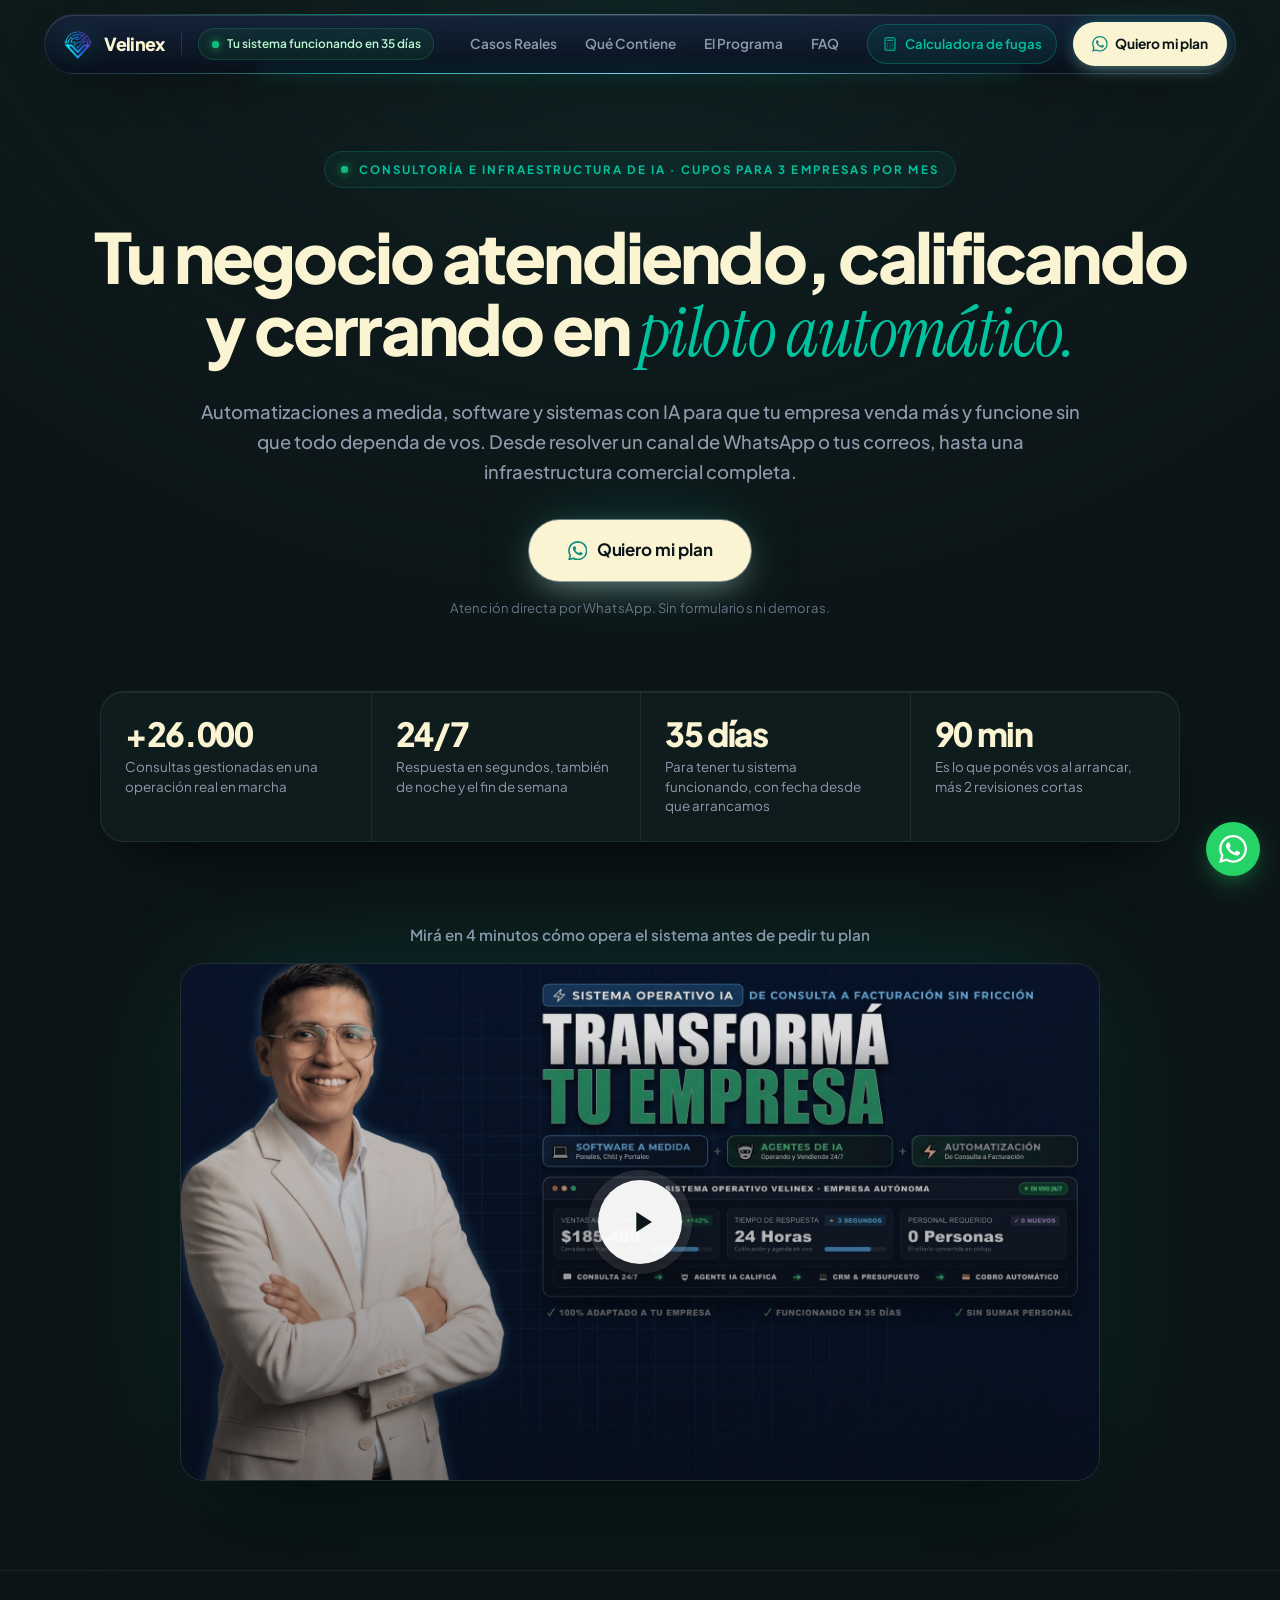
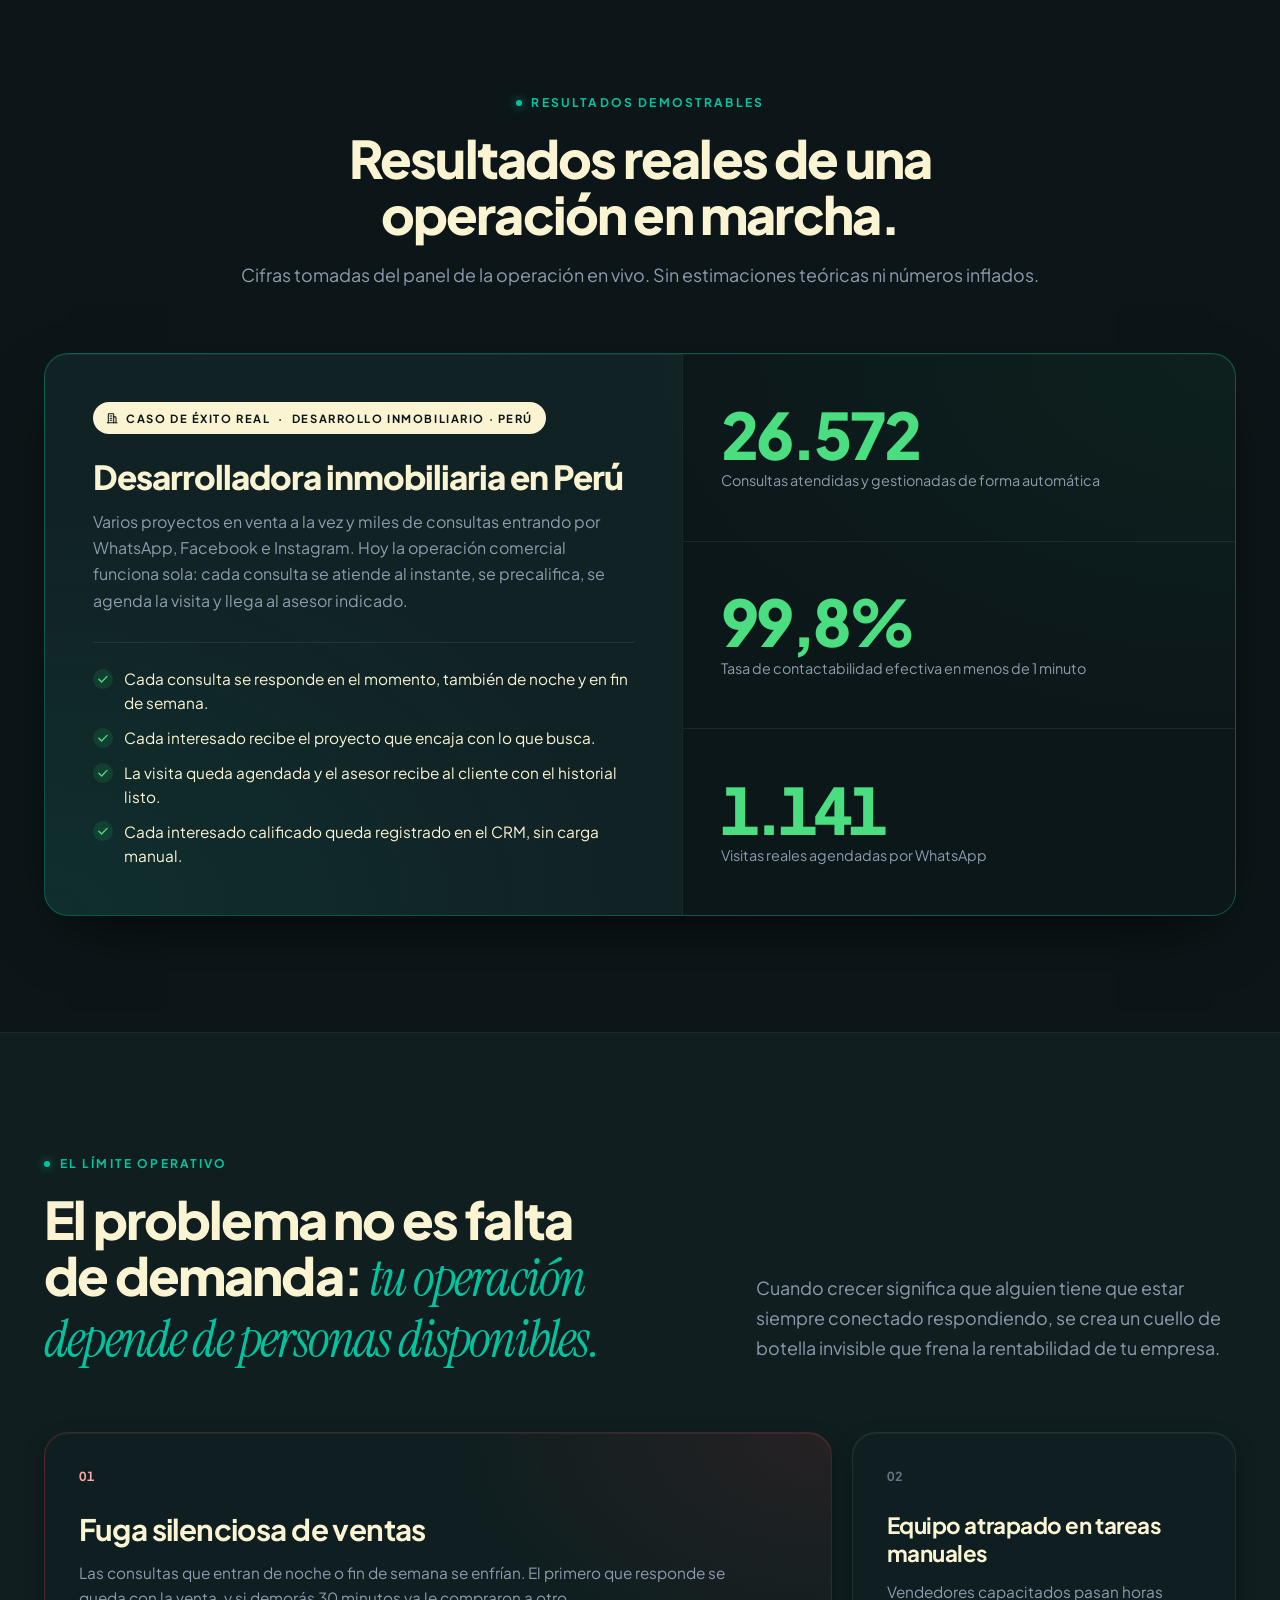
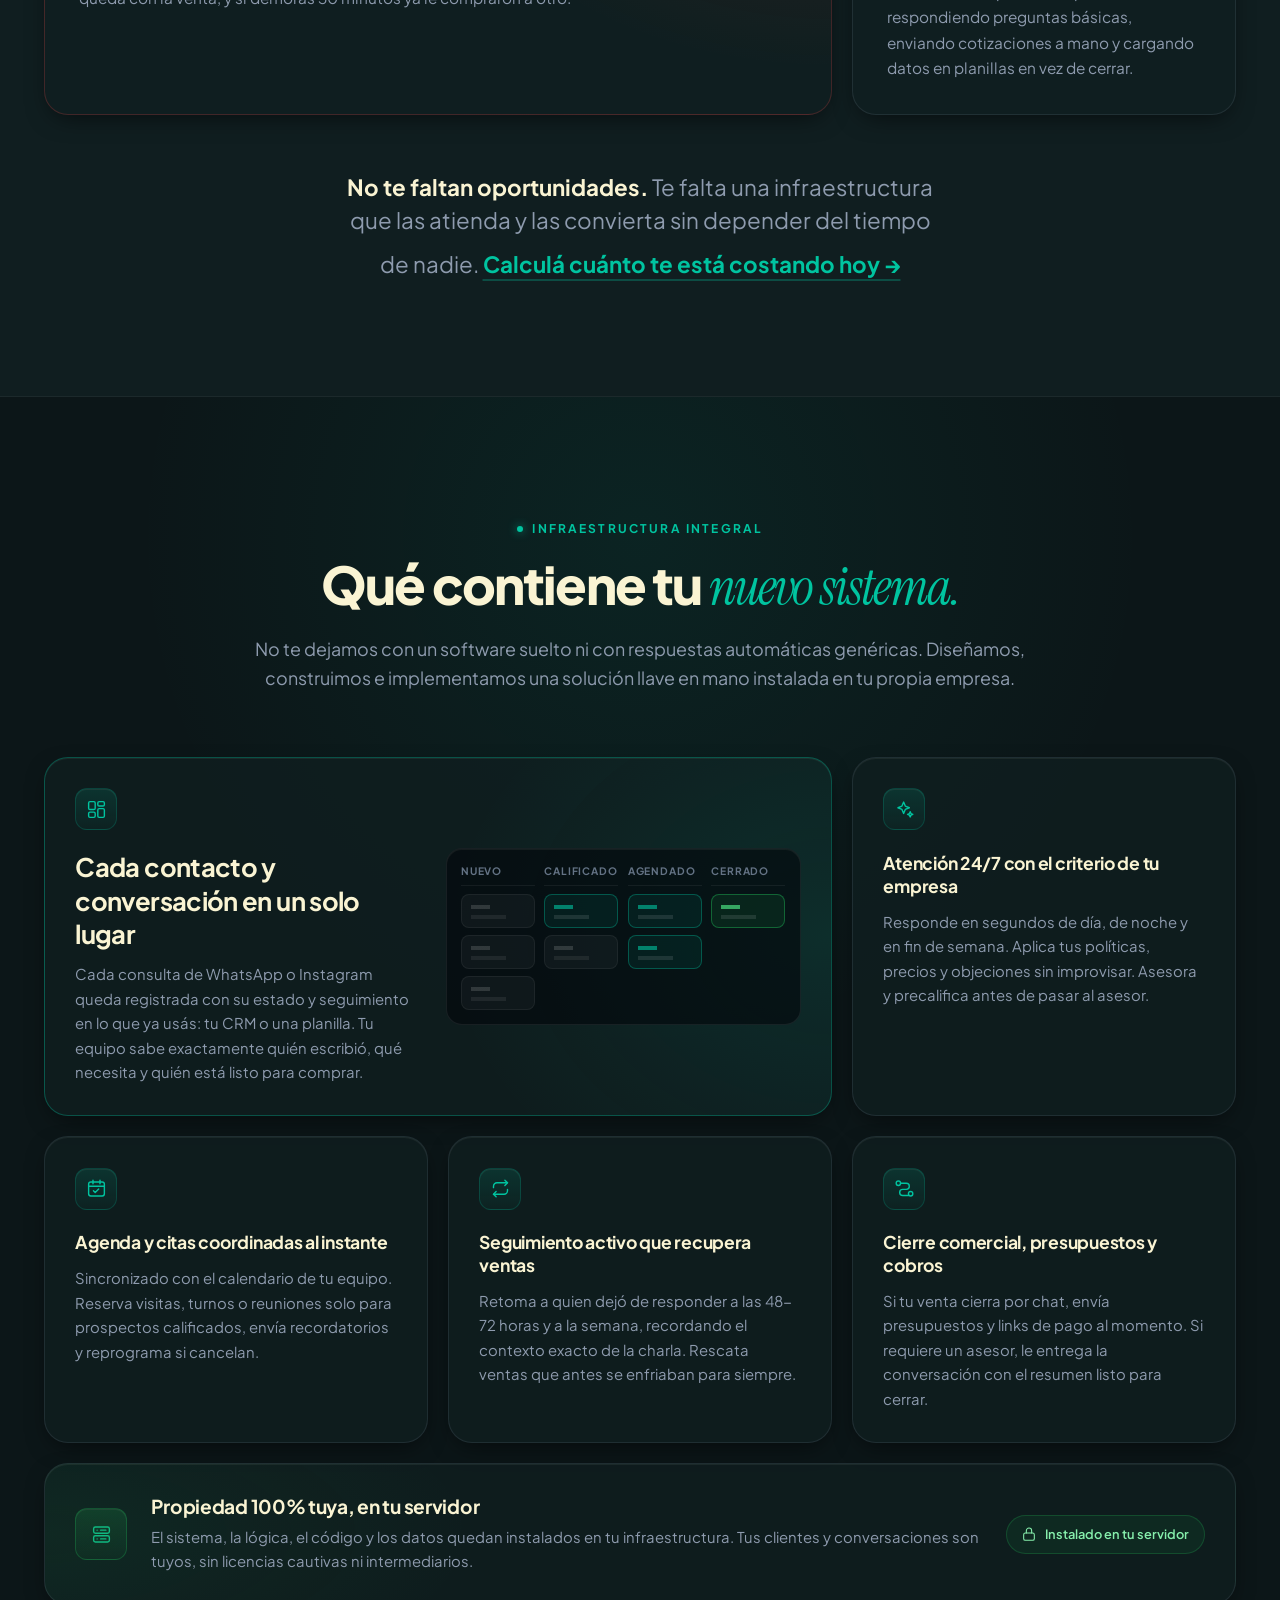
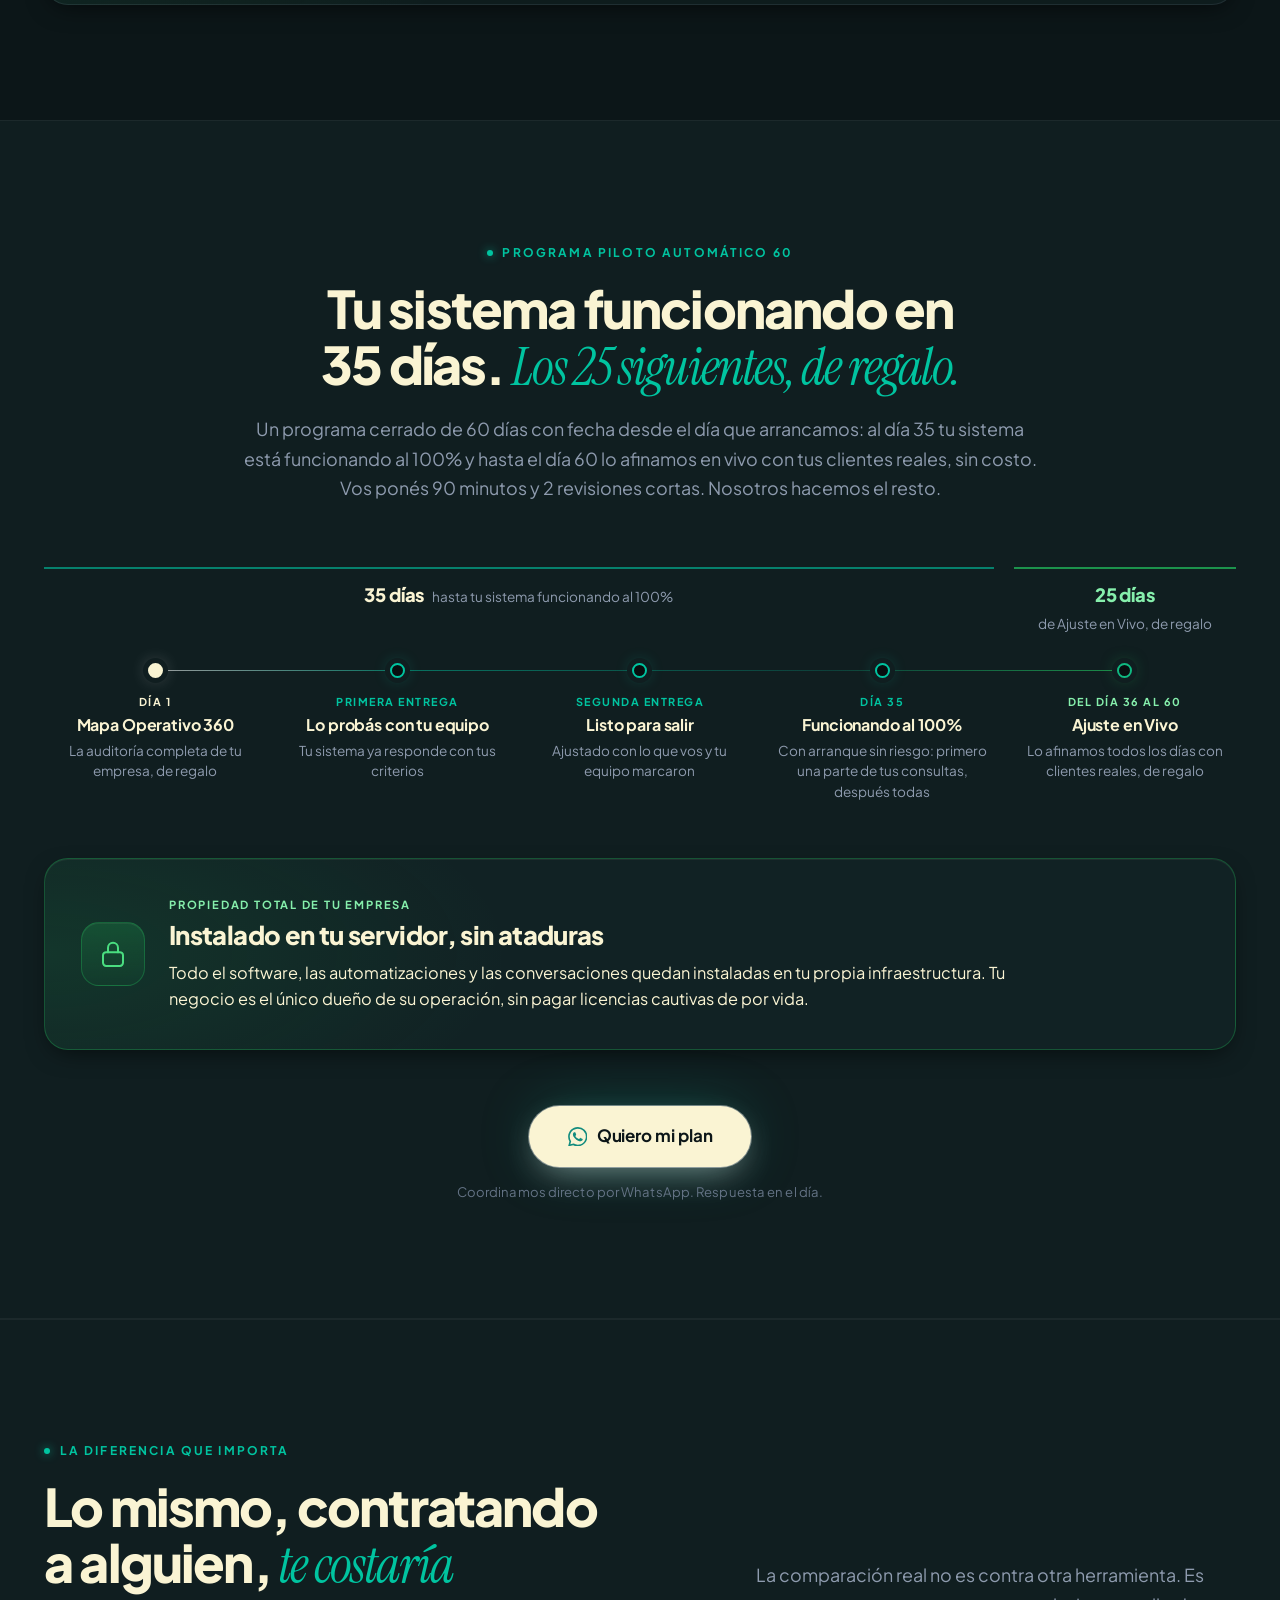
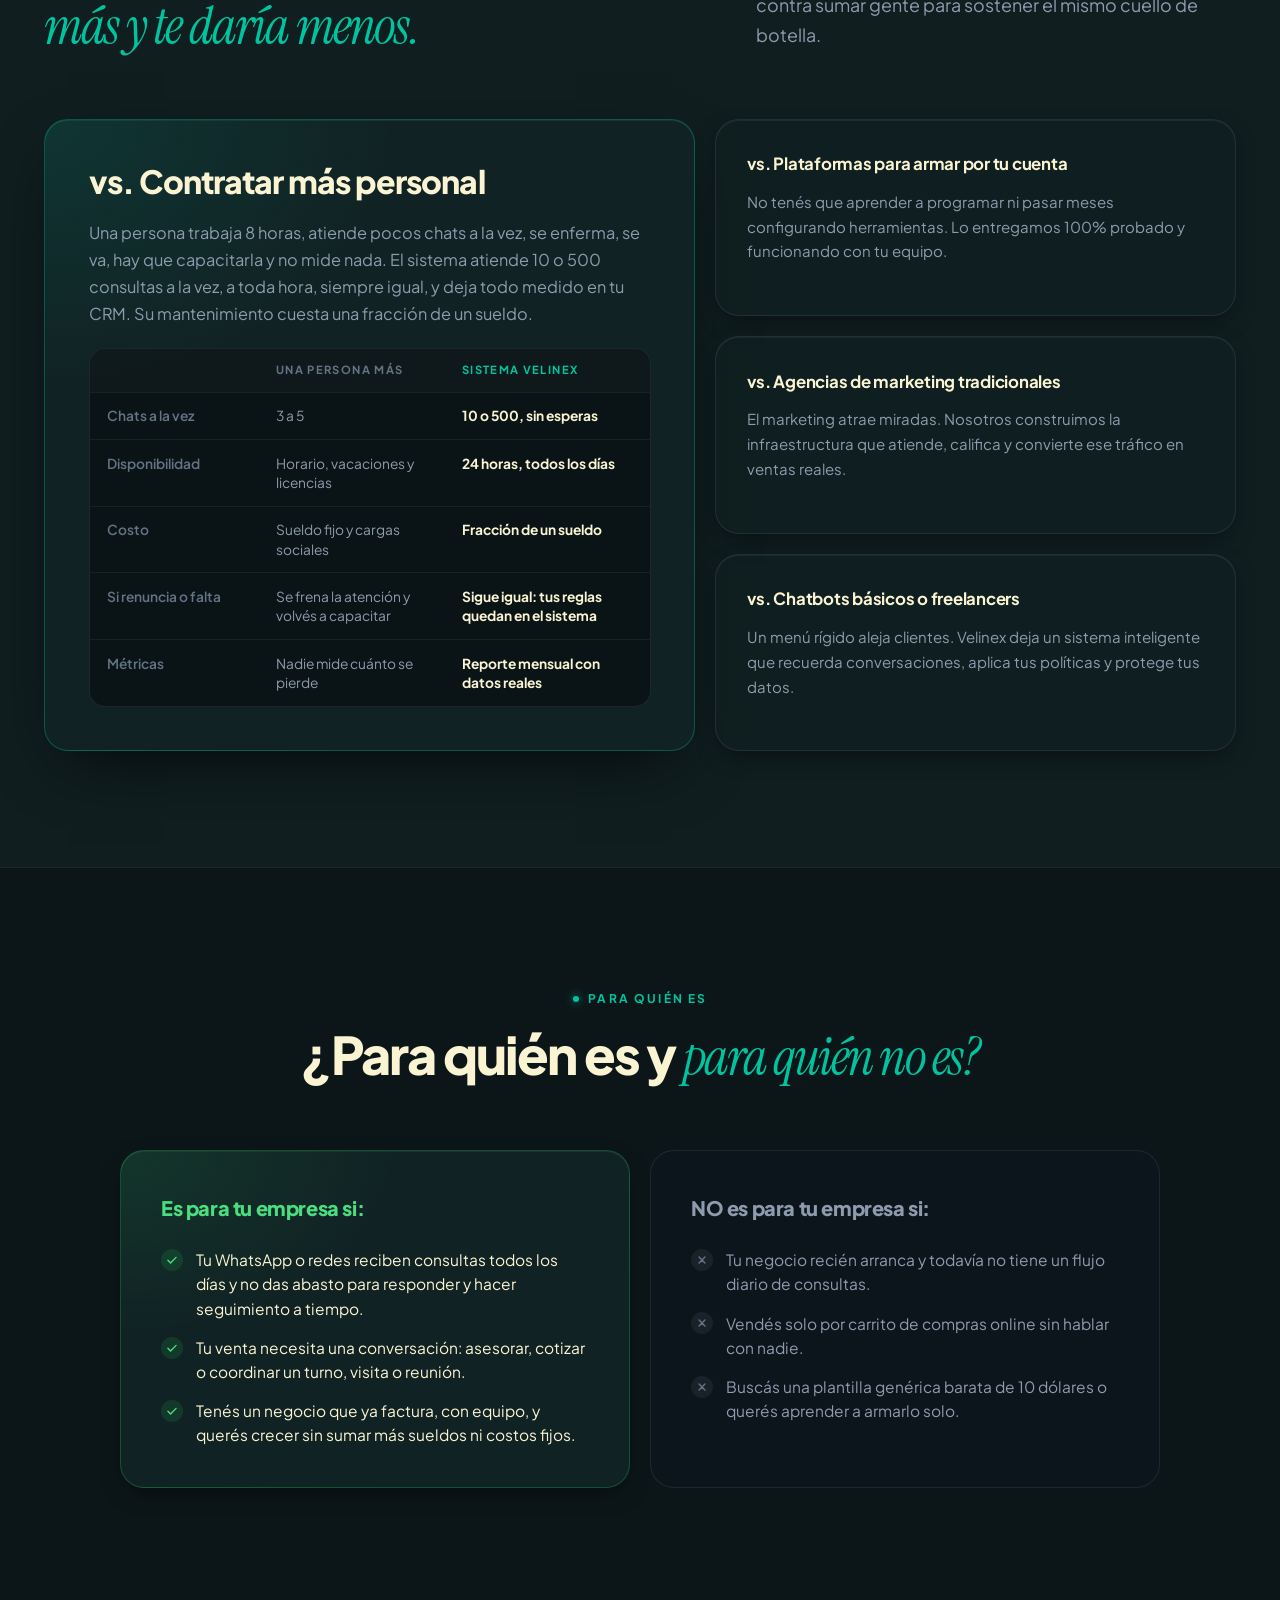
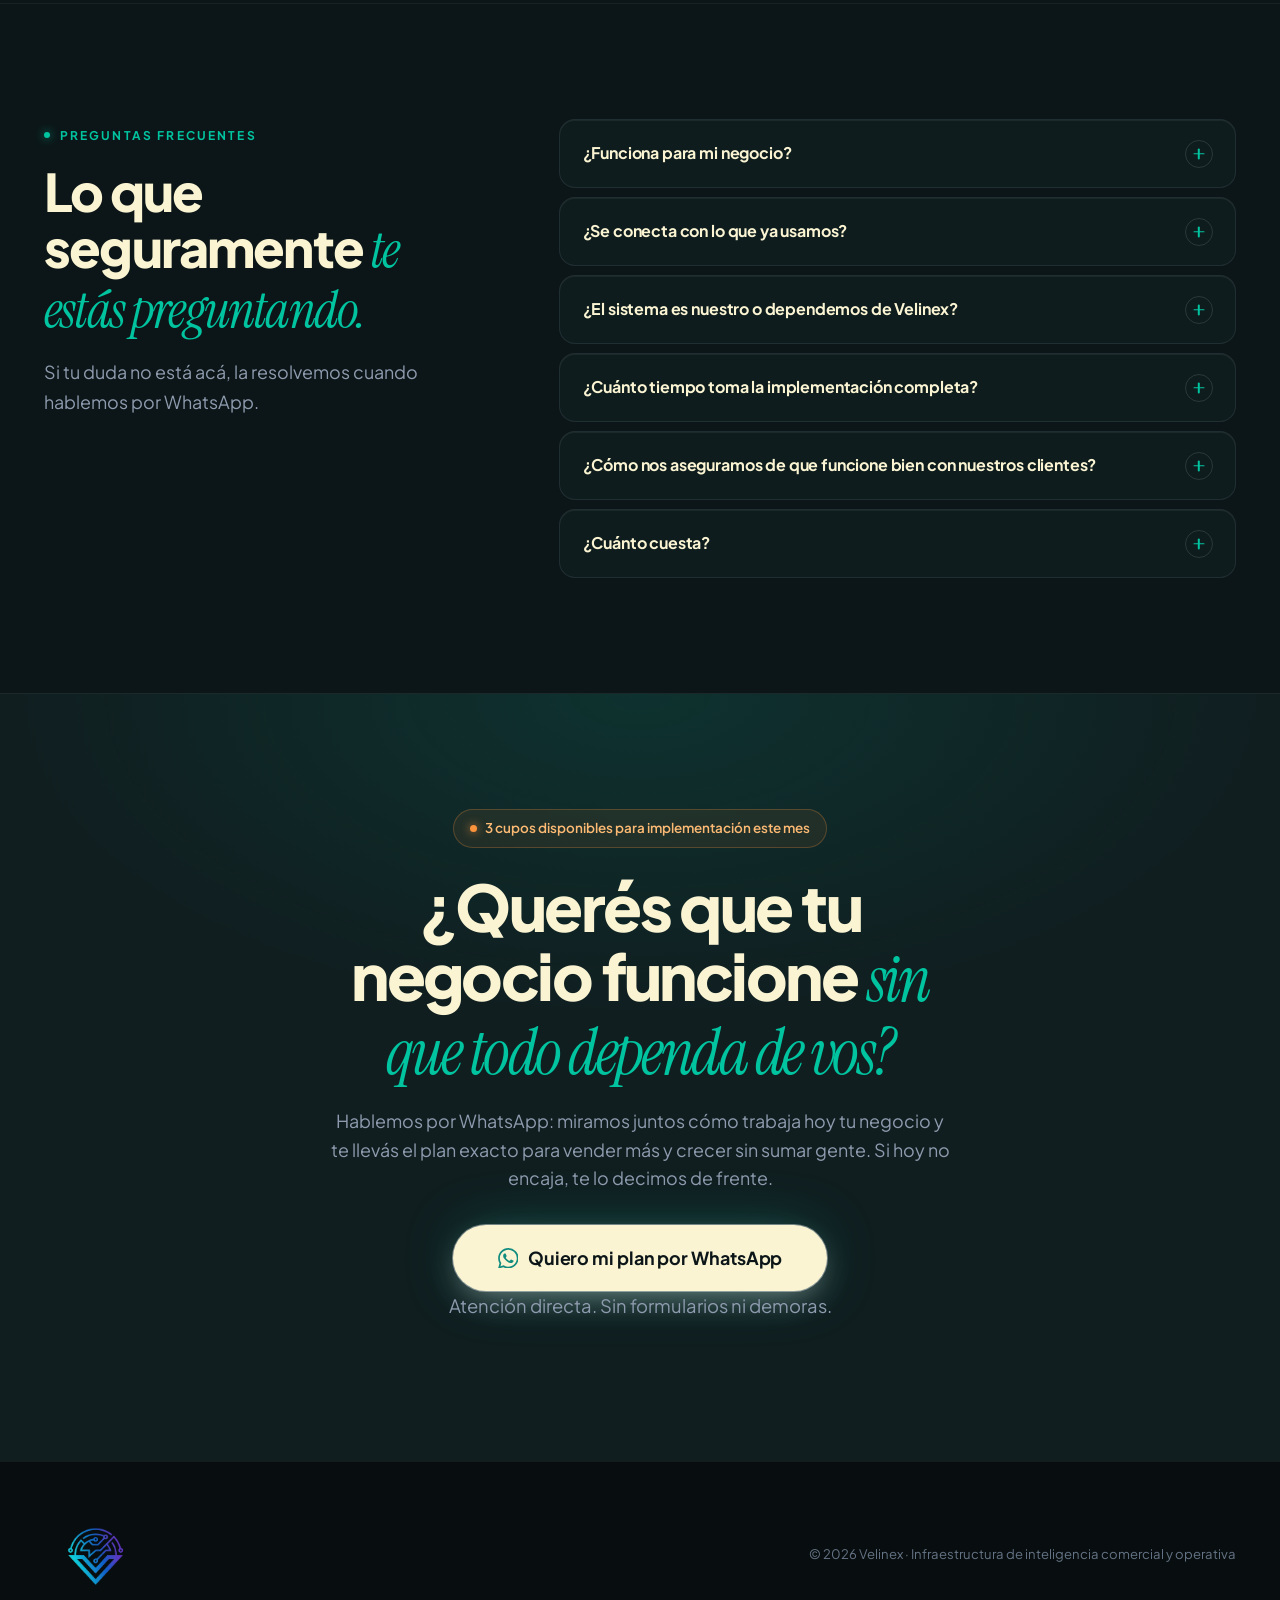
==== index.html @ 515eb4fb "feat(branding): pro editorial atmosphere - obsidian, crema y jade, sin cajas en cierre y acentos itá" ====
<!doctype html>
<html lang="es">
  <head>
    <meta charset="UTF-8" />
    <meta name="viewport" content="width=device-width, initial-scale=1.0" />
    <title>Programa Piloto Automático 60 · Sistema Comercial Autónomo | Velinex</title>
    <meta
      name="description"
      content="Tu negocio atendiendo, calificando y cerrando en piloto automático. Tu sistema comercial funcionando en 35 días, sin sumar personal."
    />
    <meta name="robots" content="index, follow" />
    <meta
      name="keywords"
      content="programa piloto automático 60, sistema comercial autónomo, sistema comercial para pymes, transformación operativa y comercial, escalar sin sumar personal, atención y calificación 24/7, plan de transformación, velinex"
    />
    <meta name="author" content="Velinex" />
    <meta name="theme-color" content="#050811" />
    <link rel="canonical" href="https://www.velinex.digital/" />

    <!-- Open Graph / Facebook / WhatsApp -->
    <meta property="og:type" content="website" />
    <meta property="og:locale" content="es_AR" />
    <meta property="og:url" content="https://www.velinex.digital/" />
    <meta
      property="og:title"
      content="Programa Piloto Automático 60 · Sistema Comercial Autónomo | Velinex"
    />
    <meta
      property="og:description"
      content="Tu negocio atendiendo, calificando y cerrando en piloto automático. Tu sistema comercial funcionando en 35 días, sin sumar personal."
    />
    <meta
      property="og:image"
      content="https://www.velinex.digital/assets/img/VSL-landing.webp"
    />
    <meta property="og:image:width" content="1280" />
    <meta property="og:image:height" content="720" />
    <meta property="og:site_name" content="Velinex" />

    <!-- Twitter Card -->
    <meta name="twitter:card" content="summary_large_image" />
    <meta
      name="twitter:title"
      content="Programa Piloto Automático 60 · Sistema Comercial Autónomo | Velinex"
    />
    <meta
      name="twitter:description"
      content="Tu negocio atendiendo, calificando y cerrando en piloto automático. Tu sistema comercial funcionando en 35 días, sin sumar personal."
    />
    <meta
      name="twitter:image"
      content="https://www.velinex.digital/assets/img/VSL-landing.webp"
    />

    <script
      async
      src="https://www.googletagmanager.com/gtag/js?id=G-LWKQSM2B03"
    ></script>
    <script>
      window.dataLayer = window.dataLayer || [];
      function gtag() {
        dataLayer.push(arguments);
      }
      gtag("js", new Date());
      gtag("config", "G-LWKQSM2B03");
    </script>
    <script src="assets/js/medicion.js"></script>
    <link rel="stylesheet" href="style.css" />
    <link rel="preconnect" href="https://fonts.googleapis.com" />
    <link rel="preconnect" href="https://fonts.gstatic.com" crossorigin />
    <link
      href="https://fonts.googleapis.com/css2?family=Instrument+Serif:ital@1&family=Plus+Jakarta+Sans:wght@400;500;600;700;800&display=swap"
      rel="stylesheet"
    />
    <link
      rel="icon"
      href="assets/img/Velinex%20Full%20Iso%20NBG.webp"
      type="image/webp"
    />

    <!-- Structured data: Organization + FAQPage (rich snippets) -->
    <script type="application/ld+json">
      {
        "@context": "https://schema.org",
        "@type": "Organization",
        "name": "Velinex",
        "url": "https://www.velinex.digital/",
        "logo": "https://www.velinex.digital/assets/img/Velinex%20Full%20Iso%20NBG.webp",
        "description": "Sistema Comercial Autónomo con IA para PyMEs hispanohablantes: atiende, califica, agenda y cierra ventas por conversación, 24/7.",
        "areaServed": ["AR", "MX", "CO", "ES"],
        "sameAs": []
      }
    </script>
    <script type="application/ld+json">
      {
        "@context": "https://schema.org",
        "@type": "FAQPage",
        "mainEntity": [
          {
            "@type": "Question",
            "name": "¿Funciona para mi negocio?",
            "acceptedAnswer": {
              "@type": "Answer",
              "text": "Sí, si tu empresa vende o atiende por conversación: si el cliente escribe antes de comprar, reservar o avanzar, el sistema aplica. El rubro es secundario. Lo que importa es que haya flujo real de consultas y que hoy se gestionen a mano, perdiendo tiempo o ventas por eso."
            }
          },
          {
            "@type": "Question",
            "name": "¿Se conecta con lo que ya usamos?",
            "acceptedAnswer": {
              "@type": "Answer",
              "text": "Sí. Se conecta directo con tu WhatsApp, Instagram, CRM, Google Calendar y las herramientas que ya usás, sin obligarte a cambiar de plataforma."
            }
          },
          {
            "@type": "Question",
            "name": "¿El sistema es nuestro o dependemos de Velinex?",
            "acceptedAnswer": {
              "@type": "Answer",
              "text": "Se instala en tu propio servidor y es un activo 100% de tu propiedad. Tus datos y conversaciones son tuyos, y no dependés de nosotros para que funcione día a día."
            }
          },
          {
            "@type": "Question",
            "name": "¿Cuánto tiempo toma la implementación completa?",
            "acceptedAnswer": {
              "@type": "Answer",
              "text": "Tu sistema queda funcionando al 100% en 35 días desde que arrancamos. Incluye el Mapa Operativo 360 de regalo, 2 entregas que probás con tu equipo y arranque sin riesgo. Del día 36 al 60, el Ajuste en Vivo va de regalo."
            }
          },
          {
            "@type": "Question",
            "name": "¿Qué pasa si no funciona?",
            "acceptedAnswer": {
              "@type": "Answer",
              "text": "Si al día 45 tu sistema no está funcionando en tu negocio, seguimos trabajando gratis hasta que funcione, y no pagás mantenimiento hasta entonces."
            }
          },
          {
            "@type": "Question",
            "name": "¿Cuánto cuesta?",
            "acceptedAnswer": {
              "@type": "Answer",
              "text": "Depende del volumen de consultas y de cómo vende tu negocio. Cuando hablemos lo calculamos para tu caso, junto con lo que hoy se te escapa por mes. La lógica es simple: el sistema tiene que pagarse solo con lo que recupera."
            }
          }
        ]
      }
    </script>
    <!-- Umami (analítica propia, sin cookies) -->
    <script
      defer
      src="https://app-analytics.velinex.digital/script.js"
      data-website-id="731b9c80-a08e-4046-bf20-d252dc0449bc"
    ></script>
  </head>
  <body>
    <!-- Set de íconos SVG (trazo único 1.6). Se usan con <use href="#i-..."> -->
    <svg class="icon-sprite" aria-hidden="true" focusable="false">
      <symbol id="i-crm" viewBox="0 0 24 24"><rect x="3" y="3" width="7.5" height="9" rx="1.5"/><rect x="13.5" y="3" width="7.5" height="5" rx="1.5"/><rect x="13.5" y="11" width="7.5" height="10" rx="1.5"/><rect x="3" y="15" width="7.5" height="6" rx="1.5"/></symbol>
      <symbol id="i-agent" viewBox="0 0 24 24"><path d="M11 3.5l1.9 4.6 4.6 1.9-4.6 1.9-1.9 4.6-1.9-4.6-4.6-1.9 4.6-1.9z"/><path d="M18.5 14.5l.9 2.1 2.1.9-2.1.9-.9 2.1-.9-2.1-2.1-.9 2.1-.9z"/></symbol>
      <symbol id="i-plug" viewBox="0 0 24 24"><path d="M9 2.5v5M15 2.5v5"/><path d="M6 7.5h12v3a6 6 0 0 1-12 0z"/><path d="M12 16.5v5"/></symbol>
      <symbol id="i-calendar" viewBox="0 0 24 24"><rect x="3" y="4.5" width="18" height="16" rx="2.5"/><path d="M3 9.5h18M8 2.5v4M16 2.5v4"/><path d="M8.5 14.5l2 2 4-4"/></symbol>
      <symbol id="i-repeat" viewBox="0 0 24 24"><path d="M17 2.5l3 3-3 3"/><path d="M4 11V9.5a4 4 0 0 1 4-4h12"/><path d="M7 21.5l-3-3 3-3"/><path d="M20 13v1.5a4 4 0 0 1-4 4H4"/></symbol>
      <symbol id="i-calc" viewBox="0 0 24 24"><rect x="4.5" y="2.5" width="15" height="19" rx="2.5"/><path d="M8 6.5h8M8 11h.01M12 11h.01M16 11h.01M8 14.5h.01M12 14.5h.01M16 14.5h.01M8 18h.01M12 18h.01M16 18h.01"/></symbol>
      <symbol id="i-handoff" viewBox="0 0 24 24"><circle cx="9" cy="7.5" r="3.5"/><path d="M2.5 20.5a6.5 6.5 0 0 1 13 0"/><path d="M16.5 8.5h5M19 6l2.5 2.5L19 11"/></symbol>
      <symbol id="i-chart" viewBox="0 0 24 24"><path d="M3 3v18h18"/><path d="M8 16v-4M12.5 16V8M17 16v-6"/></symbol>
      <symbol id="i-server" viewBox="0 0 24 24"><rect x="3" y="3.5" width="18" height="7" rx="2"/><rect x="3" y="13.5" width="18" height="7" rx="2"/><path d="M7 7h.01M7 17h.01M11 7h6M11 17h6"/></symbol>
      <symbol id="i-lock" viewBox="0 0 24 24"><rect x="4" y="10.5" width="16" height="11" rx="2.5"/><path d="M8 10.5V7a4 4 0 0 1 8 0v3.5"/></symbol>
      <symbol id="i-building" viewBox="0 0 24 24"><path d="M4.5 21V5A1.5 1.5 0 0 1 6 3.5h7.5A1.5 1.5 0 0 1 15 5v16"/><path d="M15 9.5h3A1.5 1.5 0 0 1 19.5 11v10"/><path d="M2.5 21h19M8 8h3.5M8 12h3.5M8 16h3.5"/></symbol>
      <symbol id="i-check" viewBox="0 0 24 24"><path d="M5 12.5l4.5 4.5L19 7.5"/></symbol>
      <symbol id="i-x" viewBox="0 0 24 24"><path d="M7 7l10 10M17 7L7 17"/></symbol>
      <symbol id="i-flow" viewBox="0 0 24 24"><circle cx="5" cy="6" r="2.5"/><circle cx="19" cy="18" r="2.5"/><path d="M7.5 6H14a3.5 3.5 0 0 1 0 7h-4a3.5 3.5 0 0 0 0 7h6.5"/></symbol>
      <symbol id="i-scale" viewBox="0 0 24 24"><path d="M3 20.5h18"/><path d="M5 20.5v-5M10 20.5v-9M15 20.5v-12M20 20.5V3.5"/></symbol>
      <symbol id="i-memory" viewBox="0 0 24 24"><path d="M5 4.5A1.5 1.5 0 0 1 6.5 3H18v15H6.5A1.5 1.5 0 0 0 5 19.5z"/><path d="M5 19.5A1.5 1.5 0 0 0 6.5 21H18v-3"/><path d="M9 7.5h5M9 11h5"/></symbol>
      <symbol id="i-shield" viewBox="0 0 24 24"><path d="M12 2.5l7.5 3v5.6c0 4.6-3.1 8.6-7.5 10.4-4.4-1.8-7.5-5.8-7.5-10.4V5.5z"/><path d="M8.5 12l2.5 2.5 4.5-5"/></symbol>
      <symbol id="i-gift" viewBox="0 0 24 24"><rect x="3.5" y="8" width="17" height="4.5" rx="1.2"/><path d="M5 12.5v7.5a1.5 1.5 0 0 0 1.5 1.5h11a1.5 1.5 0 0 0 1.5-1.5v-7.5M12 8v13.5"/><path d="M12 8C10.5 4 7 3.5 7 5.8 7 7.5 9.5 8 12 8zM12 8c1.5-4 5-4.5 5-2.2C17 7.5 14.5 8 12 8z"/></symbol>
      <symbol id="i-map" viewBox="0 0 24 24"><path d="M9 4.5l-5.5 2v13l5.5-2 6 2 5.5-2v-13l-5.5 2z"/><path d="M9 4.5v13M15 6.5v13"/></symbol>
      <symbol id="i-tune" viewBox="0 0 24 24"><path d="M4 6.5h9M17 6.5h3M4 12h3M11 12h9M4 17.5h11M19 17.5h1"/><circle cx="15" cy="6.5" r="2"/><circle cx="9" cy="12" r="2"/><circle cx="17" cy="17.5" r="2"/></symbol>
      <symbol id="i-clock" viewBox="0 0 24 24"><circle cx="12" cy="12" r="9"/><path d="M12 7v5l3.5 2"/></symbol>
      <symbol id="i-wa" viewBox="0 0 24 24"><path d="M17.472 14.382c-.297-.149-1.758-.867-2.03-.967-.273-.099-.471-.148-.67.15-.197.297-.767.966-.94 1.164-.173.199-.347.223-.644.075-.297-.15-1.255-.463-2.39-1.475-.883-.788-1.48-1.761-1.653-2.059-.173-.297-.018-.458.13-.606.134-.133.298-.347.446-.52.149-.174.198-.298.298-.497.099-.198.05-.371-.025-.52-.075-.149-.669-1.612-.916-2.207-.242-.579-.487-.5-.669-.51a12.8 12.8 0 0 0-.57-.01c-.198 0-.52.074-.792.372-.272.297-1.04 1.016-1.04 2.479 0 1.462 1.065 2.875 1.213 3.074.149.198 2.096 3.2 5.077 4.487.709.306 1.262.489 1.694.625.712.227 1.36.195 1.871.118.571-.085 1.758-.719 2.006-1.413.248-.694.248-1.289.173-1.413-.074-.124-.272-.198-.57-.347m-5.421 7.403h-.004a9.87 9.87 0 0 1-5.031-1.378l-.361-.214-3.741.982.998-3.648-.235-.374a9.86 9.86 0 0 1-1.51-5.26c.001-5.45 4.436-9.884 9.888-9.884 2.64 0 5.122 1.03 6.988 2.898a9.82 9.82 0 0 1 2.893 6.994c-.003 5.45-4.437 9.884-9.885 9.884m8.413-18.297A11.815 11.815 0 0 0 12.05 0C5.495 0 .16 5.335.157 11.892c0 2.096.547 4.142 1.588 5.945L.057 24l6.305-1.654a11.882 11.882 0 0 0 5.683 1.448h.005c6.554 0 11.89-5.335 11.893-11.893a11.821 11.821 0 0 0-3.48-8.413Z"/></symbol>
    </svg>

    <!-- ============================================================
     NAVEGACIÓN
============================================================ -->
    <nav class="site-nav" aria-label="Principal">
      <div class="container">
      <div class="site-nav-inner">
        <a href="#top" class="site-nav-logo" aria-label="Velinex, volver arriba">
          <img
            src="assets/img/Velinex Full Iso NBG.webp"
            alt=""
            class="logo"
          />
          <span class="site-nav-wordmark">Velinex</span>
        </a>
        <span class="site-nav-divider" aria-hidden="true"></span>
        <span class="status-pill">
          <span class="status-dot-active" aria-hidden="true"></span>
          Tu sistema funcionando en 35 días
        </span>
        <ul class="site-nav-links">
          <li><a href="#casos">Casos Reales</a></li>
          <li><a href="#que-contiene">Qué Contiene</a></li>
          <li><a href="#programa">El Programa</a></li>
          <li><a href="#faq">FAQ</a></li>
        </ul>
        <a
          href="calculadora.html"
          class="nav-resource"
          onclick="trackCTAClick('CTA_Nav_Calculadora')"
        >
          <svg class="icon" aria-hidden="true"><use href="#i-calc" /></svg>
          <span>Calculadora<span class="nav-resource-extra"> de fugas</span></span>
        </a>
        <a
          href="https://wa.me/5493534270844"
          class="nav-cta"
          data-wa="nav"
        >
          <svg class="icon icon-wa" aria-hidden="true"><use href="#i-wa" /></svg>
          Quiero mi plan
        </a>
      </div>
      </div>
    </nav>

    <!-- ============================================================
     HERO
============================================================ -->
    <header class="hero hero--landing" id="top">
      <div class="hero-bg-glow" aria-hidden="true"></div>
      <div class="container">
        <div class="hero-copy">
          <div class="hero-badge hero-eyebrow">
            <span class="status-dot-active" aria-hidden="true"></span>
            Consultoría e Infraestructura de IA · Cupos para 3 empresas por mes
          </div>

          <h1>
            Tu negocio atendiendo, calificando y cerrando en
            <span class="hero-badge-highlight"><em>piloto automático.</em></span>
          </h1>

          <p class="hero-subtitle">
            Automatizaciones a medida, software y sistemas con IA para que tu empresa venda más y funcione sin que todo dependa de vos. Desde resolver un canal de WhatsApp o tus correos, hasta una infraestructura comercial completa.
          </p>

          <div class="cta-block">
            <div class="cta-group">
              <a
                href="https://wa.me/5493534270844"
                class="btn-primary btn-large btn-contrast btn-wa-cta"
                data-wa="hero"
              >
                <svg class="icon icon-wa" aria-hidden="true"><use href="#i-wa" /></svg>
                Quiero mi plan
              </a>
            </div>
            <p class="cta-disclaimer">
              Atención directa por WhatsApp. Sin formularios ni demoras.
            </p>
          </div>
        </div>

        <!-- Barra de métricas: autoridad en el primer scroll -->
        <dl class="stats-strip" aria-label="Velinex en números">
          <div class="stats-strip-item">
            <dt class="stats-strip-num">+26.000</dt>
            <dd class="stats-strip-label">Consultas gestionadas en una operación real en marcha</dd>
          </div>
          <div class="stats-strip-item">
            <dt class="stats-strip-num">24/7</dt>
            <dd class="stats-strip-label">Respuesta en segundos, también de noche y el fin de semana</dd>
          </div>
          <div class="stats-strip-item">
            <dt class="stats-strip-num">35 días</dt>
            <dd class="stats-strip-label">Para tener tu sistema funcionando, con fecha desde que arrancamos</dd>
          </div>
          <div class="stats-strip-item">
            <dt class="stats-strip-num">90 min</dt>
            <dd class="stats-strip-label">Es lo que ponés vos al arrancar, más 2 revisiones cortas</dd>
          </div>
        </dl>

        <div class="hero-media">
          <h2 class="vsl-title">
            Mirá en 4 minutos cómo opera el sistema antes de pedir tu plan
          </h2>
          <div
            class="yt-lazy"
            role="button"
            aria-label="Reproducir video"
            data-video-id="CvYPRjrf_Bk"
          >
            <img
              src="assets/img/VSL-landing.webp"
              alt="Cómo funciona el Sistema | Velinex"
              loading="lazy"
            />
            <div class="yt-playbtn" aria-hidden="true">
              <svg viewBox="0 0 24 24" focusable="false" aria-hidden="true">
                <path d="M8 5v14l11-7z"></path>
              </svg>
            </div>
          </div>
        </div>
      </div>
    </header>

    <!-- ============================================================
     CASO REAL (prueba social)
============================================================ -->
    <section class="cases-section fade-in" id="casos">
      <div class="container">
        <div class="section-head">
          <p class="section-eyebrow">Resultados demostrables</p>
          <h2>Resultados reales de una operación en marcha.</h2>
          <p class="section-subtitle">
            Cifras tomadas del panel de la operación en vivo. Sin estimaciones teóricas ni números inflados.
          </p>
        </div>

        <article class="case-hero">
          <div class="case-hero-main">
            <span class="case-badge">
              <svg class="icon" aria-hidden="true"><use href="#i-building" /></svg>
              <span>Caso de éxito real</span>
              <span class="case-badge-sep" aria-hidden="true">·</span>
              <span>Desarrollo inmobiliario · Perú</span>
            </span>
            <h3>Desarrolladora inmobiliaria en Perú</h3>
            <p class="case-hero-summary">
              Varios proyectos en venta a la vez y miles de consultas entrando por WhatsApp, Facebook e Instagram. Hoy la operación comercial funciona sola: cada consulta se atiende al instante, se precalifica, se agenda la visita y llega al asesor indicado.
            </p>
            <ul class="case-outcomes">
              <li><svg class="icon" aria-hidden="true"><use href="#i-check" /></svg>Cada consulta se responde en el momento, también de noche y en fin de semana.</li>
              <li><svg class="icon" aria-hidden="true"><use href="#i-check" /></svg>Cada interesado recibe el proyecto que encaja con lo que busca.</li>
              <li><svg class="icon" aria-hidden="true"><use href="#i-check" /></svg>La visita queda agendada y el asesor recibe al cliente con el historial listo.</li>
              <li><svg class="icon" aria-hidden="true"><use href="#i-check" /></svg>Cada interesado calificado queda registrado en el CRM, sin carga manual.</li>
            </ul>
          </div>
          <dl class="case-hero-metrics">
            <div class="case-metric">
              <dt class="case-metric-value">26.572</dt>
              <dd class="case-metric-label">Consultas atendidas y gestionadas de forma automática</dd>
            </div>
            <div class="case-metric">
              <dt class="case-metric-value">99,8%</dt>
              <dd class="case-metric-label">Tasa de contactabilidad efectiva en menos de 1 minuto</dd>
            </div>
            <div class="case-metric">
              <dt class="case-metric-value">1.141</dt>
              <dd class="case-metric-label">Visitas reales agendadas por WhatsApp</dd>
            </div>
          </dl>
        </article>
      </div>
    </section>

    <!-- ============================================================
     DOLOR: EL LÍMITE OPERATIVO (Sintético con puente a la calculadora)
============================================================ -->
    <section class="pain-section fade-in" id="dolor">
      <div class="container">
        <div class="section-head section-head--split">
          <div>
            <p class="section-eyebrow">El límite operativo</p>
            <h2 class="pain-title">
              El problema no es falta de demanda: <em>tu operación depende de personas disponibles.</em>
            </h2>
          </div>
          <p class="section-subtitle">
            Cuando crecer significa que alguien tiene que estar siempre conectado respondiendo, se crea un cuello de botella invisible que frena la rentabilidad de tu empresa.
          </p>
        </div>

        <div class="pain-grid">
          <div class="pain-card pain-card--lead">
            <span class="pain-num">01</span>
            <h3>Fuga silenciosa de ventas</h3>
            <p>
              Las consultas que entran de noche o fin de semana se enfrían. El primero que responde se queda con la venta, y si demorás 30 minutos ya le compraron a otro.
            </p>
          </div>
          <div class="pain-card">
            <span class="pain-num">02</span>
            <h3>Equipo atrapado en tareas manuales</h3>
            <p>
              Vendedores capacitados pasan horas respondiendo preguntas básicas, enviando cotizaciones a mano y cargando datos en planillas en vez de cerrar.
            </p>
          </div>
        </div>

        <p class="pain-closer">
          <strong>No te faltan oportunidades.</strong> Te falta una infraestructura que las atienda y las convierta sin depender del tiempo de nadie.
          <a
            href="calculadora.html"
            class="pain-closer-link"
            onclick="trackCTAClick('CTA_Dolor_Calculadora')"
          >Calculá cuánto te está costando hoy →</a>
        </p>
      </div>
    </section>

    <!-- ============================================================
     QUÉ CONTIENE: EL SISTEMA COMERCIAL Y OPERATIVO (4 pilares esenciales)
============================================================ -->
    <section class="system-section fade-in" id="que-contiene">
      <span id="transformacion" class="anchor-alias" aria-hidden="true"></span>
      <div class="container">
        <div class="section-head">
          <p class="section-eyebrow">Infraestructura integral</p>
          <h2>Qué contiene tu <em>nuevo sistema.</em></h2>
          <p class="section-subtitle">
            No te dejamos con un software suelto ni con respuestas automáticas genéricas. Diseñamos, construimos e implementamos una solución llave en mano instalada en tu propia empresa.
          </p>
        </div>

        <div class="bento-grid">
          <article class="bento-card bento-card--feature">
            <div class="bento-card-copy">
              <span class="bento-icon"><svg class="icon" aria-hidden="true"><use href="#i-crm" /></svg></span>
              <h3>Cada contacto y conversación en un solo lugar</h3>
              <p>
                Cada consulta de WhatsApp o Instagram queda registrada con su estado y seguimiento en lo que ya usás: tu CRM o una planilla. Tu equipo sabe exactamente quién escribió, qué necesita y quién está listo para comprar.
              </p>
            </div>
            <div class="pipeline-mock" aria-hidden="true">
              <div class="pipeline-col">
                <span class="pipeline-col-head">Nuevo</span>
                <span class="pipeline-card"></span>
                <span class="pipeline-card"></span>
                <span class="pipeline-card"></span>
              </div>
              <div class="pipeline-col">
                <span class="pipeline-col-head">Calificado</span>
                <span class="pipeline-card is-hot"></span>
                <span class="pipeline-card"></span>
              </div>
              <div class="pipeline-col">
                <span class="pipeline-col-head">Agendado</span>
                <span class="pipeline-card is-hot"></span>
                <span class="pipeline-card is-hot"></span>
              </div>
              <div class="pipeline-col">
                <span class="pipeline-col-head">Cerrado</span>
                <span class="pipeline-card is-won"></span>
              </div>
            </div>
          </article>

          <article class="bento-card">
            <span class="bento-icon"><svg class="icon" aria-hidden="true"><use href="#i-agent" /></svg></span>
            <h3>Atención 24/7 con el criterio de tu empresa</h3>
            <p>
              Responde en segundos de día, de noche y en fin de semana. Aplica tus políticas, precios y objeciones sin improvisar. Asesora y precalifica antes de pasar al asesor.
            </p>
          </article>

          <article class="bento-card">
            <span class="bento-icon"><svg class="icon" aria-hidden="true"><use href="#i-calendar" /></svg></span>
            <h3>Agenda y citas coordinadas al instante</h3>
            <p>
              Sincronizado con el calendario de tu equipo. Reserva visitas, turnos o reuniones solo para prospectos calificados, envía recordatorios y reprograma si cancelan.
            </p>
          </article>

          <article class="bento-card">
            <span class="bento-icon"><svg class="icon" aria-hidden="true"><use href="#i-repeat" /></svg></span>
            <h3>Seguimiento activo que recupera ventas</h3>
            <p>
              Retoma a quien dejó de responder a las 48-72 horas y a la semana, recordando el contexto exacto de la charla. Rescata ventas que antes se enfriaban para siempre.
            </p>
          </article>

          <article class="bento-card">
            <span class="bento-icon"><svg class="icon" aria-hidden="true"><use href="#i-flow" /></svg></span>
            <h3>Cierre comercial, presupuestos y cobros</h3>
            <p>
              Si tu venta cierra por chat, envía presupuestos y links de pago al momento. Si requiere un asesor, le entrega la conversación con el resumen listo para cerrar.
            </p>
          </article>

          <article class="bento-card bento-card--ownership">
            <span class="bento-icon"><svg class="icon" aria-hidden="true"><use href="#i-server" /></svg></span>
            <div>
              <h3>Propiedad 100% tuya, en tu servidor</h3>
              <p>
                El sistema, la lógica, el código y los datos quedan instalados en tu infraestructura. Tus clientes y conversaciones son tuyos, sin licencias cautivas ni intermediarios.
              </p>
            </div>
            <span class="ownership-tag">
              <svg class="icon" aria-hidden="true"><use href="#i-lock" /></svg>
              Instalado en tu servidor
            </span>
          </article>
        </div>
</div>
    </section>

    <!-- ============================================================
     PROGRAMA PILOTO AUTOMÁTICO 60 (la oferta concreta y sin vueltas)
============================================================ -->
    <section class="program-section fade-in" id="programa">
      <span id="proceso" class="anchor-alias" aria-hidden="true"></span>
      <div class="container">
        <div class="section-head">
          <p class="section-eyebrow">Programa Piloto Automático 60</p>
          <h2>Tu sistema funcionando en 35 días. <em>Los 25 siguientes, de regalo.</em></h2>
          <p class="section-subtitle">
            Un programa cerrado de 60 días con fecha desde el día que arrancamos: al día 35 tu sistema está funcionando al 100% y hasta el día 60 lo afinamos en vivo con tus clientes reales, sin costo. Vos ponés 90 minutos y 2 revisiones cortas. Nosotros hacemos el resto.
          </p>
        </div>

        <div class="program-phases">
          <p class="program-phase program-phase--build">
            <strong>35 días</strong>
            <span>hasta tu sistema funcionando al 100%</span>
          </p>
          <p class="program-phase program-phase--gift">
            <strong>25 días</strong>
            <span>de Ajuste en Vivo, de regalo</span>
          </p>
        </div>

        <ol class="program-timeline" aria-label="Los 60 días del programa">
          <li class="program-milestone program-milestone--gift">
            <span class="program-milestone-dot" aria-hidden="true"></span>
            <span class="program-milestone-when">Día 1</span>
            <strong>Mapa Operativo 360</strong>
            <span class="program-milestone-what">La auditoría completa de tu empresa, de regalo</span>
          </li>
          <li class="program-milestone">
            <span class="program-milestone-dot" aria-hidden="true"></span>
            <span class="program-milestone-when">Primera entrega</span>
            <strong>Lo probás con tu equipo</strong>
            <span class="program-milestone-what">Tu sistema ya responde con tus criterios</span>
          </li>
          <li class="program-milestone">
            <span class="program-milestone-dot" aria-hidden="true"></span>
            <span class="program-milestone-when">Segunda entrega</span>
            <strong>Listo para salir</strong>
            <span class="program-milestone-what">Ajustado con lo que vos y tu equipo marcaron</span>
          </li>
          <li class="program-milestone">
            <span class="program-milestone-dot" aria-hidden="true"></span>
            <span class="program-milestone-when">Día 35</span>
            <strong>Funcionando al 100%</strong>
            <span class="program-milestone-what">Con arranque sin riesgo: primero una parte de tus consultas, después todas</span>
          </li>
          <li class="program-milestone program-milestone--live">
            <span class="program-milestone-dot" aria-hidden="true"></span>
            <span class="program-milestone-when">Del día 36 al 60</span>
            <strong>Ajuste en Vivo</strong>
            <span class="program-milestone-what">Lo afinamos todos los días con clientes reales, de regalo</span>
          </li>
        </ol>

        <aside class="program-guarantee" aria-labelledby="program-guarantee-title">
          <span class="program-guarantee-icon" aria-hidden="true">
            <svg class="icon"><use href="#i-lock" /></svg>
          </span>
          <div class="program-guarantee-copy">
            <p class="program-guarantee-eyebrow">Propiedad total de tu empresa</p>
            <h3 id="program-guarantee-title">Instalado en tu servidor, sin ataduras</h3>
            <p class="program-guarantee-text">
              Todo el software, las automatizaciones y las conversaciones quedan instaladas en tu propia infraestructura. Tu negocio es el único dueño de su operación, sin pagar licencias cautivas de por vida.
            </p>
          </div>
        </aside>

        <div class="program-cta">
          <a
            href="https://wa.me/5493534270844"
            class="btn-primary btn-large btn-contrast btn-wa-cta"
            data-wa="programa"
          >
            <svg class="icon icon-wa" aria-hidden="true"><use href="#i-wa" /></svg>
            Quiero mi plan
          </a>
          <p class="cta-disclaimer">
            Coordinamos directo por WhatsApp. Respuesta en el día.
          </p>
        </div>
      </div>
    </section>

    <!-- ============================================================
     PUV: COMPARATIVA DE MERCADO (Tabla visual directa)
============================================================ -->
    <section class="puv-section fade-in" id="puv">
      <div class="container">
        <div class="section-head section-head--split">
          <div>
            <p class="section-eyebrow">La diferencia que importa</p>
            <h2>Lo mismo, contratando a alguien, <em>te costaría más y te daría menos.</em></h2>
          </div>
          <p class="section-subtitle">
            La comparación real no es contra otra herramienta. Es contra sumar gente para sostener el mismo cuello de botella.
          </p>
        </div>

        <div class="puv-grid">
          <article class="puv-card puv-card--highlight">
            <span class="puv-vs">vs. Contratar más personal</span>
            <p>
              Una persona trabaja 8 horas, atiende pocos chats a la vez, se enferma, se va, hay que capacitarla y no mide nada. El sistema atiende 10 o 500 consultas a la vez, a toda hora, siempre igual, y deja todo medido en tu CRM. Su mantenimiento cuesta una fracción de un sueldo.
            </p>
            <div class="compare-table" role="table" aria-label="Una persona más contra el sistema Velinex">
              <div class="compare-row compare-row--head" role="row">
                <span role="columnheader"></span>
                <span role="columnheader">Una persona más</span>
                <span role="columnheader">Sistema Velinex</span>
              </div>
              <div class="compare-row" role="row">
                <span role="rowheader">Chats a la vez</span>
                <span role="cell">3 a 5</span>
                <span role="cell" class="is-win">10 o 500, sin esperas</span>
              </div>
              <div class="compare-row" role="row">
                <span role="rowheader">Disponibilidad</span>
                <span role="cell">Horario, vacaciones y licencias</span>
                <span role="cell" class="is-win">24 horas, todos los días</span>
              </div>
              <div class="compare-row" role="row">
                <span role="rowheader">Costo</span>
                <span role="cell">Sueldo fijo y cargas sociales</span>
                <span role="cell" class="is-win">Fracción de un sueldo</span>
              </div>
              <div class="compare-row" role="row">
                <span role="rowheader">Si renuncia o falta</span>
                <span role="cell">Se frena la atención y volvés a capacitar</span>
                <span role="cell" class="is-win">Sigue igual: tus reglas quedan en el sistema</span>
              </div>
              <div class="compare-row" role="row">
                <span role="rowheader">Métricas</span>
                <span role="cell">Nadie mide cuánto se pierde</span>
                <span role="cell" class="is-win">Reporte mensual con datos reales</span>
              </div>
            </div>
          </article>

          <article class="puv-card">
            <span class="puv-vs">vs. Plataformas para armar por tu cuenta</span>
            <p>
              No tenés que aprender a programar ni pasar meses configurando herramientas. Lo entregamos 100% probado y funcionando con tu equipo.
            </p>
          </article>

          <article class="puv-card">
            <span class="puv-vs">vs. Agencias de marketing tradicionales</span>
            <p>
              El marketing atrae miradas. Nosotros construimos la infraestructura que atiende, califica y convierte ese tráfico en ventas reales.
            </p>
          </article>

          <article class="puv-card">
            <span class="puv-vs">vs. Chatbots básicos o freelancers</span>
            <p>
              Un menú rígido aleja clientes. Velinex deja un sistema inteligente que recuerda conversaciones, aplica tus políticas y protege tus datos.
            </p>
          </article>
        </div>
      </div>
    </section>

    <!-- ============================================================
     CALIFICACIÓN: ¿PARA QUIÉN ES Y PARA QUIÉN NO ES? (Filtro claro)
============================================================ -->
    <section class="qualification-section fade-in">
      <div class="container">
        <div class="section-head">
          <p class="section-eyebrow">Para quién es</p>
          <h2>¿Para quién es y <em>para quién no es?</em></h2>
        </div>

        <div class="qualification-filter">
          <div class="filter-card filter-yes">
            <h3>Es para tu empresa si:</h3>
            <ul>
              <li><svg class="icon" aria-hidden="true"><use href="#i-check" /></svg>Tu WhatsApp o redes reciben consultas todos los días y no das abasto para responder y hacer seguimiento a tiempo.</li>
              <li><svg class="icon" aria-hidden="true"><use href="#i-check" /></svg>Tu venta necesita una conversación: asesorar, cotizar o coordinar un turno, visita o reunión.</li>
              <li><svg class="icon" aria-hidden="true"><use href="#i-check" /></svg>Tenés un negocio que ya factura, con equipo, y querés crecer sin sumar más sueldos ni costos fijos.</li>
            </ul>
          </div>
          <div class="filter-card filter-no">
            <h3>NO es para tu empresa si:</h3>
            <ul>
              <li><svg class="icon" aria-hidden="true"><use href="#i-x" /></svg>Tu negocio recién arranca y todavía no tiene un flujo diario de consultas.</li>
              <li><svg class="icon" aria-hidden="true"><use href="#i-x" /></svg>Vendés solo por carrito de compras online sin hablar con nadie.</li>
              <li><svg class="icon" aria-hidden="true"><use href="#i-x" /></svg>Buscás una plantilla genérica barata de 10 dólares o querés aprender a armarlo solo.</li>
            </ul>
          </div>
        </div>
      </div>
    </section>

    <!-- ============================================================
     FAQ (Las 6 preguntas decisorias)
============================================================ -->
    <section class="faq fade-in" id="faq">
      <div class="container faq-layout">
        <div class="faq-head">
          <p class="section-eyebrow">Preguntas frecuentes</p>
          <h2>Lo que seguramente <em>te estás preguntando.</em></h2>
          <p class="section-subtitle">
            Si tu duda no está acá, la resolvemos cuando hablemos por WhatsApp.
          </p>
        </div>
        <div class="faq-grid">
          <div class="faq-item">
            <button type="button" class="faq-question" aria-expanded="false">
              <span class="faq-question-text">¿Funciona para mi negocio?</span>
              <span class="faq-icon" aria-hidden="true"></span>
            </button>
            <div class="faq-answer">
              <p>
                Sí, si tu empresa vende o atiende por conversación: si el cliente escribe antes de comprar, reservar o avanzar, el sistema aplica. Lo que importa es que haya flujo real de consultas y que hoy se gestionen a mano, perdiendo tiempo o ventas por eso.
              </p>
            </div>
          </div>

          <div class="faq-item">
            <button type="button" class="faq-question" aria-expanded="false">
              <span class="faq-question-text">¿Se conecta con lo que ya usamos?</span>
              <span class="faq-icon" aria-hidden="true"></span>
            </button>
            <div class="faq-answer">
              <p>
                Sí. Se conecta directo con tu WhatsApp, Instagram, CRM, Google Calendar y las herramientas que ya usás, sin obligarte a cambiar de plataforma ni interrumpir tu operación.
              </p>
            </div>
          </div>

          <div class="faq-item">
            <button type="button" class="faq-question" aria-expanded="false">
              <span class="faq-question-text">¿El sistema es nuestro o dependemos de Velinex?</span>
              <span class="faq-icon" aria-hidden="true"></span>
            </button>
            <div class="faq-answer">
              <p>
                Se instala en tu propio servidor y es un activo 100% de tu propiedad. Tus datos, clientes y conversaciones son tuyos, sin licencias cautivas de por vida.
              </p>
            </div>
          </div>

          <div class="faq-item">
            <button type="button" class="faq-question" aria-expanded="false">
              <span class="faq-question-text">¿Cuánto tiempo toma la implementación completa?</span>
              <span class="faq-icon" aria-hidden="true"></span>
            </button>
            <div class="faq-answer">
              <p>
                Tu sistema queda funcionando al 100% en 35 días desde que arrancamos. Empieza con el Mapa Operativo 360 de regalo, sigue con 2 entregas que probás con tu equipo y arranque sin riesgo. Del día 36 al 60, el Ajuste en Vivo va de regalo.
              </p>
            </div>
          </div>

          <div class="faq-item">
            <button type="button" class="faq-question" aria-expanded="false">
              <span class="faq-question-text">¿Cómo nos aseguramos de que funcione bien con nuestros clientes?</span>
              <span class="faq-icon" aria-hidden="true"></span>
            </button>
            <div class="faq-answer">
              <p>
                Trabajamos en etapas y validamos cada entrega junto con tu equipo antes de salir a clientes reales. El sistema se prueba y ajusta en un entorno seguro hasta que responda con los criterios exactos de tu empresa.
              </p>
            </div>
          </div>

          <div class="faq-item">
            <button type="button" class="faq-question" aria-expanded="false">
              <span class="faq-question-text">¿Cuánto cuesta?</span>
              <span class="faq-icon" aria-hidden="true"></span>
            </button>
            <div class="faq-answer">
              <p>
                Depende del volumen de consultas y de cómo vende tu negocio. Cuando hablemos lo calculamos para tu caso, junto con lo que hoy se te escapa por mes. La lógica es simple: el sistema tiene que pagarse solo con lo que recupera. Si el número no cierra, te lo decimos directo.
              </p>
            </div>
          </div>
        </div>
      </div>
    </section>

    <!-- ============================================================
     CIERRE: CÓMO SE ARRANCA (WhatsApp directo y cero fricción)
============================================================ -->
    <section class="diagnostic-flow-section fade-in" id="diagnostico">
      <div class="container">
        <div class="closing-cta-head" style="max-width: 760px; margin: 0 auto; text-align: center;">
          <span class="scarcity-tag" style="margin-bottom: 1.5rem; display: inline-flex;">
            <span class="scarcity-dot" aria-hidden="true"></span>
            3 cupos disponibles para implementación este mes
          </span>
          <h2>¿Querés que tu negocio funcione <em>sin que todo dependa de vos?</em></h2>
          <p style="font-size: 1.12rem; line-height: 1.6; margin: 1.25rem auto 2rem; max-width: 620px; color: var(--text-secondary);">
            Hablemos por WhatsApp: miramos juntos cómo trabaja hoy tu negocio y te llevás el plan exacto para vender más y crecer sin sumar gente. Si hoy no encaja, te lo decimos de frente.
          </p>

          <div class="apply-cta" style="margin-top: 0.5rem;">
            <a
              href="https://wa.me/5493534270844"
              class="btn-primary btn-large btn-contrast btn-wa-cta"
              data-wa="cierre"
            >
              <svg class="icon icon-wa" aria-hidden="true"><use href="#i-wa" /></svg>
              Quiero mi plan por WhatsApp
            </a>
            <p class="apply-cta-note">
              Atención directa. Sin formularios ni demoras.
            </p>
          </div>
        </div>

        <!-- Placeholder invisible para compatibilidad de scripts -->
        <div id="diagnostic-form" hidden style="display:none!important;"></div>
      </div>
    </section>

    <!-- Sticky Mobile CTA: abre WhatsApp directo -->
    <div class="sticky-cta-mobile" id="sticky-cta-mobile">
      <a
        href="https://wa.me/5493534270844"
        class="btn-primary btn-wa-cta"
        id="sticky-cta-link"
        data-wa="sticky"
      >
        <svg class="icon icon-wa" aria-hidden="true"><use href="#i-wa" /></svg>
        Quiero mi plan
      </a>
    </div>

    <!-- WhatsApp Floating -->
    <a
      id="whatsapp-float"
      href="https://wa.me/5493534270844"
      class="whatsapp-float"
      aria-label="Escribir por WhatsApp"
      data-wa="flotante"
    >
      <svg class="whatsapp-icon" viewBox="0 0 24 24" fill="white">
        <path
          d="M17.472 14.382c-.297-.149-1.758-.867-2.03-.967-.273-.099-.471-.148-.67.15-.197.297-.767.966-.94 1.164-.173.199-.347.223-.644.075-.297-.15-1.255-.463-2.39-1.475-.883-.788-1.48-1.761-1.653-2.059-.173-.297-.018-.458.13-.606.134-.133.298-.347.446-.52.149-.174.198-.298.298-.497.099-.198.05-.371-.025-.52-.075-.149-.669-1.612-.916-2.207-.242-.579-.487-.5-.669-.51a12.8 12.8 0 0 0-.57-.01c-.198 0-.52.074-.792.372-.272.297-1.04 1.016-1.04 2.479 0 1.462 1.065 2.875 1.213 3.074.149.198 2.096 3.2 5.077 4.487.709.306 1.262.489 1.694.625.712.227 1.36.195 1.871.118.571-.085 1.758-.719 2.006-1.413.248-.694.248-1.289.173-1.413-.074-.124-.272-.198-.57-.347m-5.421 7.403h-.004a9.87 9.87 0 0 1-5.031-1.378l-.361-.214-3.741.982.998-3.648-.235-.374a9.86 9.86 0 0 1-1.51-5.26c.001-5.45 4.436-9.884 9.888-9.884 2.64 0 5.122 1.03 6.988 2.898a9.82 9.82 0 0 1 2.893 6.994c-.003 5.45-4.437 9.884-9.885 9.884m8.413-18.297A11.815 11.815 0 0 0 12.05 0C5.495 0 .16 5.335.157 11.892c0 2.096.547 4.142 1.588 5.945L.057 24l6.305-1.654a11.882 11.882 0 0 0 5.683 1.448h.005c6.554 0 11.89-5.335 11.893-11.893a11.821 11.821 0 0 0-3.48-8.413Z"
        />
      </svg>
    </a>

    <!-- Modal -->
    <div class="image-modal" id="imageModal">
      <div class="modal-content">
        <span class="modal-close" id="modalClose">&times;</span>
      </div>
    </div>

    <footer>
      <div class="container footer-inner">
        <img
          src="assets/img/Velinex Full Iso NBG.webp"
          alt="Velinex"
          class="footer-logo"
          loading="lazy"
        />
        <p>&copy; 2026 Velinex · Infraestructura de inteligencia comercial y operativa</p>
      </div>
    </footer>

    <script src="assets/js/datos-reales.js"></script>
    <script src="assets/js/index.js"></script>
    <script src="assets/js/whatsapp.js"></script>

    <!-- FAQ accordion -->
    <script>
      (function () {
        function initFAQ() {
          document.querySelectorAll(".faq-question").forEach(function (btn) {
            btn.addEventListener("click", function () {
              var item = this.closest(".faq-item");
              var isOpen = item.classList.contains("open");
              document.querySelectorAll(".faq-item").forEach(function (i) {
                i.classList.remove("open");
                var q = i.querySelector(".faq-question");
                if (q) q.setAttribute("aria-expanded", "false");
              });
              if (!isOpen) {
                item.classList.add("open");
                this.setAttribute("aria-expanded", "true");
              }
            });
          });
        }
        if (document.readyState === "loading") {
          document.addEventListener("DOMContentLoaded", initFAQ);
        } else {
          initFAQ();
        }
      })();
    </script>
  </body>
</html>
---- style.css ----
/* ============================================================
   VELINEX · style.css - v3.0
   Dirección de arte: AUDITORIA_ESTETICA_Y_DIRECCION_DE_ARTE.md
   Canvas casi negro, superficies con luz de borde, contraste
   invertido (pastilla blanca) y bento grids asimétricos.
   Compartido con recursos.html y puente.html: las clases base
   (.hero, .hero-badge, .h1-highlight, .btn-primary, .yt-lazy...)
   se mantienen compatibles.
============================================================ */

/* ── TOKENS ─────────────────────────────────────────────── */
:root {
  /* Velinex Pro Editorial · Obsidian, Crema & Jade */
  --canvas: #0C1618;
  --surface-card: rgba(16, 31, 33, 0.72);
  --surface-card-hover: rgba(22, 42, 45, 0.88);
  --border-subtle: 1px solid rgba(142, 155, 174, 0.14);
  --border-highlight: 1px solid rgba(0, 196, 160, 0.32);
  --accent-velinex: #00C4A0;
  --accent-glow: 0 0 28px rgba(0, 196, 160, 0.16);
  --pill-contrast-bg: #FAF4D3;
  --pill-contrast-text: #0C1618;
  --edge-light: inset 0 1px 0 0 rgba(250, 244, 211, 0.06);

  /* Superficies */
  --primary: #080E0F;
  --bg: #0C1618;
  --alt-bg: #101E20;
  --surface: #142729;
  --card-bg: #112224;
  --card-bg-hover: #172D30;

  --accent: #00C4A0;
  --accent-2: #059669;
  --accent-border: rgba(0, 196, 160, 0.28);
  --accent-subtle: rgba(0, 196, 160, 0.08);

  --text: #FAF4D3;
  --text-secondary: #8E9BAE;
  --text-muted: #647385;
  --text-dim: #445161;

  --green: #10b981;
  --red: #ef4444;
  --amber: #f59e0b;

  --radius-xs: 6px;
  --radius-sm: 10px;
  --radius-md: 16px;
  --radius-lg: 24px;
  --radius-xl: 32px;

  --ease: cubic-bezier(0.4, 0, 0.2, 1);
  --ease-out: cubic-bezier(0.16, 1, 0.3, 1);
  --ease-spring: cubic-bezier(0.34, 1.56, 0.64, 1);
  --duration: 0.24s;

  --shadow-sm: 0 2px 8px rgba(0, 0, 0, 0.4);
  --shadow-md: 0 8px 24px -8px rgba(0, 0, 0, 0.65);
  --shadow-lg: 0 24px 64px -24px rgba(0, 0, 0, 0.85);
  --shadow-accent: 0 12px 34px -10px rgba(0, 196, 160, 0.3);

  --border: 1px solid rgba(142, 155, 174, 0.12);
  --border-accent: 1px solid var(--accent-border);

  --section-pad: clamp(4.5rem, 9vw, 7.5rem);
  --nav-h: 60px;
  --nav-offset: 14px;
}

/* ── RESET ──────────────────────────────────────────────── */
*,
*::before,
*::after {
  box-sizing: border-box;
  margin: 0;
  padding: 0;
}
html {
  font-size: 16px;
  scroll-behavior: smooth;
  -webkit-text-size-adjust: 100%;
  color-scheme: dark;
}
html,
body {
  width: 100%;
  overflow-x: hidden;
}

body {
  font-family: "Plus Jakarta Sans", system-ui, sans-serif;
  background: var(--canvas);
  color: var(--text);
  font-size: 16px;
  line-height: 1.65;
  -webkit-font-smoothing: antialiased;
  -moz-osx-font-smoothing: grayscale;
}

::selection {
  background: rgba(0, 196, 160, 0.32);
  color: #fff;
}
:focus-visible {
  outline: 2px solid var(--accent);
  outline-offset: 3px;
}
html {
  scrollbar-color: #1e2a40 var(--canvas);
}
::-webkit-scrollbar {
  width: 10px;
}
::-webkit-scrollbar-track {
  background: var(--canvas);
}
::-webkit-scrollbar-thumb {
  background: #1e2a40;
  border-radius: 999px;
  border: 2px solid var(--canvas);
}

img {
  max-width: 100%;
  height: auto;
  display: block;
}
a {
  text-decoration: none;
  color: inherit;
}
ul,
ol {
  list-style: none;
}
button {
  font-family: inherit;
}
section {
  width: 100%;
}
section[id],
header[id] {
  scroll-margin-top: calc(var(--nav-h) + var(--nav-offset) + 16px);
}

.icon-sprite {
  position: absolute;
  width: 0;
  height: 0;
  overflow: hidden;
}
.icon {
  width: 1.25em;
  height: 1.25em;
  flex-shrink: 0;
  fill: none;
  stroke: currentColor;
  stroke-width: 1.6;
  stroke-linecap: round;
  stroke-linejoin: round;
}

/* ── LAYOUT ─────────────────────────────────────────────── */
.container {
  width: 100%;
  max-width: 1240px;
  margin: 0 auto;
  padding: 0 1.5rem;
}

/* ── TYPOGRAPHY ─────────────────────────────────────────── */
.section-eyebrow {
  display: inline-flex;
  align-items: center;
  gap: 0.6rem;
  font-size: 0.75rem;
  font-weight: 700;
  letter-spacing: 0.18em;
  text-transform: uppercase;
  color: var(--accent);
  margin-bottom: 1.1rem;
}
.section-eyebrow::before {
  content: "";
  width: 6px;
  height: 6px;
  border-radius: 50%;
  background: var(--accent);
  box-shadow: 0 0 10px rgba(0, 196, 160, 0.8);
}

.section-subtitle {
  color: var(--text-secondary);
  font-size: clamp(1.02rem, 1.4vw, 1.12rem);
  max-width: 62ch;
  line-height: 1.65;
}

section h2 {
  font-size: clamp(2rem, 4.2vw, 3.25rem);
  font-weight: 800;
  color: var(--text);
  line-height: 1.08;
  letter-spacing: -0.035em;
  text-wrap: balance;
}

.section-head {
  text-align: center;
  max-width: 820px;
  margin: 0 auto clamp(2.75rem, 5vw, 4rem);
}
.section-head h2 {
  margin-bottom: 1.1rem;
}
.section-head .section-subtitle {
  margin: 0 auto;
}
.section-head--split {
  max-width: none;
  text-align: left;
  display: grid;
  grid-template-columns: minmax(0, 1.35fr) minmax(0, 1fr);
  gap: 2rem 4rem;
  align-items: end;
}
.section-head--split h2 {
  margin-bottom: 0;
}
.section-head--split .section-subtitle {
  margin: 0;
  padding-bottom: 0.35rem;
}

/* ── LOGO ───────────────────────────────────────────────── */
.logo {
  max-width: 140px;
  filter: drop-shadow(0 0 10px rgba(0, 196, 160, 0.18));
}
.nav-top {
  display: flex;
  justify-content: center;
  align-items: center;
  margin-bottom: 0.5rem;
}

/* ── NAVEGACIÓN (landing): cápsula flotante de vidrio ───── */
.site-nav {
  position: fixed;
  top: 0;
  left: 0;
  right: 0;
  z-index: 200;
  padding-top: var(--nav-offset);
  pointer-events: none;
}
.site-nav-inner {
  position: relative;
  pointer-events: auto;
  height: var(--nav-h);
  display: flex;
  align-items: center;
  gap: 1rem;
  padding: 0 0.5rem 0 1.1rem;
  border-radius: 999px;
  background: linear-gradient(180deg, rgba(24, 38, 66, 0.78) 0%, rgba(9, 14, 27, 0.82) 100%);
  backdrop-filter: blur(18px) saturate(160%);
  -webkit-backdrop-filter: blur(18px) saturate(160%);
  border: 1px solid rgba(255, 255, 255, 0.08);
  box-shadow:
    inset 0 1px 0 rgba(255, 255, 255, 0.12),
    0 20px 50px -24px rgba(0, 0, 0, 0.9),
    0 0 60px -30px rgba(0, 196, 160, 0.6);
}
/* Borde iluminado: degradado cian que recorre el contorno */
.site-nav-inner::before {
  content: "";
  position: absolute;
  inset: -1px;
  border-radius: inherit;
  padding: 1px;
  background: linear-gradient(
    100deg,
    rgba(0, 196, 160, 0) 5%,
    rgba(0, 196, 160, 0.7) 30%,
    rgba(186, 230, 253, 0.35) 50%,
    rgba(0, 196, 160, 0.08) 75%,
    rgba(0, 196, 160, 0) 95%
  );
  -webkit-mask:
    linear-gradient(#000 0 0) content-box,
    linear-gradient(#000 0 0);
  -webkit-mask-composite: xor;
  mask:
    linear-gradient(#000 0 0) content-box,
    linear-gradient(#000 0 0);
  mask-composite: exclude;
  pointer-events: none;
}
/* Haz de luz bajo la cápsula */
.site-nav-inner::after {
  content: "";
  position: absolute;
  left: 18%;
  right: 18%;
  bottom: -1px;
  height: 1px;
  background: linear-gradient(90deg, transparent, rgba(125, 211, 252, 0.9), transparent);
  box-shadow: 0 0 16px 1px rgba(0, 196, 160, 0.45);
  pointer-events: none;
}
.site-nav-logo {
  display: flex;
  align-items: center;
  gap: 0.6rem;
  flex-shrink: 0;
  border-radius: 999px;
}
.site-nav-logo .logo {
  width: auto;
  height: 50px;
  max-width: none;
  margin: -8px -8px -8px -10px;
  filter: drop-shadow(0 0 12px rgba(0, 196, 160, 0.35));
}
.site-nav-wordmark {
  font-size: 1.12rem;
  font-weight: 800;
  letter-spacing: -0.035em;
  color: var(--text);
}
.site-nav-divider {
  width: 1px;
  height: 22px;
  background: rgba(255, 255, 255, 0.12);
  flex-shrink: 0;
}
.status-pill {
  display: inline-flex;
  align-items: center;
  gap: 0.5rem;
  font-size: 0.74rem;
  font-weight: 600;
  color: #bbf7d0;
  padding: 0.35rem 0.8rem;
  border-radius: 999px;
  background: rgba(34, 197, 94, 0.08);
  border: 1px solid rgba(34, 197, 94, 0.22);
  white-space: nowrap;
}
.status-dot-active {
  position: relative;
  width: 7px;
  height: 7px;
  border-radius: 50%;
  background: var(--green);
  flex-shrink: 0;
  box-shadow: 0 0 8px rgba(34, 197, 94, 0.9);
}
.status-dot-active::after {
  content: "";
  position: absolute;
  inset: 0;
  border-radius: 50%;
  background: var(--green);
  animation: dotPing 2.2s var(--ease-out) infinite;
}
@keyframes dotPing {
  0% {
    transform: scale(1);
    opacity: 0.7;
  }
  80%,
  100% {
    transform: scale(2.8);
    opacity: 0;
  }
}
.site-nav-links {
  display: flex;
  align-items: center;
  gap: 0.25rem;
  margin-left: auto;
}
.site-nav-links a {
  display: block;
  white-space: nowrap;
  font-size: 0.85rem;
  font-weight: 600;
  color: var(--text-secondary);
  padding: 0.5rem 0.75rem;
  border-radius: 999px;
  transition:
    color var(--duration) var(--ease),
    background var(--duration) var(--ease);
}
.site-nav-links a:hover {
  color: var(--text);
  background: rgba(255, 255, 255, 0.07);
}
/* Recurso en el nav: abre calculadora.html (página aparte) */
.nav-resource {
  display: inline-flex;
  align-items: center;
  gap: 0.45rem;
  flex-shrink: 0;
  white-space: nowrap;
  font-size: 0.82rem;
  font-weight: 600;
  color: var(--accent);
  padding: 0.5rem 0.85rem;
  border-radius: 999px;
  border: 1px solid var(--accent-border);
  background: var(--accent-subtle);
  transition:
    color var(--duration) var(--ease),
    background var(--duration) var(--ease),
    border-color var(--duration) var(--ease);
}
.nav-resource .icon {
  width: 16px;
  height: 16px;
}
.nav-resource:hover {
  color: var(--text);
  border-color: rgba(0, 196, 160, 0.55);
  background: rgba(0, 196, 160, 0.14);
}
.nav-cta {
  flex-shrink: 0;
  font-size: 0.86rem;
  font-weight: 700;
  color: var(--pill-contrast-text);
  background: var(--pill-contrast-bg);
  padding: 0.65rem 1.2rem;
  border-radius: 999px;
  box-shadow:
    0 6px 18px -6px rgba(255, 255, 255, 0.4),
    0 0 24px -6px rgba(0, 196, 160, 0.5);
  transition:
    transform var(--duration) var(--ease),
    box-shadow var(--duration) var(--ease);
}
.nav-cta:hover {
  transform: translateY(-1px);
  box-shadow: 0 10px 26px -8px rgba(255, 255, 255, 0.5);
}

/* ── HERO (base compartida) ─────────────────────────────── */
.hero {
  background:
    radial-gradient(120% 80% at 50% -10%, #101E20 0%, rgba(5, 8, 17, 0) 60%),
    var(--canvas);
  color: var(--text);
  text-align: center;
  padding: 3rem 1rem 6rem;
  position: relative;
  overflow: hidden;
  border-bottom: 1px solid rgba(255, 255, 255, 0.05);
}

.hero-bg-glow {
  position: absolute;
  top: -160px;
  left: 50%;
  transform: translateX(-50%);
  width: 900px;
  height: 600px;
  background: radial-gradient(
    ellipse at 50% 25%,
    rgba(0, 196, 160, 0.04) 0%,
    transparent 65%
  );
  pointer-events: none;
  z-index: 0;
}
.hero > .container {
  position: relative;
  z-index: 1;
}

.hero-badge {
  display: inline-block;
  background: rgba(0, 196, 160, 0.07);
  border: 1px solid rgba(0, 196, 160, 0.22);
  color: var(--accent);
  font-size: 0.78rem;
  font-weight: 600;
  padding: 0.4rem 1.1rem;
  border-radius: 50px;
  margin-bottom: 1.75rem;
  letter-spacing: 0.2px;
  animation: fadeInUp 0.6s var(--ease-out) both;
}

.hero h1 {
  font-size: clamp(2.1rem, 5vw, 4rem);
  font-weight: 800;
  line-height: 1.07;
  letter-spacing: -0.035em;
  color: var(--text);
  margin-bottom: 1.4rem;
  max-width: 1100px;
  margin-left: auto;
  margin-right: auto;
  text-wrap: balance;
  animation: fadeInUp 0.7s var(--ease-out) 0.08s both;
}

/* Resaltado de recursos.html / puente.html */
.h1-highlight {
  color: var(--accent);
}

/* Pastilla de contraste invertido (patrón de titular principal) */
.hero-badge-highlight {
  display: inline;
  background: none;
  color: #ffffff;
  font-weight: 800;
  padding: 0;
  border-radius: 0;
  letter-spacing: -0.02em;
  box-shadow: none;
}

.hero-subtitle {
  font-size: clamp(1rem, 1.6vw, 1.15rem);
  font-weight: 500;
  color: var(--text-secondary);
  max-width: 62ch;
  margin: 0 auto 2.25rem;
  line-height: 1.65;
  animation: fadeInUp 0.7s var(--ease-out) 0.16s both;
}

.vsl-title {
  font-size: 0.95rem;
  font-weight: 600;
  color: var(--text-secondary);
  margin: 0 auto 1rem;
}

/* Hero-only button entrance animation */
.hero .btn-primary {
  animation: fadeInUp 0.75s var(--ease-out) 0.24s both;
}

/* ── HERO (landing) ─────────────────────────────────────── */
.hero--landing {
  padding: calc(var(--nav-h) + var(--nav-offset) + clamp(3rem, 6vw, 5rem)) 0 clamp(4rem, 7vw, 6rem);
}
.hero-copy {
  max-width: 1120px;
  margin: 0 auto;
}
.hero-eyebrow {
  display: inline-flex;
  align-items: center;
  gap: 0.65rem;
  font-size: 0.72rem;
  font-weight: 700;
  letter-spacing: 0.18em;
  text-transform: uppercase;
  padding: 0.5rem 1.05rem;
  background: rgba(0, 196, 160, 0.06);
  border-color: rgba(0, 196, 160, 0.2);
  margin-bottom: 2rem;
}
.hero--landing h1 {
  font-size: clamp(2.35rem, 5.4vw, 4.6rem);
  line-height: 1.04;
  letter-spacing: -0.04em;
  margin-bottom: 1.75rem;
}
.hero--landing .hero-subtitle {
  max-width: 880px;
  margin-bottom: 1.5rem;
}
.scarcity-note,
.scarcity-tag {
  display: inline-flex;
  align-items: center;
  gap: 0.55rem;
  font-size: 0.84rem;
  font-weight: 600;
  color: #fdba74;
}
.scarcity-note {
  animation: fadeInUp 0.7s var(--ease-out) 0.22s both;
}
.scarcity-dot {
  width: 7px;
  height: 7px;
  border-radius: 50%;
  background: #fb923c;
  box-shadow: 0 0 10px rgba(251, 146, 60, 0.85);
  flex-shrink: 0;
}

.hero--landing .cta-block {
  margin-top: 2rem;
}
.hero--landing .cta-disclaimer {
  margin-top: 1rem;
  animation: fadeInUp 0.75s var(--ease-out) 0.4s backwards;
}

/* Barra de métricas bajo los CTAs */
.stats-strip {
  display: grid;
  grid-template-columns: repeat(4, minmax(0, 1fr));
  max-width: 1080px;
  margin: clamp(3rem, 6vw, 4.5rem) auto 0;
  background: var(--surface-card);
  border: var(--border-subtle);
  border-radius: var(--radius-lg);
  box-shadow: var(--edge-light), var(--shadow-lg);
  backdrop-filter: blur(16px);
  -webkit-backdrop-filter: blur(16px);
  animation: fadeInUp 0.8s var(--ease-out) 0.9s both;
}
.stats-strip-item {
  padding: 1.6rem 1.5rem;
  display: flex;
  flex-direction: column;
  gap: 0.4rem;
  text-align: left;
}
.stats-strip-item + .stats-strip-item {
  border-left: 1px solid rgba(255, 255, 255, 0.07);
}
.stats-strip-num {
  font-size: clamp(1.6rem, 2.6vw, 2.15rem);
  font-weight: 800;
  letter-spacing: -0.04em;
  line-height: 1;
  color: var(--text);
  font-variant-numeric: tabular-nums;
  white-space: nowrap;
}
.stats-strip-label {
  font-size: 0.84rem;
  color: var(--text-secondary);
  line-height: 1.45;
}

.hero-media {
  max-width: 920px;
  margin: clamp(3.5rem, 7vw, 5rem) auto 0;
}
.hero-media .yt-lazy {
  margin: 0 auto;
}

/* ── BUTTONS ────────────────────────────────────────────── */
.btn-primary {
  display: inline-flex;
  align-items: center;
  justify-content: center;
  gap: 0.4rem;
  background: linear-gradient(135deg, var(--accent) 0%, var(--accent-2) 100%);
  color: #04121c;
  padding: 0.9rem 2rem;
  font-size: 1rem;
  font-weight: 700;
  border-radius: 999px;
  border: none;
  cursor: pointer;
  transition:
    transform var(--duration) var(--ease),
    box-shadow var(--duration) var(--ease),
    filter var(--duration) var(--ease);
  box-shadow:
    inset 0 1px 0 rgba(255, 255, 255, 0.35),
    0 10px 30px -10px rgba(0, 196, 160, 0.7);
  letter-spacing: -0.005em;
  white-space: nowrap;
}
.btn-primary:hover {
  transform: translateY(-2px);
  box-shadow:
    inset 0 1px 0 rgba(255, 255, 255, 0.35),
    0 16px 40px -12px rgba(0, 196, 160, 0.85);
  filter: brightness(1.05);
}
.btn-primary:active {
  transform: translateY(0) scale(0.99);
}
.btn-large {
  font-size: 1.06rem;
  padding: 1.05rem 2.4rem;
}

/* Variante de contraste invertido: pastilla blanca, texto canvas */
.btn-primary.btn-contrast {
  background: var(--pill-contrast-bg);
  color: var(--pill-contrast-text);
  box-shadow:
    0 0 0 1px rgba(255, 255, 255, 0.4),
    0 12px 34px -10px rgba(255, 255, 255, 0.45),
    0 0 60px -10px rgba(0, 196, 160, 0.35);
}
.btn-primary.btn-contrast:hover {
  box-shadow:
    0 0 0 1px rgba(255, 255, 255, 0.6),
    0 18px 44px -12px rgba(255, 255, 255, 0.55),
    0 0 70px -8px rgba(0, 196, 160, 0.45);
  filter: none;
}

/* Botón verde de WhatsApp (sin uso en index.html, se conserva) */
.btn-primary.btn-wa {
  background: linear-gradient(135deg, #25d366 0%, #128c7e 100%);
  color: #fff;
  box-shadow: 0 10px 30px -10px rgba(37, 211, 102, 0.6);
}
.btn-primary.btn-wa:hover {
  box-shadow: 0 16px 40px -12px rgba(37, 211, 102, 0.7);
}

/* ── CTA BLOCK (hero) ───────────────────────────────────── */
.cta-block {
  margin: 2.25rem auto 0;
  text-align: center;
}
/* Dual CTA del hero: principal (diagnóstico) + secundario (Centro de Recursos) */
.cta-group {
  display: flex;
  flex-wrap: wrap;
  align-items: center;
  justify-content: center;
  gap: 0.85rem;
}
.btn-secondary {
  display: inline-flex;
  align-items: center;
  justify-content: center;
  padding: 0.9rem 1.75rem;
  font-size: 1rem;
  font-weight: 600;
  color: var(--text);
  text-decoration: none;
  white-space: nowrap;
  background: rgba(255, 255, 255, 0.03);
  border: 1px solid rgba(255, 255, 255, 0.14);
  border-radius: 999px;
  cursor: pointer;
  box-shadow: var(--edge-light);
  transition:
    transform var(--duration) var(--ease),
    background var(--duration) var(--ease),
    border-color var(--duration) var(--ease),
    color var(--duration) var(--ease);
}
.btn-secondary:hover {
  color: var(--accent);
  background: var(--accent-subtle);
  border-color: var(--accent-border);
  transform: translateY(-2px);
}
.btn-secondary:active {
  transform: translateY(0);
}
.hero .btn-secondary {
  animation: fadeInUp 0.75s var(--ease-out) 0.34s backwards;
}
.cta-disclaimer {
  font-size: 0.82rem;
  color: var(--text-muted);
  margin-top: 0.85rem;
  letter-spacing: 0.1px;
}

/* ── YT LAZY ────────────────────────────────────────────── */
.yt-lazy {
  position: relative;
  width: 100%;
  max-width: 920px;
  margin: 1.5rem auto 1.75rem;
  cursor: pointer;
  aspect-ratio: 16/9;
  border-radius: var(--radius-lg);
  overflow: hidden;
  border: 1px solid rgba(255, 255, 255, 0.1);
  box-shadow:
    var(--edge-light),
    0 40px 100px -30px rgba(0, 0, 0, 0.9),
    0 0 120px -40px rgba(0, 196, 160, 0.35);
  transition:
    box-shadow var(--duration) var(--ease),
    transform var(--duration) var(--ease);
}
.yt-lazy:hover {
  box-shadow:
    var(--edge-light),
    0 40px 100px -30px rgba(0, 0, 0, 0.9),
    0 0 140px -30px rgba(0, 196, 160, 0.5);
}
.yt-lazy img {
  width: 100%;
  height: 100%;
  object-fit: cover;
  display: block;
}
.yt-playbtn {
  position: absolute;
  inset: 0;
  display: flex;
  align-items: center;
  justify-content: center;
  background: linear-gradient(180deg, rgba(5, 8, 17, 0.1), rgba(5, 8, 17, 0.45));
  transition: background var(--duration) var(--ease);
}
.yt-playbtn::before {
  content: "";
  position: absolute;
  width: 84px;
  height: 84px;
  border-radius: 50%;
  background: rgba(255, 255, 255, 0.95);
  box-shadow: 0 10px 40px rgba(0, 0, 0, 0.45), 0 0 0 10px rgba(255, 255, 255, 0.12);
  transition: transform var(--duration) var(--ease-out);
}
.yt-lazy:hover .yt-playbtn {
  background: linear-gradient(180deg, rgba(5, 8, 17, 0.05), rgba(5, 8, 17, 0.35));
}
.yt-playbtn svg {
  position: relative;
  width: 34px;
  height: 34px;
  fill: var(--pill-contrast-text);
  margin-left: 4px;
  transition: transform var(--duration) var(--ease-out);
}
.yt-lazy:hover .yt-playbtn::before,
.yt-lazy:hover .yt-playbtn svg {
  transform: scale(1.08);
}

/* ── CARD BASE (superficie 3.0) ─────────────────────────── */
.pain-card,
.bento-card,
.puv-card,
.case-hero,
.program-card,
.filter-card {
  background: var(--surface-card);
  border: var(--border-subtle);
  border-radius: var(--radius-lg);
  box-shadow: var(--edge-light), var(--shadow-md);
  transition:
    border-color 0.3s var(--ease),
    background 0.3s var(--ease),
    transform 0.3s var(--ease);
}

/* ── CASOS (#casos) ─────────────────────────────────────── */
.cases-section {
  padding: var(--section-pad) 0;
  position: relative;
}
.case-hero {
  display: grid;
  grid-template-columns: minmax(0, 1.15fr) minmax(0, 1fr);
  overflow: hidden;
  border: var(--border-highlight);
  background:
    radial-gradient(90% 120% at 100% 0%, rgba(34, 197, 94, 0.09), transparent 55%),
    radial-gradient(80% 120% at 0% 100%, rgba(0, 196, 160, 0.08), transparent 60%),
    var(--card-bg);
  box-shadow: var(--edge-light), var(--shadow-lg);
}
.case-hero-main {
  padding: clamp(1.75rem, 4vw, 3rem);
  display: flex;
  flex-direction: column;
  align-items: flex-start;
}
.case-badge {
  display: inline-flex;
  align-items: center;
  gap: 0.5rem;
  font-size: 0.7rem;
  font-weight: 700;
  letter-spacing: 0.14em;
  text-transform: uppercase;
  color: var(--pill-contrast-text);
  background: var(--pill-contrast-bg);
  padding: 0.4rem 0.8rem;
  border-radius: 999px;
  margin-bottom: 1.5rem;
}
.case-badge .icon {
  width: 1.1em;
  height: 1.1em;
  stroke-width: 2;
}
.case-hero h3 {
  font-size: clamp(1.5rem, 2.6vw, 2.1rem);
  font-weight: 800;
  letter-spacing: -0.03em;
  line-height: 1.12;
  margin-bottom: 0.85rem;
}
.case-hero-summary {
  color: var(--text-secondary);
  font-size: 1rem;
  line-height: 1.65;
  max-width: 54ch;
}
.case-hero-metrics {
  display: flex;
  flex-direction: column;
  border-left: 1px solid rgba(255, 255, 255, 0.07);
  background: rgba(3, 5, 11, 0.35);
}
.case-metric {
  flex: 1;
  display: flex;
  flex-direction: column;
  justify-content: center;
  gap: 0.35rem;
  padding: clamp(1.4rem, 3vw, 2rem) clamp(1.5rem, 3vw, 2.5rem);
}
.case-metric + .case-metric {
  border-top: 1px solid rgba(255, 255, 255, 0.07);
}
.case-metric-value {
  font-size: clamp(2.6rem, 5.2vw, 4rem);
  font-weight: 800;
  letter-spacing: -0.045em;
  line-height: 0.95;
  color: #4ade80;
  font-variant-numeric: tabular-nums;
}
.case-metric-label {
  font-size: 0.9rem;
  color: var(--text-secondary);
  line-height: 1.45;
  max-width: 40ch;
  text-wrap: pretty;
}

.bento-card:hover,
.puv-card:hover,
.pain-card:hover {
  border-color: rgba(255, 255, 255, 0.14);
  background: var(--surface-card-hover);
}
.bento-icon .icon {
  width: 21px;
  height: 21px;
}
.bento-icon {
  display: inline-flex;
  align-items: center;
  justify-content: center;
  width: 42px;
  height: 42px;
  border-radius: 12px;
  color: var(--accent);
  background: linear-gradient(180deg, rgba(0, 196, 160, 0.14), rgba(0, 196, 160, 0.04));
  border: 1px solid rgba(0, 196, 160, 0.2);
  box-shadow: var(--edge-light);
  flex-shrink: 0;
}
.case-outcomes {
  display: flex;
  flex-direction: column;
  gap: 0.7rem;
  margin-top: 1.75rem;
  padding-top: 1.5rem;
  border-top: 1px solid rgba(255, 255, 255, 0.08);
}
.case-outcomes li {
  display: flex;
  gap: 0.7rem;
  align-items: flex-start;
  font-size: 0.96rem;
  line-height: 1.55;
  color: var(--text);
}
.case-outcomes .icon {
  width: 20px;
  height: 20px;
  padding: 3px;
  border-radius: 50%;
  stroke-width: 2.4;
  color: #4ade80;
  background: rgba(34, 197, 94, 0.14);
  margin-top: 0.1rem;
}
/* ── DOLOR (#dolor) ─────────────────────────────────────── */
.pain-section {
  background: var(--alt-bg);
  padding: var(--section-pad) 0;
  border-top: 1px solid rgba(255, 255, 255, 0.05);
  border-bottom: 1px solid rgba(255, 255, 255, 0.05);
}
.pain-grid {
  display: grid;
  grid-template-columns: repeat(6, minmax(0, 1fr));
  gap: 1.25rem;
}
.pain-card {
  grid-column: span 2;
  padding: clamp(1.5rem, 3vw, 2.1rem);
  display: flex;
  flex-direction: column;
  gap: 0.75rem;
}
.pain-card--lead {
  grid-column: span 4;
  background:
    radial-gradient(80% 140% at 100% 0%, rgba(239, 68, 68, 0.1), transparent 60%),
    var(--surface-card);
  border-color: rgba(239, 68, 68, 0.22);
}
.pain-card--wide {
  grid-column: span 4;
}
.pain-num {
  font-size: 0.78rem;
  font-weight: 700;
  letter-spacing: 0.12em;
  color: var(--text-muted);
  font-variant-numeric: tabular-nums;
  margin-bottom: 0.75rem;
}
.pain-card--lead .pain-num {
  color: #fca5a5;
}
.pain-card h3 {
  font-size: clamp(1.15rem, 1.8vw, 1.4rem);
  font-weight: 700;
  letter-spacing: -0.02em;
  line-height: 1.25;
}
.pain-card--lead h3 {
  font-size: clamp(1.35rem, 2.4vw, 1.85rem);
}
.pain-card p {
  font-size: 0.96rem;
  color: var(--text-secondary);
  line-height: 1.65;
  max-width: 60ch;
}
.pain-closer {
  max-width: 760px;
  margin: clamp(2.5rem, 5vw, 3.5rem) auto 0;
  text-align: center;
  font-size: clamp(1.1rem, 2vw, 1.4rem);
  line-height: 1.5;
  color: var(--text-secondary);
  text-wrap: balance;
}
.pain-closer strong {
  color: var(--text);
  font-weight: 700;
}
.pain-closer-link {
  display: inline-block;
  margin-top: 0.6rem;
  color: var(--accent);
  font-weight: 700;
  text-decoration: underline;
  text-decoration-color: var(--accent-border);
  text-underline-offset: 0.25em;
  transition: text-decoration-color var(--duration) var(--ease);
}
.pain-closer-link:hover,
.pain-closer-link:focus-visible {
  text-decoration-color: var(--accent);
}

/* ── QUÉ CONTIENE (#que-contiene) ───────────────────────── */
.system-section {
  padding: var(--section-pad) 0;
  position: relative;
  overflow: hidden;
}
.system-section::before {
  content: "";
  position: absolute;
  top: 0;
  left: 50%;
  transform: translateX(-50%);
  width: 1100px;
  height: 700px;
  background: radial-gradient(ellipse at 50% 20%, rgba(0, 196, 160, 0.08), transparent 65%);
  pointer-events: none;
}
.system-section .container {
  position: relative;
}
.bento-grid {
  display: grid;
  grid-template-columns: repeat(3, minmax(0, 1fr));
  gap: 1.25rem;
}
.bento-card {
  padding: clamp(1.5rem, 2.6vw, 1.9rem);
  display: flex;
  flex-direction: column;
  gap: 0.75rem;
}
.bento-card .bento-icon {
  margin-bottom: 0.6rem;
}
.bento-card h3 {
  font-size: 1.1rem;
  font-weight: 700;
  letter-spacing: -0.015em;
  line-height: 1.3;
}
.bento-card p {
  font-size: 0.93rem;
  color: var(--text-secondary);
  line-height: 1.65;
}
.bento-card--feature {
  grid-column: span 2;
  display: grid;
  grid-template-columns: minmax(0, 1fr) minmax(0, 1.05fr);
  gap: 2rem;
  align-items: center;
  border: var(--border-highlight);
  background:
    radial-gradient(70% 120% at 100% 50%, rgba(0, 196, 160, 0.1), transparent 70%),
    var(--surface-card);
}
.bento-card--feature h3 {
  font-size: clamp(1.3rem, 2.2vw, 1.6rem);
  letter-spacing: -0.025em;
  margin-bottom: 0.75rem;
}
.bento-card-copy .bento-icon {
  margin-bottom: 1.25rem;
}
.bento-card--ownership {
  grid-column: 1 / -1;
  display: grid;
  grid-template-columns: auto minmax(0, 1fr) auto;
  align-items: center;
  gap: 1.5rem;
  background:
    radial-gradient(60% 200% at 0% 50%, rgba(34, 197, 94, 0.08), transparent 60%),
    var(--surface-card);
}
.bento-card--ownership .bento-icon {
  margin: 0;
  width: 52px;
  height: 52px;
  color: var(--green);
  background: linear-gradient(180deg, rgba(34, 197, 94, 0.16), rgba(34, 197, 94, 0.04));
  border-color: rgba(34, 197, 94, 0.25);
}
.bento-card--ownership h3 {
  margin-bottom: 0.35rem;
  font-size: 1.2rem;
}
.ownership-tag {
  display: inline-flex;
  align-items: center;
  gap: 0.5rem;
  font-size: 0.8rem;
  font-weight: 600;
  color: #86efac;
  padding: 0.5rem 0.9rem;
  border-radius: 999px;
  background: rgba(34, 197, 94, 0.08);
  border: 1px solid rgba(34, 197, 94, 0.22);
  white-space: nowrap;
}

/* Mock de pipeline (ilustración del CRM, sin datos) */
.pipeline-mock {
  display: grid;
  grid-template-columns: repeat(4, minmax(0, 1fr));
  gap: 0.6rem;
  padding: 0.9rem;
  border-radius: var(--radius-md);
  background: rgba(3, 5, 11, 0.6);
  border: 1px solid rgba(255, 255, 255, 0.07);
  box-shadow: var(--edge-light);
}
.pipeline-col {
  display: flex;
  flex-direction: column;
  gap: 0.45rem;
  min-width: 0;
}
.pipeline-col-head {
  font-size: 0.64rem;
  font-weight: 700;
  letter-spacing: 0.08em;
  text-transform: uppercase;
  color: var(--text-muted);
  padding-bottom: 0.35rem;
  border-bottom: 1px solid rgba(255, 255, 255, 0.06);
  white-space: nowrap;
  overflow: hidden;
  text-overflow: ellipsis;
}
.pipeline-card {
  display: block;
  height: 34px;
  border-radius: 8px;
  background:
    linear-gradient(90deg, rgba(255, 255, 255, 0.14) 0 38%, transparent 38%) 9px 10px / 70% 4px no-repeat,
    linear-gradient(90deg, rgba(255, 255, 255, 0.07) 0 60%, transparent 60%) 9px 20px / 80% 4px no-repeat,
    rgba(255, 255, 255, 0.04);
  border: 1px solid rgba(255, 255, 255, 0.06);
}
.pipeline-card.is-hot {
  border-color: rgba(0, 196, 160, 0.35);
  background:
    linear-gradient(90deg, rgba(0, 196, 160, 0.6) 0 38%, transparent 38%) 9px 10px / 70% 4px no-repeat,
    linear-gradient(90deg, rgba(255, 255, 255, 0.1) 0 60%, transparent 60%) 9px 20px / 80% 4px no-repeat,
    rgba(0, 196, 160, 0.08);
}
.pipeline-card.is-won {
  border-color: rgba(34, 197, 94, 0.4);
  background:
    linear-gradient(90deg, rgba(74, 222, 128, 0.7) 0 38%, transparent 38%) 9px 10px / 70% 4px no-repeat,
    linear-gradient(90deg, rgba(255, 255, 255, 0.1) 0 60%, transparent 60%) 9px 20px / 80% 4px no-repeat,
    rgba(34, 197, 94, 0.1);
}

/* Sub-bloque "Más que solo un agente de IA" */
.value-strip {
  margin-top: clamp(2.5rem, 5vw, 3.5rem);
  padding-top: clamp(2rem, 4vw, 2.75rem);
  border-top: 1px solid rgba(255, 255, 255, 0.07);
}
.value-strip-title {
  font-size: 0.75rem;
  font-weight: 700;
  letter-spacing: 0.18em;
  text-transform: uppercase;
  color: var(--text-muted);
  text-align: center;
  margin-bottom: 1.5rem;
}
.value-strip-list {
  display: grid;
  grid-template-columns: repeat(4, minmax(0, 1fr));
  gap: 1rem;
}
.value-strip-list li {
  display: flex;
  gap: 0.85rem;
  align-items: flex-start;
  padding: 1.1rem 1.15rem;
  border-radius: var(--radius-md);
  background: rgba(255, 255, 255, 0.02);
  border: 1px solid rgba(255, 255, 255, 0.07);
}
.value-strip-list .icon {
  color: var(--accent);
  margin-top: 0.15rem;
}
.value-strip-list strong {
  display: block;
  font-size: 0.92rem;
  font-weight: 700;
  line-height: 1.35;
  margin-bottom: 0.3rem;
}
.value-strip-list span {
  display: block;
  font-size: 0.84rem;
  color: var(--text-secondary);
  line-height: 1.55;
}

/* ── PUV (#puv) ─────────────────────────────────────────── */
.puv-section {
  background: var(--alt-bg);
  padding: var(--section-pad) 0;
  border-top: 1px solid rgba(255, 255, 255, 0.05);
  border-bottom: 1px solid rgba(255, 255, 255, 0.05);
}
.puv-grid {
  display: grid;
  grid-template-columns: minmax(0, 1.25fr) minmax(0, 1fr);
  grid-template-rows: repeat(3, auto);
  gap: 1.25rem;
}
.puv-card {
  padding: clamp(1.4rem, 2.6vw, 1.9rem);
  display: flex;
  flex-direction: column;
  gap: 0.75rem;
}
.puv-card--highlight {
  grid-row: 1 / span 3;
  padding: clamp(1.75rem, 3.4vw, 2.75rem);
  gap: 1.25rem;
  border: var(--border-highlight);
  background:
    radial-gradient(90% 70% at 0% 0%, rgba(0, 196, 160, 0.12), transparent 60%),
    var(--card-bg);
  box-shadow: var(--edge-light), var(--shadow-lg);
}
.puv-vs {
  font-size: 1.05rem;
  font-weight: 700;
  letter-spacing: -0.015em;
  color: var(--text);
}
.puv-card--highlight .puv-vs {
  font-size: clamp(1.45rem, 2.6vw, 2rem);
  font-weight: 800;
  letter-spacing: -0.03em;
  line-height: 1.15;
}
.puv-card p {
  font-size: 0.94rem;
  color: var(--text-secondary);
  line-height: 1.65;
}
.puv-card--highlight p {
  font-size: 1.02rem;
}
.compare-table {
  margin-top: auto;
  border-radius: var(--radius-md);
  border: 1px solid rgba(255, 255, 255, 0.08);
  overflow: hidden;
  background: rgba(3, 5, 11, 0.45);
}
.compare-row {
  display: grid;
  grid-template-columns: minmax(0, 0.9fr) minmax(0, 1fr) minmax(0, 1fr);
  gap: 1rem;
  padding: 0.85rem 1.1rem;
  font-size: 0.86rem;
  color: var(--text-secondary);
  line-height: 1.4;
}
.compare-row + .compare-row {
  border-top: 1px solid rgba(255, 255, 255, 0.06);
}
.compare-row [role="rowheader"] {
  color: var(--text-muted);
  font-weight: 600;
}
.compare-row--head {
  font-size: 0.7rem;
  font-weight: 700;
  letter-spacing: 0.12em;
  text-transform: uppercase;
  color: var(--text-muted);
  background: rgba(255, 255, 255, 0.02);
}
.compare-row--head span:last-child {
  color: var(--accent);
}
.compare-row .is-win {
  color: var(--text);
  font-weight: 700;
}

/* ── SIMULADOR (#simulador) ─────────────────────────────── */
.leak-simulator-section {
  background: var(--canvas);
  padding: var(--section-pad) 0;
  position: relative;
  overflow: hidden;
}
.leak-simulator-section::before {
  content: "";
  position: absolute;
  top: 12%;
  left: 50%;
  transform: translateX(-50%);
  width: 1200px;
  height: 760px;
  background: radial-gradient(ellipse at 50% 45%, rgba(0, 196, 160, 0.1) 0%, transparent 62%);
  pointer-events: none;
}
.leak-simulator-section .container {
  position: relative;
  z-index: 1;
}

/* calculadora.html: el simulador es la página, arranca bajo el nav */
.leak-simulator-section.calc-page {
  padding-top: calc(var(--nav-h) + var(--nav-offset) + clamp(2.5rem, 5vw, 4rem));
}
.calc-page .section-head h1 {
  font-size: clamp(2.1rem, 4.6vw, 3.5rem);
  font-weight: 800;
  line-height: 1.08;
  letter-spacing: -0.035em;
  text-wrap: balance;
  color: var(--text);
  margin-bottom: 1.1rem;
}
.calc-next {
  background: var(--canvas);
  padding: 0 0 var(--section-pad);
}
.calc-next-card {
  max-width: 880px;
  margin: 0 auto;
  padding: clamp(2rem, 4vw, 3rem);
  text-align: center;
  background: var(--surface-card);
  border: var(--border-subtle);
  border-radius: var(--radius-lg);
  box-shadow: var(--edge-light);
}
.calc-next-card h2 {
  font-size: clamp(1.6rem, 3vw, 2.25rem);
  margin-bottom: 1.75rem;
}
.calc-next-list {
  list-style: none;
  display: grid;
  grid-template-columns: repeat(3, minmax(0, 1fr));
  gap: 1rem;
  margin: 0 0 2rem;
  text-align: left;
}
.calc-next-list li {
  display: flex;
  flex-direction: column;
  gap: 0.75rem;
  font-size: 0.92rem;
  line-height: 1.55;
  color: var(--text-secondary);
}
.calc-next-list strong {
  color: var(--text);
}

.leak-simulator {
  display: grid;
  grid-template-columns: minmax(0, 1.05fr) minmax(0, 0.95fr);
  gap: 1.5rem;
  max-width: 1120px;
  margin: 0 auto;
  background: linear-gradient(180deg, rgba(19, 31, 56, 0.6), rgba(13, 20, 36, 0.75));
  border: 1px solid rgba(255, 255, 255, 0.09);
  border-radius: var(--radius-xl);
  padding: 1.5rem;
  box-shadow:
    inset 0 1px 0 rgba(255, 255, 255, 0.1),
    0 50px 120px -40px rgba(0, 0, 0, 0.9),
    0 0 0 1px rgba(0, 196, 160, 0.05);
}

/* Controles */
.leak-controls {
  display: flex;
  flex-direction: column;
  gap: 2rem;
  padding: 1.25rem 1rem 1rem 0.75rem;
}
.leak-control {
  display: flex;
  flex-direction: column;
  gap: 0.8rem;
}
.leak-control-head {
  display: flex;
  align-items: baseline;
  justify-content: space-between;
  gap: 1rem;
}
.leak-control-head label,
.leak-control-label {
  font-size: 0.95rem;
  font-weight: 700;
  color: var(--text);
  line-height: 1.4;
}
.leak-volume-value {
  font-size: 2.3rem;
  font-weight: 800;
  letter-spacing: -0.04em;
  color: var(--text);
  font-variant-numeric: tabular-nums;
  line-height: 1;
  white-space: nowrap;
  text-shadow: 0 0 24px rgba(0, 196, 160, 0.45);
}
.leak-volume-value::after {
  content: " / día";
  font-size: 0.8rem;
  font-weight: 600;
  color: var(--text-muted);
  letter-spacing: 0;
  text-shadow: none;
}
.leak-hint {
  font-size: 0.8rem;
  color: var(--text-muted);
  line-height: 1.5;
}

/* Slider: el relleno se pinta con --leak-fill (0 a 100) desde el JS */
.leak-range {
  --leak-fill: 8%;
  -webkit-appearance: none;
  appearance: none;
  width: 100%;
  height: 10px;
  border-radius: 999px;
  background: linear-gradient(
    to right,
    #0284c7 0%,
    var(--accent) calc(var(--leak-fill) * 0.6),
    #7dd3fc var(--leak-fill),
    rgba(255, 255, 255, 0.08) var(--leak-fill),
    rgba(255, 255, 255, 0.08) 100%
  );
  box-shadow:
    inset 0 1px 2px rgba(0, 0, 0, 0.5),
    0 0 18px -4px rgba(0, 196, 160, 0.5);
  outline: none;
  cursor: pointer;
  margin: 0.5rem 0 0.25rem;
}
.leak-range::-webkit-slider-thumb {
  -webkit-appearance: none;
  appearance: none;
  width: 28px;
  height: 28px;
  border-radius: 50%;
  background: #fff;
  border: 6px solid var(--accent);
  box-shadow: 0 0 0 6px rgba(0, 196, 160, 0.16), 0 0 24px rgba(0, 196, 160, 0.6);
  cursor: grab;
  transition:
    transform 0.18s cubic-bezier(0.34, 1.56, 0.64, 1),
    box-shadow 0.18s cubic-bezier(0.4, 0, 0.2, 1);
}
.leak-range::-moz-range-thumb {
  width: 28px;
  height: 28px;
  box-sizing: border-box;
  border-radius: 50%;
  background: #fff;
  border: 6px solid var(--accent);
  box-shadow: 0 0 0 6px rgba(0, 196, 160, 0.16), 0 0 24px rgba(0, 196, 160, 0.6);
  cursor: grab;
}
.leak-range:hover::-webkit-slider-thumb,
.leak-range:focus-visible::-webkit-slider-thumb {
  transform: scale(1.1);
  box-shadow: 0 0 0 9px rgba(0, 196, 160, 0.22), 0 0 30px rgba(0, 196, 160, 0.75);
}
.leak-range:active::-webkit-slider-thumb {
  cursor: grabbing;
  transform: scale(1.04);
}
.leak-range::-moz-range-track {
  background: transparent;
}
.leak-range:focus-visible {
  outline: 2px solid var(--accent);
  outline-offset: 6px;
}
.leak-range-scale {
  display: flex;
  justify-content: space-between;
  font-size: 0.72rem;
  font-weight: 600;
  color: var(--text-muted);
  letter-spacing: 0.04em;
  font-variant-numeric: tabular-nums;
  padding: 0 2px;
}

/* Chips de rubro */
.leak-chips {
  display: flex;
  flex-wrap: wrap;
  gap: 0.5rem;
}
.leak-chip {
  font-family: inherit;
  font-size: 0.85rem;
  font-weight: 600;
  color: var(--text-secondary);
  background: rgba(255, 255, 255, 0.03);
  border: 1px solid rgba(255, 255, 255, 0.1);
  border-radius: 999px;
  padding: 0.6rem 1.05rem;
  min-height: 42px;
  cursor: pointer;
  transition:
    background 0.24s cubic-bezier(0.4, 0, 0.2, 1),
    border-color 0.24s cubic-bezier(0.4, 0, 0.2, 1),
    color 0.24s cubic-bezier(0.4, 0, 0.2, 1),
    transform 0.24s cubic-bezier(0.4, 0, 0.2, 1);
}
.leak-chip:hover {
  border-color: var(--accent-border);
  color: var(--text);
  background: var(--accent-subtle);
}
.leak-chip.is-active {
  background: var(--pill-contrast-bg);
  border-color: var(--pill-contrast-bg);
  color: var(--pill-contrast-text);
  box-shadow: 0 6px 20px -6px rgba(255, 255, 255, 0.4);
}
.leak-chip:active {
  transform: scale(0.97);
}
.leak-chip:focus-visible,
.leak-option:focus-visible {
  outline: 2px solid var(--accent);
  outline-offset: 2px;
}

/* Pregunta clave de fuga */
.leak-options {
  display: grid;
  grid-template-columns: 1fr;
  gap: 0.5rem;
}
.leak-option {
  font-family: inherit;
  text-align: left;
  display: flex;
  flex-direction: column;
  gap: 0.15rem;
  color: var(--text-secondary);
  background: rgba(255, 255, 255, 0.025);
  border: 1px solid rgba(255, 255, 255, 0.09);
  border-radius: 14px;
  padding: 0.8rem 1rem 0.8rem 2.5rem;
  cursor: pointer;
  position: relative;
  transition:
    background 0.24s cubic-bezier(0.4, 0, 0.2, 1),
    border-color 0.24s cubic-bezier(0.4, 0, 0.2, 1),
    color 0.24s cubic-bezier(0.4, 0, 0.2, 1);
}
.leak-option strong {
  font-size: 0.92rem;
  font-weight: 700;
  color: var(--text);
}
.leak-option span {
  font-size: 0.8rem;
  line-height: 1.4;
  color: var(--text-muted);
}
.leak-option::before {
  content: "";
  position: absolute;
  left: 1rem;
  top: 1.05rem;
  width: 16px;
  height: 16px;
  border-radius: 50%;
  border: 2px solid rgba(255, 255, 255, 0.22);
  transition:
    border-color 0.24s cubic-bezier(0.4, 0, 0.2, 1),
    box-shadow 0.24s cubic-bezier(0.4, 0, 0.2, 1);
}
.leak-option:hover {
  border-color: var(--accent-border);
  background: var(--accent-subtle);
}
.leak-option.is-active {
  border-color: rgba(0, 196, 160, 0.55);
  background: rgba(0, 196, 160, 0.09);
  box-shadow: inset 0 1px 0 rgba(255, 255, 255, 0.06);
}
.leak-option.is-active::before {
  border-color: var(--accent);
  box-shadow: inset 0 0 0 4px var(--accent), 0 0 12px rgba(0, 196, 160, 0.6);
}

/* Diagnóstico en vivo (tarjeta financiera) */
.leak-results {
  background: var(--primary);
  border: 1px solid rgba(255, 255, 255, 0.08);
  border-radius: var(--radius-lg);
  padding: 1.6rem;
  display: flex;
  flex-direction: column;
  gap: 1rem;
  position: relative;
  overflow: hidden;
  box-shadow: var(--edge-light);
}
.leak-results::after {
  content: "";
  position: absolute;
  inset: -30% -30% auto auto;
  width: 360px;
  height: 360px;
  background: radial-gradient(circle, rgba(239, 68, 68, 0.14) 0%, transparent 65%);
  pointer-events: none;
}
.leak-results > * {
  position: relative;
  z-index: 1;
}
.leak-results-head {
  display: flex;
  align-items: center;
  gap: 0.55rem;
  font-size: 0.72rem;
  font-weight: 700;
  letter-spacing: 0.16em;
  text-transform: uppercase;
  color: var(--text-secondary);
}
.leak-live-dot {
  width: 8px;
  height: 8px;
  border-radius: 50%;
  background: var(--red);
  box-shadow: 0 0 0 0 rgba(239, 68, 68, 0.5);
  animation: leakPulse 1.8s ease-out infinite;
}
@keyframes leakPulse {
  0% {
    box-shadow: 0 0 0 0 rgba(239, 68, 68, 0.55);
  }
  70% {
    box-shadow: 0 0 0 8px rgba(239, 68, 68, 0);
  }
  100% {
    box-shadow: 0 0 0 0 rgba(239, 68, 68, 0);
  }
}
.leak-metric {
  display: flex;
  flex-direction: column;
  gap: 0.3rem;
  padding: 1.05rem 1.15rem;
  background: rgba(255, 255, 255, 0.025);
  border: 1px solid rgba(255, 255, 255, 0.07);
  border-radius: 14px;
  min-width: 0;
}
.leak-metric--main {
  padding: 1.35rem 1.35rem 1.2rem;
  background: linear-gradient(135deg, rgba(239, 68, 68, 0.12), rgba(239, 68, 68, 0.02));
  border-color: rgba(239, 68, 68, 0.3);
}
.leak-metric-value {
  display: inline-block;
  font-size: 2.1rem;
  font-weight: 800;
  line-height: 1;
  letter-spacing: -0.04em;
  color: var(--text);
  font-variant-numeric: tabular-nums;
  transition: color 0.24s cubic-bezier(0.4, 0, 0.2, 1);
}
.leak-metric--main .leak-metric-value {
  font-size: clamp(3rem, 6vw, 4.2rem);
  color: #fca5a5;
  letter-spacing: -0.05em;
  text-shadow: 0 0 40px rgba(239, 68, 68, 0.35);
}
.leak-metric-value.is-bumping {
  animation: leakBump 0.36s cubic-bezier(0.34, 1.56, 0.64, 1);
}
@keyframes leakBump {
  0% {
    transform: scale(1);
  }
  40% {
    transform: scale(1.06);
  }
  100% {
    transform: scale(1);
  }
}
.leak-metric-label {
  font-size: 0.88rem;
  font-weight: 600;
  color: var(--text-secondary);
  line-height: 1.4;
}
.leak-metric-note {
  font-size: 0.78rem;
  color: var(--text-muted);
  line-height: 1.45;
  margin-top: 0.15rem;
}
.leak-metrics-row {
  display: grid;
  grid-template-columns: 1fr 1fr;
  gap: 0.75rem;
}
.leak-results-foot {
  font-size: 0.92rem;
  color: var(--text);
  line-height: 1.6;
  padding: 0.25rem 0.15rem 0;
}
.leak-cta-row {
  display: flex;
  flex-direction: column;
  align-items: stretch;
  gap: 0.6rem;
  margin-top: 0.25rem;
}
.leak-cta {
  width: 100%;
  white-space: normal;
  text-align: center;
  line-height: 1.3;
  animation: none;
  opacity: 1;
}
.leak-cta-note {
  font-size: 0.78rem;
  color: var(--text-muted);
  text-align: center;
}
.leak-disclaimer {
  font-size: 0.74rem;
  color: var(--text-muted);
  line-height: 1.5;
  text-align: center;
  border-top: 1px solid rgba(255, 255, 255, 0.06);
  padding-top: 0.85rem;
}

/* Aviso de precarga desde el simulador (Paso 3 del formulario) */
.form-prefill-note {
  display: flex;
  align-items: flex-start;
  gap: 0.55rem;
  font-size: 0.84rem;
  color: var(--text-secondary);
  line-height: 1.5;
  background: rgba(0, 196, 160, 0.08);
  border: 1px solid var(--accent-border);
  border-radius: var(--radius-sm);
  padding: 0.75rem 0.95rem;
  margin: -0.5rem 0 1.25rem;
}
.form-prefill-note .icon {
  color: var(--accent);
  margin-top: 0.1rem;
}
.form-prefill-note[hidden] {
  display: none;
}
.form-prefill-note strong {
  color: var(--text);
}

/* ── PROGRAMA PILOTO AUTOMÁTICO 60 (#programa) ──────────── */
.program-section {
  background: var(--alt-bg);
  padding: var(--section-pad) 0;
  border-top: 1px solid rgba(255, 255, 255, 0.05);
  border-bottom: 1px solid rgba(255, 255, 255, 0.05);
  position: relative;
}
.anchor-alias {
  position: absolute;
  top: 0;
  left: 0;
  height: 0;
  scroll-margin-top: calc(var(--nav-h) + var(--nav-offset) + 16px);
}

/* Línea de tiempo de los 60 días */
.program-timeline {
  list-style: none;
  display: grid;
  grid-template-columns: repeat(5, minmax(0, 1fr));
  gap: 1.25rem;
  position: relative;
  margin: 0 0 clamp(2.5rem, 5vw, 3.5rem);
}
.program-timeline::before {
  content: "";
  position: absolute;
  top: 7px;
  left: 10%;
  right: 10%;
  height: 1px;
  background: linear-gradient(90deg, rgba(255, 255, 255, 0.55), rgba(0, 196, 160, 0.5) 25%, rgba(0, 196, 160, 0.2) 70%, rgba(34, 197, 94, 0.65));
}
.program-milestone {
  position: relative;
  display: flex;
  flex-direction: column;
  align-items: center;
  gap: 0.3rem;
  padding-top: 1.85rem;
  text-align: center;
}
.program-milestone-dot {
  position: absolute;
  top: 0;
  left: 50%;
  width: 15px;
  height: 15px;
  margin-left: -7.5px;
  border-radius: 50%;
  background: var(--primary);
  border: 2px solid var(--accent);
  box-shadow: 0 0 0 5px var(--alt-bg), 0 0 16px rgba(0, 196, 160, 0.45);
}
.program-milestone--gift .program-milestone-dot {
  background: var(--pill-contrast-bg);
  border-color: var(--pill-contrast-bg);
  box-shadow: 0 0 0 5px var(--alt-bg), 0 0 18px rgba(255, 255, 255, 0.4);
}
.program-milestone--live .program-milestone-dot {
  border-color: var(--green);
  box-shadow: 0 0 0 5px var(--alt-bg), 0 0 16px rgba(34, 197, 94, 0.5);
}
.program-milestone-when {
  font-size: 0.68rem;
  font-weight: 700;
  letter-spacing: 0.14em;
  text-transform: uppercase;
  color: var(--accent);
}
.program-milestone--gift .program-milestone-when {
  color: var(--text);
}
.program-milestone--live .program-milestone-when {
  color: #86efac;
}
.program-milestone strong {
  font-size: 1rem;
  font-weight: 700;
  letter-spacing: -0.01em;
  line-height: 1.3;
  color: var(--text);
}
.program-milestone-what {
  font-size: 0.85rem;
  line-height: 1.5;
  color: var(--text-secondary);
  max-width: 24ch;
}

/* Tramos del programa sobre la línea de tiempo: 35 días + 25 de regalo */
.program-phases {
  display: grid;
  grid-template-columns: repeat(5, minmax(0, 1fr));
  gap: 1.25rem;
  margin: 0 0 1.75rem;
}
.program-phase {
  display: flex;
  flex-wrap: wrap;
  align-items: baseline;
  justify-content: center;
  gap: 0.15rem 0.5rem;
  padding: 0.7rem 0.75rem 0;
  border-top: 2px solid rgba(0, 196, 160, 0.6);
  text-align: center;
}
.program-phase--build {
  grid-column: 1 / span 4;
}
.program-phase--gift {
  grid-column: 5;
  border-top-color: rgba(34, 197, 94, 0.7);
}
.program-phase strong {
  font-size: 1.15rem;
  font-weight: 800;
  letter-spacing: -0.01em;
  color: var(--text);
}
.program-phase--gift strong {
  color: #86efac;
}
.program-phase span {
  font-size: 0.85rem;
  color: var(--text-secondary);
}

/* Componentes del programa */
.program-grid {
  display: grid;
  grid-template-columns: minmax(0, 1.2fr) minmax(0, 1fr) minmax(0, 1fr);
  grid-template-areas:
    "bonus impl start"
    "bonus live effort";
  gap: 1.25rem;
}
.program-card {
  padding: clamp(1.5rem, 2.6vw, 1.9rem);
  display: flex;
  flex-direction: column;
  gap: 0.75rem;
  background: var(--card-bg);
}
.program-card--impl {
  grid-area: impl;
}
.program-card--start {
  grid-area: start;
}
.program-card--live {
  grid-area: live;
}
.program-card--effort {
  grid-area: effort;
}
.program-card-top {
  display: flex;
  align-items: center;
  justify-content: space-between;
  flex-wrap: wrap;
  gap: 0.75rem;
  margin-bottom: 0.35rem;
}
.program-card h3 {
  font-size: 1.15rem;
  font-weight: 700;
  letter-spacing: -0.015em;
  line-height: 1.3;
}
.program-card p {
  font-size: 0.93rem;
  color: var(--text-secondary);
  line-height: 1.65;
}
.program-tag {
  display: inline-flex;
  align-items: center;
  gap: 0.4rem;
  font-size: 0.66rem;
  font-weight: 700;
  letter-spacing: 0.1em;
  text-transform: uppercase;
  color: var(--text-secondary);
  padding: 0.35rem 0.7rem;
  border-radius: 999px;
  border: 1px solid rgba(255, 255, 255, 0.1);
  background: rgba(255, 255, 255, 0.03);
}
.program-tag .icon {
  width: 13px;
  height: 13px;
  stroke-width: 2;
}
.program-tag--gift {
  color: var(--pill-contrast-text);
  background: var(--pill-contrast-bg);
  border-color: var(--pill-contrast-bg);
}

.program-card--bonus {
  grid-area: bonus;
  padding: clamp(1.75rem, 3vw, 2.4rem);
  border-color: rgba(255, 255, 255, 0.4);
  background:
    radial-gradient(110% 70% at 0% 0%, rgba(255, 255, 255, 0.09), transparent 60%),
    var(--card-bg);
  box-shadow: var(--edge-light), var(--shadow-lg);
}
.program-card--bonus h3 {
  font-size: clamp(1.5rem, 2.4vw, 1.9rem);
  font-weight: 800;
  letter-spacing: -0.03em;
  line-height: 1.1;
}
.program-card--bonus .program-card-sub {
  margin-top: -0.4rem;
  font-size: 1.02rem;
  font-weight: 700;
  color: var(--accent);
}
.program-list {
  list-style: none;
  display: flex;
  flex-direction: column;
  gap: 0.65rem;
  margin: 0.15rem 0 0.25rem;
}
.program-list li {
  display: flex;
  gap: 0.7rem;
  align-items: flex-start;
  font-size: 0.93rem;
  line-height: 1.55;
  color: var(--text);
}
.program-list .icon {
  width: 20px;
  height: 20px;
  padding: 3.5px;
  margin-top: 0.1rem;
  border-radius: 50%;
  stroke-width: 2.4;
  color: #4ade80;
  background: rgba(34, 197, 94, 0.14);
}
.program-card .program-card-note {
  margin-top: auto;
  padding-top: 1rem;
  border-top: 1px dashed rgba(255, 255, 255, 0.12);
  font-size: 0.86rem;
  color: var(--text-muted);
}
.program-card--live {
  border-color: rgba(34, 197, 94, 0.3);
  background:
    radial-gradient(100% 80% at 100% 0%, rgba(34, 197, 94, 0.1), transparent 60%),
    var(--card-bg);
}
.program-card--live .bento-icon {
  color: #4ade80;
  background: linear-gradient(180deg, rgba(34, 197, 94, 0.16), rgba(34, 197, 94, 0.04));
  border-color: rgba(34, 197, 94, 0.25);
}

.program-effort {
  list-style: none;
  margin-top: auto;
  border-radius: var(--radius-md);
  border: 1px solid rgba(255, 255, 255, 0.08);
  background: rgba(3, 5, 11, 0.45);
  overflow: hidden;
}
.program-effort li {
  display: flex;
  justify-content: space-between;
  align-items: baseline;
  gap: 1rem;
  padding: 0.65rem 0.9rem;
  font-size: 0.84rem;
}
.program-effort li + li {
  border-top: 1px solid rgba(255, 255, 255, 0.06);
}
.program-effort strong {
  color: var(--text);
  font-weight: 700;
  white-space: nowrap;
}
.program-effort span {
  color: var(--text-secondary);
  text-align: right;
}

/* Garantía de puesta en marcha */
.program-guarantee {
  margin-top: 1.25rem;
  display: grid;
  grid-template-columns: auto minmax(0, 1fr);
  gap: 1.5rem;
  align-items: center;
  padding: clamp(1.5rem, 3vw, 2.25rem);
  border-radius: var(--radius-lg);
  border: 1px solid rgba(34, 197, 94, 0.3);
  background:
    radial-gradient(60% 160% at 0% 50%, rgba(34, 197, 94, 0.12), transparent 65%),
    var(--card-bg);
  box-shadow: var(--edge-light), var(--shadow-md);
}
.program-guarantee-icon {
  display: inline-flex;
  align-items: center;
  justify-content: center;
  width: 64px;
  height: 64px;
  border-radius: 18px;
  color: #4ade80;
  background: linear-gradient(180deg, rgba(34, 197, 94, 0.2), rgba(34, 197, 94, 0.05));
  border: 1px solid rgba(34, 197, 94, 0.3);
  box-shadow: var(--edge-light);
}
.program-guarantee-icon .icon {
  width: 30px;
  height: 30px;
}
.program-guarantee-eyebrow {
  font-size: 0.7rem;
  font-weight: 700;
  letter-spacing: 0.16em;
  text-transform: uppercase;
  color: #86efac;
  margin-bottom: 0.4rem;
}
.program-guarantee h3 {
  font-size: clamp(1.3rem, 2.2vw, 1.6rem);
  font-weight: 800;
  letter-spacing: -0.025em;
  line-height: 1.2;
  margin-bottom: 0.6rem;
}
.program-guarantee-text {
  font-size: 1.02rem;
  line-height: 1.6;
  color: var(--text);
  max-width: 72ch;
}
.program-guarantee-fine {
  margin-top: 0.6rem;
  font-size: 0.84rem;
  color: var(--text-muted);
}

.program-cta {
  margin-top: clamp(2.5rem, 5vw, 3.5rem);
  text-align: center;
}

/* ── CALIFICACIÓN ───────────────────────────────────────── */
.qualification-section {
  padding: var(--section-pad) 0;
}
.qualification-filter {
  display: grid;
  grid-template-columns: 1fr 1fr;
  gap: 1.25rem;
  max-width: 1040px;
  margin: 0 auto;
}
.filter-card {
  padding: clamp(1.6rem, 3.4vw, 2.5rem);
}
.filter-card.filter-yes {
  background:
    radial-gradient(90% 90% at 0% 0%, rgba(34, 197, 94, 0.12), transparent 60%),
    var(--card-bg);
  border-color: rgba(34, 197, 94, 0.28);
}
.filter-card.filter-no {
  background: rgba(13, 20, 36, 0.4);
  box-shadow: none;
}
.filter-card h3 {
  font-size: 1.25rem;
  font-weight: 800;
  letter-spacing: -0.02em;
  margin-bottom: 1.5rem;
  color: var(--text);
}
.filter-card.filter-yes h3 {
  color: #4ade80;
}
.filter-card.filter-no h3 {
  color: var(--text-secondary);
}
.filter-card ul {
  list-style: none;
  display: flex;
  flex-direction: column;
  gap: 0.95rem;
}
.filter-card li {
  display: flex;
  gap: 0.8rem;
  align-items: flex-start;
  font-size: 0.97rem;
  line-height: 1.55;
  color: var(--text);
}
.filter-card.filter-no li {
  color: var(--text-secondary);
}
.filter-card li .icon {
  width: 22px;
  height: 22px;
  padding: 4px;
  border-radius: 50%;
  stroke-width: 2.4;
  margin-top: 0.05rem;
}
.filter-yes li .icon {
  color: #4ade80;
  background: rgba(34, 197, 94, 0.14);
}
.filter-no li .icon {
  color: var(--text-muted);
  background: rgba(255, 255, 255, 0.06);
}

/* ── DIAGNÓSTICO ESTRATÉGICO (#diagnostico) ─────────────── */
.diagnostic-flow-section {
  background:
    radial-gradient(70% 60% at 50% 0%, rgba(0, 196, 160, 0.12), transparent 70%),
    var(--alt-bg);
  padding: var(--section-pad) 0;
  border-top: 1px solid rgba(255, 255, 255, 0.05);
  position: relative;
  overflow: hidden;
}
.diagnostic-flow-section .container {
  position: relative;
  z-index: 1;
}
.closing-cta-head {
  text-align: center;
  max-width: 760px;
  margin: 0 auto clamp(2.5rem, 5vw, 3.5rem);
}
.closing-cta-head h2 {
  font-size: clamp(2.3rem, 5.2vw, 4rem);
  letter-spacing: -0.04em;
  margin-bottom: 1.25rem;
}
.closing-cta-head p {
  font-size: clamp(1.02rem, 1.5vw, 1.15rem);
  color: var(--text-secondary);
  line-height: 1.65;
  max-width: 60ch;
  margin: 0 auto 1.5rem;
}
.scarcity-tag {
  padding: 0.45rem 0.95rem;
  border-radius: 999px;
  background: rgba(251, 146, 60, 0.08);
  border: 1px solid rgba(251, 146, 60, 0.25);
}

/* Formulario */
.diagnostic-form-wrapper {
  max-width: 840px;
  margin: 0 auto;
  background: var(--card-bg);
  border: var(--border-subtle);
  border-radius: var(--radius-xl);
  padding: clamp(1.5rem, 4vw, 2.75rem);
  box-shadow:
    inset 0 1px 0 rgba(255, 255, 255, 0.1),
    0 50px 120px -40px rgba(0, 0, 0, 0.9);
}
.form-step-block {
  padding-bottom: 1.85rem;
  margin-bottom: 1.85rem;
  border-bottom: 1px solid rgba(255, 255, 255, 0.07);
}
.form-step-block:last-of-type {
  border-bottom: none;
  margin-bottom: 0.5rem;
}
.step-badge {
  display: inline-block;
  font-size: 0.7rem;
  font-weight: 700;
  letter-spacing: 0.14em;
  text-transform: uppercase;
  color: var(--accent);
  background: rgba(0, 196, 160, 0.1);
  border: 1px solid var(--accent-border);
  padding: 0.3rem 0.8rem;
  border-radius: 50px;
}
.form-step-block h4 {
  font-size: 1.15rem;
  font-weight: 700;
  letter-spacing: -0.015em;
  color: var(--text);
  margin: 0.85rem 0 1.25rem;
}
.form-grid {
  display: grid;
  grid-template-columns: 1fr 1fr;
  gap: 1.1rem;
}
.form-grid.full-width {
  grid-template-columns: 1fr;
}
.form-group {
  display: flex;
  flex-direction: column;
  gap: 0.45rem;
  min-width: 0;
}
.form-group label {
  font-size: 0.84rem;
  font-weight: 600;
  color: var(--text-secondary);
  line-height: 1.4;
}
.form-hint {
  font-size: 0.76rem;
  color: var(--text-muted);
}
.diagnostic-form-wrapper input,
.diagnostic-form-wrapper select,
.diagnostic-form-wrapper textarea {
  width: 100%;
  font-family: inherit;
  font-size: 0.95rem;
  color: var(--text);
  background: var(--primary);
  border: 1px solid rgba(255, 255, 255, 0.12);
  border-radius: 12px;
  padding: 0.85rem 1rem;
  caret-color: var(--accent);
  transition:
    border-color 0.24s cubic-bezier(0.4, 0, 0.2, 1),
    box-shadow 0.24s cubic-bezier(0.4, 0, 0.2, 1);
  appearance: none;
}
.diagnostic-form-wrapper input:hover,
.diagnostic-form-wrapper select:hover,
.diagnostic-form-wrapper textarea:hover {
  border-color: rgba(255, 255, 255, 0.2);
}
.diagnostic-form-wrapper textarea {
  resize: vertical;
  min-height: 104px;
  line-height: 1.6;
}
.diagnostic-form-wrapper select {
  background-image: linear-gradient(45deg, transparent 50%, #94a3b8 50%),
    linear-gradient(135deg, #94a3b8 50%, transparent 50%);
  background-position:
    calc(100% - 20px) calc(50% + 2px),
    calc(100% - 15px) calc(50% + 2px);
  background-size: 5px 5px, 5px 5px;
  background-repeat: no-repeat;
  padding-right: 2.5rem;
  cursor: pointer;
}
.diagnostic-form-wrapper option {
  background: var(--primary);
  color: var(--text);
}
.diagnostic-form-wrapper input::placeholder,
.diagnostic-form-wrapper textarea::placeholder {
  color: var(--text-muted);
  opacity: 0.8;
}
.diagnostic-form-wrapper input:focus,
.diagnostic-form-wrapper select:focus,
.diagnostic-form-wrapper textarea:focus {
  outline: none;
  border-color: var(--accent);
  box-shadow: 0 0 0 4px rgba(0, 196, 160, 0.15);
}
.diagnostic-form-wrapper input:focus-visible,
.diagnostic-form-wrapper select:focus-visible,
.diagnostic-form-wrapper textarea:focus-visible {
  outline: 2px solid transparent;
}

/* Honeypot: fuera de pantalla, invisible para personas */
.form-hp {
  position: absolute;
  left: -9999px;
  width: 1px;
  height: 1px;
  overflow: hidden;
}

.form-action-row {
  display: flex;
  flex-direction: column;
  align-items: center;
  gap: 1rem;
  margin-top: 2rem;
  text-align: center;
}
.form-action-row .btn-primary {
  animation: none;
  opacity: 1;
  cursor: pointer;
  font-family: inherit;
  min-width: min(100%, 380px);
}
.form-action-row .btn-primary:disabled {
  opacity: 0.55;
  cursor: progress;
  transform: none;
}
.form-security-note {
  display: inline-flex;
  align-items: center;
  gap: 0.5rem;
  font-size: 0.8rem;
  color: var(--text-muted);
  line-height: 1.5;
}
.form-security-note .icon {
  width: 15px;
  height: 15px;
  color: var(--text-secondary);
}

.form-feedback-msg {
  margin-top: 1.5rem;
  padding: 1.25rem 1.4rem;
  border-radius: var(--radius-md);
  font-size: 0.95rem;
  line-height: 1.65;
  background: var(--primary);
  border: 1px solid rgba(255, 255, 255, 0.08);
  color: var(--text-secondary);
}
.form-feedback-msg--ok {
  border-color: rgba(34, 197, 94, 0.35);
  background: linear-gradient(135deg, rgba(34, 197, 94, 0.1), rgba(34, 197, 94, 0.02));
  color: var(--text);
}
.form-feedback-msg--error {
  border-color: rgba(239, 68, 68, 0.35);
  background: rgba(239, 68, 68, 0.06);
  color: var(--text);
}

/* Cómo sigue después de enviar (#diagnostico) */
.entry-steps {
  list-style: none;
  display: flex;
  flex-wrap: wrap;
  justify-content: center;
  gap: 0.75rem;
  margin: 1.75rem auto 0;
  padding: 0;
  max-width: 760px;
}
.entry-steps li {
  display: flex;
  align-items: center;
  gap: 0.6rem;
  padding: 0.6rem 0.95rem;
  border-radius: var(--radius-sm);
  background: var(--surface-card);
  border: var(--border-subtle);
  font-size: 0.9rem;
  color: var(--text-secondary);
  text-align: left;
}
.entry-steps li strong {
  flex-shrink: 0;
  width: 24px;
  height: 24px;
  border-radius: 50%;
  display: inline-flex;
  align-items: center;
  justify-content: center;
  font-size: 0.78rem;
  color: var(--accent);
  background: var(--accent-subtle);
  border: var(--border-accent);
}
.closing-cta-head .entry-steps-note {
  font-size: 0.88rem;
  color: var(--text-muted);
  margin: 1rem auto 0;
}

/* ── CONTACTO POR WHATSAPP (28/10) ───────────────────────── */
.icon.icon-wa {
  fill: currentColor;
  stroke: none;
  width: 1.15em;
  height: 1.15em;
}
.nav-cta {
  display: inline-flex;
  align-items: center;
  gap: 0.45rem;
}
.nav-cta .icon-wa {
  color: #128c7e;
}
.btn-wa-cta {
  gap: 0.6rem;
}
.btn-wa-cta .icon-wa {
  color: #128c7e;
  transition: transform var(--duration) var(--ease-spring);
}
.btn-wa-cta:hover .icon-wa {
  transform: scale(1.12) rotate(-6deg);
}

/* Cómo se arranca (#diagnostico) */
.apply-steps {
  list-style: none;
  margin: 0 auto;
  padding: 0;
  max-width: 1040px;
  display: grid;
  grid-template-columns: repeat(3, 1fr);
  gap: 1rem;
  counter-reset: none;
}
.apply-step {
  position: relative;
  text-align: left;
  padding: 1.6rem 1.5rem 1.5rem;
  border-radius: var(--radius-lg);
  background: var(--surface-card);
  border: var(--border-subtle);
  box-shadow: var(--edge-light);
  transition:
    border-color var(--duration) var(--ease),
    transform var(--duration) var(--ease),
    background var(--duration) var(--ease);
}
.apply-step:hover {
  border-color: rgba(0, 196, 160, 0.28);
  background: var(--surface-card-hover);
  transform: translateY(-3px);
}
.apply-step + .apply-step::before {
  content: "";
  position: absolute;
  top: 2.35rem;
  left: -1rem;
  width: 1rem;
  height: 1px;
  background: linear-gradient(90deg, rgba(0, 196, 160, 0), rgba(0, 196, 160, 0.5));
}
.apply-step-num {
  display: inline-flex;
  align-items: center;
  justify-content: center;
  min-width: 2.4rem;
  height: 1.6rem;
  padding: 0 0.6rem;
  margin-bottom: 1rem;
  border-radius: 999px;
  font-size: 0.78rem;
  font-weight: 800;
  letter-spacing: 0.06em;
  color: var(--accent);
  background: var(--accent-subtle);
  border: 1px solid var(--accent-border);
}
.apply-step h3 {
  font-size: 1.12rem;
  letter-spacing: -0.02em;
  margin-bottom: 0.5rem;
  color: var(--text);
}
.apply-step p {
  font-size: 0.94rem;
  line-height: 1.6;
  color: var(--text-secondary);
  margin: 0;
}
.apply-cta {
  text-align: center;
  margin-top: clamp(2rem, 4vw, 2.75rem);
}
.apply-cta .btn-primary {
  font-size: 1.12rem;
  padding: 1.15rem 2.8rem;
}
.apply-cta-note {
  font-size: 0.86rem;
  color: var(--text-muted);
  margin-top: 0.9rem;
}
@media (max-width: 768px) {
  .apply-steps {
    grid-template-columns: 1fr;
    gap: 0.75rem;
  }
  .apply-step {
    padding: 1.25rem 1.2rem;
  }
  .apply-step + .apply-step::before {
    display: none;
  }
  .apply-cta .btn-primary {
    width: 100%;
    padding: 1.1rem 1.5rem;
  }
  /* En el celular el botón fijo de abajo ya abre WhatsApp. */
  .whatsapp-float {
    display: none;
  }
}

/* Agenda para quien califica (#diag-calendar) */
.diag-calendar {
  margin-top: 1.5rem;
}
.diag-calendar-eyebrow {
  font-size: 0.78rem;
  font-weight: 700;
  letter-spacing: 0.08em;
  text-transform: uppercase;
  color: var(--green);
  margin-bottom: 0.5rem;
}
.diag-calendar h3 {
  font-size: clamp(1.35rem, 2.6vw, 1.75rem);
  margin-bottom: 0.6rem;
}
.diag-calendar-sub {
  color: var(--text-secondary);
  font-size: 0.95rem;
  line-height: 1.6;
  margin-bottom: 1.25rem;
}
.diag-calendar-embed {
  min-height: 560px;
  width: 100%;
  overflow: auto;
  border-radius: var(--radius-md);
  background: var(--primary);
  border: 1px solid rgba(255, 255, 255, 0.08);
}

/* ── FAQ (#faq) ─────────────────────────────────────────── */
.faq {
  background: var(--canvas);
  padding: var(--section-pad) 0;
  border-top: 1px solid rgba(255, 255, 255, 0.05);
}
.faq-layout {
  display: grid;
  grid-template-columns: minmax(0, 0.8fr) minmax(0, 1.2fr);
  gap: 3rem 4rem;
  align-items: start;
}
.faq-head {
  position: sticky;
  top: calc(var(--nav-h) + 2rem);
}
.faq-head h2 {
  margin-bottom: 1.1rem;
}
.faq-grid {
  display: flex;
  flex-direction: column;
  gap: 0.6rem;
}
.faq-item {
  background: var(--surface-card);
  border: var(--border-subtle);
  border-radius: var(--radius-md);
  box-shadow: var(--edge-light);
  transition:
    background var(--duration) var(--ease),
    border-color var(--duration) var(--ease);
}
.faq-item:hover {
  background: var(--surface-card-hover);
}
.faq-item.open {
  border-color: var(--accent-border);
  background: var(--card-bg);
}
.faq-question {
  width: 100%;
  display: flex;
  align-items: center;
  justify-content: space-between;
  gap: 1rem;
  padding: 1.2rem 1.4rem;
  cursor: pointer;
  user-select: none;
  background: none;
  border: 0;
  text-align: left;
  color: var(--text);
  font-size: 1rem;
  font-weight: 700;
  letter-spacing: -0.01em;
  line-height: 1.4;
  border-radius: var(--radius-md);
}
.faq-icon {
  position: relative;
  width: 28px;
  height: 28px;
  flex-shrink: 0;
  border-radius: 50%;
  border: 1px solid rgba(255, 255, 255, 0.12);
  transition:
    transform var(--duration) var(--ease),
    background var(--duration) var(--ease),
    border-color var(--duration) var(--ease);
}
.faq-icon::before,
.faq-icon::after {
  content: "";
  position: absolute;
  top: 50%;
  left: 50%;
  width: 11px;
  height: 1.6px;
  border-radius: 2px;
  background: var(--accent);
  transform: translate(-50%, -50%);
}
.faq-icon::after {
  transform: translate(-50%, -50%) rotate(90deg);
}
.faq-item.open .faq-icon {
  transform: rotate(45deg);
  background: rgba(0, 196, 160, 0.1);
  border-color: var(--accent-border);
}
.faq-answer {
  display: none;
  padding: 0 1.4rem 1.35rem;
}
.faq-item.open .faq-answer {
  display: block;
  animation: fadeIn 0.3s var(--ease-out);
}
.faq-answer p {
  font-size: 0.95rem;
  color: var(--text-secondary);
  line-height: 1.7;
  max-width: 68ch;
}

/* ── FOOTER ─────────────────────────────────────────────── */
footer {
  background: var(--primary);
  padding: 2.5rem 0;
  border-top: 1px solid rgba(255, 255, 255, 0.05);
}
.footer-inner {
  display: flex;
  align-items: center;
  justify-content: space-between;
  gap: 1rem;
  flex-wrap: wrap;
}
.footer-logo {
  max-width: 104px;
  opacity: 0.85;
}
footer p {
  font-size: 0.82rem;
  color: var(--text-muted);
}
footer em {
  font-style: normal;
  color: var(--text-dim);
}

/* ── STICKY MOBILE CTA ──────────────────────────────────── */
.sticky-cta-mobile {
  display: none;
  position: fixed;
  bottom: 0;
  left: 0;
  right: 0;
  padding: 0.75rem 1rem calc(0.75rem + env(safe-area-inset-bottom, 0px));
  background: linear-gradient(to top, var(--canvas) 60%, rgba(5, 8, 17, 0) 100%);
  z-index: 100;
  text-align: center;
}
.sticky-cta-mobile .btn-primary {
  width: 100%;
  animation: none;
  opacity: 1;
  font-size: 1rem;
  padding: 0.95rem;
  white-space: normal;
  line-height: 1.25;
}
/* Botón blanco de contraste, igual que el CTA principal */
.sticky-cta-mobile .btn-primary {
  background: var(--pill-contrast-bg);
  color: var(--pill-contrast-text);
  box-shadow: 0 10px 30px -10px rgba(255, 255, 255, 0.45);
}

/* ── WHATSAPP FLOAT ─────────────────────────────────────── */
.whatsapp-float {
  position: fixed;
  bottom: 1.5rem;
  right: 1.25rem;
  width: 54px;
  height: 54px;
  background: #25d366;
  border-radius: 50%;
  display: flex;
  align-items: center;
  justify-content: center;
  z-index: 99;
  box-shadow: 0 8px 24px -6px rgba(37, 211, 102, 0.55);
  transition:
    transform var(--duration) var(--ease-out),
    box-shadow var(--duration) var(--ease);
}
.whatsapp-float:hover {
  transform: scale(1.08);
  box-shadow: 0 12px 30px -6px rgba(37, 211, 102, 0.65);
}
.whatsapp-icon {
  width: 28px;
  height: 28px;
}

/* ── IMAGE MODAL ────────────────────────────────────────── */
.image-modal {
  display: none;
  position: fixed;
  inset: 0;
  background: rgba(3, 5, 11, 0.92);
  z-index: 1000;
  align-items: center;
  justify-content: center;
  backdrop-filter: blur(8px);
  animation: fadeIn 0.2s var(--ease);
}
.image-modal.open,
.image-modal.active {
  display: flex;
}
.modal-content {
  position: relative;
  max-width: 90vw;
  animation: zoomIn 0.25s var(--ease-spring);
}
.modal-content img,
.modal-content video {
  width: 100%;
  height: auto;
  max-height: 90vh;
  object-fit: contain;
  border-radius: var(--radius-md);
  box-shadow: var(--shadow-lg);
  display: block;
}
.modal-close {
  position: absolute;
  top: -44px;
  right: 0;
  font-size: 2.2rem;
  color: #fff;
  cursor: pointer;
  width: 40px;
  height: 40px;
  display: flex;
  align-items: center;
  justify-content: center;
  background: rgba(255, 255, 255, 0.08);
  border-radius: 50%;
  transition:
    transform var(--duration) var(--ease),
    background var(--duration) var(--ease);
}
.modal-close:hover {
  transform: rotate(90deg);
  background: rgba(239, 68, 68, 0.7);
}

/* ── ANIMATIONS ─────────────────────────────────────────── */
/* .fade-in queda visible por defecto: index.js le agrega .show al
   entrar en pantalla y una red de seguridad lo fuerza a los 2.8 s. */
.fade-in {
  opacity: 1;
}

@keyframes fadeInUp {
  from {
    opacity: 0;
    transform: translateY(22px);
  }
  to {
    opacity: 1;
    transform: translateY(0);
  }
}
@keyframes fadeIn {
  from {
    opacity: 0;
  }
  to {
    opacity: 1;
  }
}
@keyframes zoomIn {
  from {
    transform: scale(0.88);
    opacity: 0;
  }
  to {
    transform: scale(1);
    opacity: 1;
  }
}
@keyframes spin {
  to {
    transform: rotate(360deg);
  }
}

@media (prefers-reduced-motion: reduce) {
  html {
    scroll-behavior: auto;
  }
  *,
  *::before,
  *::after {
    animation-duration: 0.01ms !important;
    animation-iteration-count: 1 !important;
    transition-duration: 0.01ms !important;
  }
  .status-dot-active::after,
  .leak-live-dot {
    animation: none !important;
  }
}

/* ── RESPONSIVE ─────────────────────────────────────────── */

/* <1240px: los links ya no entran en la cápsula */
@media (max-width: 1239px) {
  .site-nav-links {
    display: none;
  }
  .nav-resource {
    margin-left: auto;
  }
}

/* ≤1100px */
@media (max-width: 1100px) {
  .program-grid {
    grid-template-columns: repeat(2, minmax(0, 1fr));
    grid-template-areas:
      "bonus bonus"
      "impl start"
      "live effort";
  }
  .value-strip-list {
    grid-template-columns: repeat(2, minmax(0, 1fr));
  }
  .bento-card--feature {
    grid-template-columns: 1fr;
    gap: 1.5rem;
  }
}

/* ≤1024px */
@media (max-width: 1024px) {
  .leak-simulator {
    grid-template-columns: 1fr;
    padding: 1.25rem;
  }
  .leak-controls {
    padding: 0.5rem 0.25rem 0;
  }
  .case-hero {
    grid-template-columns: 1fr;
  }
  .case-hero-metrics {
    flex-direction: row;
    border-left: 0;
    border-top: 1px solid rgba(255, 255, 255, 0.07);
  }
  .case-metric + .case-metric {
    border-top: 0;
    border-left: 1px solid rgba(255, 255, 255, 0.07);
  }
  .bento-grid {
    grid-template-columns: repeat(2, minmax(0, 1fr));
  }
  .bento-card--feature {
    grid-column: 1 / -1;
  }
  .puv-grid {
    grid-template-columns: 1fr;
    grid-template-rows: none;
  }
  .puv-card--highlight {
    grid-row: auto;
  }
  .faq-layout {
    grid-template-columns: 1fr;
    gap: 2rem;
  }
  .faq-head {
    position: static;
  }
  .section-head--split {
    grid-template-columns: 1fr;
    gap: 1.1rem;
  }
}

/* ≤768px */
@media (max-width: 768px) {
  .calc-next-list {
    grid-template-columns: 1fr;
  }
  .calc-next-list li {
    flex-direction: row;
    align-items: flex-start;
  }
  :root {
    --nav-h: 54px;
    --nav-offset: 10px;
  }
  html {
    font-size: 15px;
  }

  /* En móvil el sticky aparece al dejar el hero y se esconde dentro de
     #simulador y #diagnostico (lo maneja index.js con .show). */
  .sticky-cta-mobile {
    display: block;
    transform: translateY(115%);
    opacity: 0;
    pointer-events: none;
    transition:
      transform 0.28s cubic-bezier(0.4, 0, 0.2, 1),
      opacity 0.28s cubic-bezier(0.4, 0, 0.2, 1);
  }
  .sticky-cta-mobile.show {
    transform: translateY(0);
    opacity: 1;
    pointer-events: auto;
  }
  .whatsapp-float {
    bottom: 5.5rem;
    right: 1rem;
    width: 48px;
    height: 48px;
  }
  .whatsapp-icon {
    width: 24px;
    height: 24px;
  }

  .container {
    padding: 0 1rem;
  }
  .site-nav-inner {
    gap: 0.75rem;
    padding: 0 0.4rem 0 0.85rem;
  }
  .site-nav-logo .logo {
    height: 42px;
    margin: -6px -6px -6px -8px;
  }
  .site-nav-wordmark {
    font-size: 1rem;
  }
  .nav-cta {
    font-size: 0.78rem;
    padding: 0.55rem 0.95rem;
  }
  .nav-resource {
    font-size: 0.78rem;
    padding: 0.5rem 0.75rem;
  }
  .status-pill,
  .site-nav-divider {
    display: none;
  }

  .hero {
    padding: 2rem 1rem 4.5rem;
  }
  .hero--landing {
    padding: calc(var(--nav-h) + var(--nav-offset) + 2rem) 0 3.5rem;
  }
  .hero-eyebrow {
    font-size: 0.62rem;
    letter-spacing: 0.12em;
    line-height: 1.5;
    text-align: left;
    padding: 0.5rem 0.85rem;
    margin-bottom: 1.5rem;
  }
  .hero--landing h1 {
    font-size: clamp(1.9rem, 8.4vw, 2.6rem);
  }
  .hero-badge-highlight {
    border-radius: 0;
    padding: 0;
  }

  .stats-strip {
    grid-template-columns: repeat(2, minmax(0, 1fr));
  }
  .stats-strip-item {
    padding: 1.2rem 1.1rem;
  }
  .stats-strip-item + .stats-strip-item {
    border-left: 0;
  }
  .stats-strip-item:nth-child(even) {
    border-left: 1px solid rgba(255, 255, 255, 0.07);
  }
  .stats-strip-item:nth-child(n + 3) {
    border-top: 1px solid rgba(255, 255, 255, 0.07);
  }
  .stats-strip-num {
    font-size: 1.6rem;
  }
  .stats-strip-label {
    font-size: 0.8rem;
  }
  .yt-lazy {
    border-radius: var(--radius-md);
  }
  .yt-playbtn::before {
    width: 64px;
    height: 64px;
  }
  .yt-playbtn svg {
    width: 26px;
    height: 26px;
  }

  section h2 {
    font-size: 1.9rem;
  }
  .section-head {
    text-align: left;
  }
  .section-head .section-subtitle {
    margin: 0;
  }

  .btn-primary {
    font-size: 0.97rem;
    padding: 0.9rem 1.6rem;
  }

  .case-hero-metrics {
    flex-direction: column;
  }
  .case-badge {
    flex-wrap: wrap;
    row-gap: 0.15rem;
    font-size: 0.64rem;
    letter-spacing: 0.1em;
    padding: 0.45rem 0.85rem;
    border-radius: 12px;
  }
  .case-badge-sep {
    display: none;
  }
  .case-badge > span:last-child {
    flex-basis: 100%;
    padding-left: calc(1.1em + 0.5rem);
  }
  .case-metric + .case-metric {
    border-left: 0;
    border-top: 1px solid rgba(255, 255, 255, 0.07);
  }
  .pain-grid {
    grid-template-columns: 1fr;
    gap: 1rem;
  }
  .pain-card,
  .pain-card--lead,
  .pain-card--wide {
    grid-column: auto;
  }
  .pain-closer {
    text-align: left;
  }

  .bento-grid {
    grid-template-columns: 1fr;
    gap: 1rem;
  }
  .bento-card--ownership {
    grid-template-columns: 1fr;
    gap: 1rem;
  }
  .ownership-tag {
    justify-self: start;
  }
  .value-strip-title {
    text-align: left;
  }
  .value-strip-list {
    grid-template-columns: 1fr;
  }

  .compare-row {
    grid-template-columns: minmax(0, 0.85fr) minmax(0, 1fr) minmax(0, 1fr);
    gap: 0.6rem;
    padding: 0.75rem 0.85rem;
    font-size: 0.8rem;
  }
  .compare-row--head {
    font-size: 0.62rem;
    letter-spacing: 0.06em;
  }

  .leak-simulator {
    padding: 0.85rem;
    border-radius: var(--radius-lg);
    gap: 1.25rem;
  }
  .leak-results {
    padding: 1.15rem;
  }
  .leak-metrics-row {
    grid-template-columns: 1fr;
  }
  .leak-chip {
    font-size: 0.82rem;
    padding: 0.5rem 0.85rem;
  }
  .leak-cta.btn-large {
    font-size: 0.95rem;
    padding: 0.95rem 1.1rem;
  }
  .leak-range::-webkit-slider-thumb {
    width: 30px;
    height: 30px;
  }
  .leak-range::-moz-range-thumb {
    width: 30px;
    height: 30px;
  }

  .program-phases {
    grid-template-columns: 7fr 5fr;
    gap: 0.75rem;
  }
  .program-phase--build,
  .program-phase--gift {
    grid-column: auto;
  }
  .program-phase {
    flex-direction: column;
    align-items: flex-start;
    justify-content: flex-start;
    padding: 0.6rem 0 0;
    text-align: left;
  }
  .program-timeline {
    grid-template-columns: 1fr;
    gap: 1.35rem;
    padding-left: 0.25rem;
  }
  .program-timeline::before {
    top: 0.5rem;
    bottom: 0.5rem;
    left: calc(0.25rem + 7px);
    right: auto;
    width: 1px;
    height: auto;
    background: linear-gradient(180deg, rgba(255, 255, 255, 0.55), rgba(0, 196, 160, 0.5) 25%, rgba(0, 196, 160, 0.2) 70%, rgba(34, 197, 94, 0.65));
  }
  .program-milestone {
    align-items: flex-start;
    text-align: left;
    padding: 0 0 0 2rem;
  }
  .program-milestone-dot {
    top: 0.15rem;
    left: 0;
    margin-left: 0;
  }
  .program-milestone-what {
    max-width: none;
  }
  .program-grid {
    grid-template-columns: 1fr;
    grid-template-areas:
      "bonus"
      "impl"
      "start"
      "live"
      "effort";
    gap: 1rem;
  }
  .program-guarantee {
    grid-template-columns: 1fr;
    gap: 1rem;
  }
  .program-cta {
    text-align: left;
  }
  .program-cta .btn-primary {
    width: 100%;
    white-space: normal;
    text-align: center;
  }

  .qualification-filter {
    grid-template-columns: 1fr;
    gap: 1rem;
  }

  .closing-cta-head {
    text-align: left;
  }
  .closing-cta-head h2 {
    font-size: 2.3rem;
  }
  .diagnostic-flow-section {
    padding-bottom: 6rem;
  }
  .diagnostic-form-wrapper {
    padding: 1.4rem 1.15rem;
    border-radius: var(--radius-lg);
  }
  .form-grid {
    grid-template-columns: 1fr;
  }
  .form-action-row .btn-primary {
    width: 100%;
    white-space: normal;
  }

  .faq {
    padding-bottom: 7rem;
  }
  .faq-question {
    padding: 1.05rem 1.1rem;
    font-size: 0.97rem;
  }
  .faq-answer {
    padding: 0 1.1rem 1.15rem;
  }

  .footer-inner {
    flex-direction: column;
    align-items: flex-start;
  }
  footer {
    padding-bottom: 6rem;
  }

  .modal-close {
    top: -40px;
  }
  .modal-content {
    max-width: 95vw;
  }
}

/* Dual CTA del hero: apilado vertical en móvil */
@media (max-width: 640px) {
  .cta-group {
    flex-direction: column;
    width: 100%;
    gap: 0.75rem;
  }
  .cta-group .btn-primary,
  .cta-group .btn-secondary {
    width: 100%;
    white-space: normal;
    text-align: center;
  }
}

/* ≤480px */
@media (max-width: 480px) {
  html {
    font-size: 14px;
  }
  .nav-resource-extra {
    display: none;
  }
  .hero {
    padding: 1.75rem 1rem 4rem;
  }
  .hero--landing {
    padding: calc(var(--nav-h) + var(--nav-offset) + 1.5rem) 0 3rem;
  }
}

/* ── EDITORIAL EMPHASIS ── */
h1 em, h2 em, h3 em {
  font-family: 'Instrument Serif', Georgia, 'Times New Roman', serif;
  font-style: italic;
  font-weight: 400;
  color: var(--accent);
}
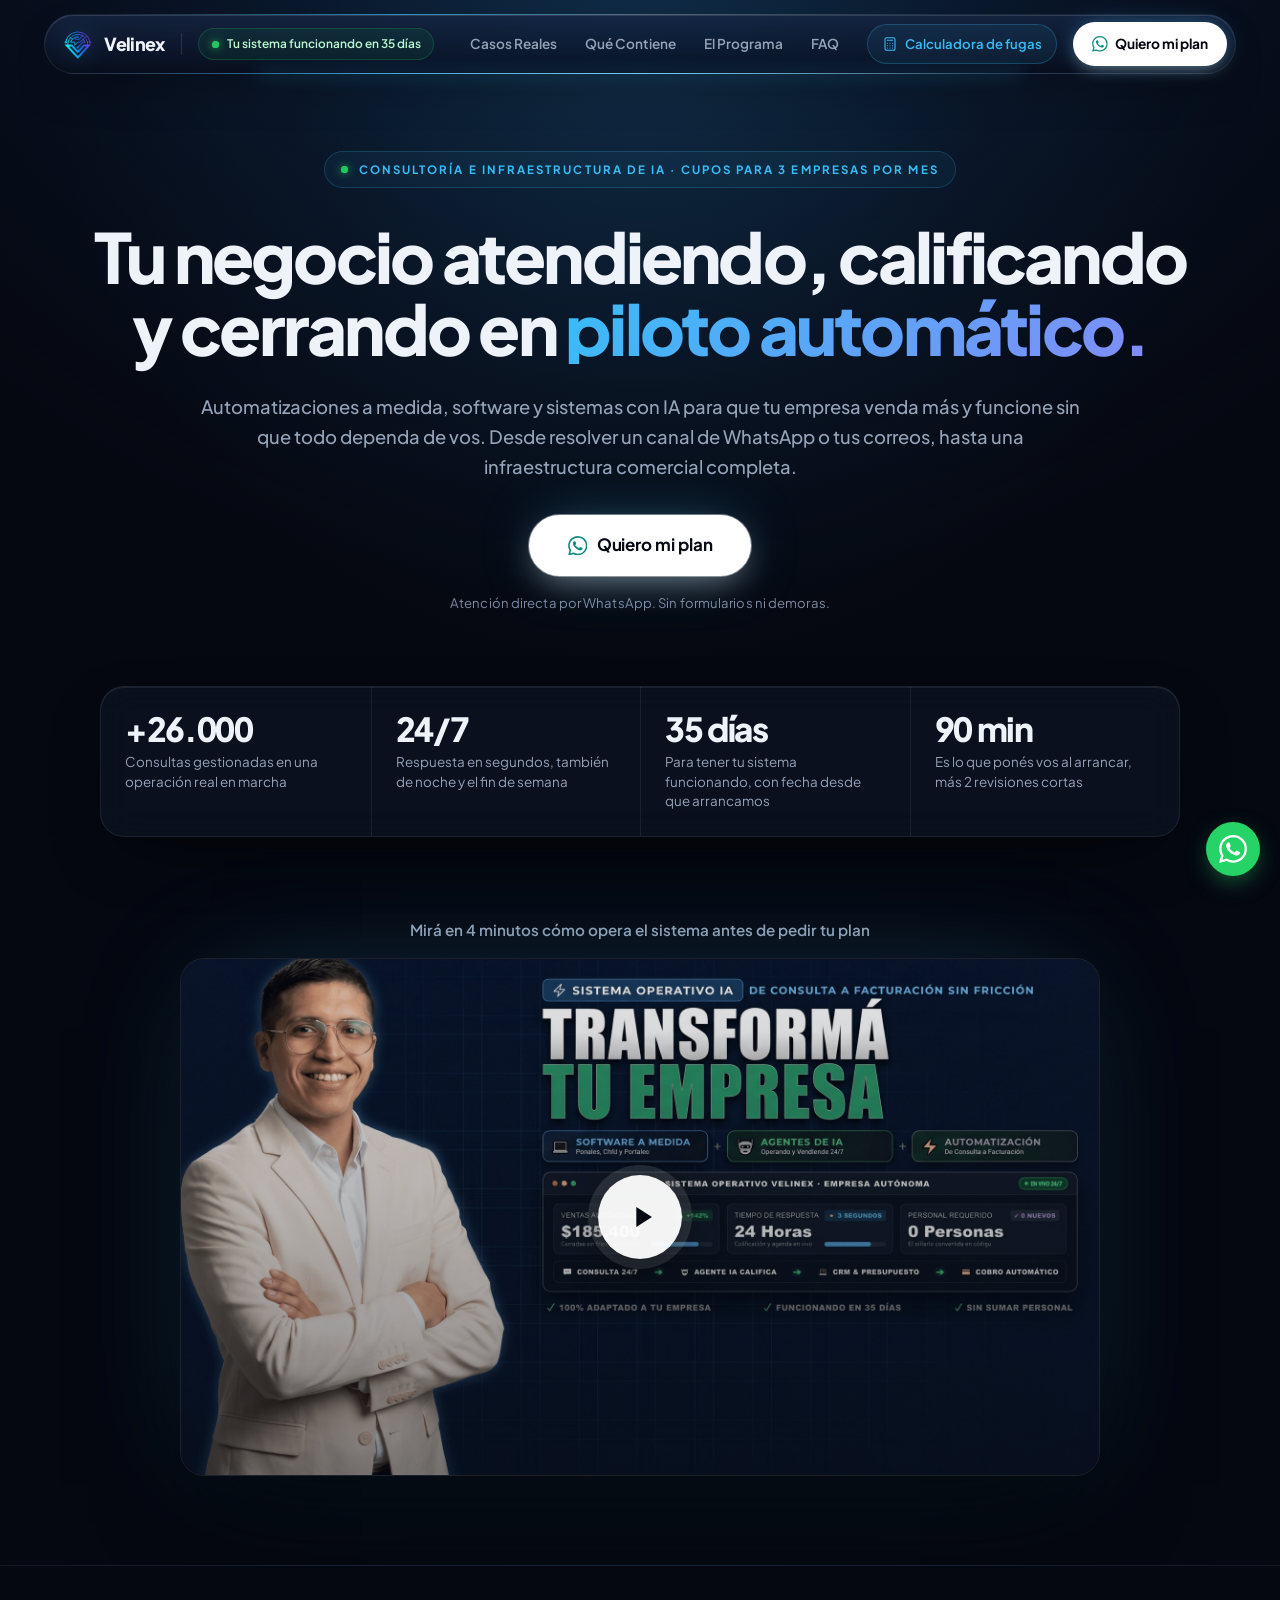
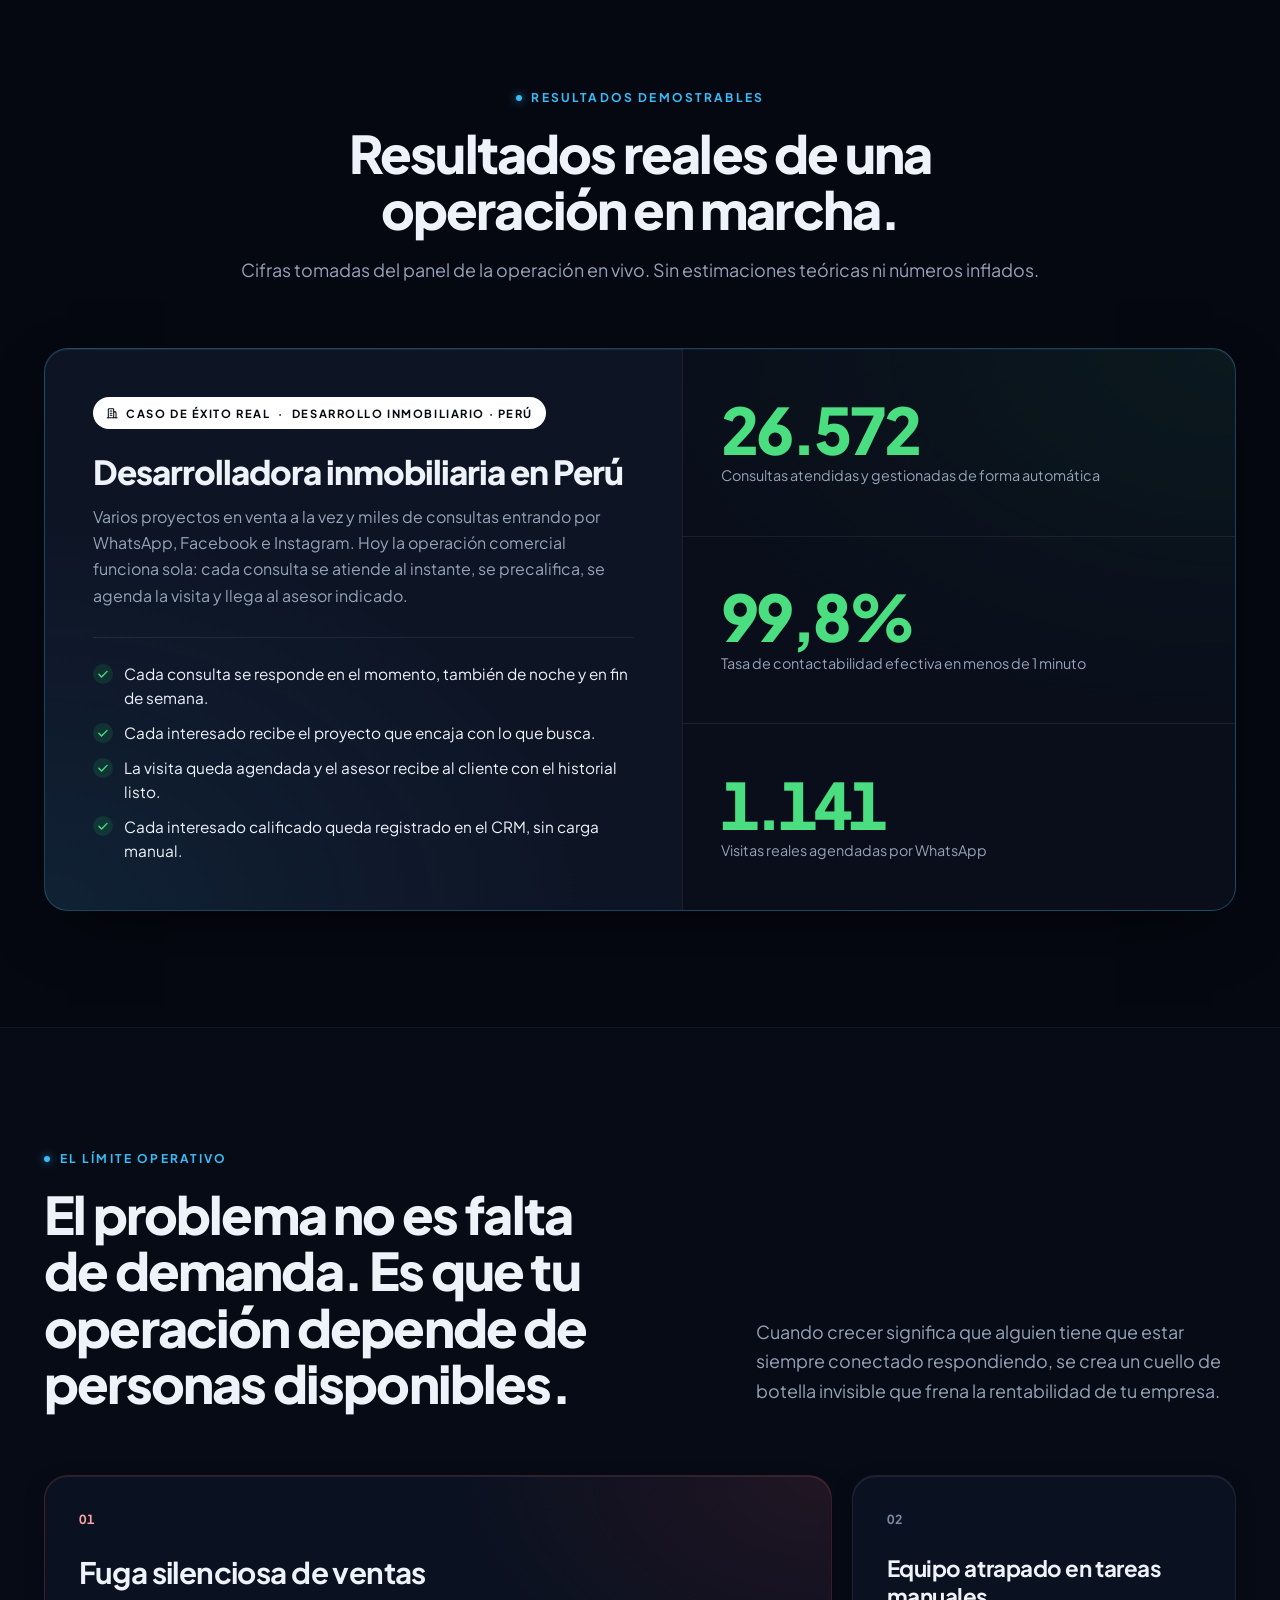
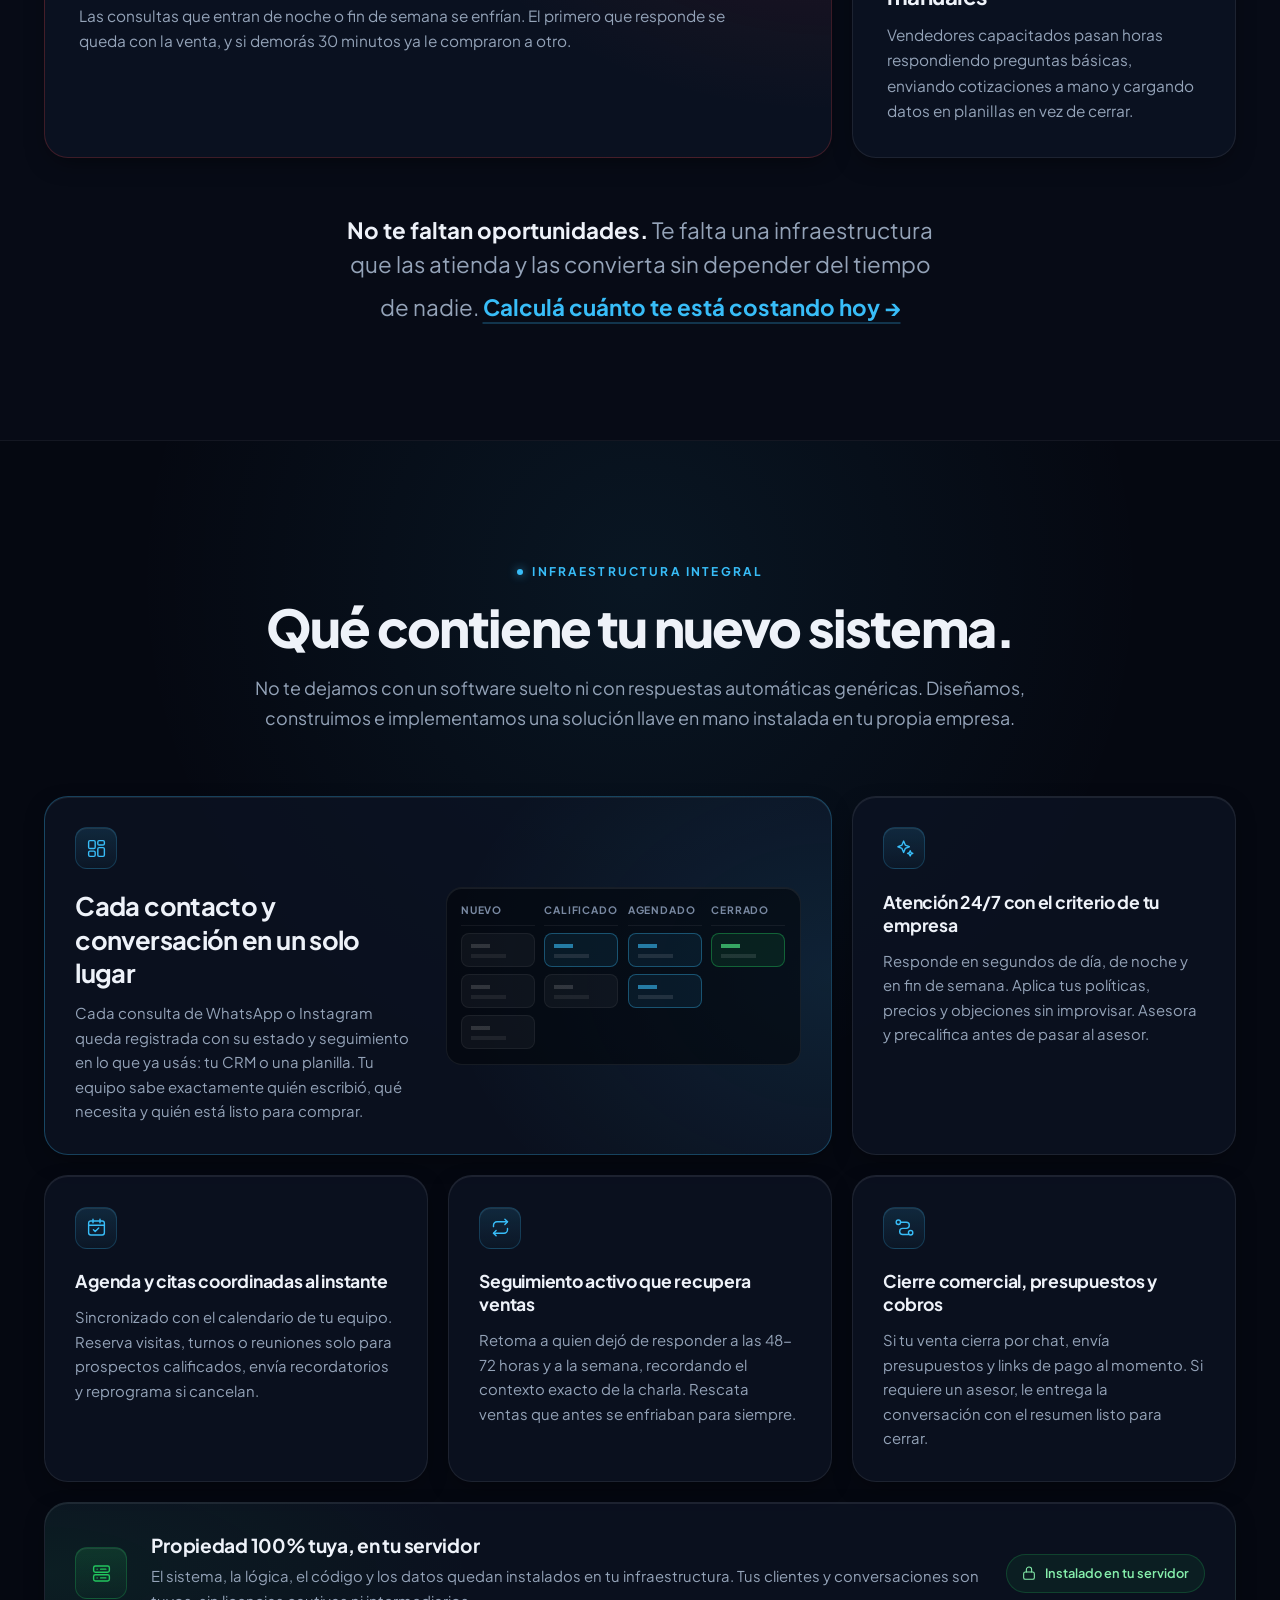
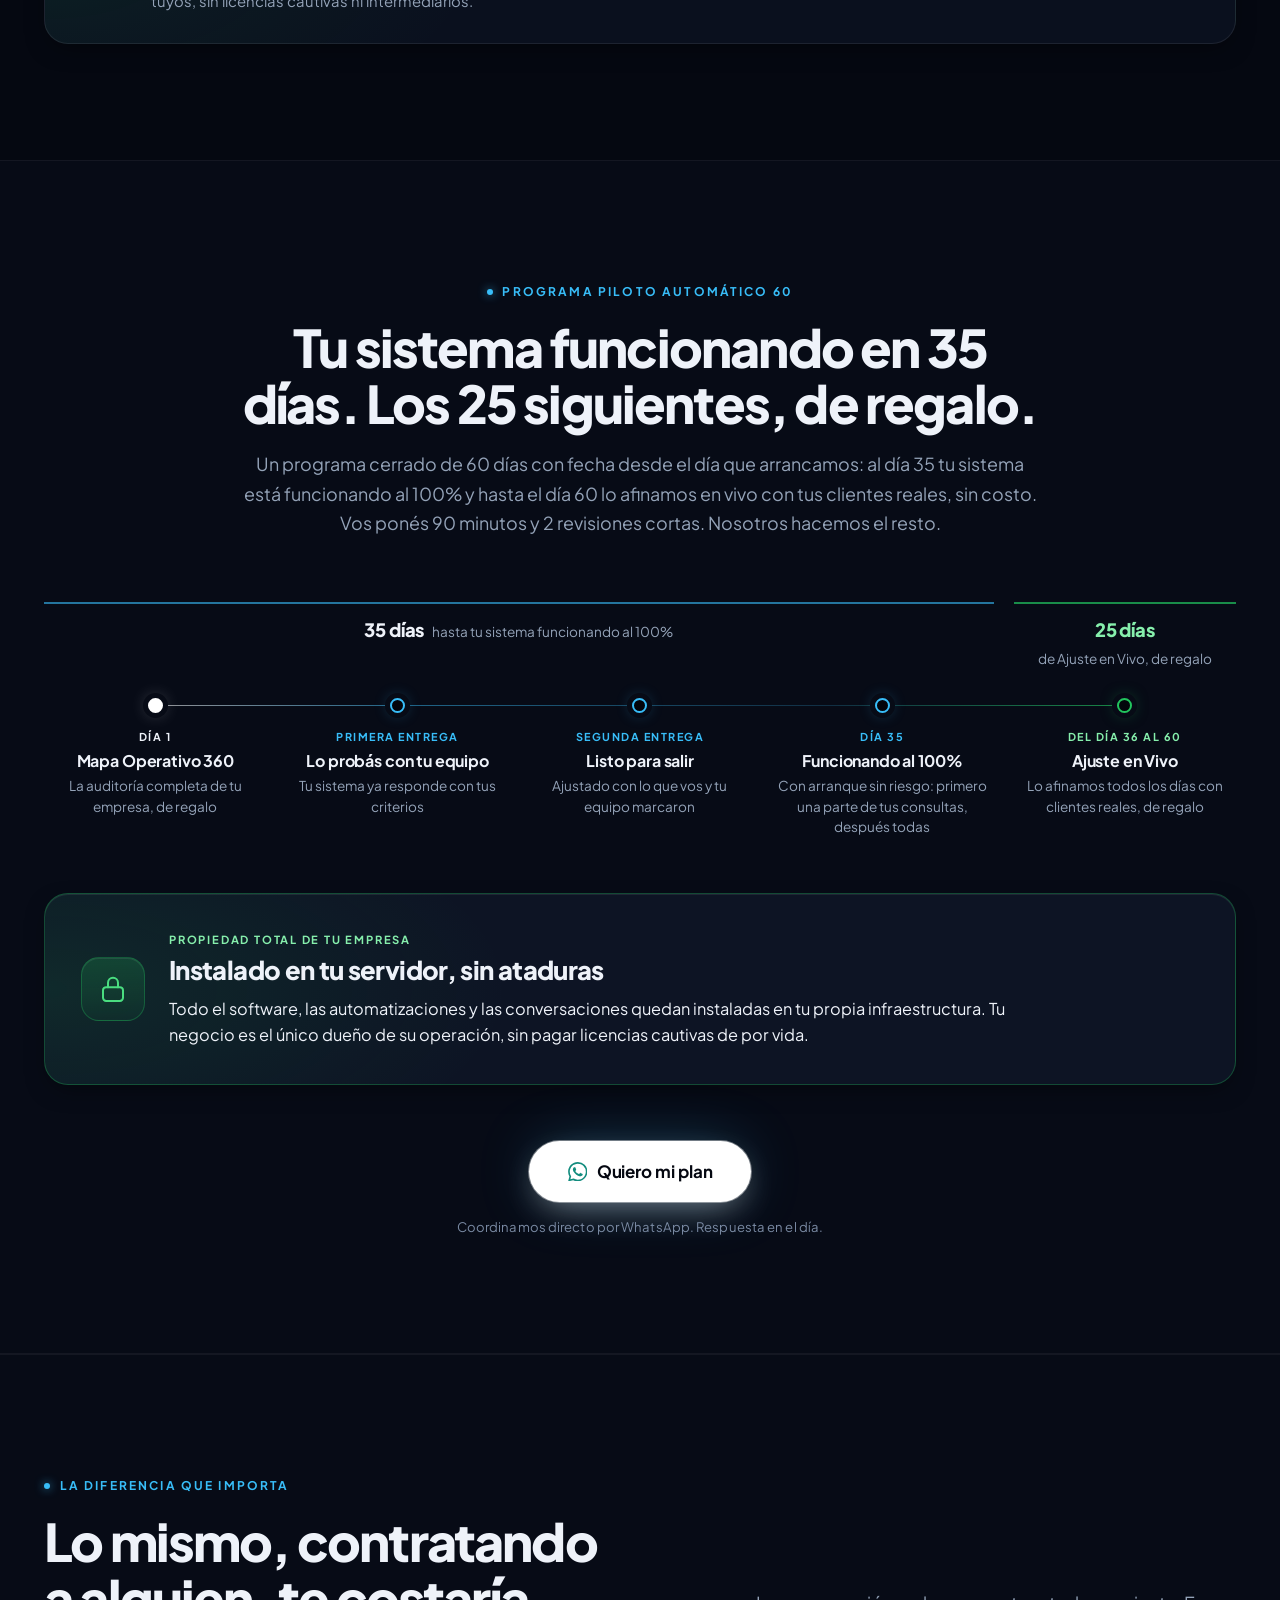
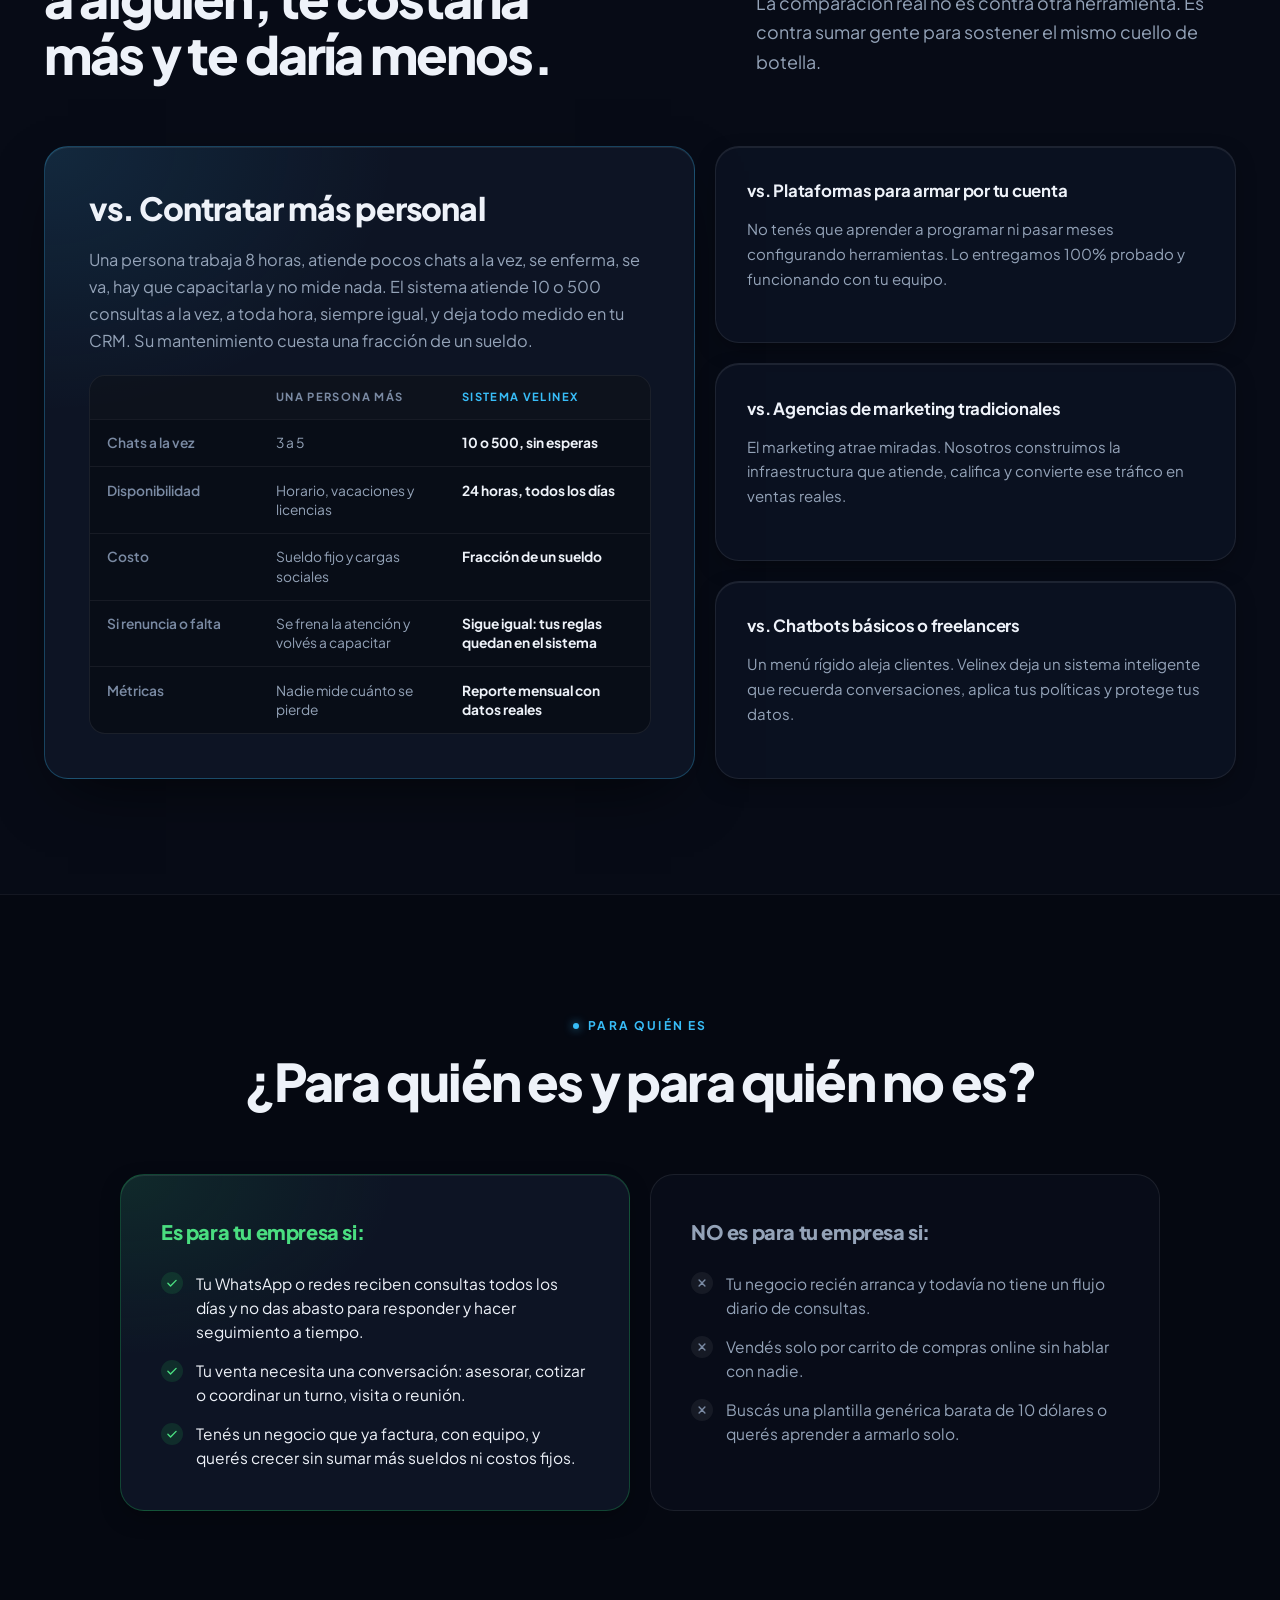
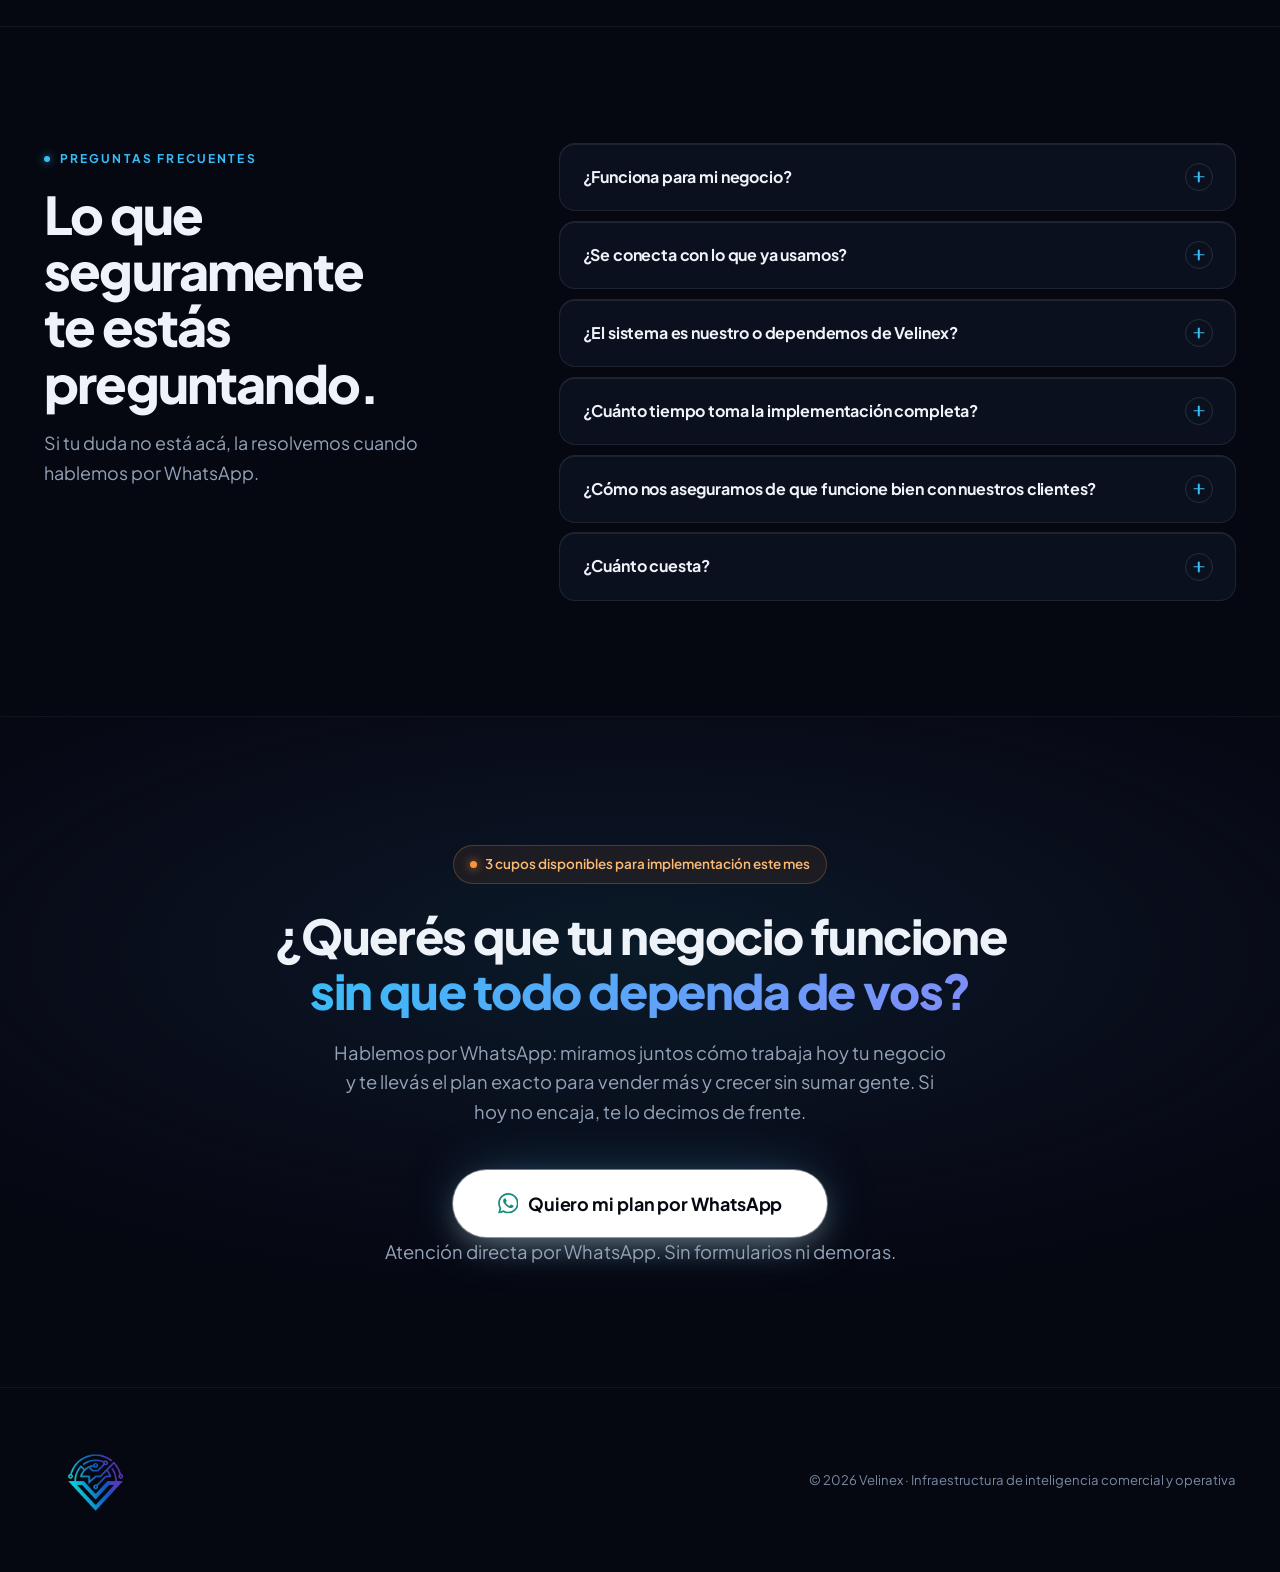
==== commit 4d7c55d3: "feat(branding): restaurar 100% identidad propia Velinex - obsidian degrade continuo, cero cajas en c" ====
--- a/index.html
+++ b/index.html
@@ -69,7 +69,7 @@
     <link rel="preconnect" href="https://fonts.googleapis.com" />
     <link rel="preconnect" href="https://fonts.gstatic.com" crossorigin />
     <link
-      href="https://fonts.googleapis.com/css2?family=Instrument+Serif:ital@1&family=Plus+Jakarta+Sans:wght@400;500;600;700;800&display=swap"
+      href="https://fonts.googleapis.com/css2?family=Plus+Jakarta+Sans:wght@400;500;600;700;800&display=swap"
       rel="stylesheet"
     />
     <link
@@ -240,7 +240,7 @@
 
           <h1>
             Tu negocio atendiendo, calificando y cerrando en
-            <span class="hero-badge-highlight"><em>piloto automático.</em></span>
+            <span class="text-gradient-velinex">piloto automático.</span>
           </h1>
 
           <p class="hero-subtitle">
@@ -368,7 +368,7 @@
           <div>
             <p class="section-eyebrow">El límite operativo</p>
             <h2 class="pain-title">
-              El problema no es falta de demanda: <em>tu operación depende de personas disponibles.</em>
+              El problema no es falta de demanda. Es que tu operación depende de personas disponibles.
             </h2>
           </div>
           <p class="section-subtitle">
@@ -412,7 +412,7 @@
       <div class="container">
         <div class="section-head">
           <p class="section-eyebrow">Infraestructura integral</p>
-          <h2>Qué contiene tu <em>nuevo sistema.</em></h2>
+          <h2>Qué contiene tu nuevo sistema.</h2>
           <p class="section-subtitle">
             No te dejamos con un software suelto ni con respuestas automáticas genéricas. Diseñamos, construimos e implementamos una solución llave en mano instalada en tu propia empresa.
           </p>
@@ -508,7 +508,7 @@
       <div class="container">
         <div class="section-head">
           <p class="section-eyebrow">Programa Piloto Automático 60</p>
-          <h2>Tu sistema funcionando en 35 días. <em>Los 25 siguientes, de regalo.</em></h2>
+          <h2>Tu sistema funcionando en 35 días. Los 25 siguientes, de regalo.</h2>
           <p class="section-subtitle">
             Un programa cerrado de 60 días con fecha desde el día que arrancamos: al día 35 tu sistema está funcionando al 100% y hasta el día 60 lo afinamos en vivo con tus clientes reales, sin costo. Vos ponés 90 minutos y 2 revisiones cortas. Nosotros hacemos el resto.
           </p>
@@ -595,7 +595,7 @@
         <div class="section-head section-head--split">
           <div>
             <p class="section-eyebrow">La diferencia que importa</p>
-            <h2>Lo mismo, contratando a alguien, <em>te costaría más y te daría menos.</em></h2>
+            <h2>Lo mismo, contratando a alguien, te costaría más y te daría menos.</h2>
           </div>
           <p class="section-subtitle">
             La comparación real no es contra otra herramienta. Es contra sumar gente para sostener el mismo cuello de botella.
@@ -673,7 +673,7 @@
       <div class="container">
         <div class="section-head">
           <p class="section-eyebrow">Para quién es</p>
-          <h2>¿Para quién es y <em>para quién no es?</em></h2>
+          <h2>¿Para quién es y para quién no es?</h2>
         </div>
 
         <div class="qualification-filter">
@@ -704,7 +704,7 @@
       <div class="container faq-layout">
         <div class="faq-head">
           <p class="section-eyebrow">Preguntas frecuentes</p>
-          <h2>Lo que seguramente <em>te estás preguntando.</em></h2>
+          <h2>Lo que seguramente te estás preguntando.</h2>
           <p class="section-subtitle">
             Si tu duda no está acá, la resolvemos cuando hablemos por WhatsApp.
           </p>
@@ -790,17 +790,16 @@
 ============================================================ -->
     <section class="diagnostic-flow-section fade-in" id="diagnostico">
       <div class="container">
-        <div class="closing-cta-head" style="max-width: 760px; margin: 0 auto; text-align: center;">
-          <span class="scarcity-tag" style="margin-bottom: 1.5rem; display: inline-flex;">
+        <div class="closing-cta-head closing-cta-head--seamless">
+          <span class="scarcity-tag">
             <span class="scarcity-dot" aria-hidden="true"></span>
             3 cupos disponibles para implementación este mes
           </span>
-          <h2>¿Querés que tu negocio funcione <em>sin que todo dependa de vos?</em></h2>
-          <p style="font-size: 1.12rem; line-height: 1.6; margin: 1.25rem auto 2rem; max-width: 620px; color: var(--text-secondary);">
+          <h2>¿Querés que tu negocio funcione <span class="text-gradient-velinex">sin que todo dependa de vos?</span></h2>
+          <p class="closing-cta-sub">
             Hablemos por WhatsApp: miramos juntos cómo trabaja hoy tu negocio y te llevás el plan exacto para vender más y crecer sin sumar gente. Si hoy no encaja, te lo decimos de frente.
           </p>
-
-          <div class="apply-cta" style="margin-top: 0.5rem;">
+          <div class="apply-cta">
             <a
               href="https://wa.me/5493534270844"
               class="btn-primary btn-large btn-contrast btn-wa-cta"
@@ -810,7 +809,7 @@
               Quiero mi plan por WhatsApp
             </a>
             <p class="apply-cta-note">
-              Atención directa. Sin formularios ni demoras.
+              Atención directa por WhatsApp. Sin formularios ni demoras.
             </p>
           </div>
         </div>
--- a/style.css
+++ b/style.css
@@ -10,39 +10,39 @@
 
 /* ── TOKENS ─────────────────────────────────────────────── */
 :root {
-  /* Velinex Pro Editorial · Obsidian, Crema & Jade */
-  --canvas: #0C1618;
-  --surface-card: rgba(16, 31, 33, 0.72);
-  --surface-card-hover: rgba(22, 42, 45, 0.88);
-  --border-subtle: 1px solid rgba(142, 155, 174, 0.14);
-  --border-highlight: 1px solid rgba(0, 196, 160, 0.32);
-  --accent-velinex: #00C4A0;
-  --accent-glow: 0 0 28px rgba(0, 196, 160, 0.16);
-  --pill-contrast-bg: #FAF4D3;
-  --pill-contrast-text: #0C1618;
-  --edge-light: inset 0 1px 0 0 rgba(250, 244, 211, 0.06);
-
-  /* Superficies */
-  --primary: #080E0F;
-  --bg: #0C1618;
-  --alt-bg: #101E20;
-  --surface: #142729;
-  --card-bg: #112224;
-  --card-bg-hover: #172D30;
-
-  --accent: #00C4A0;
-  --accent-2: #059669;
-  --accent-border: rgba(0, 196, 160, 0.28);
-  --accent-subtle: rgba(0, 196, 160, 0.08);
-
-  --text: #FAF4D3;
-  --text-secondary: #8E9BAE;
-  --text-muted: #647385;
-  --text-dim: #445161;
-
-  --green: #10b981;
+  /* Velinex 3.0 */
+  --canvas: #050811;
+  --surface-card: rgba(13, 20, 36, 0.72);
+  --surface-card-hover: rgba(19, 31, 56, 0.88);
+  --border-subtle: 1px solid rgba(255, 255, 255, 0.08);
+  --border-highlight: 1px solid rgba(56, 189, 248, 0.28);
+  --accent-velinex: #38bdf8;
+  --accent-glow: 0 0 32px rgba(56, 189, 248, 0.18);
+  --pill-contrast-bg: #ffffff;
+  --pill-contrast-text: #050811;
+  --edge-light: inset 0 1px 0 0 rgba(255, 255, 255, 0.08);
+
+  /* Superficies (nombres históricos, valores 3.0) */
+  --primary: #03050b;
+  --bg: #050811;
+  --alt-bg: #070b16;
+  --surface: #0a101e;
+  --card-bg: #0d1424;
+  --card-bg-hover: #131f38;
+
+  --accent: #38bdf8;
+  --accent-2: #0ea5e9;
+  --accent-border: rgba(56, 189, 248, 0.24);
+  --accent-subtle: rgba(56, 189, 248, 0.07);
+
+  --text: #eef2f9;
+  --text-secondary: #94a3b8;
+  --text-muted: #7a8aa3;
+  --text-dim: #4a5a72;
+
+  --green: #22c55e;
   --red: #ef4444;
-  --amber: #f59e0b;
+  --amber: #fbbf24;
 
   --radius-xs: 6px;
   --radius-sm: 10px;
@@ -55,12 +55,12 @@
   --ease-spring: cubic-bezier(0.34, 1.56, 0.64, 1);
   --duration: 0.24s;
 
-  --shadow-sm: 0 2px 8px rgba(0, 0, 0, 0.4);
-  --shadow-md: 0 8px 24px -8px rgba(0, 0, 0, 0.65);
-  --shadow-lg: 0 24px 64px -24px rgba(0, 0, 0, 0.85);
-  --shadow-accent: 0 12px 34px -10px rgba(0, 196, 160, 0.3);
-
-  --border: 1px solid rgba(142, 155, 174, 0.12);
+  --shadow-sm: 0 2px 8px rgba(0, 0, 0, 0.3);
+  --shadow-md: 0 8px 24px -8px rgba(0, 0, 0, 0.55);
+  --shadow-lg: 0 24px 64px -24px rgba(0, 0, 0, 0.75);
+  --shadow-accent: 0 12px 40px -12px rgba(56, 189, 248, 0.35);
+
+  --border: 1px solid rgba(255, 255, 255, 0.07);
   --border-accent: 1px solid var(--accent-border);
 
   --section-pad: clamp(4.5rem, 9vw, 7.5rem);
@@ -99,7 +99,7 @@
 }
 
 ::selection {
-  background: rgba(0, 196, 160, 0.32);
+  background: rgba(56, 189, 248, 0.32);
   color: #fff;
 }
 :focus-visible {
@@ -188,7 +188,7 @@
   height: 6px;
   border-radius: 50%;
   background: var(--accent);
-  box-shadow: 0 0 10px rgba(0, 196, 160, 0.8);
+  box-shadow: 0 0 10px rgba(56, 189, 248, 0.8);
 }
 
 .section-subtitle {
@@ -237,7 +237,7 @@
 /* ── LOGO ───────────────────────────────────────────────── */
 .logo {
   max-width: 140px;
-  filter: drop-shadow(0 0 10px rgba(0, 196, 160, 0.18));
+  filter: drop-shadow(0 0 10px rgba(56, 189, 248, 0.18));
 }
 .nav-top {
   display: flex;
@@ -272,7 +272,7 @@
   box-shadow:
     inset 0 1px 0 rgba(255, 255, 255, 0.12),
     0 20px 50px -24px rgba(0, 0, 0, 0.9),
-    0 0 60px -30px rgba(0, 196, 160, 0.6);
+    0 0 60px -30px rgba(56, 189, 248, 0.6);
 }
 /* Borde iluminado: degradado cian que recorre el contorno */
 .site-nav-inner::before {
@@ -283,11 +283,11 @@
   padding: 1px;
   background: linear-gradient(
     100deg,
-    rgba(0, 196, 160, 0) 5%,
-    rgba(0, 196, 160, 0.7) 30%,
+    rgba(56, 189, 248, 0) 5%,
+    rgba(56, 189, 248, 0.7) 30%,
     rgba(186, 230, 253, 0.35) 50%,
-    rgba(0, 196, 160, 0.08) 75%,
-    rgba(0, 196, 160, 0) 95%
+    rgba(56, 189, 248, 0.08) 75%,
+    rgba(56, 189, 248, 0) 95%
   );
   -webkit-mask:
     linear-gradient(#000 0 0) content-box,
@@ -308,7 +308,7 @@
   bottom: -1px;
   height: 1px;
   background: linear-gradient(90deg, transparent, rgba(125, 211, 252, 0.9), transparent);
-  box-shadow: 0 0 16px 1px rgba(0, 196, 160, 0.45);
+  box-shadow: 0 0 16px 1px rgba(56, 189, 248, 0.45);
   pointer-events: none;
 }
 .site-nav-logo {
@@ -323,7 +323,7 @@
   height: 50px;
   max-width: none;
   margin: -8px -8px -8px -10px;
-  filter: drop-shadow(0 0 12px rgba(0, 196, 160, 0.35));
+  filter: drop-shadow(0 0 12px rgba(56, 189, 248, 0.35));
 }
 .site-nav-wordmark {
   font-size: 1.12rem;
@@ -425,8 +425,8 @@
 }
 .nav-resource:hover {
   color: var(--text);
-  border-color: rgba(0, 196, 160, 0.55);
-  background: rgba(0, 196, 160, 0.14);
+  border-color: rgba(56, 189, 248, 0.55);
+  background: rgba(56, 189, 248, 0.14);
 }
 .nav-cta {
   flex-shrink: 0;
@@ -438,7 +438,7 @@
   border-radius: 999px;
   box-shadow:
     0 6px 18px -6px rgba(255, 255, 255, 0.4),
-    0 0 24px -6px rgba(0, 196, 160, 0.5);
+    0 0 24px -6px rgba(56, 189, 248, 0.5);
   transition:
     transform var(--duration) var(--ease),
     box-shadow var(--duration) var(--ease);
@@ -451,7 +451,7 @@
 /* ── HERO (base compartida) ─────────────────────────────── */
 .hero {
   background:
-    radial-gradient(120% 80% at 50% -10%, #101E20 0%, rgba(5, 8, 17, 0) 60%),
+    radial-gradient(120% 80% at 50% -10%, #0b1a33 0%, rgba(5, 8, 17, 0) 60%),
     var(--canvas);
   color: var(--text);
   text-align: center;
@@ -463,15 +463,16 @@
 
 .hero-bg-glow {
   position: absolute;
-  top: -160px;
+  top: -220px;
   left: 50%;
   transform: translateX(-50%);
-  width: 900px;
-  height: 600px;
+  width: 1200px;
+  height: 900px;
   background: radial-gradient(
-    ellipse at 50% 25%,
-    rgba(0, 196, 160, 0.04) 0%,
-    transparent 65%
+    ellipse at 50% 30%,
+    rgba(56, 189, 248, 0.13) 0%,
+    rgba(56, 189, 248, 0.035) 40%,
+    transparent 70%
   );
   pointer-events: none;
   z-index: 0;
@@ -483,8 +484,8 @@
 
 .hero-badge {
   display: inline-block;
-  background: rgba(0, 196, 160, 0.07);
-  border: 1px solid rgba(0, 196, 160, 0.22);
+  background: rgba(56, 189, 248, 0.07);
+  border: 1px solid rgba(56, 189, 248, 0.22);
   color: var(--accent);
   font-size: 0.78rem;
   font-weight: 600;
@@ -565,8 +566,8 @@
   letter-spacing: 0.18em;
   text-transform: uppercase;
   padding: 0.5rem 1.05rem;
-  background: rgba(0, 196, 160, 0.06);
-  border-color: rgba(0, 196, 160, 0.2);
+  background: rgba(56, 189, 248, 0.06);
+  border-color: rgba(56, 189, 248, 0.2);
   margin-bottom: 2rem;
 }
 .hero--landing h1 {
@@ -675,7 +676,7 @@
     filter var(--duration) var(--ease);
   box-shadow:
     inset 0 1px 0 rgba(255, 255, 255, 0.35),
-    0 10px 30px -10px rgba(0, 196, 160, 0.7);
+    0 10px 30px -10px rgba(56, 189, 248, 0.7);
   letter-spacing: -0.005em;
   white-space: nowrap;
 }
@@ -683,7 +684,7 @@
   transform: translateY(-2px);
   box-shadow:
     inset 0 1px 0 rgba(255, 255, 255, 0.35),
-    0 16px 40px -12px rgba(0, 196, 160, 0.85);
+    0 16px 40px -12px rgba(56, 189, 248, 0.85);
   filter: brightness(1.05);
 }
 .btn-primary:active {
@@ -701,13 +702,13 @@
   box-shadow:
     0 0 0 1px rgba(255, 255, 255, 0.4),
     0 12px 34px -10px rgba(255, 255, 255, 0.45),
-    0 0 60px -10px rgba(0, 196, 160, 0.35);
+    0 0 60px -10px rgba(56, 189, 248, 0.35);
 }
 .btn-primary.btn-contrast:hover {
   box-shadow:
     0 0 0 1px rgba(255, 255, 255, 0.6),
     0 18px 44px -12px rgba(255, 255, 255, 0.55),
-    0 0 70px -8px rgba(0, 196, 160, 0.45);
+    0 0 70px -8px rgba(56, 189, 248, 0.45);
   filter: none;
 }
 
@@ -788,7 +789,7 @@
   box-shadow:
     var(--edge-light),
     0 40px 100px -30px rgba(0, 0, 0, 0.9),
-    0 0 120px -40px rgba(0, 196, 160, 0.35);
+    0 0 120px -40px rgba(56, 189, 248, 0.35);
   transition:
     box-shadow var(--duration) var(--ease),
     transform var(--duration) var(--ease);
@@ -797,7 +798,7 @@
   box-shadow:
     var(--edge-light),
     0 40px 100px -30px rgba(0, 0, 0, 0.9),
-    0 0 140px -30px rgba(0, 196, 160, 0.5);
+    0 0 140px -30px rgba(56, 189, 248, 0.5);
 }
 .yt-lazy img {
   width: 100%;
@@ -869,7 +870,7 @@
   border: var(--border-highlight);
   background:
     radial-gradient(90% 120% at 100% 0%, rgba(34, 197, 94, 0.09), transparent 55%),
-    radial-gradient(80% 120% at 0% 100%, rgba(0, 196, 160, 0.08), transparent 60%),
+    radial-gradient(80% 120% at 0% 100%, rgba(56, 189, 248, 0.08), transparent 60%),
     var(--card-bg);
   box-shadow: var(--edge-light), var(--shadow-lg);
 }
@@ -962,8 +963,8 @@
   height: 42px;
   border-radius: 12px;
   color: var(--accent);
-  background: linear-gradient(180deg, rgba(0, 196, 160, 0.14), rgba(0, 196, 160, 0.04));
-  border: 1px solid rgba(0, 196, 160, 0.2);
+  background: linear-gradient(180deg, rgba(56, 189, 248, 0.14), rgba(56, 189, 248, 0.04));
+  border: 1px solid rgba(56, 189, 248, 0.2);
   box-shadow: var(--edge-light);
   flex-shrink: 0;
 }
@@ -1090,7 +1091,7 @@
   transform: translateX(-50%);
   width: 1100px;
   height: 700px;
-  background: radial-gradient(ellipse at 50% 20%, rgba(0, 196, 160, 0.08), transparent 65%);
+  background: radial-gradient(ellipse at 50% 20%, rgba(56, 189, 248, 0.08), transparent 65%);
   pointer-events: none;
 }
 .system-section .container {
@@ -1129,7 +1130,7 @@
   align-items: center;
   border: var(--border-highlight);
   background:
-    radial-gradient(70% 120% at 100% 50%, rgba(0, 196, 160, 0.1), transparent 70%),
+    radial-gradient(70% 120% at 100% 50%, rgba(56, 189, 248, 0.1), transparent 70%),
     var(--surface-card);
 }
 .bento-card--feature h3 {
@@ -1216,11 +1217,11 @@
   border: 1px solid rgba(255, 255, 255, 0.06);
 }
 .pipeline-card.is-hot {
-  border-color: rgba(0, 196, 160, 0.35);
+  border-color: rgba(56, 189, 248, 0.35);
   background:
-    linear-gradient(90deg, rgba(0, 196, 160, 0.6) 0 38%, transparent 38%) 9px 10px / 70% 4px no-repeat,
+    linear-gradient(90deg, rgba(56, 189, 248, 0.6) 0 38%, transparent 38%) 9px 10px / 70% 4px no-repeat,
     linear-gradient(90deg, rgba(255, 255, 255, 0.1) 0 60%, transparent 60%) 9px 20px / 80% 4px no-repeat,
-    rgba(0, 196, 160, 0.08);
+    rgba(56, 189, 248, 0.08);
 }
 .pipeline-card.is-won {
   border-color: rgba(34, 197, 94, 0.4);
@@ -1302,7 +1303,7 @@
   gap: 1.25rem;
   border: var(--border-highlight);
   background:
-    radial-gradient(90% 70% at 0% 0%, rgba(0, 196, 160, 0.12), transparent 60%),
+    radial-gradient(90% 70% at 0% 0%, rgba(56, 189, 248, 0.12), transparent 60%),
     var(--card-bg);
   box-shadow: var(--edge-light), var(--shadow-lg);
 }
@@ -1380,7 +1381,7 @@
   transform: translateX(-50%);
   width: 1200px;
   height: 760px;
-  background: radial-gradient(ellipse at 50% 45%, rgba(0, 196, 160, 0.1) 0%, transparent 62%);
+  background: radial-gradient(ellipse at 50% 45%, rgba(56, 189, 248, 0.1) 0%, transparent 62%);
   pointer-events: none;
 }
 .leak-simulator-section .container {
@@ -1452,7 +1453,7 @@
   box-shadow:
     inset 0 1px 0 rgba(255, 255, 255, 0.1),
     0 50px 120px -40px rgba(0, 0, 0, 0.9),
-    0 0 0 1px rgba(0, 196, 160, 0.05);
+    0 0 0 1px rgba(56, 189, 248, 0.05);
 }
 
 /* Controles */
@@ -1488,7 +1489,7 @@
   font-variant-numeric: tabular-nums;
   line-height: 1;
   white-space: nowrap;
-  text-shadow: 0 0 24px rgba(0, 196, 160, 0.45);
+  text-shadow: 0 0 24px rgba(56, 189, 248, 0.45);
 }
 .leak-volume-value::after {
   content: " / día";
@@ -1522,7 +1523,7 @@
   );
   box-shadow:
     inset 0 1px 2px rgba(0, 0, 0, 0.5),
-    0 0 18px -4px rgba(0, 196, 160, 0.5);
+    0 0 18px -4px rgba(56, 189, 248, 0.5);
   outline: none;
   cursor: pointer;
   margin: 0.5rem 0 0.25rem;
@@ -1535,7 +1536,7 @@
   border-radius: 50%;
   background: #fff;
   border: 6px solid var(--accent);
-  box-shadow: 0 0 0 6px rgba(0, 196, 160, 0.16), 0 0 24px rgba(0, 196, 160, 0.6);
+  box-shadow: 0 0 0 6px rgba(56, 189, 248, 0.16), 0 0 24px rgba(56, 189, 248, 0.6);
   cursor: grab;
   transition:
     transform 0.18s cubic-bezier(0.34, 1.56, 0.64, 1),
@@ -1548,13 +1549,13 @@
   border-radius: 50%;
   background: #fff;
   border: 6px solid var(--accent);
-  box-shadow: 0 0 0 6px rgba(0, 196, 160, 0.16), 0 0 24px rgba(0, 196, 160, 0.6);
+  box-shadow: 0 0 0 6px rgba(56, 189, 248, 0.16), 0 0 24px rgba(56, 189, 248, 0.6);
   cursor: grab;
 }
 .leak-range:hover::-webkit-slider-thumb,
 .leak-range:focus-visible::-webkit-slider-thumb {
   transform: scale(1.1);
-  box-shadow: 0 0 0 9px rgba(0, 196, 160, 0.22), 0 0 30px rgba(0, 196, 160, 0.75);
+  box-shadow: 0 0 0 9px rgba(56, 189, 248, 0.22), 0 0 30px rgba(56, 189, 248, 0.75);
 }
 .leak-range:active::-webkit-slider-thumb {
   cursor: grabbing;
@@ -1673,13 +1674,13 @@
   background: var(--accent-subtle);
 }
 .leak-option.is-active {
-  border-color: rgba(0, 196, 160, 0.55);
-  background: rgba(0, 196, 160, 0.09);
+  border-color: rgba(56, 189, 248, 0.55);
+  background: rgba(56, 189, 248, 0.09);
   box-shadow: inset 0 1px 0 rgba(255, 255, 255, 0.06);
 }
 .leak-option.is-active::before {
   border-color: var(--accent);
-  box-shadow: inset 0 0 0 4px var(--accent), 0 0 12px rgba(0, 196, 160, 0.6);
+  box-shadow: inset 0 0 0 4px var(--accent), 0 0 12px rgba(56, 189, 248, 0.6);
 }
 
 /* Diagnóstico en vivo (tarjeta financiera) */
@@ -1842,7 +1843,7 @@
   font-size: 0.84rem;
   color: var(--text-secondary);
   line-height: 1.5;
-  background: rgba(0, 196, 160, 0.08);
+  background: rgba(56, 189, 248, 0.08);
   border: 1px solid var(--accent-border);
   border-radius: var(--radius-sm);
   padding: 0.75rem 0.95rem;
@@ -1891,7 +1892,7 @@
   left: 10%;
   right: 10%;
   height: 1px;
-  background: linear-gradient(90deg, rgba(255, 255, 255, 0.55), rgba(0, 196, 160, 0.5) 25%, rgba(0, 196, 160, 0.2) 70%, rgba(34, 197, 94, 0.65));
+  background: linear-gradient(90deg, rgba(255, 255, 255, 0.55), rgba(56, 189, 248, 0.5) 25%, rgba(56, 189, 248, 0.2) 70%, rgba(34, 197, 94, 0.65));
 }
 .program-milestone {
   position: relative;
@@ -1912,7 +1913,7 @@
   border-radius: 50%;
   background: var(--primary);
   border: 2px solid var(--accent);
-  box-shadow: 0 0 0 5px var(--alt-bg), 0 0 16px rgba(0, 196, 160, 0.45);
+  box-shadow: 0 0 0 5px var(--alt-bg), 0 0 16px rgba(56, 189, 248, 0.45);
 }
 .program-milestone--gift .program-milestone-dot {
   background: var(--pill-contrast-bg);
@@ -1964,7 +1965,7 @@
   justify-content: center;
   gap: 0.15rem 0.5rem;
   padding: 0.7rem 0.75rem 0;
-  border-top: 2px solid rgba(0, 196, 160, 0.6);
+  border-top: 2px solid rgba(56, 189, 248, 0.6);
   text-align: center;
 }
 .program-phase--build {
@@ -2291,7 +2292,7 @@
 /* ── DIAGNÓSTICO ESTRATÉGICO (#diagnostico) ─────────────── */
 .diagnostic-flow-section {
   background:
-    radial-gradient(70% 60% at 50% 0%, rgba(0, 196, 160, 0.12), transparent 70%),
+    radial-gradient(70% 60% at 50% 0%, rgba(56, 189, 248, 0.12), transparent 70%),
     var(--alt-bg);
   padding: var(--section-pad) 0;
   border-top: 1px solid rgba(255, 255, 255, 0.05);
@@ -2354,7 +2355,7 @@
   letter-spacing: 0.14em;
   text-transform: uppercase;
   color: var(--accent);
-  background: rgba(0, 196, 160, 0.1);
+  background: rgba(56, 189, 248, 0.1);
   border: 1px solid var(--accent-border);
   padding: 0.3rem 0.8rem;
   border-radius: 50px;
@@ -2442,7 +2443,7 @@
 .diagnostic-form-wrapper textarea:focus {
   outline: none;
   border-color: var(--accent);
-  box-shadow: 0 0 0 4px rgba(0, 196, 160, 0.15);
+  box-shadow: 0 0 0 4px rgba(56, 189, 248, 0.15);
 }
 .diagnostic-form-wrapper input:focus-visible,
 .diagnostic-form-wrapper select:focus-visible,
@@ -2607,7 +2608,7 @@
     background var(--duration) var(--ease);
 }
 .apply-step:hover {
-  border-color: rgba(0, 196, 160, 0.28);
+  border-color: rgba(56, 189, 248, 0.28);
   background: var(--surface-card-hover);
   transform: translateY(-3px);
 }
@@ -2618,7 +2619,7 @@
   left: -1rem;
   width: 1rem;
   height: 1px;
-  background: linear-gradient(90deg, rgba(0, 196, 160, 0), rgba(0, 196, 160, 0.5));
+  background: linear-gradient(90deg, rgba(56, 189, 248, 0), rgba(56, 189, 248, 0.5));
 }
 .apply-step-num {
   display: inline-flex;
@@ -2801,7 +2802,7 @@
 }
 .faq-item.open .faq-icon {
   transform: rotate(45deg);
-  background: rgba(0, 196, 160, 0.1);
+  background: rgba(56, 189, 248, 0.1);
   border-color: var(--accent-border);
 }
 .faq-answer {
@@ -3349,7 +3350,7 @@
     right: auto;
     width: 1px;
     height: auto;
-    background: linear-gradient(180deg, rgba(255, 255, 255, 0.55), rgba(0, 196, 160, 0.5) 25%, rgba(0, 196, 160, 0.2) 70%, rgba(34, 197, 94, 0.65));
+    background: linear-gradient(180deg, rgba(255, 255, 255, 0.55), rgba(56, 189, 248, 0.5) 25%, rgba(56, 189, 248, 0.2) 70%, rgba(34, 197, 94, 0.65));
   }
   .program-milestone {
     align-items: flex-start;
@@ -3471,10 +3472,48 @@
   }
 }
 
-/* ── EDITORIAL EMPHASIS ── */
-h1 em, h2 em, h3 em {
-  font-family: 'Instrument Serif', Georgia, 'Times New Roman', serif;
-  font-style: italic;
-  font-weight: 400;
-  color: var(--accent);
-}
+/* ── VELINEX SEAMLESS PRO CLOSING ── */
+.diagnostic-flow-section {
+  position: relative;
+  padding: clamp(5rem, 10vw, 8rem) 0 clamp(4rem, 8vw, 6rem);
+  background:
+    radial-gradient(ellipse 90% 65% at 50% 35%, rgba(56, 189, 248, 0.1) 0%, rgba(99, 102, 241, 0.04) 50%, transparent 80%),
+    var(--canvas);
+  border-top: 1px solid rgba(255, 255, 255, 0.05);
+  overflow: hidden;
+}
+.closing-cta-head--seamless {
+  max-width: 780px;
+  margin: 0 auto;
+  text-align: center;
+}
+.closing-cta-head--seamless .scarcity-tag {
+  margin-bottom: 1.5rem;
+  display: inline-flex;
+}
+.closing-cta-head--seamless h2 {
+  font-size: clamp(2rem, 4vw, 3rem);
+  font-weight: 800;
+  line-height: 1.15;
+  letter-spacing: -0.03em;
+  margin-bottom: 1.25rem;
+  color: var(--text);
+}
+.closing-cta-head--seamless .closing-cta-sub {
+  font-size: clamp(1rem, 1.8vw, 1.15rem);
+  line-height: 1.6;
+  color: var(--text-secondary);
+  max-width: 620px;
+  margin: 0 auto 2.25rem;
+}
+.text-gradient-velinex {
+  background: linear-gradient(135deg, #38bdf8 0%, #818cf8 100%);
+  -webkit-background-clip: text;
+  -webkit-text-fill-color: transparent;
+  display: inline-block;
+}
+footer {
+  border-top: 1px solid rgba(255, 255, 255, 0.05);
+  background: var(--canvas);
+  padding: 2.5rem 0;
+}
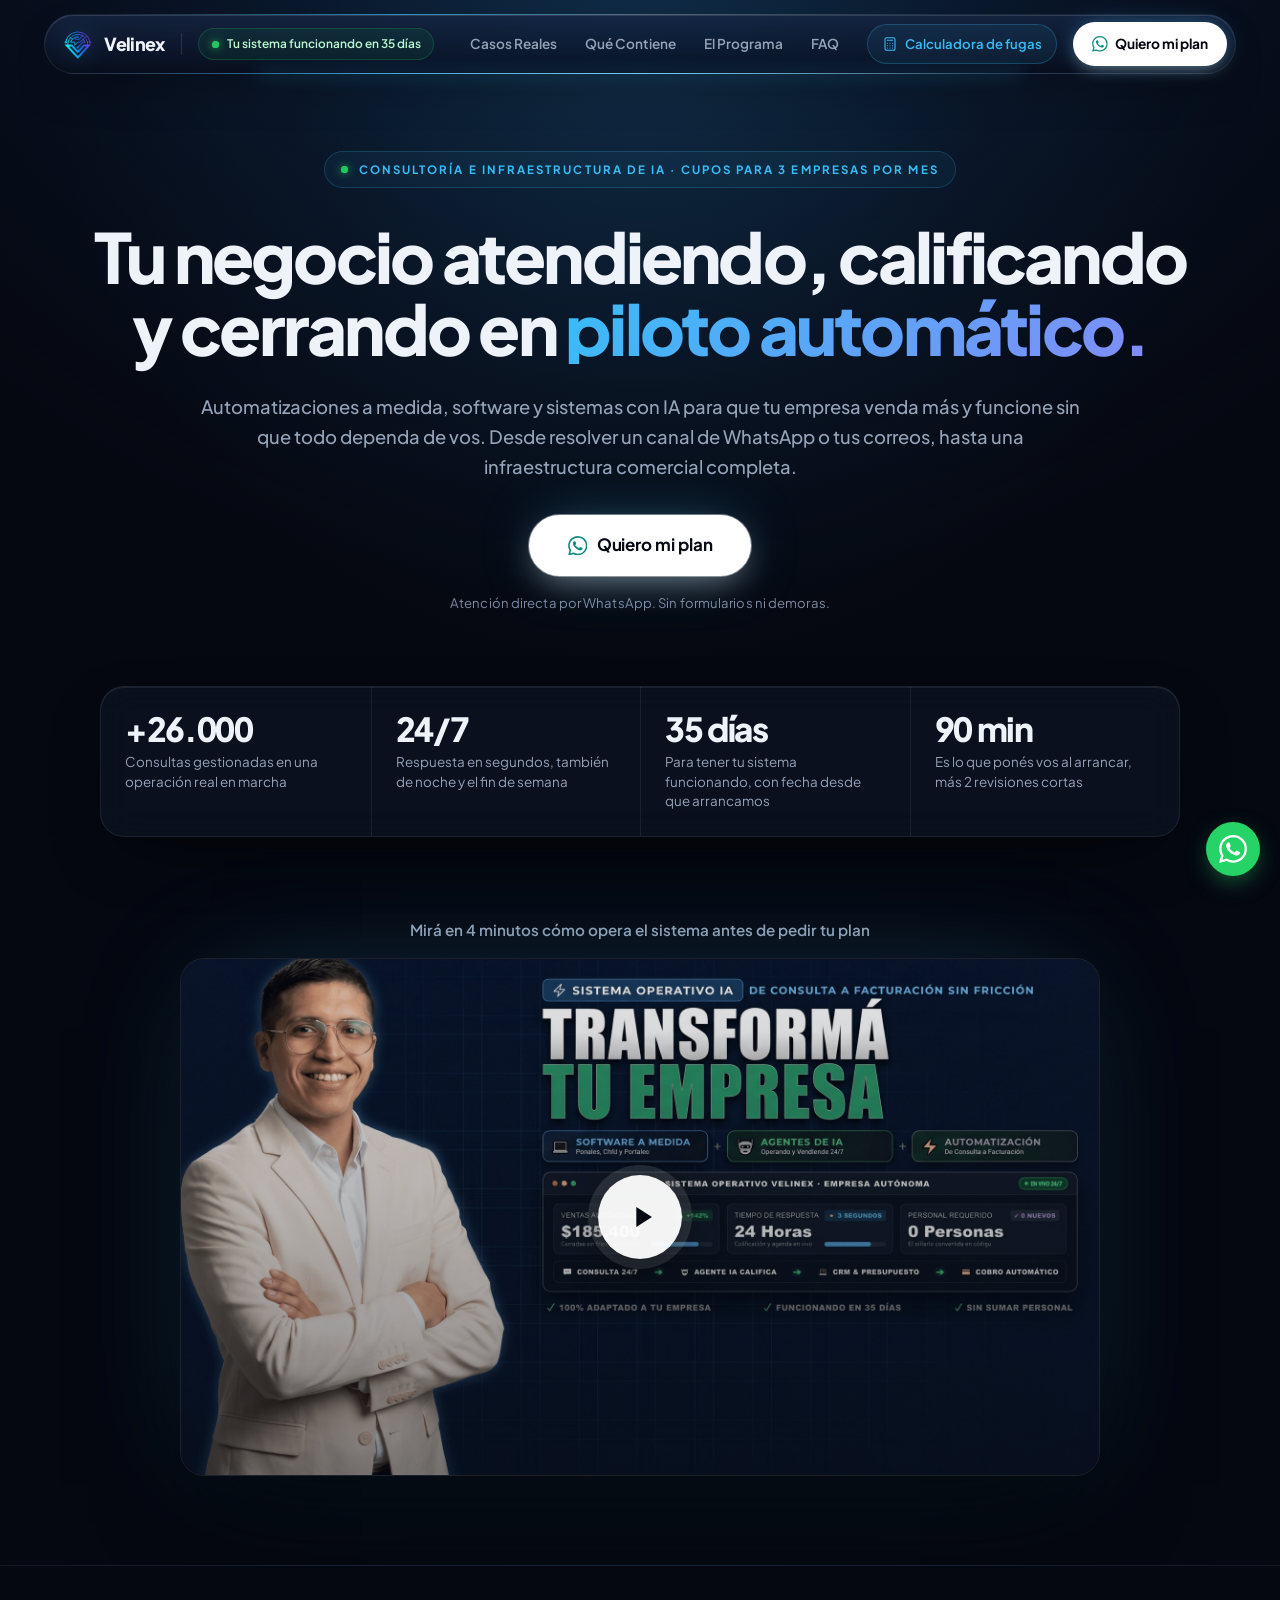
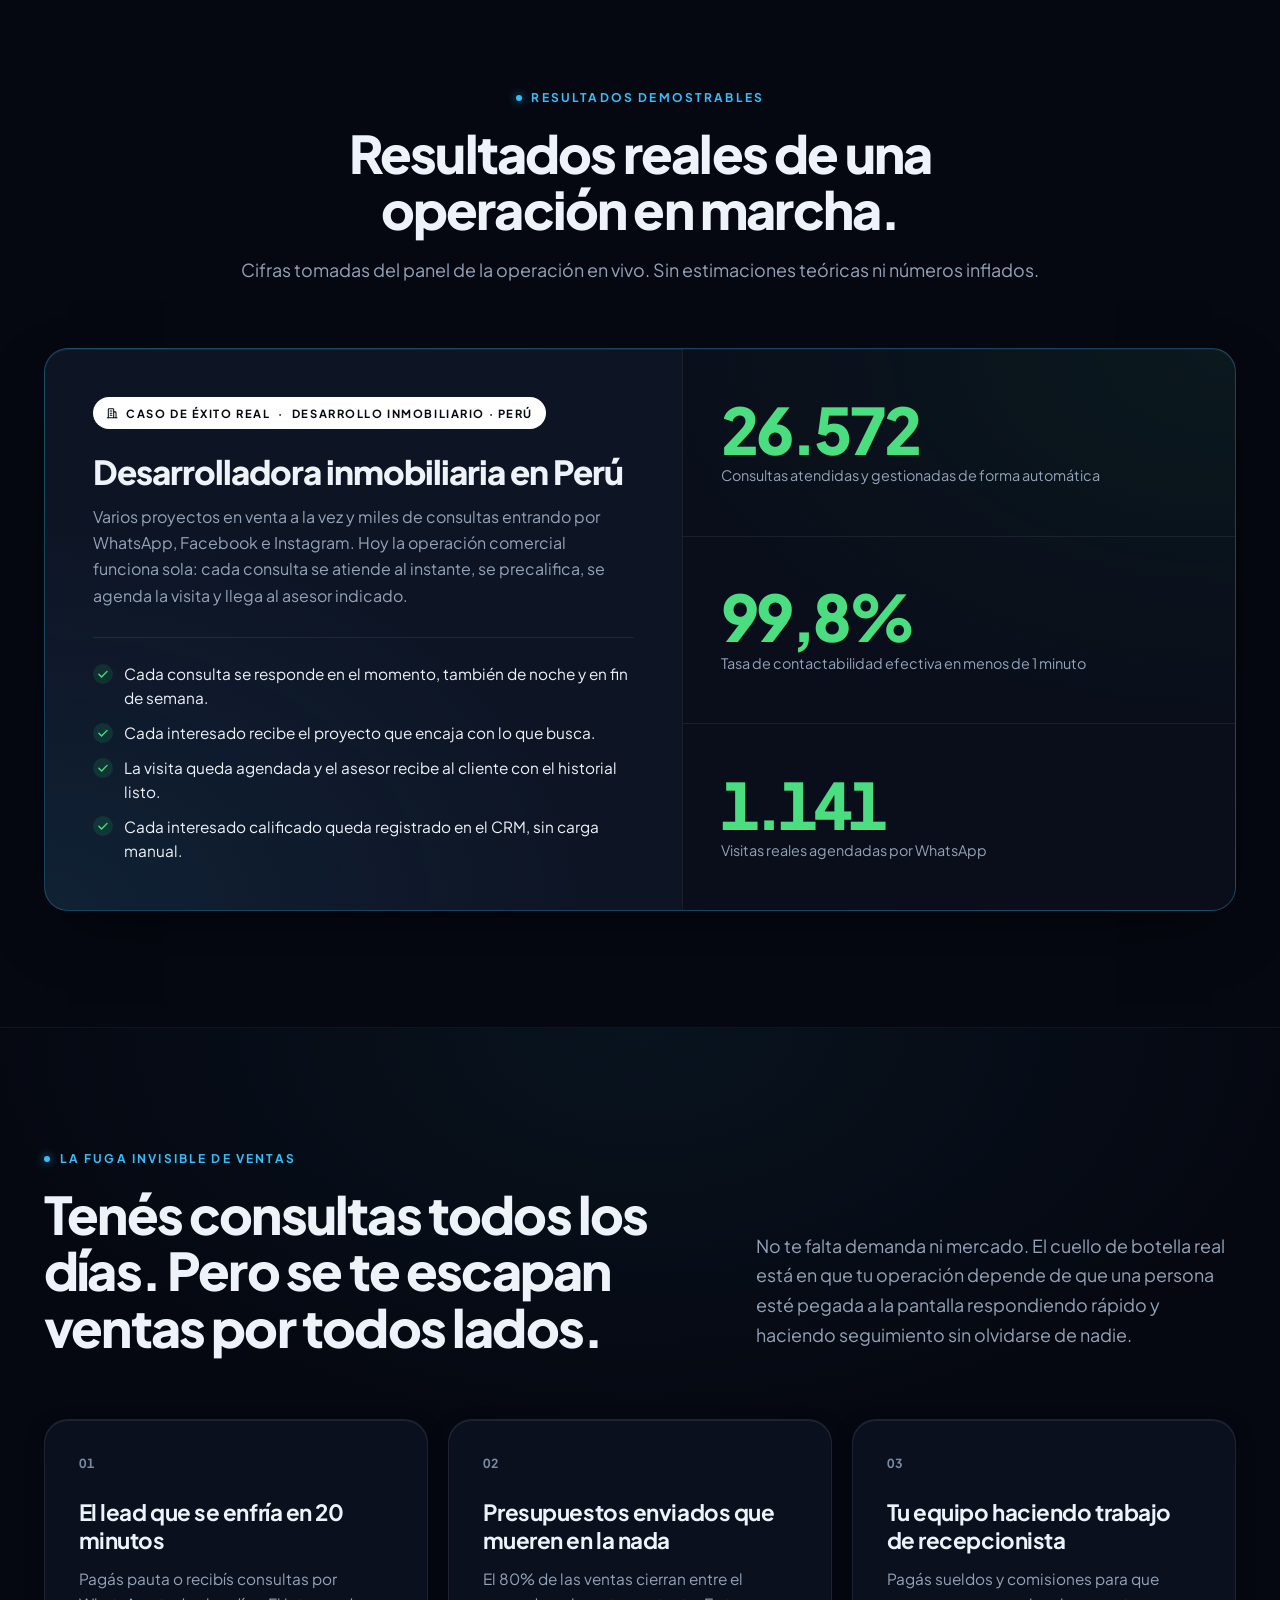
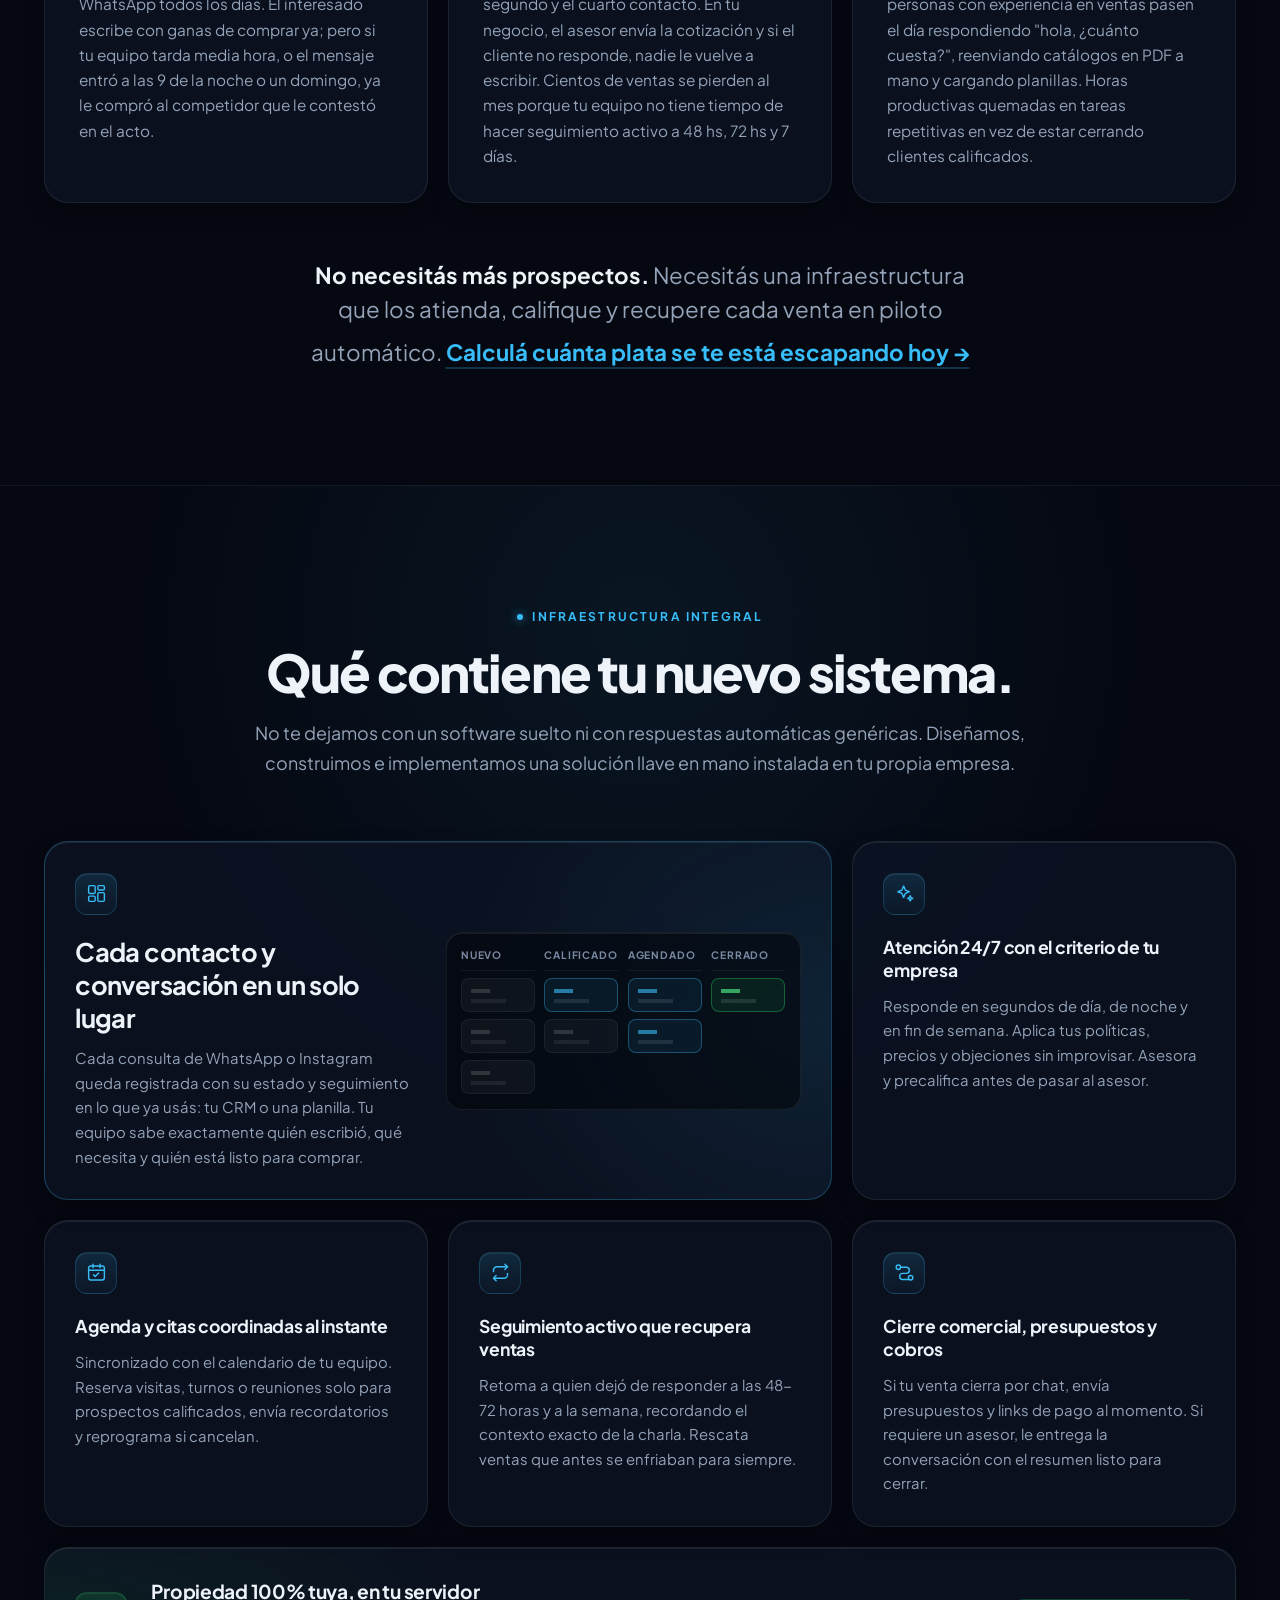
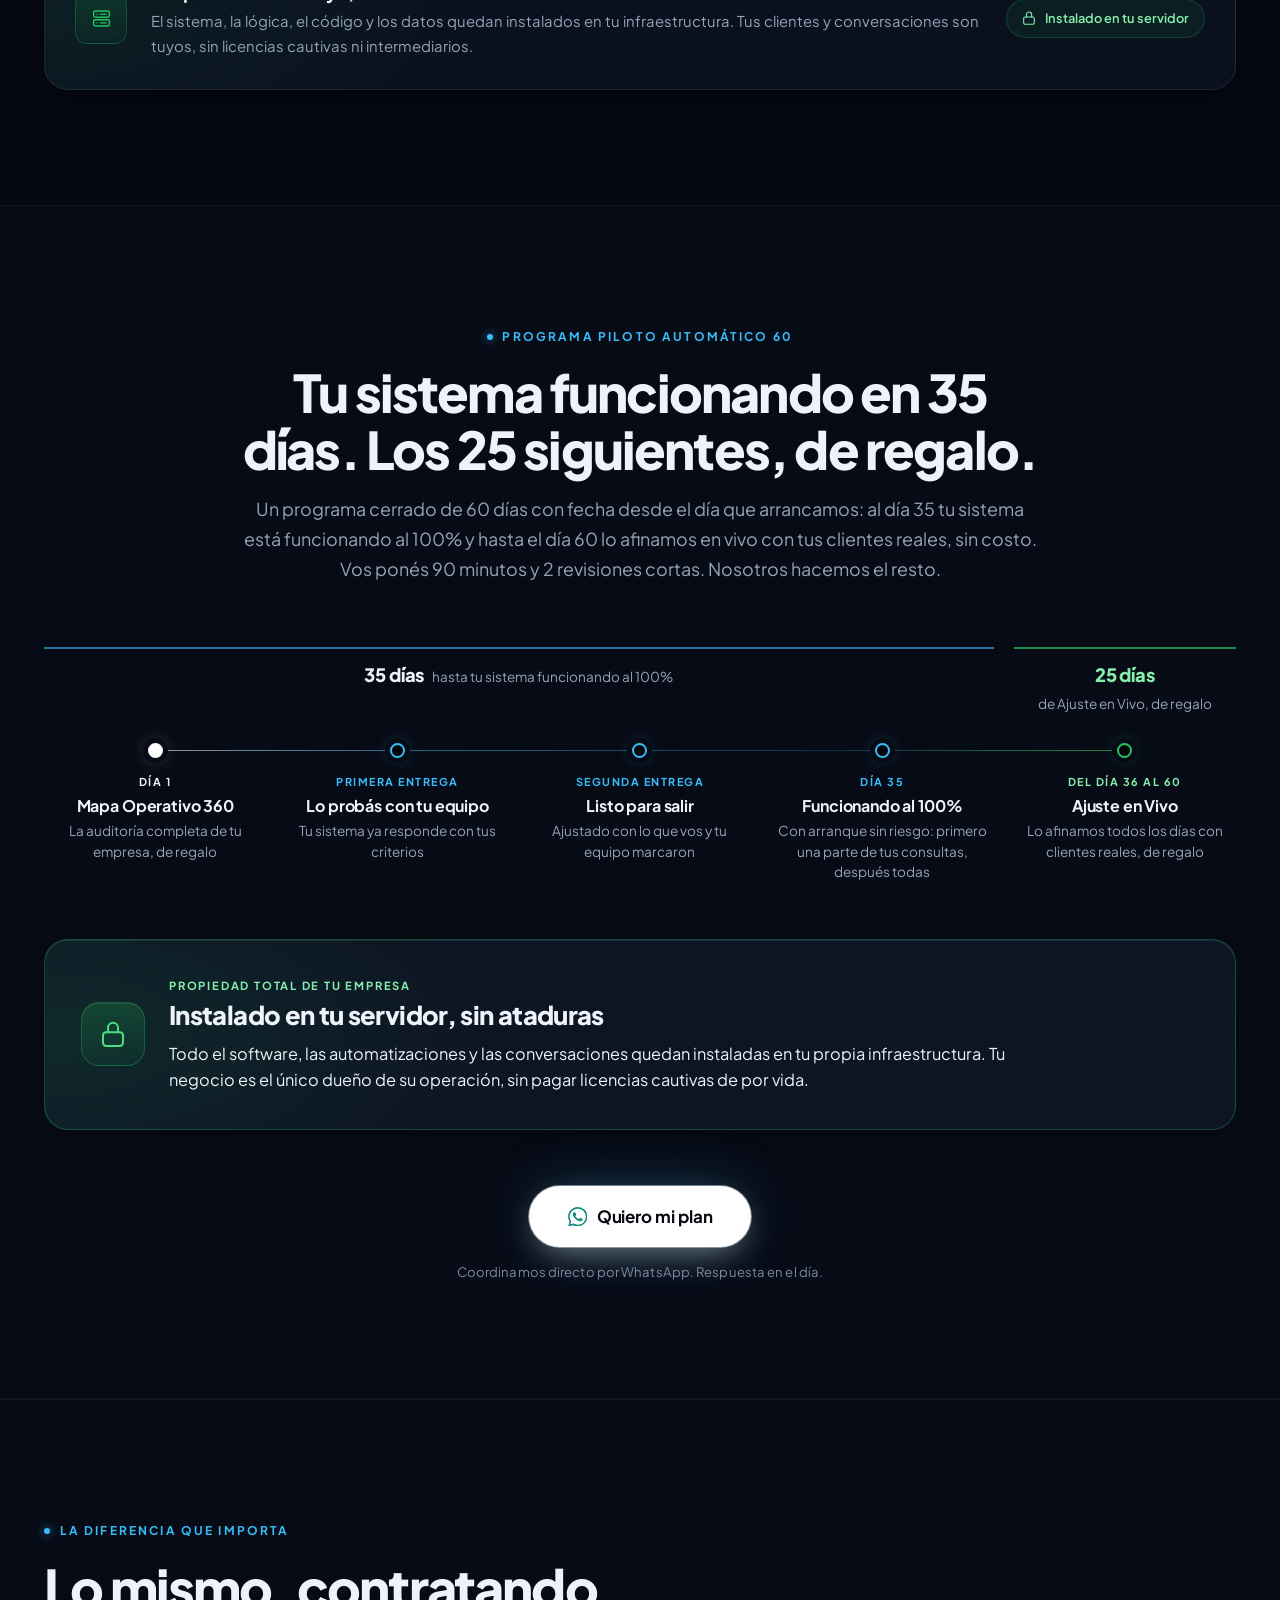
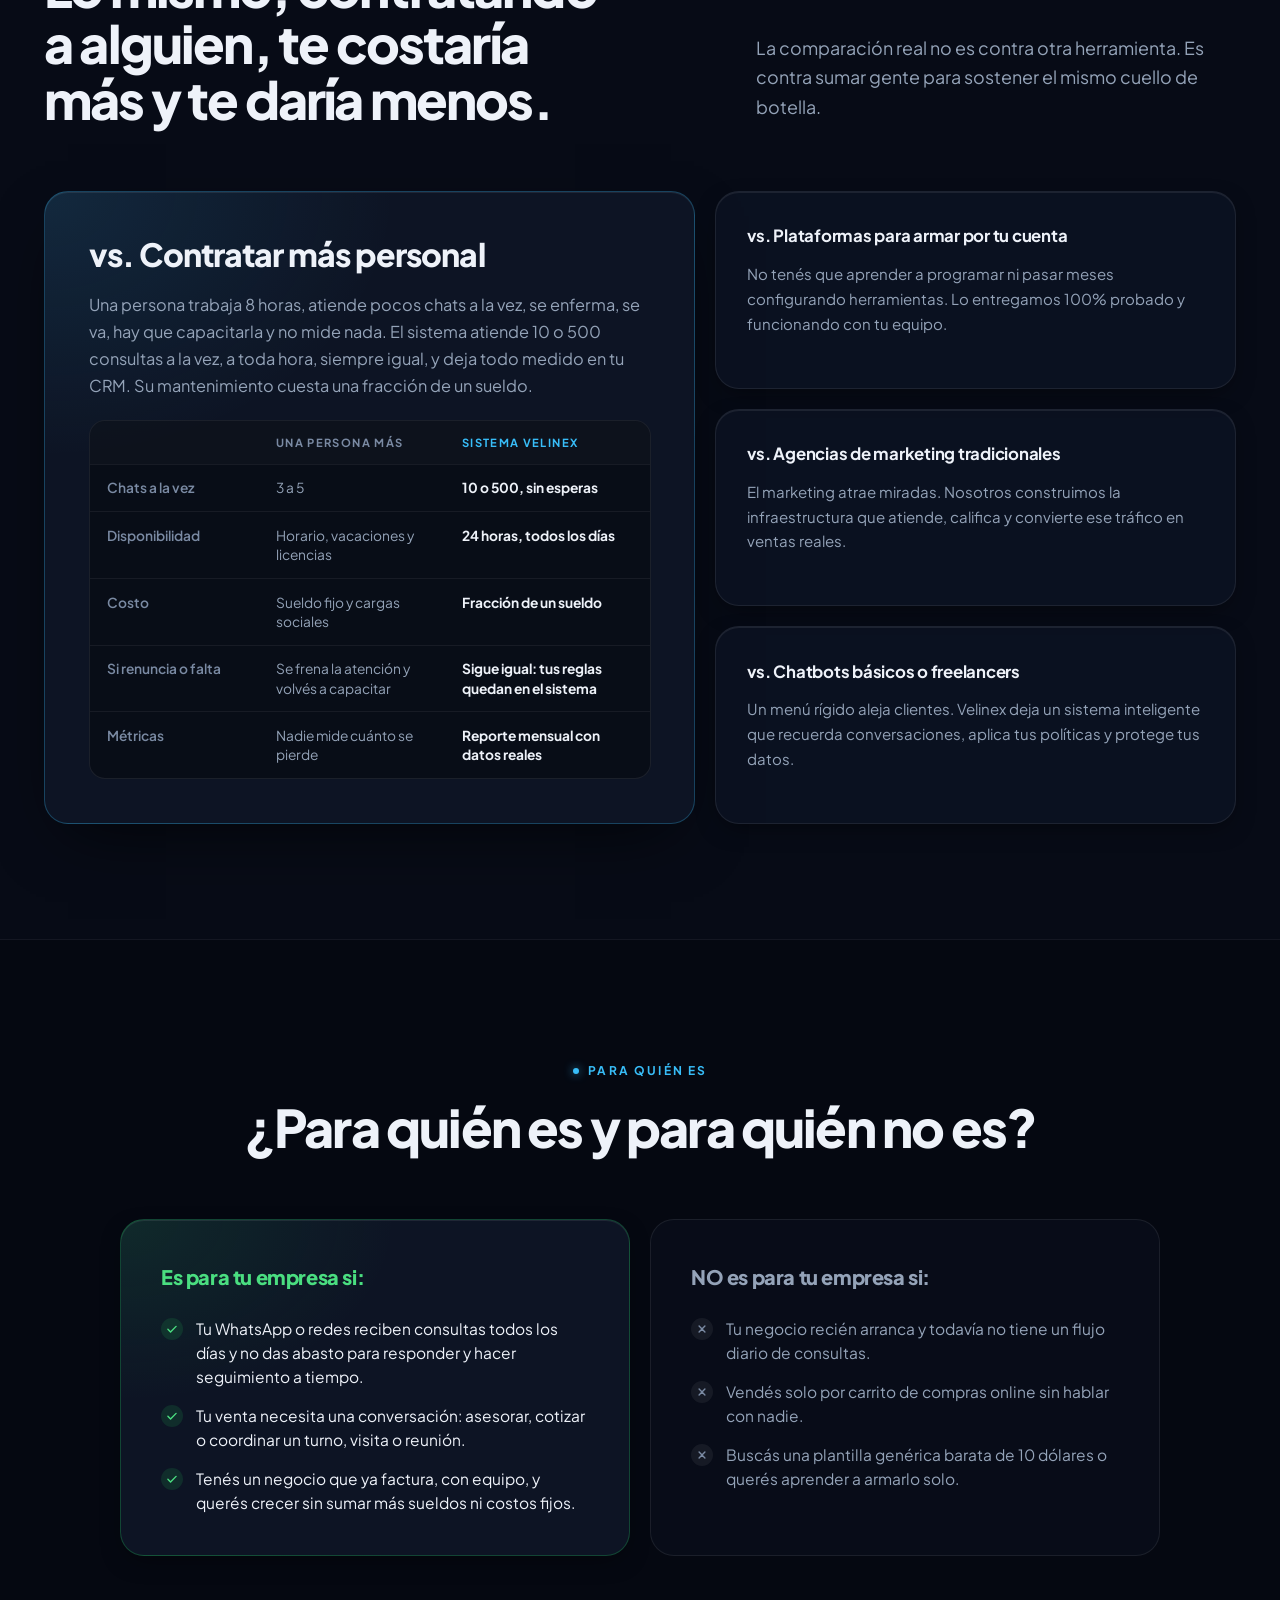
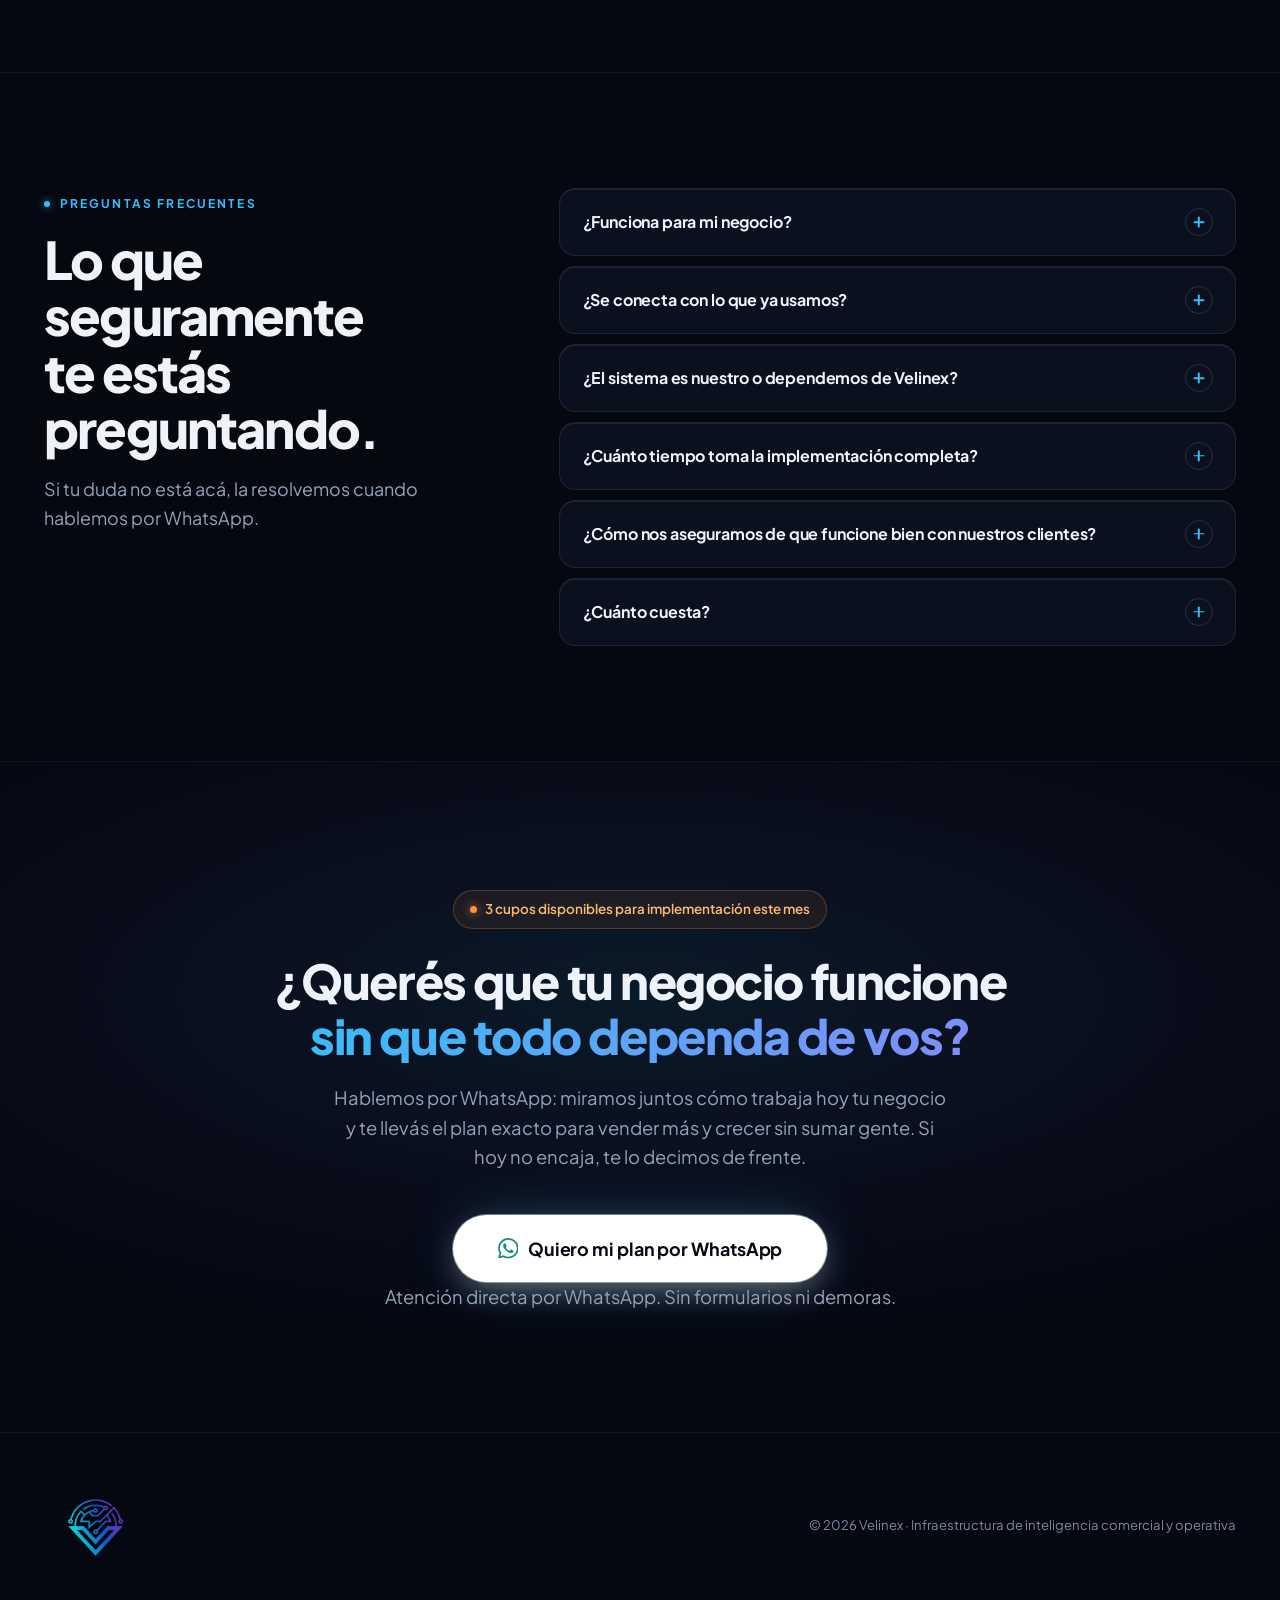
==== commit bc967a17: "feat(landing): dolor comercial visceral y real - lead enfriado, presupuestos sin seguimiento y recep" ====
--- a/index.html
+++ b/index.html
@@ -366,40 +366,47 @@
       <div class="container">
         <div class="section-head section-head--split">
           <div>
-            <p class="section-eyebrow">El límite operativo</p>
+            <p class="section-eyebrow">La fuga invisible de ventas</p>
             <h2 class="pain-title">
-              El problema no es falta de demanda. Es que tu operación depende de personas disponibles.
+              Tenés consultas todos los días. Pero se te escapan ventas por todos lados.
             </h2>
           </div>
           <p class="section-subtitle">
-            Cuando crecer significa que alguien tiene que estar siempre conectado respondiendo, se crea un cuello de botella invisible que frena la rentabilidad de tu empresa.
+            No te falta demanda ni mercado. El cuello de botella real está en que tu operación depende de que una persona esté pegada a la pantalla respondiendo rápido y haciendo seguimiento sin olvidarse de nadie.
           </p>
         </div>
 
         <div class="pain-grid">
-          <div class="pain-card pain-card--lead">
+          <div class="pain-card">
             <span class="pain-num">01</span>
-            <h3>Fuga silenciosa de ventas</h3>
-            <p>
-              Las consultas que entran de noche o fin de semana se enfrían. El primero que responde se queda con la venta, y si demorás 30 minutos ya le compraron a otro.
+            <h3>El lead que se enfría en 20 minutos</h3>
+            <p>
+              Pagás pauta o recibís consultas por WhatsApp todos los días. El interesado escribe con ganas de comprar ya; pero si tu equipo tarda media hora, o el mensaje entró a las 9 de la noche o un domingo, ya le compró al competidor que le contestó en el acto.
             </p>
           </div>
           <div class="pain-card">
             <span class="pain-num">02</span>
-            <h3>Equipo atrapado en tareas manuales</h3>
-            <p>
-              Vendedores capacitados pasan horas respondiendo preguntas básicas, enviando cotizaciones a mano y cargando datos en planillas en vez de cerrar.
+            <h3>Presupuestos enviados que mueren en la nada</h3>
+            <p>
+              El 80% de las ventas cierran entre el segundo y el cuarto contacto. En tu negocio, el asesor envía la cotización y si el cliente no responde, nadie le vuelve a escribir. Cientos de ventas se pierden al mes porque tu equipo no tiene tiempo de hacer seguimiento activo a 48 hs, 72 hs y 7 días.
+            </p>
+          </div>
+          <div class="pain-card">
+            <span class="pain-num">03</span>
+            <h3>Tu equipo haciendo trabajo de recepcionista</h3>
+            <p>
+              Pagás sueldos y comisiones para que personas con experiencia en ventas pasen el día respondiendo "hola, ¿cuánto cuesta?", reenviando catálogos en PDF a mano y cargando planillas. Horas productivas quemadas en tareas repetitivas en vez de estar cerrando clientes calificados.
             </p>
           </div>
         </div>
 
         <p class="pain-closer">
-          <strong>No te faltan oportunidades.</strong> Te falta una infraestructura que las atienda y las convierta sin depender del tiempo de nadie.
+          <strong>No necesitás más prospectos.</strong> Necesitás una infraestructura que los atienda, califique y recupere cada venta en piloto automático.
           <a
             href="calculadora.html"
             class="pain-closer-link"
             onclick="trackCTAClick('CTA_Dolor_Calculadora')"
-          >Calculá cuánto te está costando hoy →</a>
+          >Calculá cuánta plata se te está escapando hoy →</a>
         </p>
       </div>
     </section>
--- a/style.css
+++ b/style.css
@@ -996,7 +996,10 @@
 }
 /* ── DOLOR (#dolor) ─────────────────────────────────────── */
 .pain-section {
-  background: var(--alt-bg);
+  position: relative;
+  background:
+    radial-gradient(ellipse 80% 60% at 50% 0%, rgba(56, 189, 248, 0.06) 0%, transparent 65%),
+    var(--canvas);
   padding: var(--section-pad) 0;
   border-top: 1px solid rgba(255, 255, 255, 0.05);
   border-bottom: 1px solid rgba(255, 255, 255, 0.05);
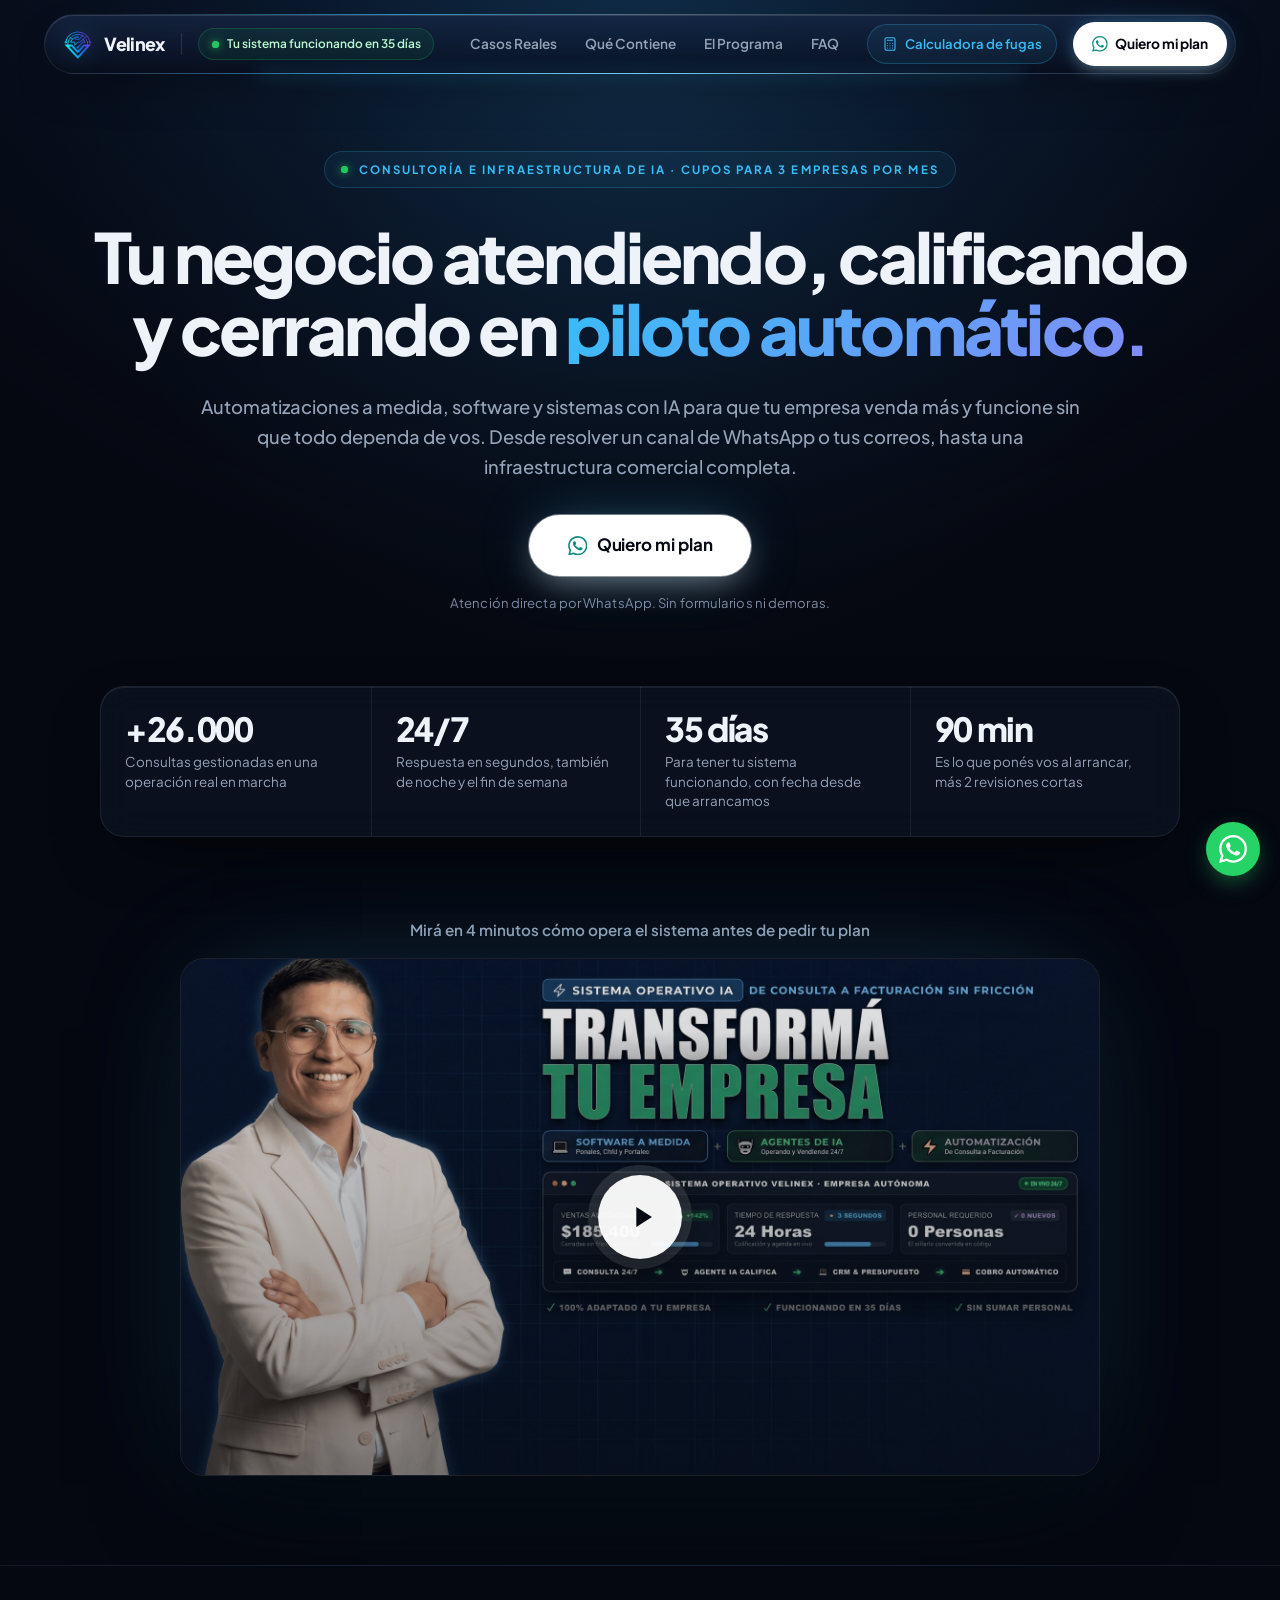
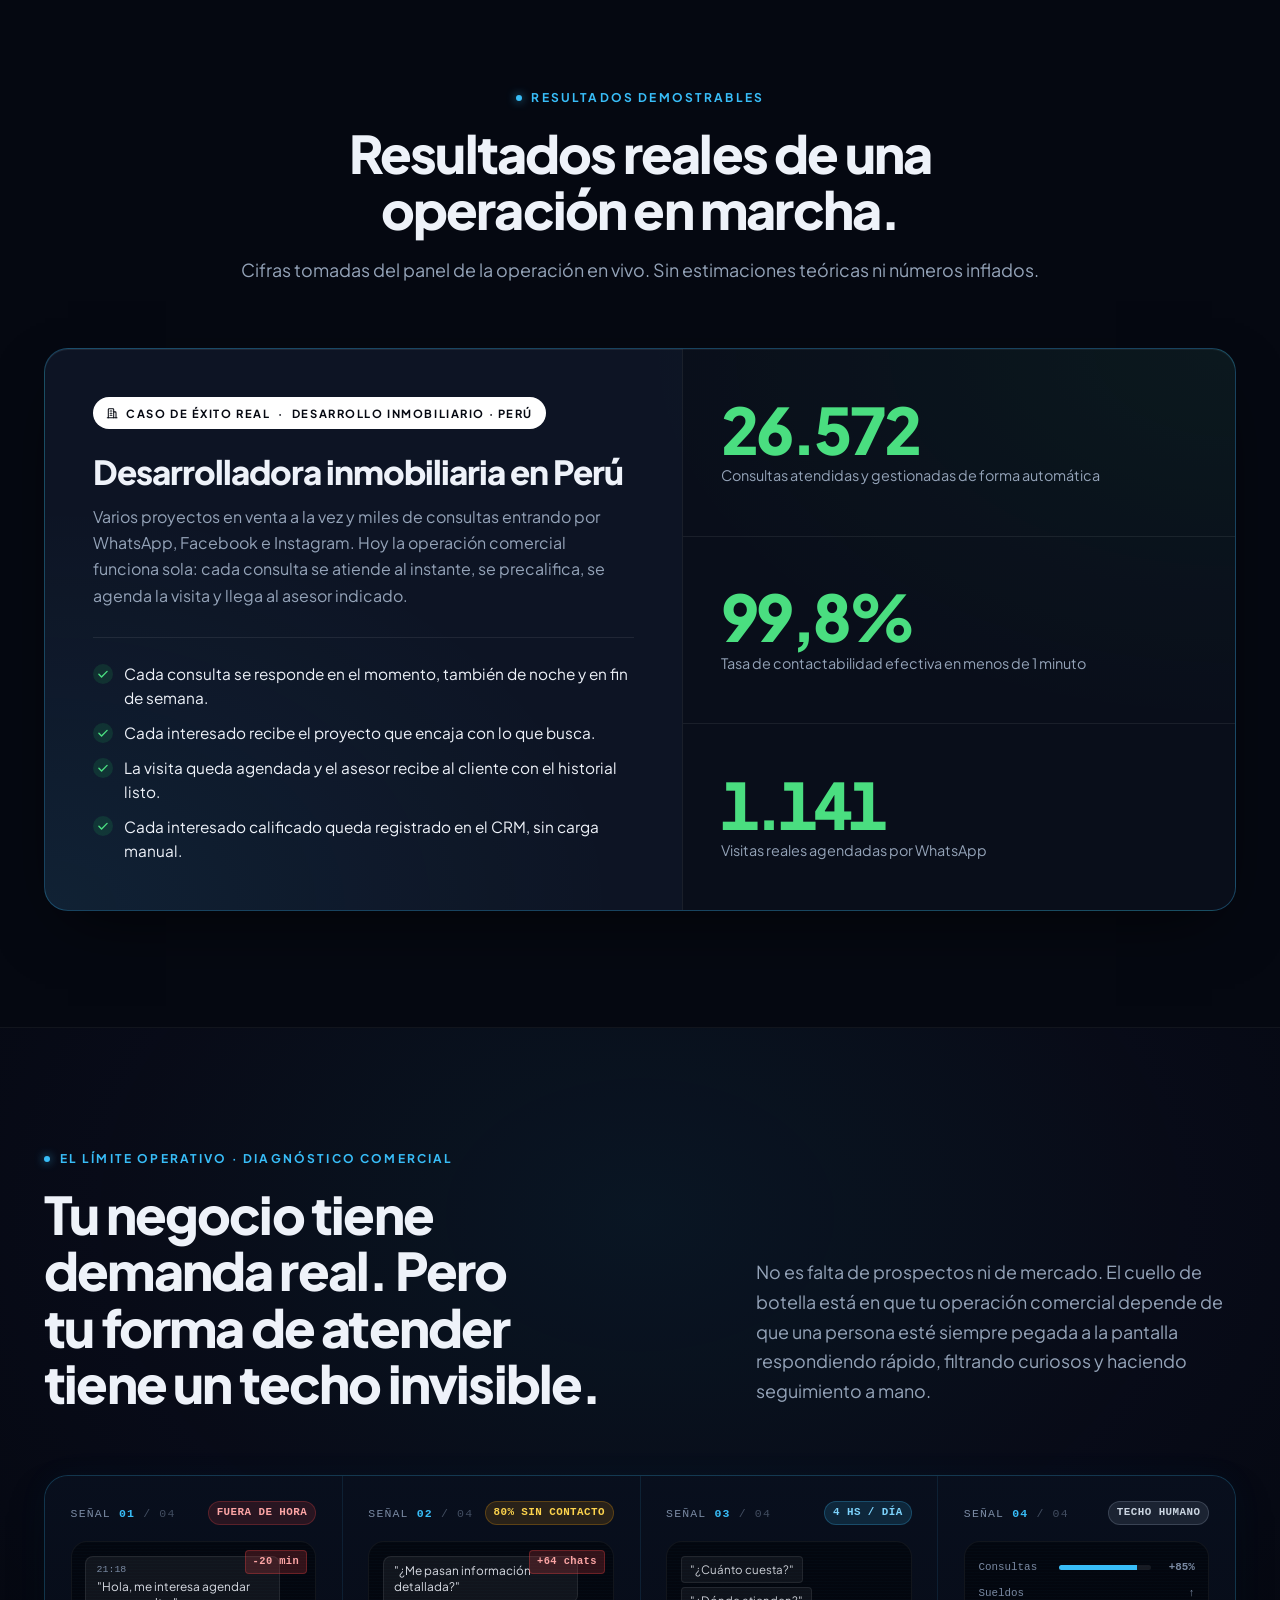
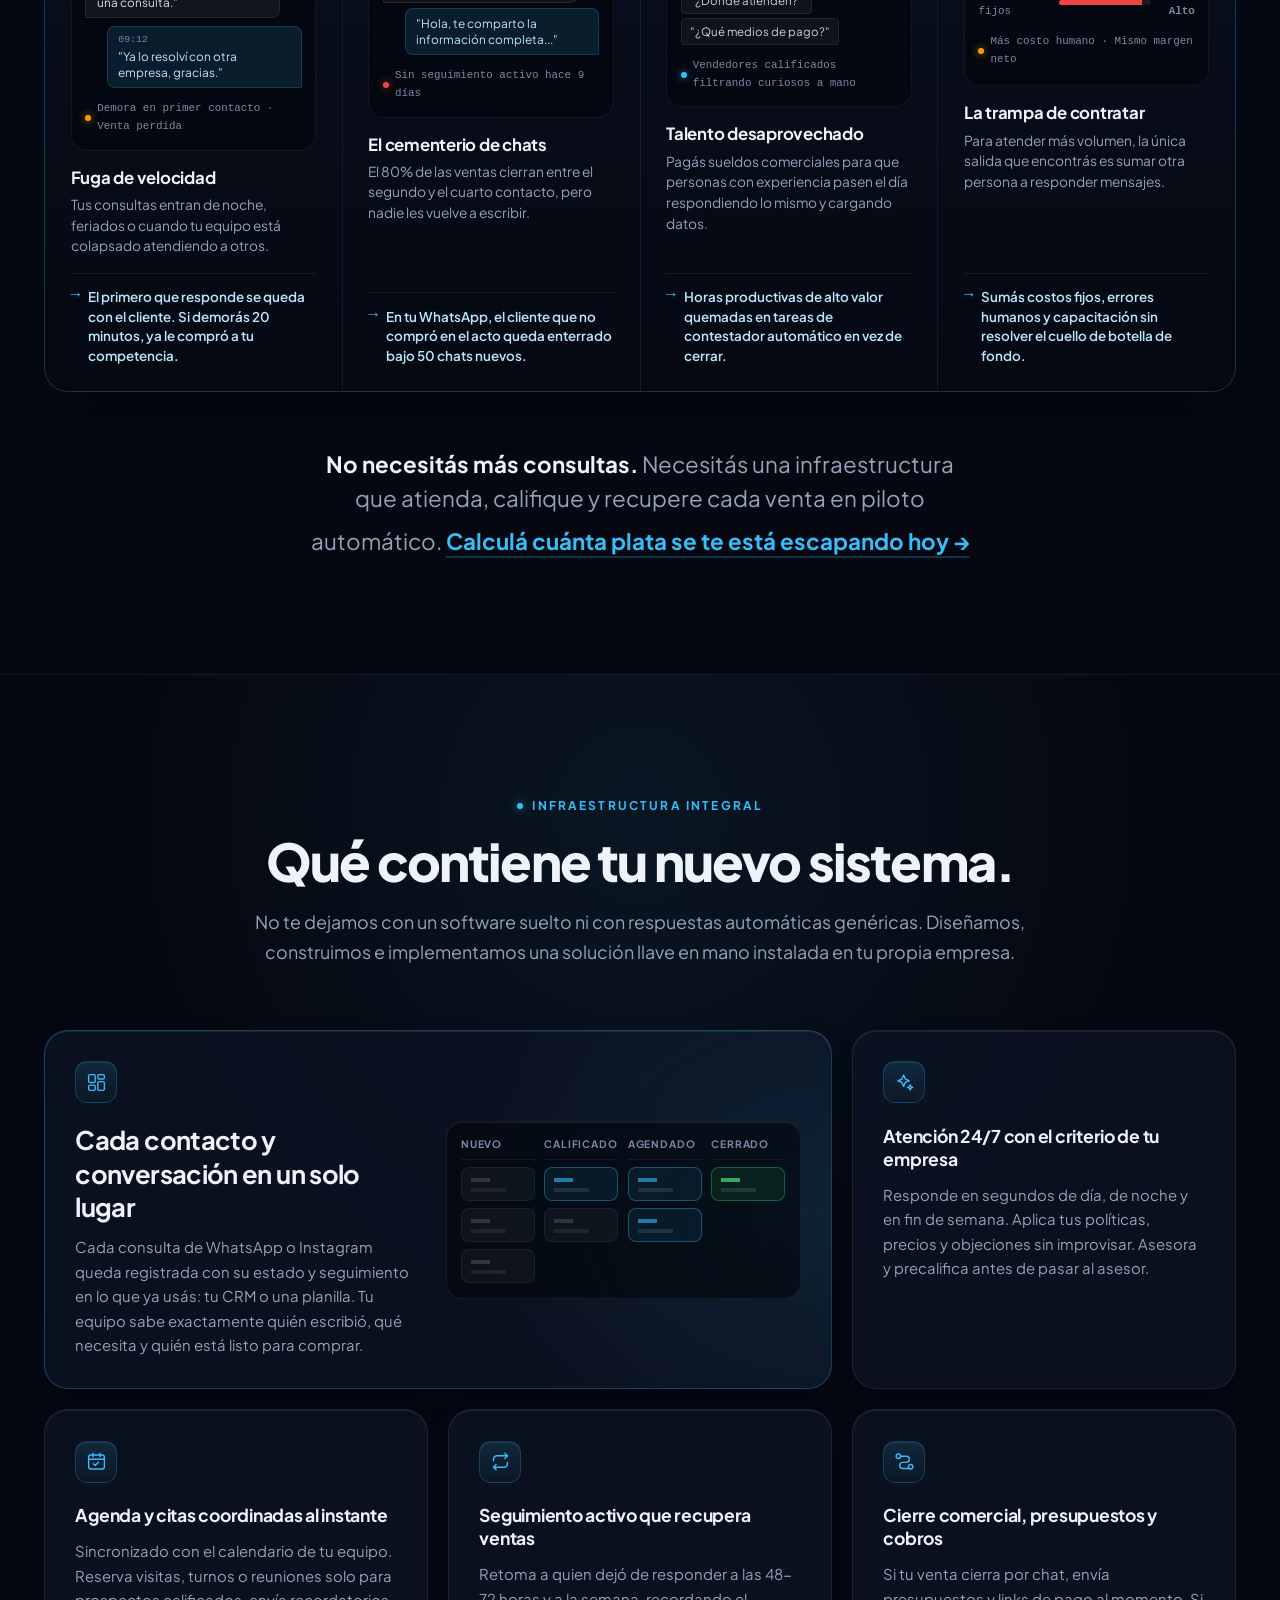
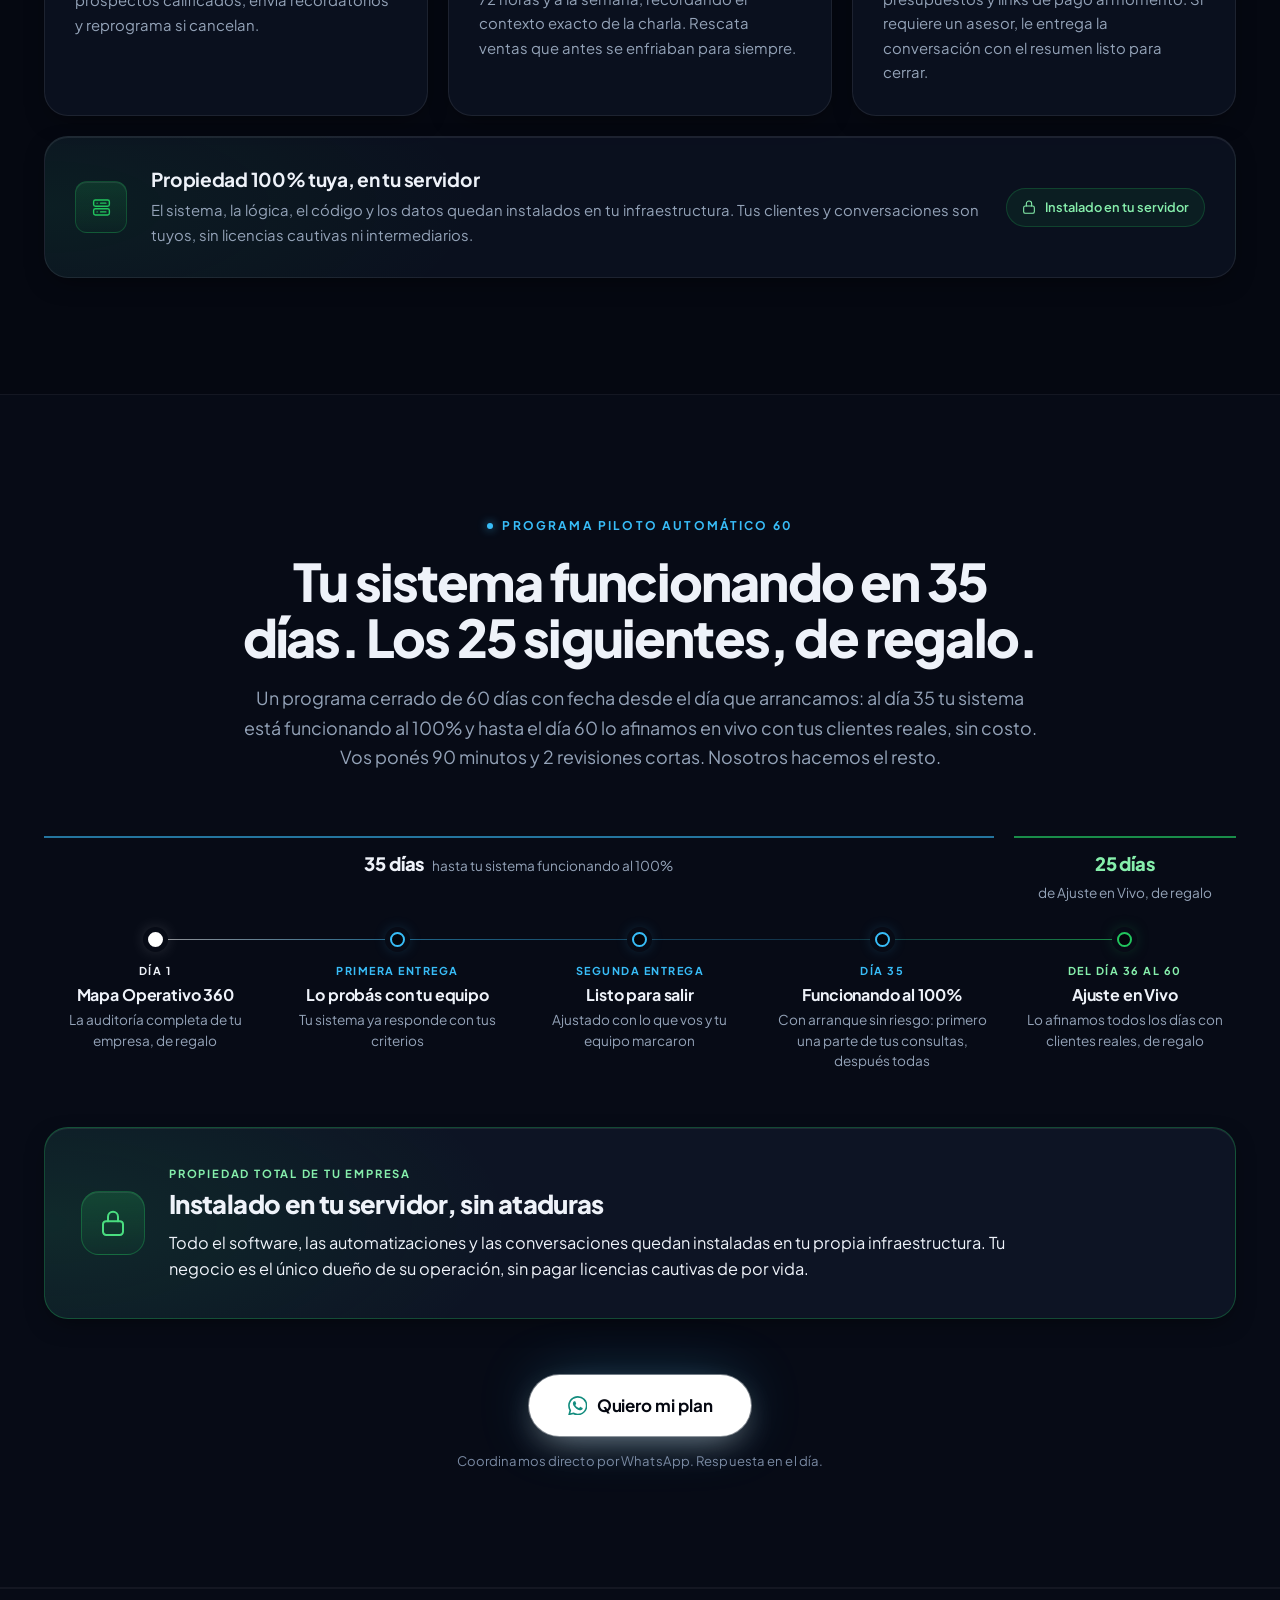
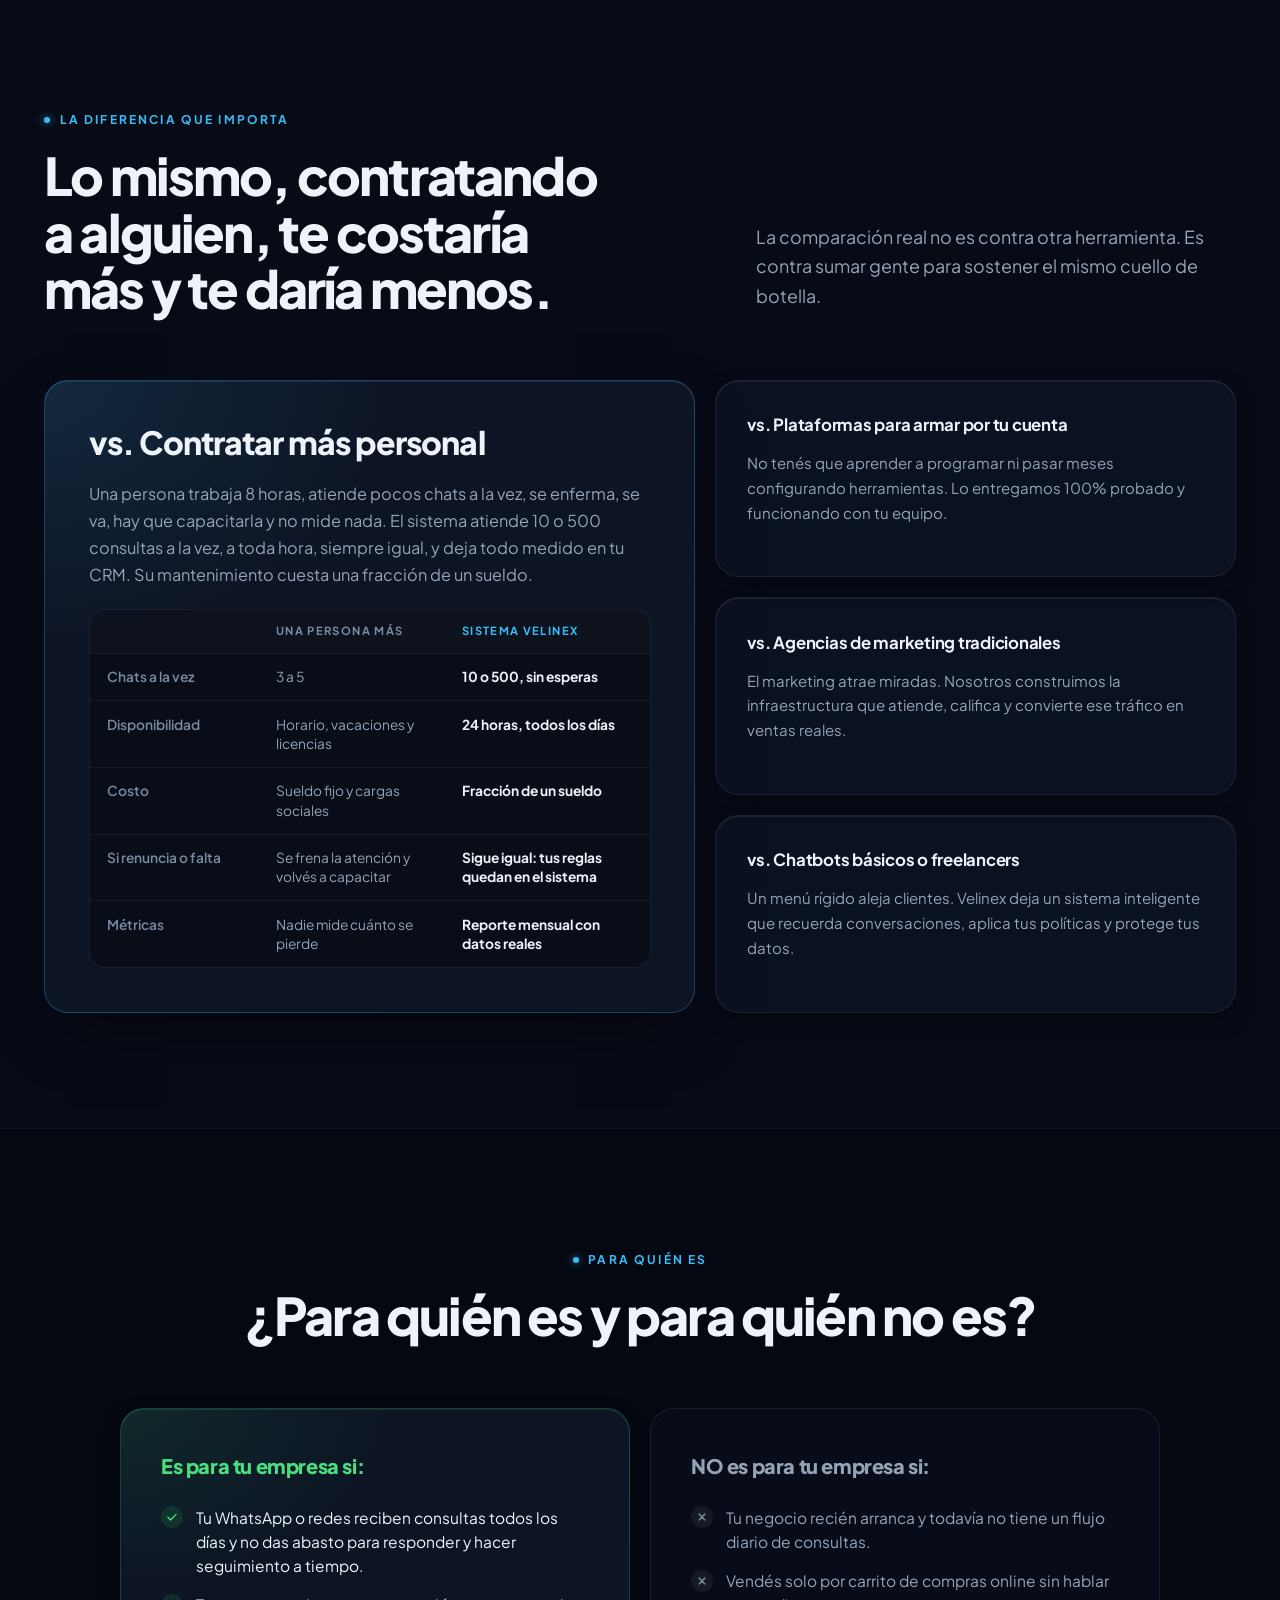
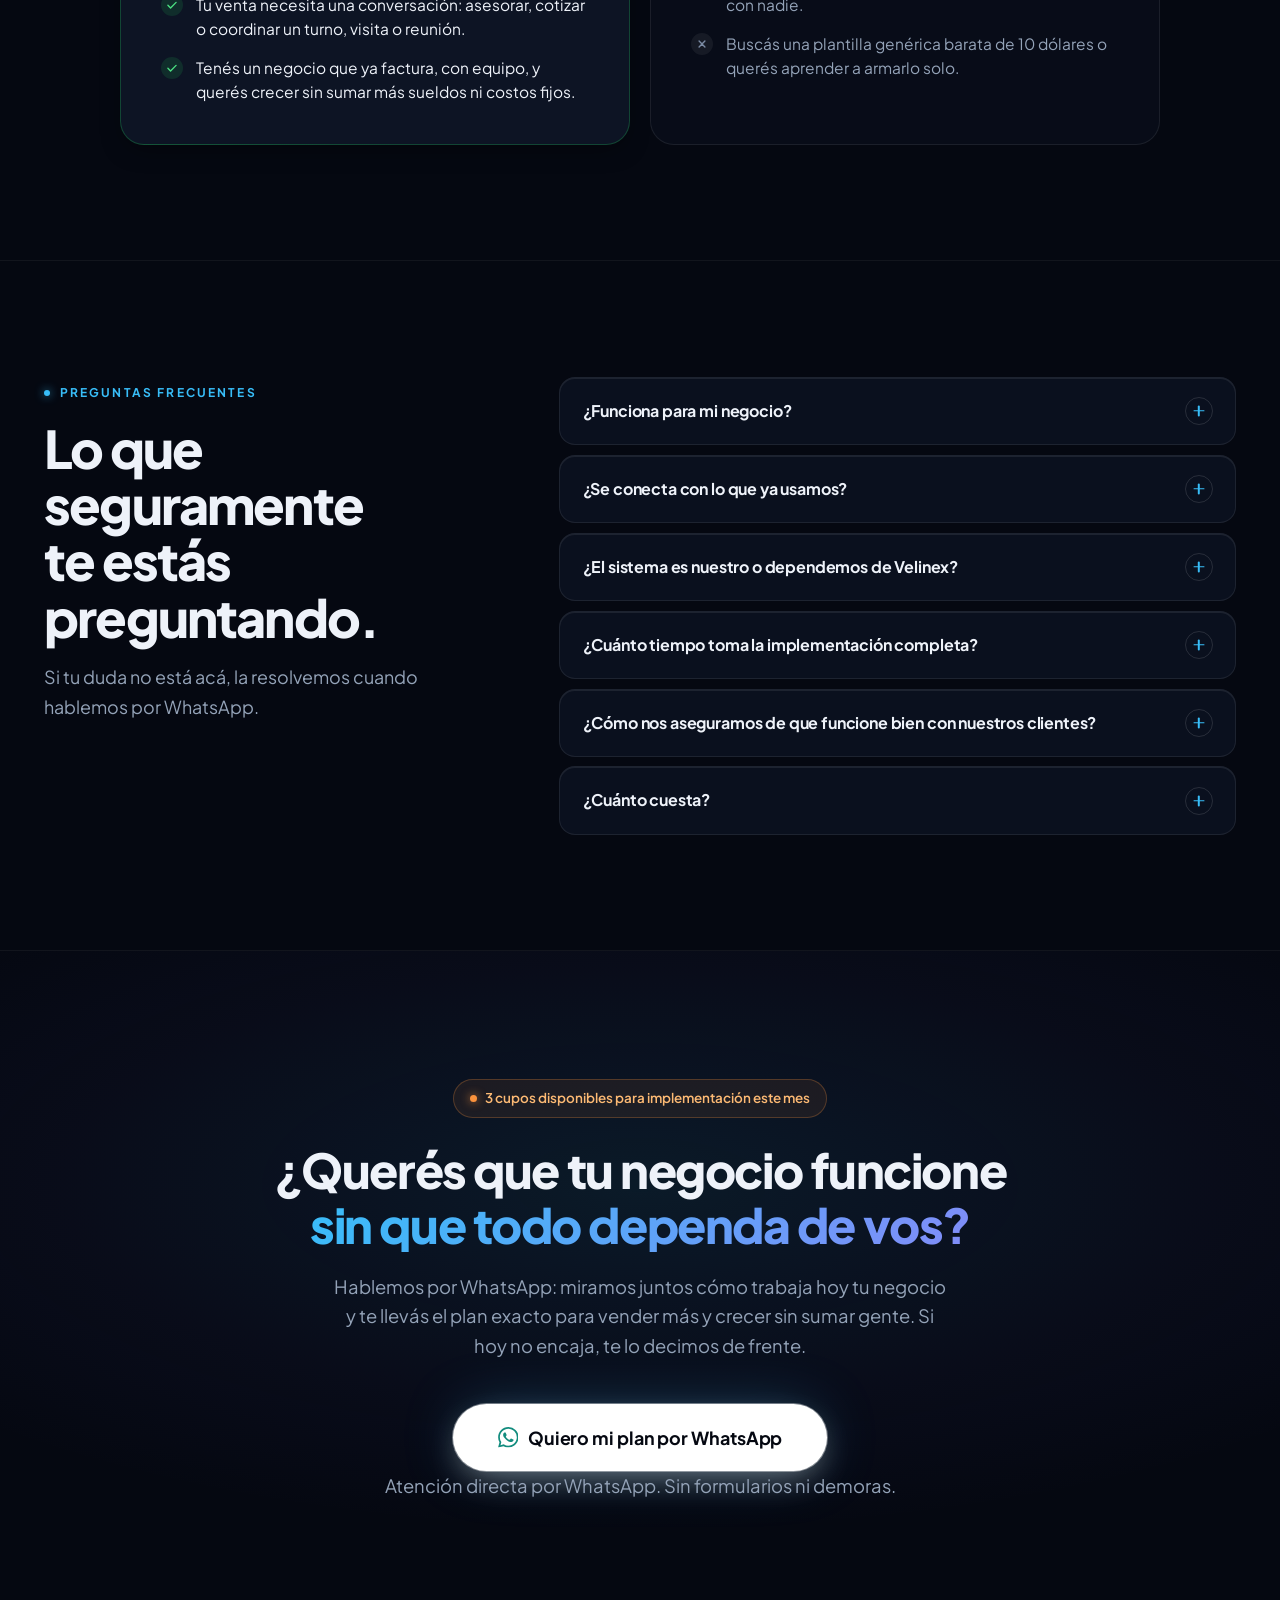
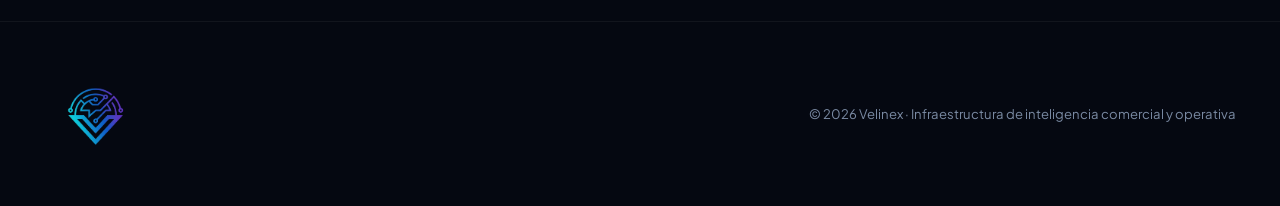
==== commit 2bac9aa4: "feat(landing): consola de diagnostico obsidian para dolor comercial multirubro sin presupuestos" ====
--- a/index.html
+++ b/index.html
@@ -362,51 +362,150 @@
     <!-- ============================================================
      DOLOR: EL LÍMITE OPERATIVO (Sintético con puente a la calculadora)
 ============================================================ -->
-    <section class="pain-section fade-in" id="dolor">
+        <section class="pain-section fade-in" id="dolor">
       <div class="container">
         <div class="section-head section-head--split">
           <div>
-            <p class="section-eyebrow">La fuga invisible de ventas</p>
+            <p class="section-eyebrow">El límite operativo · Diagnóstico comercial</p>
             <h2 class="pain-title">
-              Tenés consultas todos los días. Pero se te escapan ventas por todos lados.
+              Tu negocio tiene demanda real. Pero tu forma de atender tiene un techo invisible.
             </h2>
           </div>
           <p class="section-subtitle">
-            No te falta demanda ni mercado. El cuello de botella real está en que tu operación depende de que una persona esté pegada a la pantalla respondiendo rápido y haciendo seguimiento sin olvidarse de nadie.
+            No es falta de prospectos ni de mercado. El cuello de botella está en que tu operación comercial depende de que una persona esté siempre pegada a la pantalla respondiendo rápido, filtrando curiosos y haciendo seguimiento a mano.
           </p>
         </div>
 
-        <div class="pain-grid">
-          <div class="pain-card">
-            <span class="pain-num">01</span>
-            <h3>El lead que se enfría en 20 minutos</h3>
-            <p>
-              Pagás pauta o recibís consultas por WhatsApp todos los días. El interesado escribe con ganas de comprar ya; pero si tu equipo tarda media hora, o el mensaje entró a las 9 de la noche o un domingo, ya le compró al competidor que le contestó en el acto.
-            </p>
-          </div>
-          <div class="pain-card">
-            <span class="pain-num">02</span>
-            <h3>Presupuestos enviados que mueren en la nada</h3>
-            <p>
-              El 80% de las ventas cierran entre el segundo y el cuarto contacto. En tu negocio, el asesor envía la cotización y si el cliente no responde, nadie le vuelve a escribir. Cientos de ventas se pierden al mes porque tu equipo no tiene tiempo de hacer seguimiento activo a 48 hs, 72 hs y 7 días.
-            </p>
-          </div>
-          <div class="pain-card">
-            <span class="pain-num">03</span>
-            <h3>Tu equipo haciendo trabajo de recepcionista</h3>
-            <p>
-              Pagás sueldos y comisiones para que personas con experiencia en ventas pasen el día respondiendo "hola, ¿cuánto cuesta?", reenviando catálogos en PDF a mano y cargando planillas. Horas productivas quemadas en tareas repetitivas en vez de estar cerrando clientes calificados.
-            </p>
-          </div>
+        <div class="pain-console" role="region" aria-label="Diagnóstico de fugas operativas">
+          <article class="pain-panel">
+            <div class="pain-panel-cab">
+              <span class="pain-hud-tag">SEÑAL <b class="text-cyan">01</b> <span class="pain-hud-div">/ 04</span></span>
+              <span class="pain-badge-micro pain-badge--danger">Fuera de hora</span>
+            </div>
+            <div class="pain-mini" aria-hidden="true">
+              <div class="pain-mini-badge">-20 min</div>
+              <div class="pain-bubble pain-bubble--in">
+                <span class="pain-bubble-time">21:18</span>
+                "Hola, me interesa agendar una consulta."
+              </div>
+              <div class="pain-bubble pain-bubble--out">
+                <span class="pain-bubble-time">09:12</span>
+                "Ya lo resolví con otra empresa, gracias."
+              </div>
+              <div class="pain-mini-status">
+                <span class="pain-pulse-dot pain-pulse-dot--amber"></span>
+                <span>Demora en primer contacto · Venta perdida</span>
+              </div>
+            </div>
+            <div class="pain-body">
+              <h3 class="pain-label">Fuga de velocidad</h3>
+              <p class="pain-cause">
+                Tus consultas entran de noche, feriados o cuando tu equipo está colapsado atendiendo a otros.
+              </p>
+            </div>
+            <div class="pain-impact">
+              <span class="pain-impact-arrow">→</span>
+              <span>El primero que responde se queda con el cliente. Si demorás 20 minutos, ya le compró a tu competencia.</span>
+            </div>
+          </article>
+
+          <article class="pain-panel">
+            <div class="pain-panel-cab">
+              <span class="pain-hud-tag">SEÑAL <b class="text-cyan">02</b> <span class="pain-hud-div">/ 04</span></span>
+              <span class="pain-badge-micro pain-badge--warning">80% sin contacto</span>
+            </div>
+            <div class="pain-mini" aria-hidden="true">
+              <div class="pain-mini-badge">+64 chats</div>
+              <div class="pain-chat-thread">
+                <div class="pain-bubble pain-bubble--in">"¿Me pasan información detallada?"</div>
+                <div class="pain-bubble pain-bubble--out">"Hola, te comparto la información completa..."</div>
+              </div>
+              <div class="pain-mini-status">
+                <span class="pain-pulse-dot pain-pulse-dot--red"></span>
+                <span>Sin seguimiento activo hace 9 días</span>
+              </div>
+            </div>
+            <div class="pain-body">
+              <h3 class="pain-label">El cementerio de chats</h3>
+              <p class="pain-cause">
+                El 80% de las ventas cierran entre el segundo y el cuarto contacto, pero nadie les vuelve a escribir.
+              </p>
+            </div>
+            <div class="pain-impact">
+              <span class="pain-impact-arrow">→</span>
+              <span>En tu WhatsApp, el cliente que no compró en el acto queda enterrado bajo 50 chats nuevos.</span>
+            </div>
+          </article>
+
+          <article class="pain-panel">
+            <div class="pain-panel-cab">
+              <span class="pain-hud-tag">SEÑAL <b class="text-cyan">03</b> <span class="pain-hud-div">/ 04</span></span>
+              <span class="pain-badge-micro pain-badge--info">4 hs / día</span>
+            </div>
+            <div class="pain-mini" aria-hidden="true">
+              <div class="pain-chips">
+                <span class="pain-chip">"¿Cuánto cuesta?"</span>
+                <span class="pain-chip">"¿Dónde atienden?"</span>
+                <span class="pain-chip">"¿Qué medios de pago?"</span>
+              </div>
+              <div class="pain-mini-status">
+                <span class="pain-pulse-dot pain-pulse-dot--cyan"></span>
+                <span>Vendedores calificados filtrando curiosos a mano</span>
+              </div>
+            </div>
+            <div class="pain-body">
+              <h3 class="pain-label">Talento desaprovechado</h3>
+              <p class="pain-cause">
+                Pagás sueldos comerciales para que personas con experiencia pasen el día respondiendo lo mismo y cargando datos.
+              </p>
+            </div>
+            <div class="pain-impact">
+              <span class="pain-impact-arrow">→</span>
+              <span>Horas productivas de alto valor quemadas en tareas de contestador automático en vez de cerrar.</span>
+            </div>
+          </article>
+
+          <article class="pain-panel">
+            <div class="pain-panel-cab">
+              <span class="pain-hud-tag">SEÑAL <b class="text-cyan">04</b> <span class="pain-hud-div">/ 04</span></span>
+              <span class="pain-badge-micro pain-badge--neutral">Techo humano</span>
+            </div>
+            <div class="pain-mini" aria-hidden="true">
+              <div class="pain-meter-row">
+                <span class="pain-meter-label">Consultas</span>
+                <div class="pain-meter-bar"><span style="width: 85%;"></span></div>
+                <span class="pain-meter-val">+85%</span>
+              </div>
+              <div class="pain-meter-row">
+                <span class="pain-meter-label">Sueldos fijos</span>
+                <div class="pain-meter-bar pain-meter-bar--danger"><span style="width: 90%;"></span></div>
+                <span class="pain-meter-val">↑ Alto</span>
+              </div>
+              <div class="pain-mini-status">
+                <span class="pain-pulse-dot pain-pulse-dot--amber"></span>
+                <span>Más costo humano · Mismo margen neto</span>
+              </div>
+            </div>
+            <div class="pain-body">
+              <h3 class="pain-label">La trampa de contratar</h3>
+              <p class="pain-cause">
+                Para atender más volumen, la única salida que encontrás es sumar otra persona a responder mensajes.
+              </p>
+            </div>
+            <div class="pain-impact">
+              <span class="pain-impact-arrow">→</span>
+              <span>Sumás costos fijos, errores humanos y capacitación sin resolver el cuello de botella de fondo.</span>
+            </div>
+          </article>
         </div>
 
         <p class="pain-closer">
-          <strong>No necesitás más prospectos.</strong> Necesitás una infraestructura que los atienda, califique y recupere cada venta en piloto automático.
+          <strong>No necesitás más consultas.</strong> Necesitás una infraestructura que atienda, califique y recupere cada venta en piloto automático.
           <a
             href="calculadora.html"
             class="pain-closer-link"
             onclick="trackCTAClick('CTA_Dolor_Calculadora')"
-          >Calculá cuánta plata se te está escapando hoy →</a>
+            >Calculá cuánta plata se te está escapando hoy →</a>
         </p>
       </div>
     </section>
--- a/style.css
+++ b/style.css
@@ -994,64 +994,327 @@
   background: rgba(34, 197, 94, 0.14);
   margin-top: 0.1rem;
 }
-/* ── DOLOR (#dolor) ─────────────────────────────────────── */
+/* ── DOLOR (#dolor): CONSOLA DE DIAGNÓSTICO OBSIDIAN ──────── */
 .pain-section {
   position: relative;
   background:
-    radial-gradient(ellipse 80% 60% at 50% 0%, rgba(56, 189, 248, 0.06) 0%, transparent 65%),
+    radial-gradient(ellipse 90% 65% at 50% 15%, rgba(56, 189, 248, 0.08) 0%, rgba(99, 102, 241, 0.03) 45%, transparent 75%),
     var(--canvas);
   padding: var(--section-pad) 0;
   border-top: 1px solid rgba(255, 255, 255, 0.05);
   border-bottom: 1px solid rgba(255, 255, 255, 0.05);
 }
-.pain-grid {
+
+.pain-console {
   display: grid;
-  grid-template-columns: repeat(6, minmax(0, 1fr));
-  gap: 1.25rem;
-}
-.pain-card {
-  grid-column: span 2;
-  padding: clamp(1.5rem, 3vw, 2.1rem);
+  grid-template-columns: repeat(4, minmax(0, 1fr));
+  gap: 1px;
+  background: rgba(56, 189, 248, 0.12);
+  border: 1px solid rgba(56, 189, 248, 0.14);
+  border-radius: var(--radius-lg);
+  overflow: hidden;
+  box-shadow: 0 20px 45px -15px rgba(0, 0, 0, 0.65), 0 0 35px rgba(56, 189, 248, 0.04);
+  margin-top: clamp(2rem, 4vw, 3rem);
+}
+
+.pain-panel {
+  position: relative;
   display: flex;
   flex-direction: column;
-  gap: 0.75rem;
-}
-.pain-card--lead {
-  grid-column: span 4;
-  background:
-    radial-gradient(80% 140% at 100% 0%, rgba(239, 68, 68, 0.1), transparent 60%),
-    var(--surface-card);
-  border-color: rgba(239, 68, 68, 0.22);
-}
-.pain-card--wide {
-  grid-column: span 4;
-}
-.pain-num {
-  font-size: 0.78rem;
+  gap: 1rem;
+  padding: clamp(1.25rem, 2vw, 1.6rem);
+  background: linear-gradient(180deg, rgba(8, 14, 28, 0.95) 0%, rgba(5, 8, 17, 0.98) 100%);
+  transition: background 0.3s var(--ease);
+}
+
+.pain-panel:hover {
+  background: linear-gradient(180deg, rgba(12, 22, 44, 0.98) 0%, rgba(7, 12, 24, 0.99) 100%);
+}
+
+.pain-panel-cab {
+  display: flex;
+  align-items: center;
+  justify-content: space-between;
+  gap: 0.5rem;
+  font-family: var(--font-mono, 'JetBrains Mono', monospace);
+  font-size: 0.72rem;
+  letter-spacing: 0.1em;
+  text-transform: uppercase;
+  color: var(--text-muted);
+}
+
+.pain-hud-tag b {
+  color: var(--cyan, #38bdf8);
   font-weight: 700;
-  letter-spacing: 0.12em;
+}
+
+.pain-hud-div {
+  opacity: 0.5;
+}
+
+.pain-badge-micro {
+  display: inline-flex;
+  align-items: center;
+  padding: 2px 8px;
+  border-radius: 999px;
+  font-size: 0.68rem;
+  font-weight: 600;
+  letter-spacing: 0.04em;
+  white-space: nowrap;
+}
+
+.pain-badge--danger {
+  background: rgba(239, 68, 68, 0.14);
+  color: #fca5a5;
+  border: 1px solid rgba(239, 68, 68, 0.25);
+}
+
+.pain-badge--warning {
+  background: rgba(245, 158, 11, 0.14);
+  color: #fcd34d;
+  border: 1px solid rgba(245, 158, 11, 0.25);
+}
+
+.pain-badge--info {
+  background: rgba(56, 189, 248, 0.14);
+  color: #7dd3fc;
+  border: 1px solid rgba(56, 189, 248, 0.25);
+}
+
+.pain-badge--neutral {
+  background: rgba(148, 163, 184, 0.14);
+  color: #cbd5e1;
+  border: 1px solid rgba(148, 163, 184, 0.25);
+}
+
+.pain-mini {
+  position: relative;
+  display: flex;
+  flex-direction: column;
+  justify-content: center;
+  gap: 0.5rem;
+  min-height: 145px;
+  padding: 0.85rem;
+  background: rgba(3, 6, 14, 0.85);
+  border: 1px solid rgba(255, 255, 255, 0.06);
+  border-radius: var(--radius-md);
+  overflow: hidden;
+}
+
+.pain-mini::after {
+  content: "";
+  position: absolute;
+  inset: 0;
+  pointer-events: none;
+  background: repeating-linear-gradient(
+    to bottom,
+    rgba(56, 189, 248, 0.015) 0 1px,
+    transparent 1px 3px
+  );
+}
+
+.pain-mini-badge {
+  position: absolute;
+  top: 8px;
+  right: 8px;
+  padding: 2px 7px;
+  border-radius: 4px;
+  background: rgba(239, 68, 68, 0.2);
+  color: #fca5a5;
+  font-family: var(--font-mono, monospace);
+  font-size: 0.65rem;
+  font-weight: 700;
+  letter-spacing: 0.04em;
+  border: 1px solid rgba(239, 68, 68, 0.3);
+  z-index: 2;
+}
+
+.pain-bubble {
+  max-width: 90%;
+  padding: 0.4rem 0.65rem;
+  border-radius: 8px 8px 8px 2px;
+  font-size: 0.74rem;
+  line-height: 1.35;
+  color: rgba(238, 242, 249, 0.9);
+  word-break: break-word;
+  position: relative;
+  z-index: 1;
+}
+
+.pain-bubble--in {
+  align-self: flex-start;
+  background: rgba(255, 255, 255, 0.06);
+  border: 1px solid rgba(255, 255, 255, 0.08);
+}
+
+.pain-bubble--out {
+  align-self: flex-end;
+  background: rgba(56, 189, 248, 0.12);
+  border: 1px solid rgba(56, 189, 248, 0.2);
+  color: #bae6fd;
+  border-radius: 8px 8px 2px 8px;
+}
+
+.pain-bubble-time {
+  display: block;
+  font-size: 0.62rem;
+  font-family: var(--font-mono, monospace);
   color: var(--text-muted);
-  font-variant-numeric: tabular-nums;
-  margin-bottom: 0.75rem;
-}
-.pain-card--lead .pain-num {
-  color: #fca5a5;
-}
-.pain-card h3 {
-  font-size: clamp(1.15rem, 1.8vw, 1.4rem);
+  margin-bottom: 2px;
+}
+
+.pain-chat-thread {
+  display: flex;
+  flex-direction: column;
+  gap: 0.35rem;
+  position: relative;
+  z-index: 1;
+}
+
+.pain-mini-status {
+  display: inline-flex;
+  align-items: center;
+  gap: 6px;
+  margin-top: 4px;
+  font-size: 0.68rem;
+  color: var(--text-muted);
+  font-family: var(--font-mono, monospace);
+  position: relative;
+  z-index: 1;
+}
+
+.pain-pulse-dot {
+  width: 6px;
+  height: 6px;
+  border-radius: 50%;
+  flex-shrink: 0;
+}
+
+.pain-pulse-dot--amber {
+  background: #f59e0b;
+  box-shadow: 0 0 8px rgba(245, 158, 11, 0.8);
+  animation: painPulse 1.8s infinite;
+}
+
+.pain-pulse-dot--red {
+  background: #ef4444;
+  box-shadow: 0 0 8px rgba(239, 68, 68, 0.8);
+  animation: painPulse 1.8s infinite;
+}
+
+.pain-pulse-dot--cyan {
+  background: #38bdf8;
+  box-shadow: 0 0 8px rgba(56, 189, 248, 0.8);
+  animation: painPulse 1.8s infinite;
+}
+
+@keyframes painPulse {
+  0%, 100% { opacity: 1; transform: scale(1); }
+  50% { opacity: 0.4; transform: scale(0.85); }
+}
+
+.pain-chips {
+  display: flex;
+  flex-direction: column;
+  gap: 4px;
+  position: relative;
+  z-index: 1;
+}
+
+.pain-chip {
+  align-self: flex-start;
+  padding: 3px 8px;
+  border-radius: 4px;
+  background: rgba(255, 255, 255, 0.05);
+  border: 1px solid rgba(255, 255, 255, 0.08);
+  font-size: 0.72rem;
+  color: rgba(238, 242, 249, 0.85);
+}
+
+.pain-meter-row {
+  display: grid;
+  grid-template-columns: 75px 1fr 38px;
+  align-items: center;
+  gap: 6px;
+  font-size: 0.68rem;
+  font-family: var(--font-mono, monospace);
+  color: var(--text-muted);
+  position: relative;
+  z-index: 1;
+}
+
+.pain-meter-bar {
+  height: 5px;
+  background: rgba(255, 255, 255, 0.08);
+  border-radius: 3px;
+  overflow: hidden;
+}
+
+.pain-meter-bar span {
+  display: block;
+  height: 100%;
+  background: var(--cyan, #38bdf8);
+}
+
+.pain-meter-bar--danger span {
+  background: #ef4444;
+}
+
+.pain-meter-val {
+  text-align: right;
   font-weight: 700;
-  letter-spacing: -0.02em;
+  color: var(--text-primary);
+}
+
+.pain-body {
+  display: flex;
+  flex-direction: column;
+  gap: 0.45rem;
+  flex-grow: 1;
+}
+
+.pain-label {
+  font-size: 1.05rem;
+  font-weight: 700;
+  color: var(--text);
+  letter-spacing: -0.015em;
   line-height: 1.25;
-}
-.pain-card--lead h3 {
-  font-size: clamp(1.35rem, 2.4vw, 1.85rem);
-}
-.pain-card p {
-  font-size: 0.96rem;
+  margin: 0;
+}
+
+.pain-cause {
+  font-size: 0.86rem;
+  line-height: 1.5;
   color: var(--text-secondary);
-  line-height: 1.65;
-  max-width: 60ch;
-}
+  margin: 0;
+}
+
+.pain-impact {
+  display: flex;
+  align-items: flex-start;
+  gap: 8px;
+  padding-top: 0.85rem;
+  border-top: 1px solid rgba(255, 255, 255, 0.07);
+  font-size: 0.84rem;
+  line-height: 1.45;
+  font-weight: 600;
+  color: #bae6fd;
+  transition: transform 0.25s var(--ease);
+}
+
+.pain-panel:hover .pain-impact {
+  transform: translateX(3px);
+}
+
+.pain-impact-arrow {
+  color: var(--cyan, #38bdf8);
+  font-family: var(--font-mono, monospace);
+  font-weight: 800;
+  font-size: 1rem;
+  line-height: 1.1;
+  flex-shrink: 0;
+}
+
 .pain-closer {
   max-width: 760px;
   margin: clamp(2.5rem, 5vw, 3.5rem) auto 0;
@@ -1061,10 +1324,12 @@
   color: var(--text-secondary);
   text-wrap: balance;
 }
+
 .pain-closer strong {
   color: var(--text);
   font-weight: 700;
 }
+
 .pain-closer-link {
   display: inline-block;
   margin-top: 0.6rem;
@@ -1075,9 +1340,25 @@
   text-underline-offset: 0.25em;
   transition: text-decoration-color var(--duration) var(--ease);
 }
+
 .pain-closer-link:hover,
 .pain-closer-link:focus-visible {
   text-decoration-color: var(--accent);
+}
+
+/* Fallback legacy pain classes */
+.pain-grid {
+  display: grid;
+  grid-template-columns: repeat(6, minmax(0, 1fr));
+  gap: 1.25rem;
+}
+
+.pain-card {
+  grid-column: span 2;
+  padding: clamp(1.5rem, 3vw, 2.1rem);
+  display: flex;
+  flex-direction: column;
+  gap: 0.75rem;
 }
 
 /* ── QUÉ CONTIENE (#que-contiene) ───────────────────────── */
@@ -3256,6 +3537,18 @@
     border-left: 0;
     border-top: 1px solid rgba(255, 255, 255, 0.07);
   }
+  .pain-console {
+    grid-template-columns: 1fr;
+    gap: 12px;
+    background: transparent;
+    border: none;
+    overflow: visible;
+    box-shadow: none;
+  }
+  .pain-panel {
+    border: 1px solid rgba(56, 189, 248, 0.14);
+    border-radius: var(--radius-md);
+  }
   .pain-grid {
     grid-template-columns: 1fr;
     gap: 1rem;
@@ -3520,3 +3813,9 @@
   background: var(--canvas);
   padding: 2.5rem 0;
 }
+
+@media (min-width: 641px) and (max-width: 1023px) {
+  .pain-console {
+    grid-template-columns: repeat(2, minmax(0, 1fr));
+  }
+}
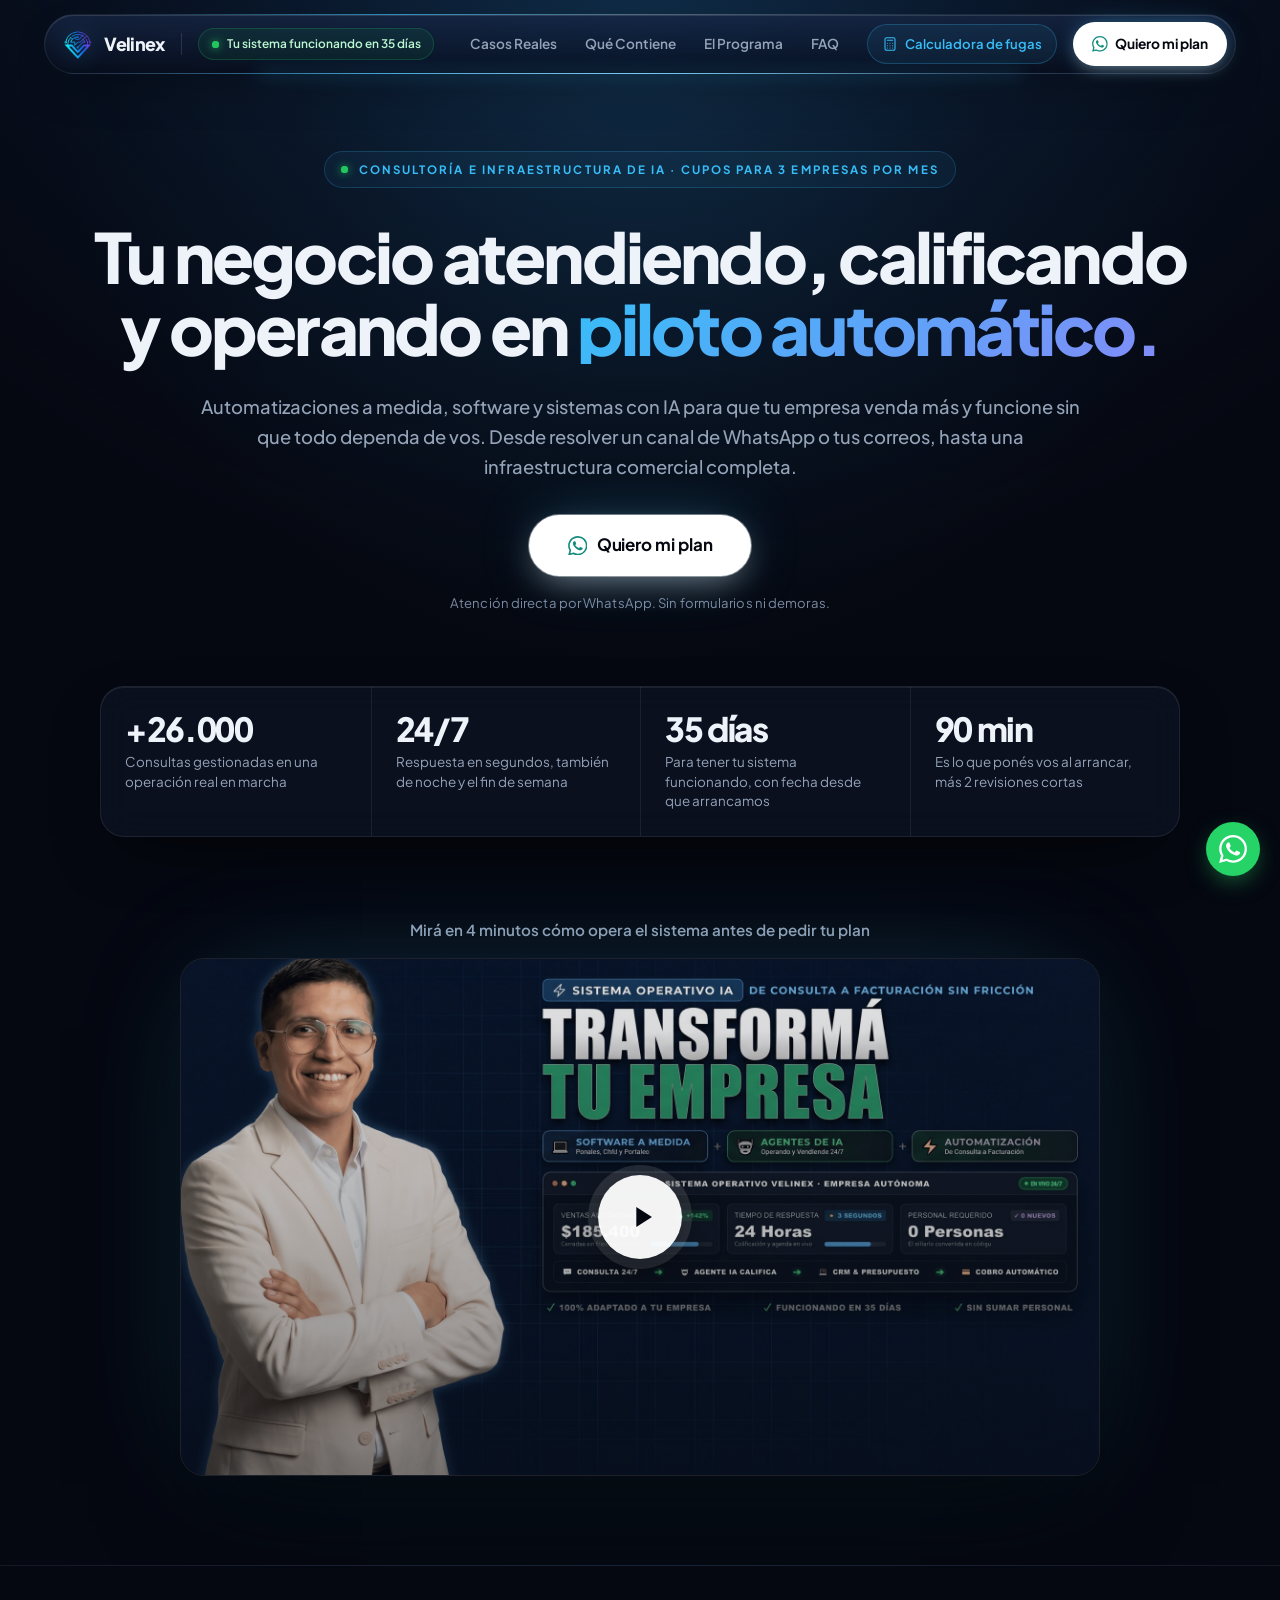
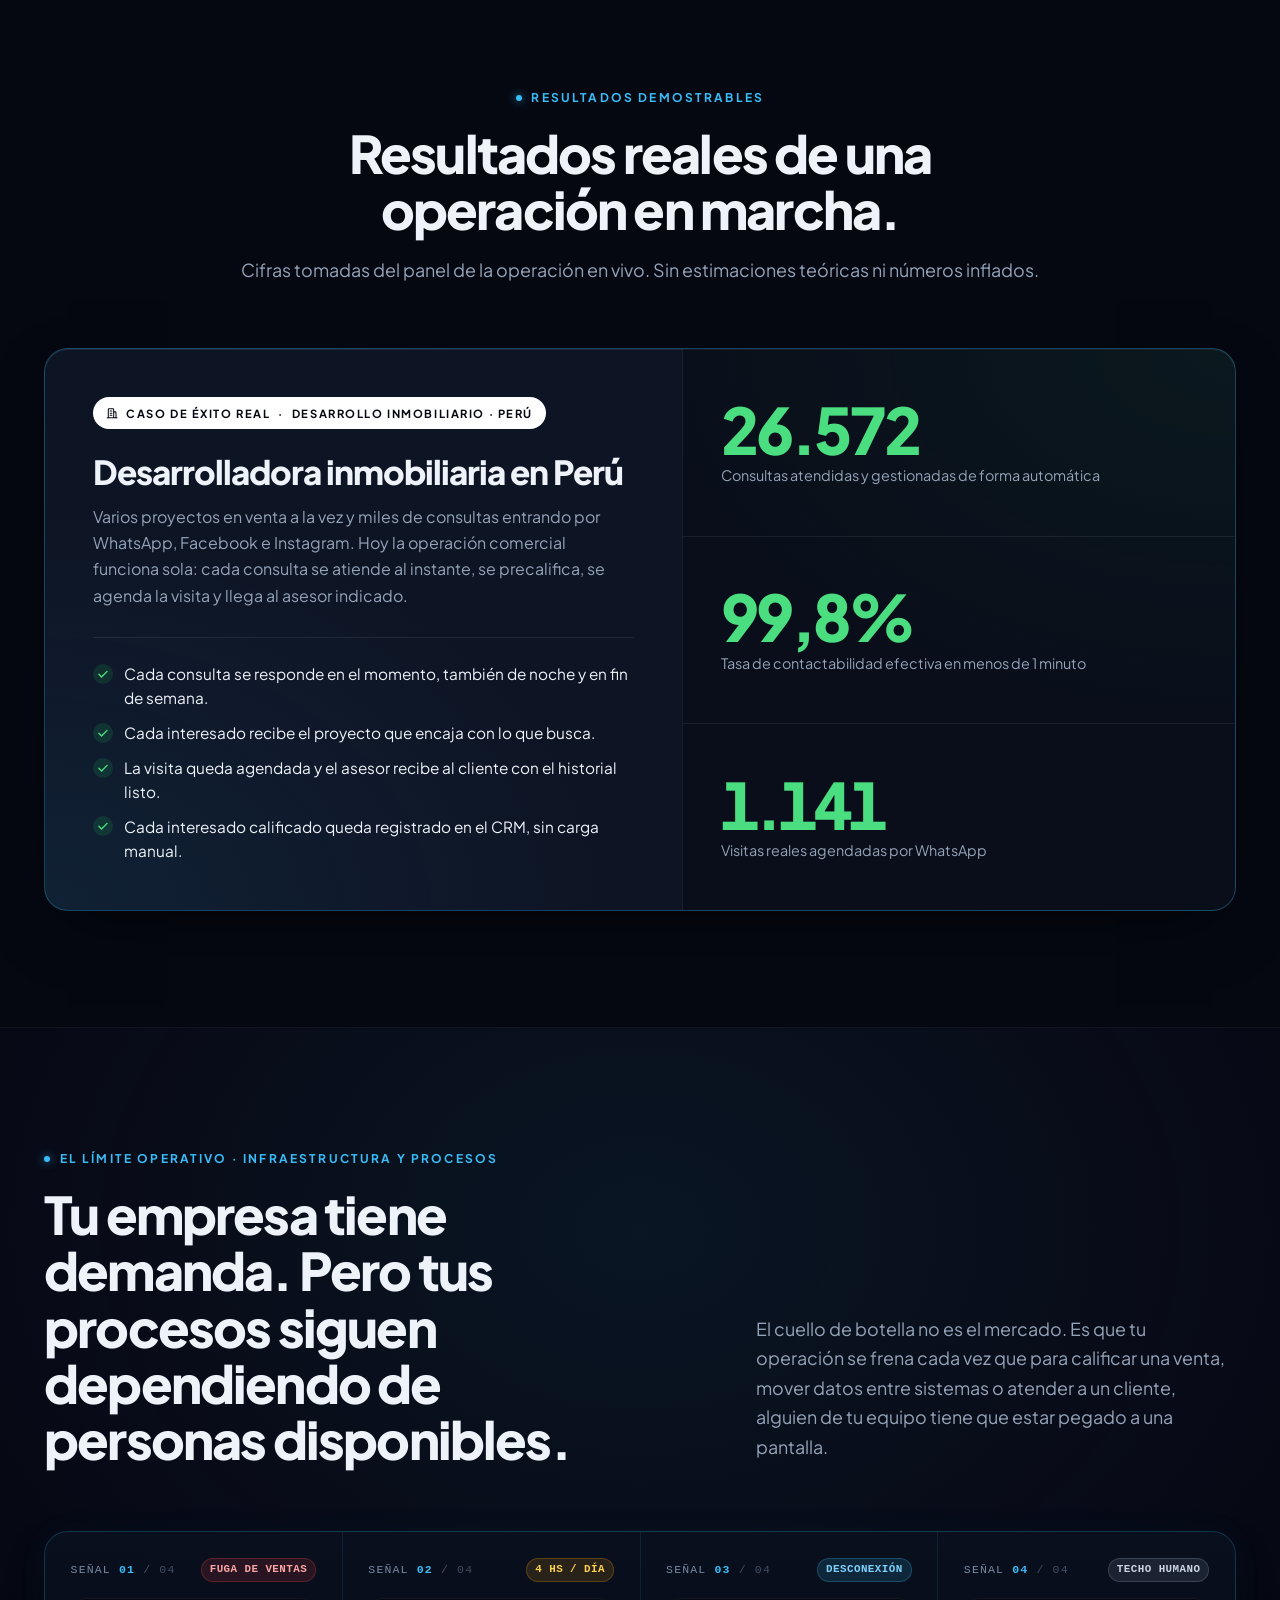
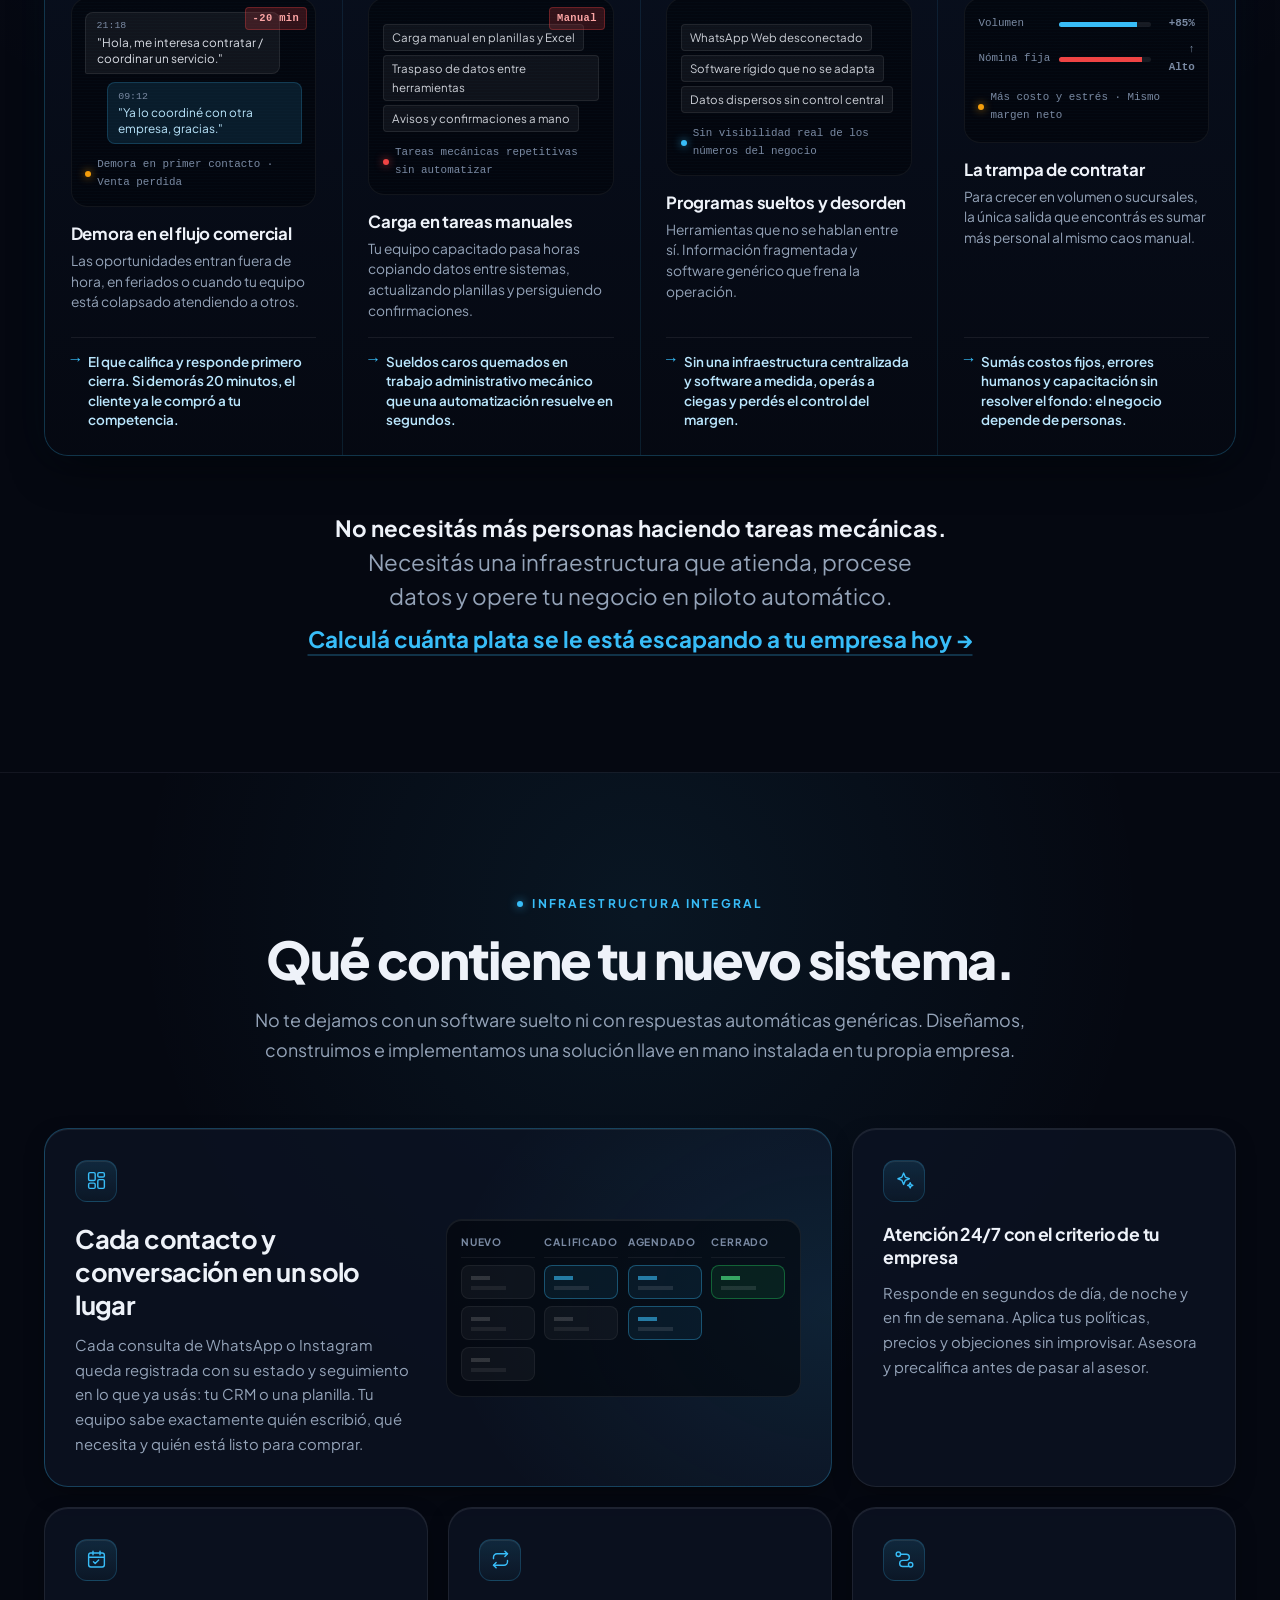
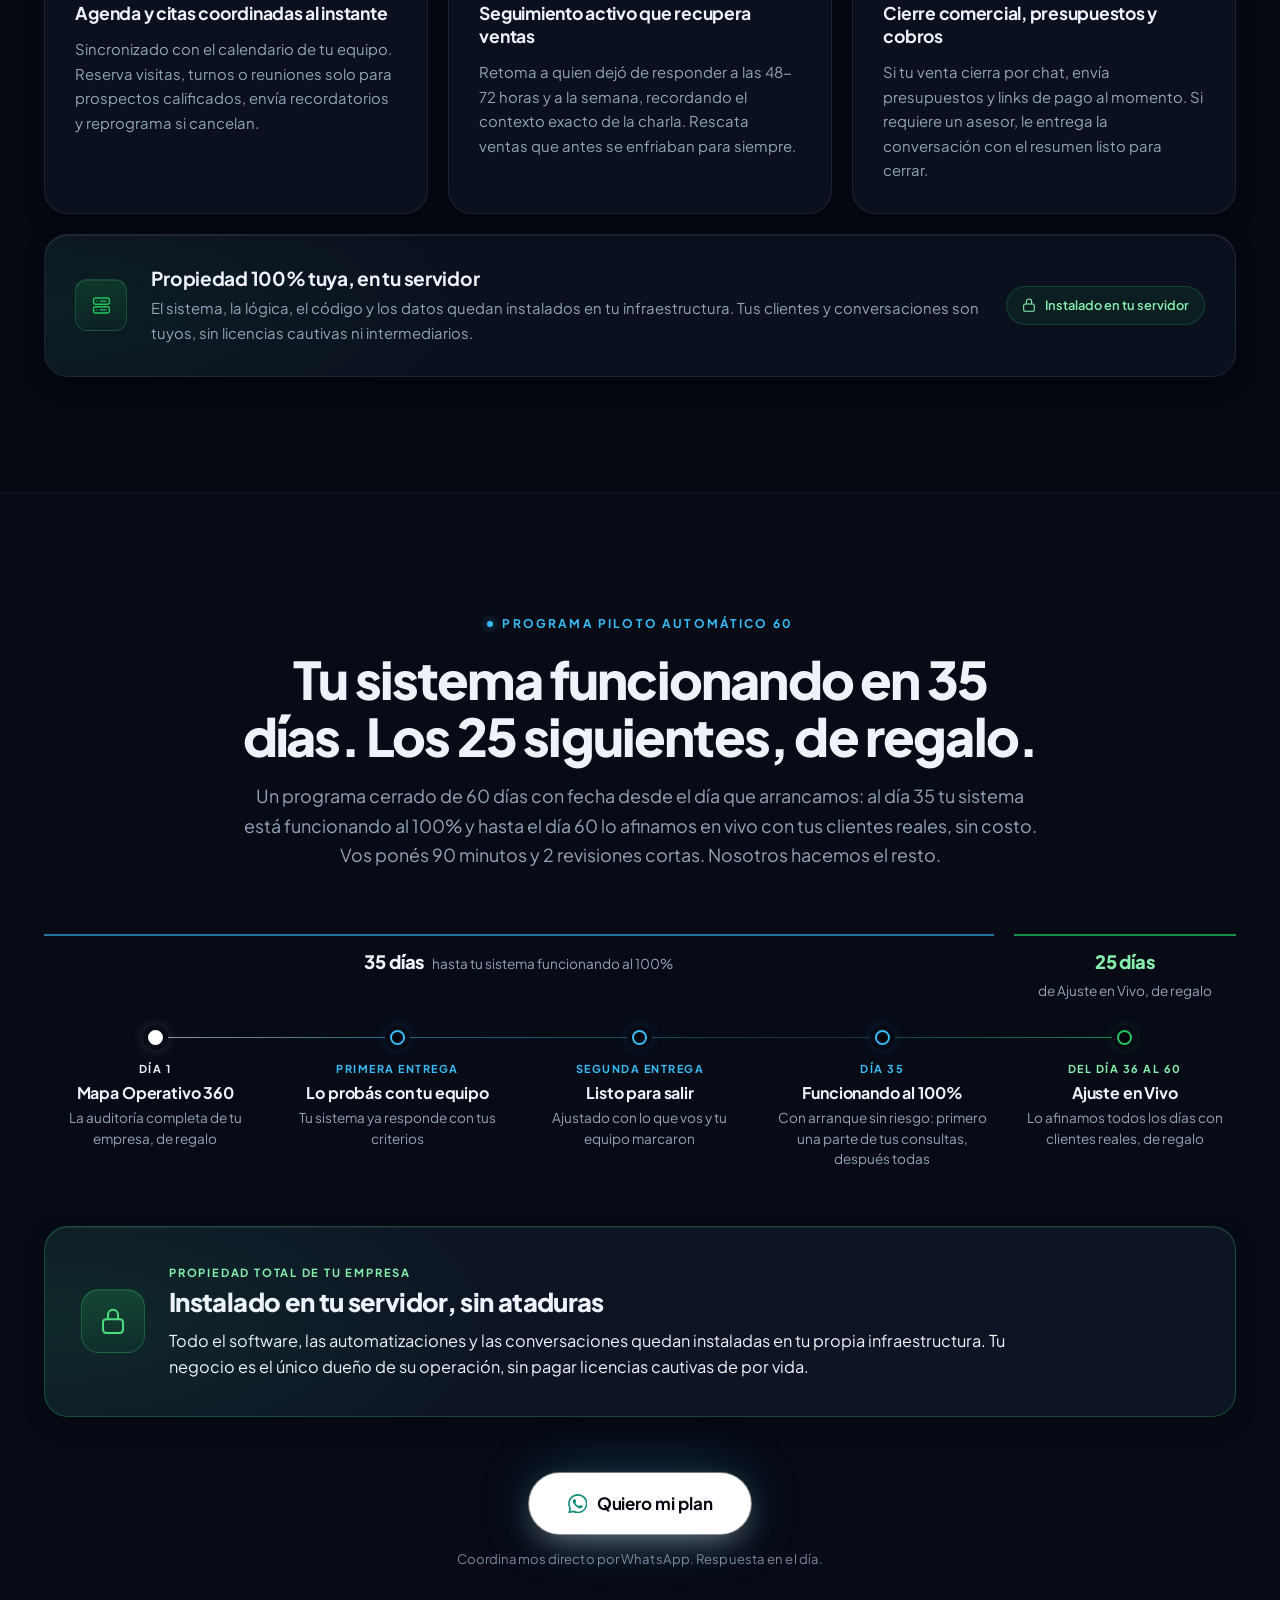
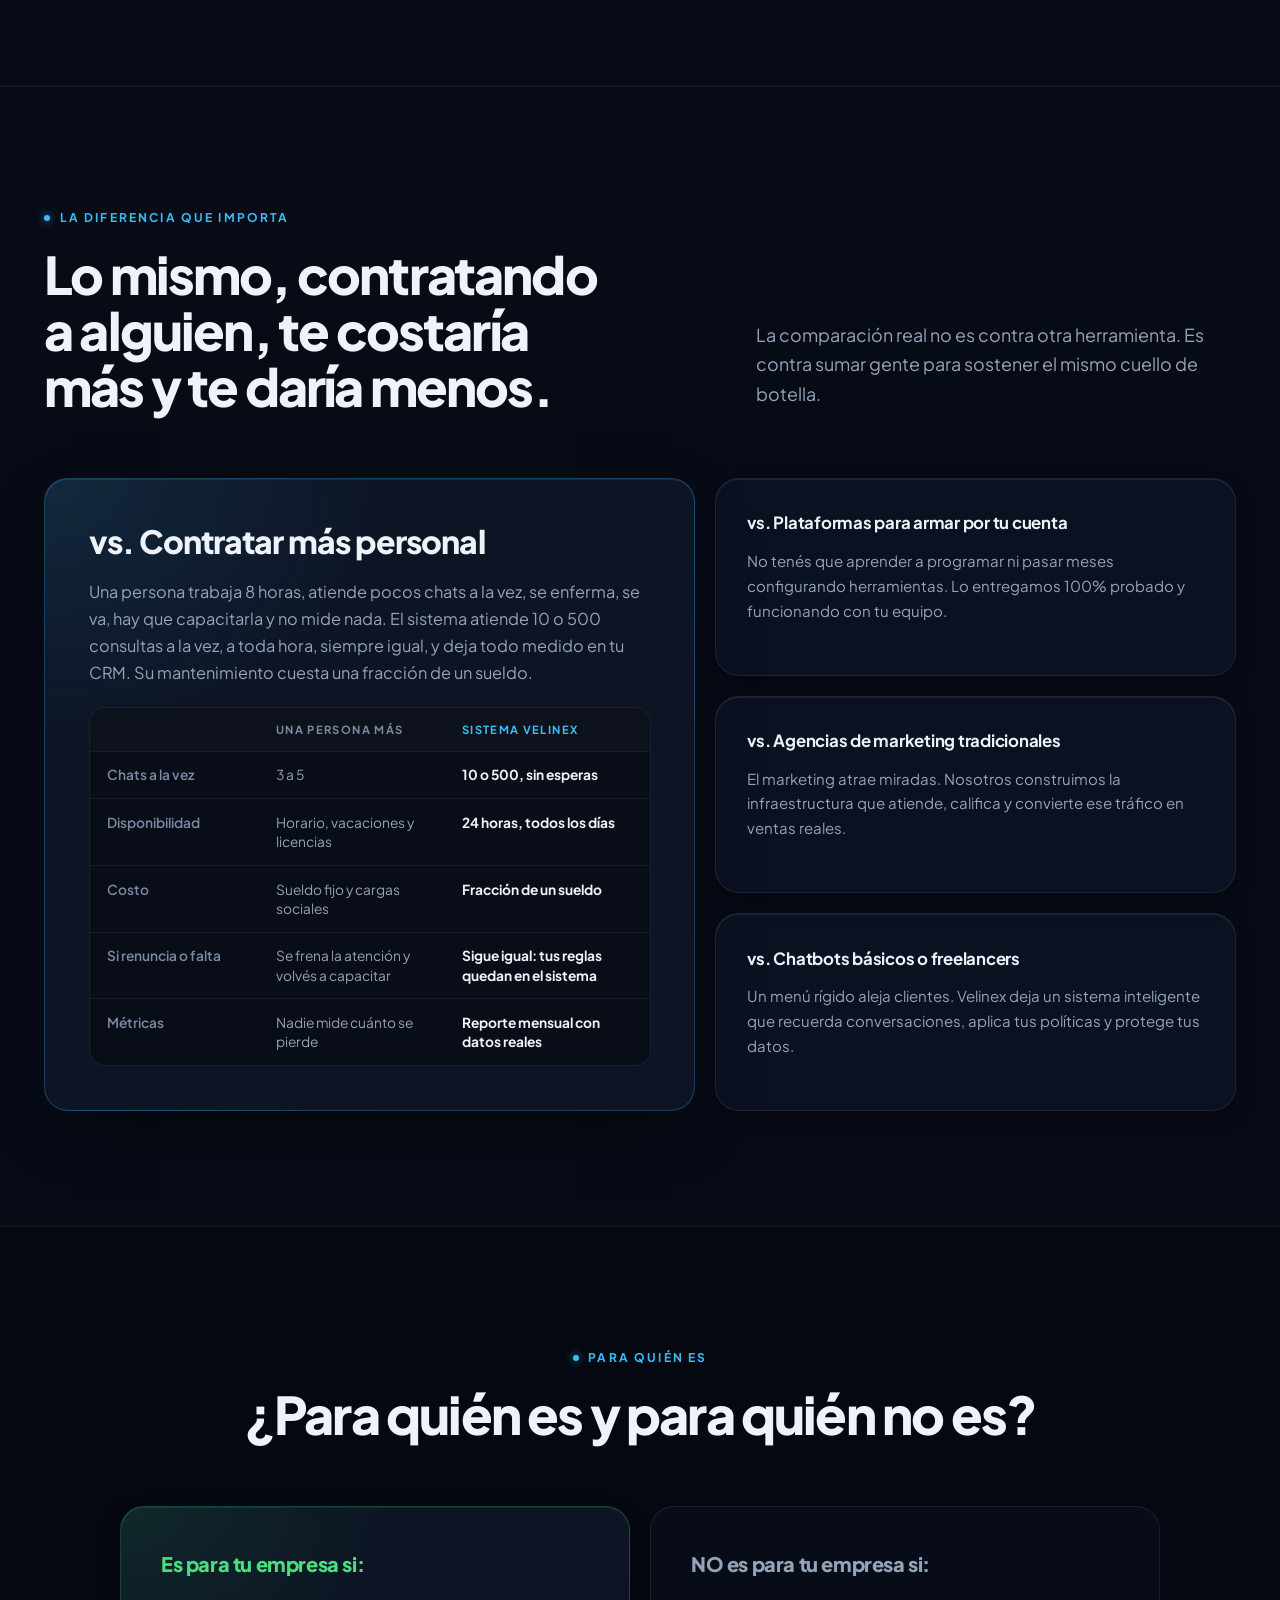
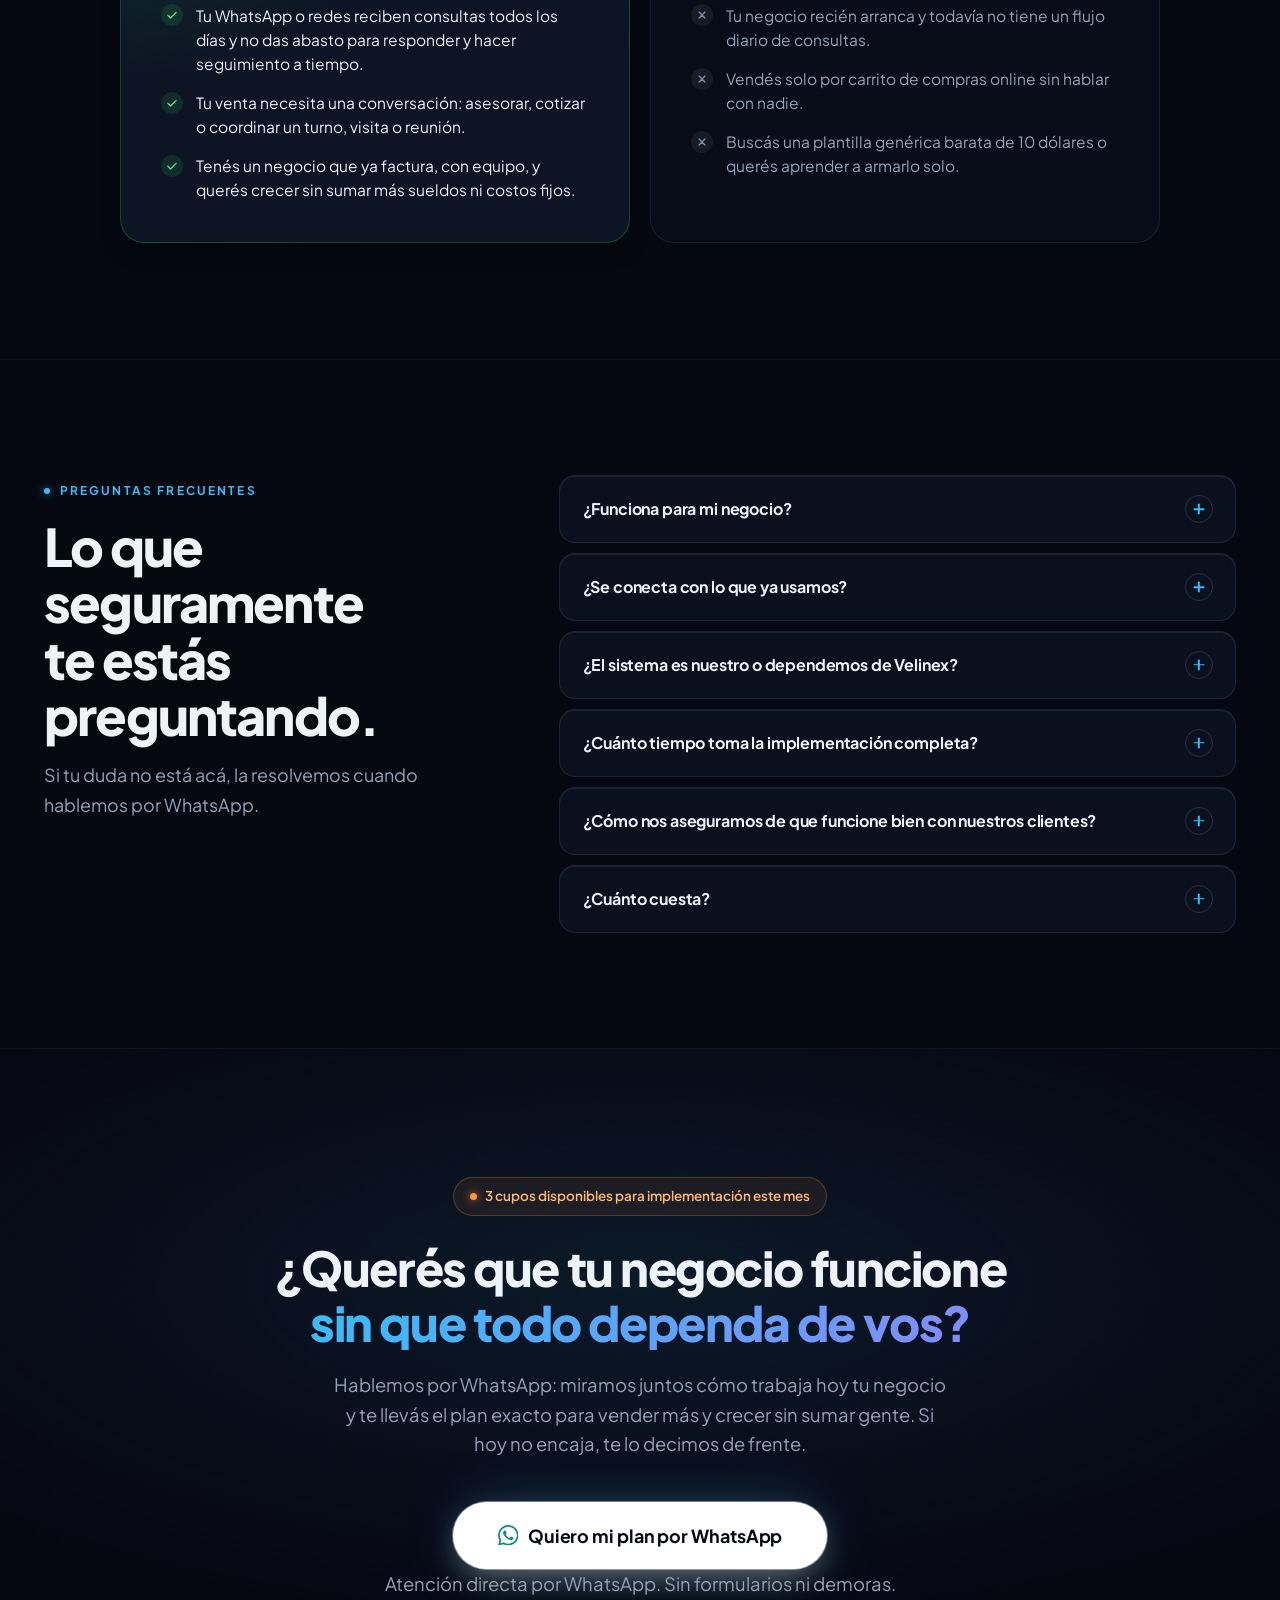
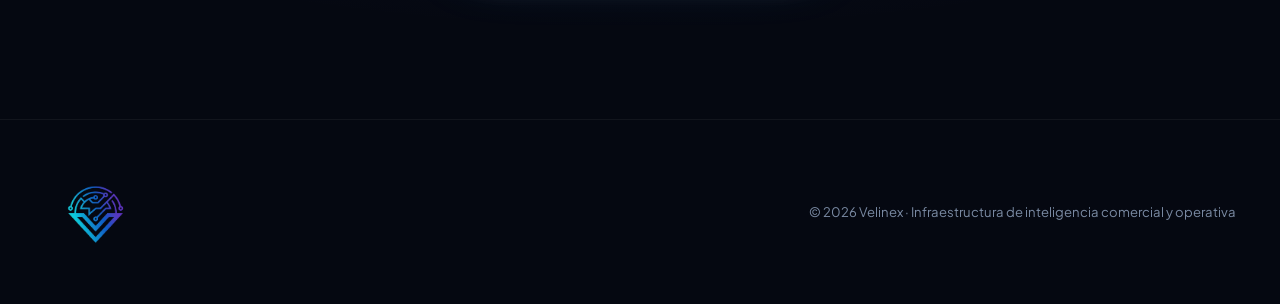
==== commit f836283d: "feat(landing): enfoque de transformacion integral - comercial, procesos, software a medida y escala" ====
--- a/index.html
+++ b/index.html
@@ -239,7 +239,7 @@
           </div>
 
           <h1>
-            Tu negocio atendiendo, calificando y cerrando en
+            Tu negocio atendiendo, calificando y operando en
             <span class="text-gradient-velinex">piloto automático.</span>
           </h1>
 
@@ -362,35 +362,35 @@
     <!-- ============================================================
      DOLOR: EL LÍMITE OPERATIVO (Sintético con puente a la calculadora)
 ============================================================ -->
-        <section class="pain-section fade-in" id="dolor">
+            <section class="pain-section fade-in" id="dolor">
       <div class="container">
         <div class="section-head section-head--split">
           <div>
-            <p class="section-eyebrow">El límite operativo · Diagnóstico comercial</p>
+            <p class="section-eyebrow">El límite operativo · Infraestructura y procesos</p>
             <h2 class="pain-title">
-              Tu negocio tiene demanda real. Pero tu forma de atender tiene un techo invisible.
+              Tu empresa tiene demanda. Pero tus procesos siguen dependiendo de personas disponibles.
             </h2>
           </div>
           <p class="section-subtitle">
-            No es falta de prospectos ni de mercado. El cuello de botella está en que tu operación comercial depende de que una persona esté siempre pegada a la pantalla respondiendo rápido, filtrando curiosos y haciendo seguimiento a mano.
+            El cuello de botella no es el mercado. Es que tu operación se frena cada vez que para calificar una venta, mover datos entre sistemas o atender a un cliente, alguien de tu equipo tiene que estar pegado a una pantalla.
           </p>
         </div>
 
-        <div class="pain-console" role="region" aria-label="Diagnóstico de fugas operativas">
+        <div class="pain-console" role="region" aria-label="Diagnóstico de límites operativos">
           <article class="pain-panel">
             <div class="pain-panel-cab">
               <span class="pain-hud-tag">SEÑAL <b class="text-cyan">01</b> <span class="pain-hud-div">/ 04</span></span>
-              <span class="pain-badge-micro pain-badge--danger">Fuera de hora</span>
+              <span class="pain-badge-micro pain-badge--danger">Fuga de ventas</span>
             </div>
             <div class="pain-mini" aria-hidden="true">
               <div class="pain-mini-badge">-20 min</div>
               <div class="pain-bubble pain-bubble--in">
                 <span class="pain-bubble-time">21:18</span>
-                "Hola, me interesa agendar una consulta."
+                "Hola, me interesa contratar / coordinar un servicio."
               </div>
               <div class="pain-bubble pain-bubble--out">
                 <span class="pain-bubble-time">09:12</span>
-                "Ya lo resolví con otra empresa, gracias."
+                "Ya lo coordiné con otra empresa, gracias."
               </div>
               <div class="pain-mini-status">
                 <span class="pain-pulse-dot pain-pulse-dot--amber"></span>
@@ -398,70 +398,71 @@
               </div>
             </div>
             <div class="pain-body">
-              <h3 class="pain-label">Fuga de velocidad</h3>
+              <h3 class="pain-label">Demora en el flujo comercial</h3>
               <p class="pain-cause">
-                Tus consultas entran de noche, feriados o cuando tu equipo está colapsado atendiendo a otros.
+                Las oportunidades entran fuera de hora, en feriados o cuando tu equipo está colapsado atendiendo a otros.
               </p>
             </div>
             <div class="pain-impact">
               <span class="pain-impact-arrow">→</span>
-              <span>El primero que responde se queda con el cliente. Si demorás 20 minutos, ya le compró a tu competencia.</span>
+              <span>El que califica y responde primero cierra. Si demorás 20 minutos, el cliente ya le compró a tu competencia.</span>
             </div>
           </article>
 
           <article class="pain-panel">
             <div class="pain-panel-cab">
               <span class="pain-hud-tag">SEÑAL <b class="text-cyan">02</b> <span class="pain-hud-div">/ 04</span></span>
-              <span class="pain-badge-micro pain-badge--warning">80% sin contacto</span>
+              <span class="pain-badge-micro pain-badge--warning">4 hs / día</span>
             </div>
             <div class="pain-mini" aria-hidden="true">
-              <div class="pain-mini-badge">+64 chats</div>
-              <div class="pain-chat-thread">
-                <div class="pain-bubble pain-bubble--in">"¿Me pasan información detallada?"</div>
-                <div class="pain-bubble pain-bubble--out">"Hola, te comparto la información completa..."</div>
+              <div class="pain-mini-badge">Manual</div>
+              <div class="pain-chips">
+                <span class="pain-chip">Carga manual en planillas y Excel</span>
+                <span class="pain-chip">Traspaso de datos entre herramientas</span>
+                <span class="pain-chip">Avisos y confirmaciones a mano</span>
               </div>
               <div class="pain-mini-status">
                 <span class="pain-pulse-dot pain-pulse-dot--red"></span>
-                <span>Sin seguimiento activo hace 9 días</span>
+                <span>Tareas mecánicas repetitivas sin automatizar</span>
               </div>
             </div>
             <div class="pain-body">
-              <h3 class="pain-label">El cementerio de chats</h3>
+              <h3 class="pain-label">Carga en tareas manuales</h3>
               <p class="pain-cause">
-                El 80% de las ventas cierran entre el segundo y el cuarto contacto, pero nadie les vuelve a escribir.
+                Tu equipo capacitado pasa horas copiando datos entre sistemas, actualizando planillas y persiguiendo confirmaciones.
               </p>
             </div>
             <div class="pain-impact">
               <span class="pain-impact-arrow">→</span>
-              <span>En tu WhatsApp, el cliente que no compró en el acto queda enterrado bajo 50 chats nuevos.</span>
+              <span>Sueldos caros quemados en trabajo administrativo mecánico que una automatización resuelve en segundos.</span>
             </div>
           </article>
 
           <article class="pain-panel">
             <div class="pain-panel-cab">
               <span class="pain-hud-tag">SEÑAL <b class="text-cyan">03</b> <span class="pain-hud-div">/ 04</span></span>
-              <span class="pain-badge-micro pain-badge--info">4 hs / día</span>
+              <span class="pain-badge-micro pain-badge--info">Desconexión</span>
             </div>
             <div class="pain-mini" aria-hidden="true">
               <div class="pain-chips">
-                <span class="pain-chip">"¿Cuánto cuesta?"</span>
-                <span class="pain-chip">"¿Dónde atienden?"</span>
-                <span class="pain-chip">"¿Qué medios de pago?"</span>
+                <span class="pain-chip">WhatsApp Web desconectado</span>
+                <span class="pain-chip">Software rígido que no se adapta</span>
+                <span class="pain-chip">Datos dispersos sin control central</span>
               </div>
               <div class="pain-mini-status">
                 <span class="pain-pulse-dot pain-pulse-dot--cyan"></span>
-                <span>Vendedores calificados filtrando curiosos a mano</span>
+                <span>Sin visibilidad real de los números del negocio</span>
               </div>
             </div>
             <div class="pain-body">
-              <h3 class="pain-label">Talento desaprovechado</h3>
+              <h3 class="pain-label">Programas sueltos y desorden</h3>
               <p class="pain-cause">
-                Pagás sueldos comerciales para que personas con experiencia pasen el día respondiendo lo mismo y cargando datos.
+                Herramientas que no se hablan entre sí. Información fragmentada y software genérico que frena la operación.
               </p>
             </div>
             <div class="pain-impact">
               <span class="pain-impact-arrow">→</span>
-              <span>Horas productivas de alto valor quemadas en tareas de contestador automático en vez de cerrar.</span>
+              <span>Sin una infraestructura centralizada y software a medida, operás a ciegas y perdés el control del margen.</span>
             </div>
           </article>
 
@@ -472,40 +473,40 @@
             </div>
             <div class="pain-mini" aria-hidden="true">
               <div class="pain-meter-row">
-                <span class="pain-meter-label">Consultas</span>
+                <span class="pain-meter-label">Volumen</span>
                 <div class="pain-meter-bar"><span style="width: 85%;"></span></div>
                 <span class="pain-meter-val">+85%</span>
               </div>
               <div class="pain-meter-row">
-                <span class="pain-meter-label">Sueldos fijos</span>
+                <span class="pain-meter-label">Nómina fija</span>
                 <div class="pain-meter-bar pain-meter-bar--danger"><span style="width: 90%;"></span></div>
                 <span class="pain-meter-val">↑ Alto</span>
               </div>
               <div class="pain-mini-status">
                 <span class="pain-pulse-dot pain-pulse-dot--amber"></span>
-                <span>Más costo humano · Mismo margen neto</span>
+                <span>Más costo y estrés · Mismo margen neto</span>
               </div>
             </div>
             <div class="pain-body">
               <h3 class="pain-label">La trampa de contratar</h3>
               <p class="pain-cause">
-                Para atender más volumen, la única salida que encontrás es sumar otra persona a responder mensajes.
+                Para crecer en volumen o sucursales, la única salida que encontrás es sumar más personal al mismo caos manual.
               </p>
             </div>
             <div class="pain-impact">
               <span class="pain-impact-arrow">→</span>
-              <span>Sumás costos fijos, errores humanos y capacitación sin resolver el cuello de botella de fondo.</span>
+              <span>Sumás costos fijos, errores humanos y capacitación sin resolver el fondo: el negocio depende de personas.</span>
             </div>
           </article>
         </div>
 
         <p class="pain-closer">
-          <strong>No necesitás más consultas.</strong> Necesitás una infraestructura que atienda, califique y recupere cada venta en piloto automático.
+          <strong>No necesitás más personas haciendo tareas mecánicas.</strong> Necesitás una infraestructura que atienda, procese datos y opere tu negocio en piloto automático.
           <a
             href="calculadora.html"
             class="pain-closer-link"
             onclick="trackCTAClick('CTA_Dolor_Calculadora')"
-            >Calculá cuánta plata se te está escapando hoy →</a>
+            >Calculá cuánta plata se le está escapando a tu empresa hoy →</a>
         </p>
       </div>
     </section>
--- a/style.css
+++ b/style.css
@@ -1217,6 +1217,7 @@
   display: flex;
   flex-direction: column;
   gap: 4px;
+  margin-top: 12px;
   position: relative;
   z-index: 1;
 }
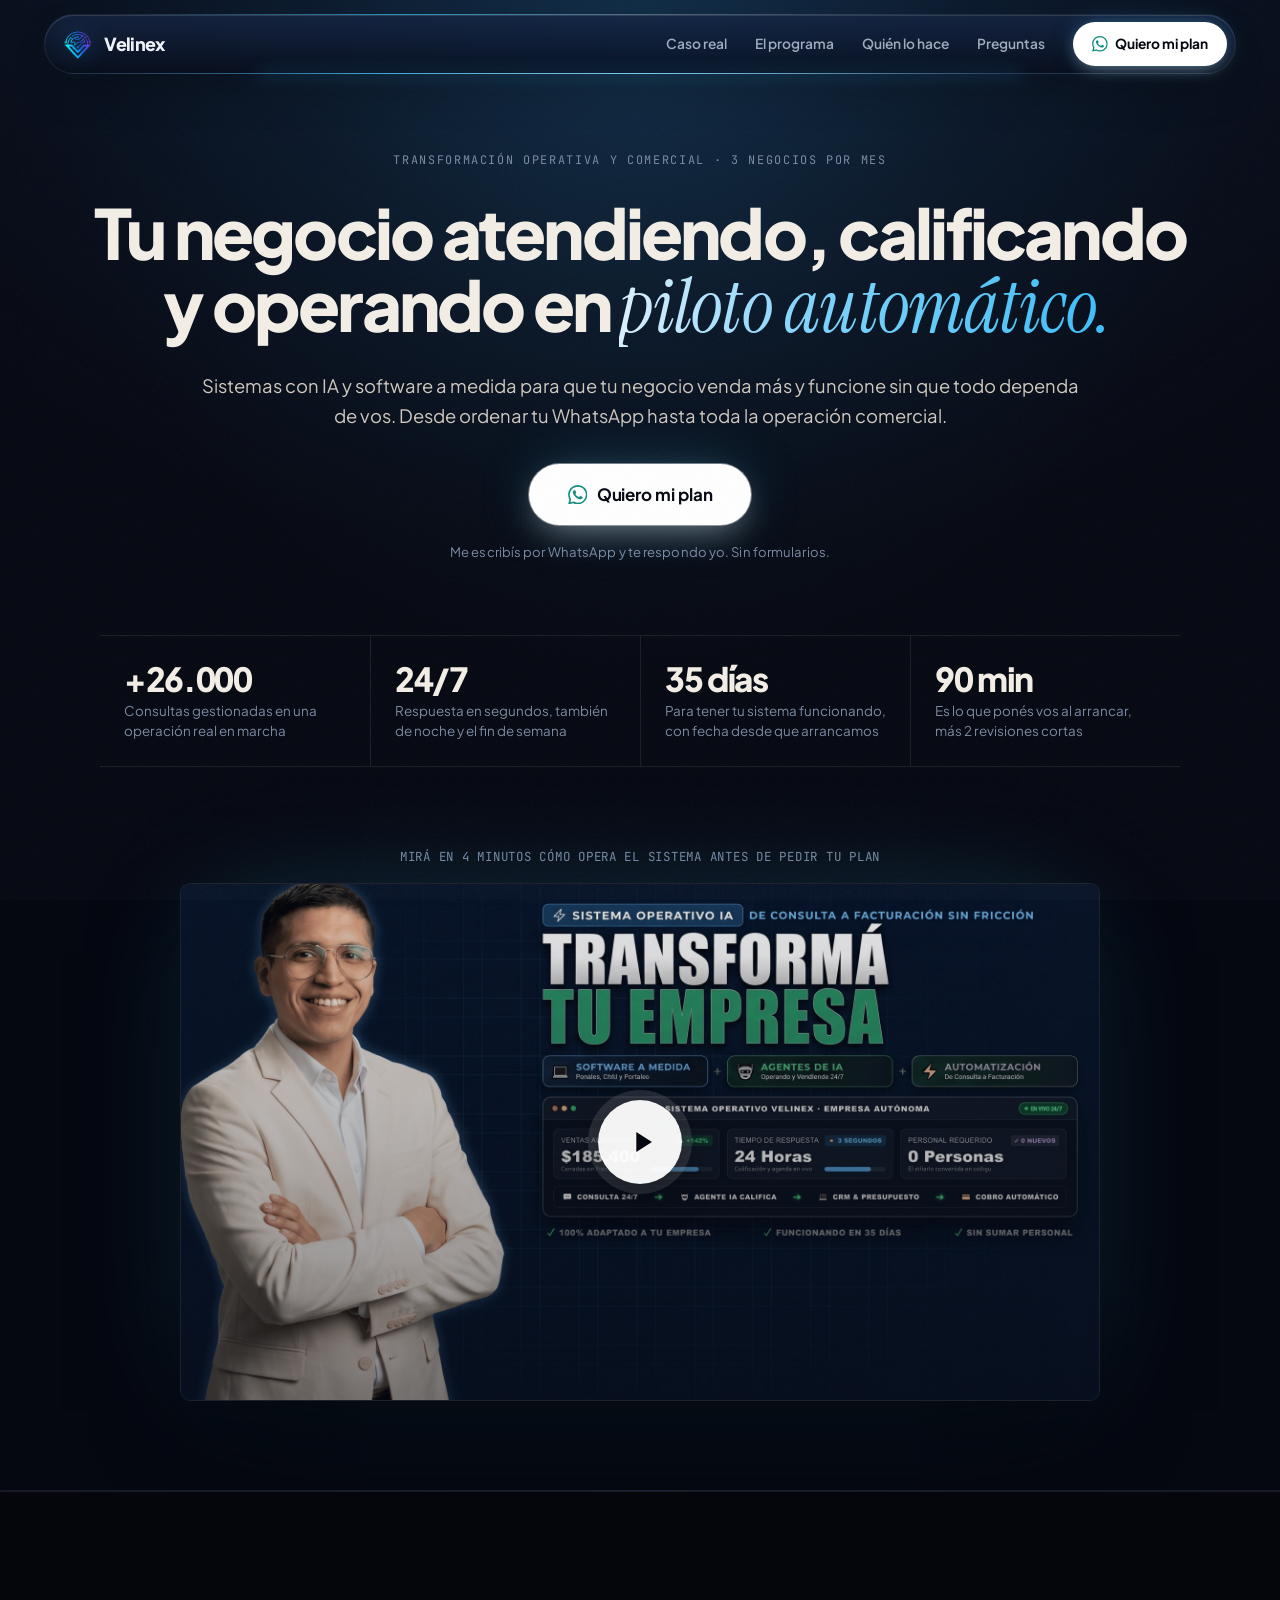
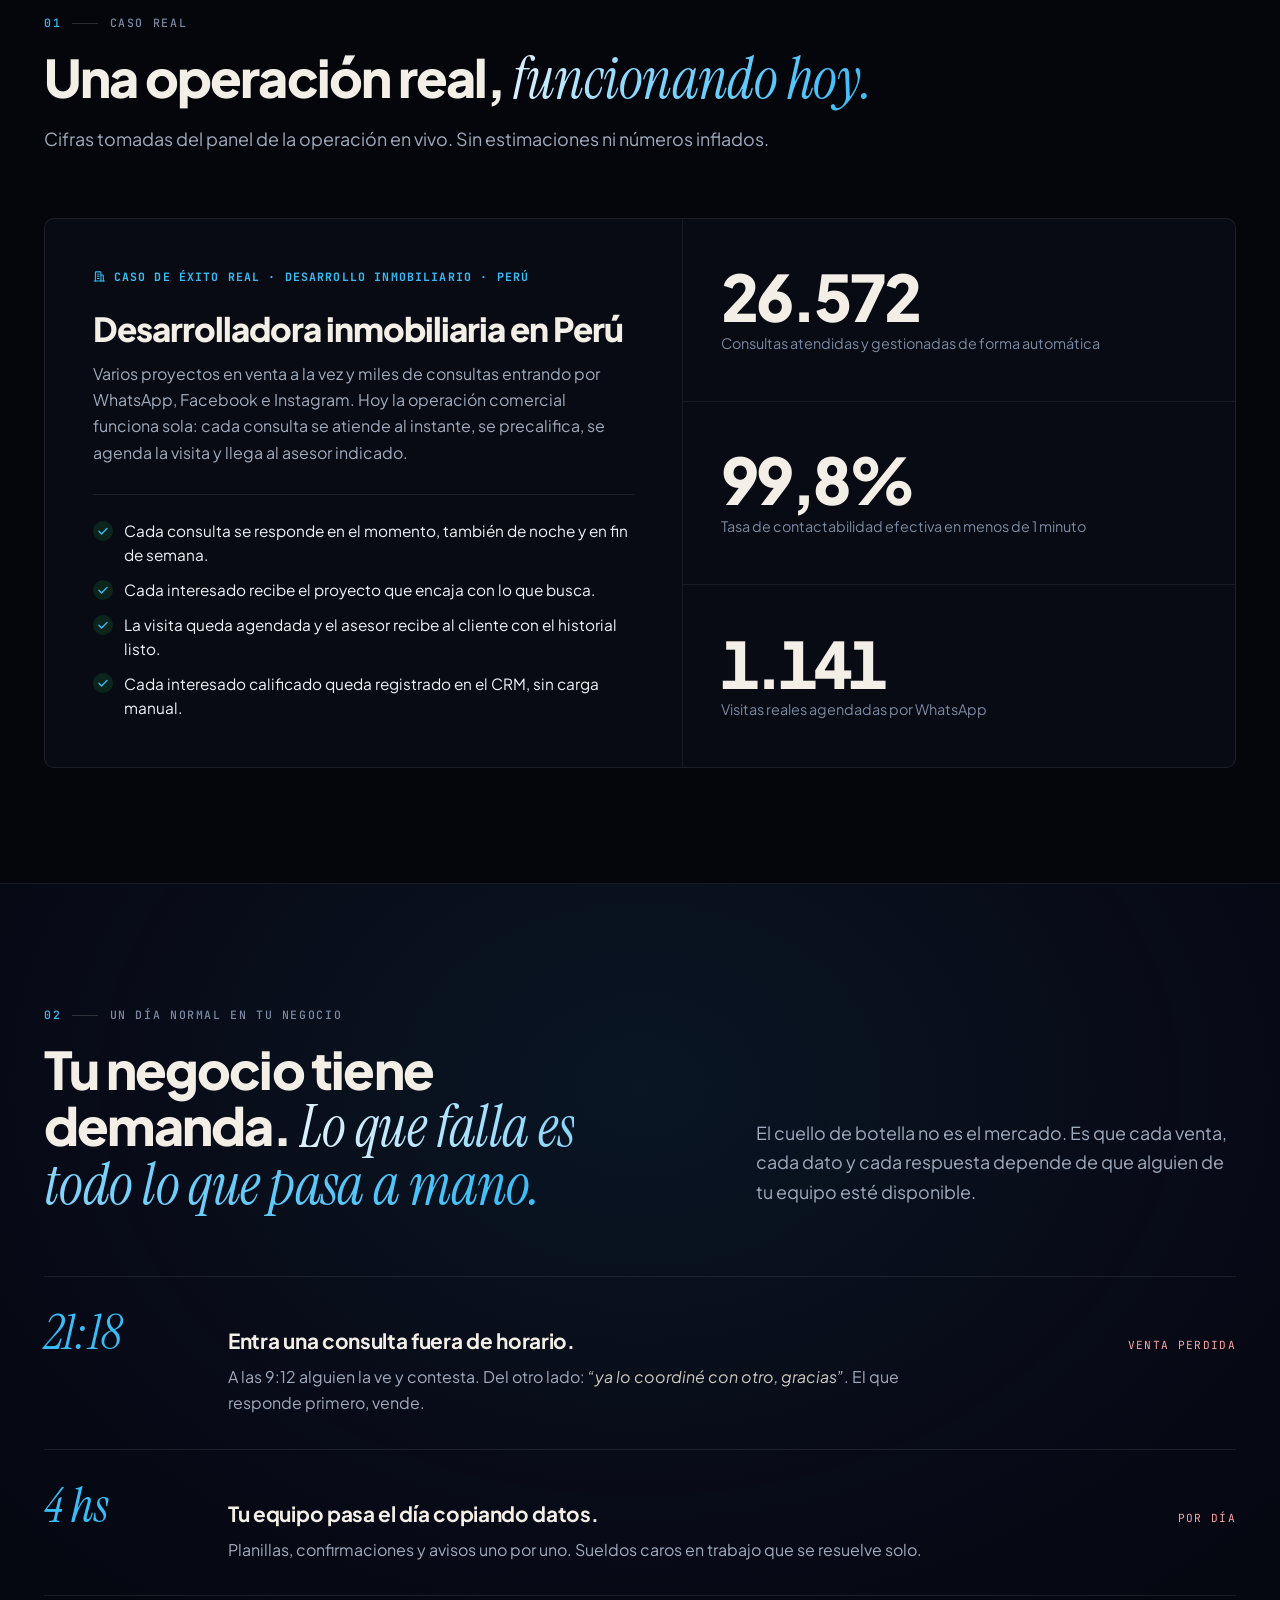
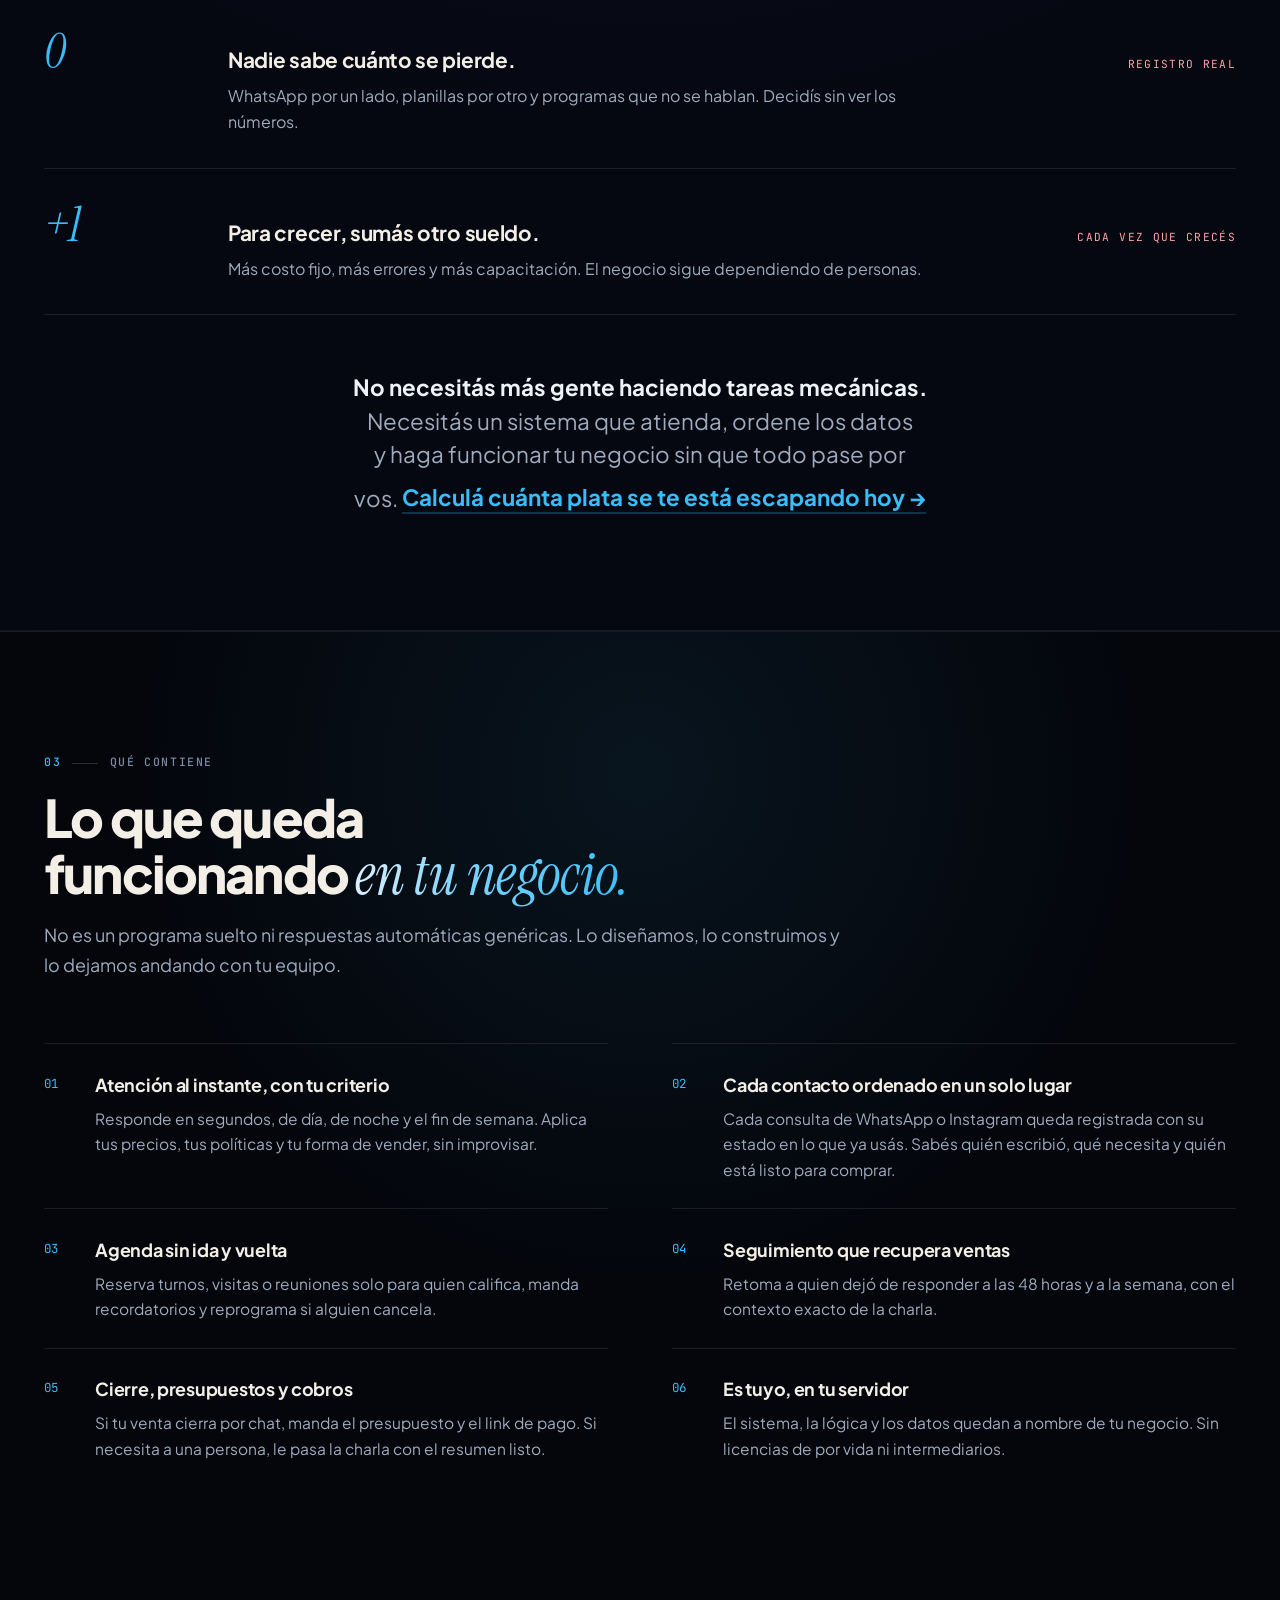
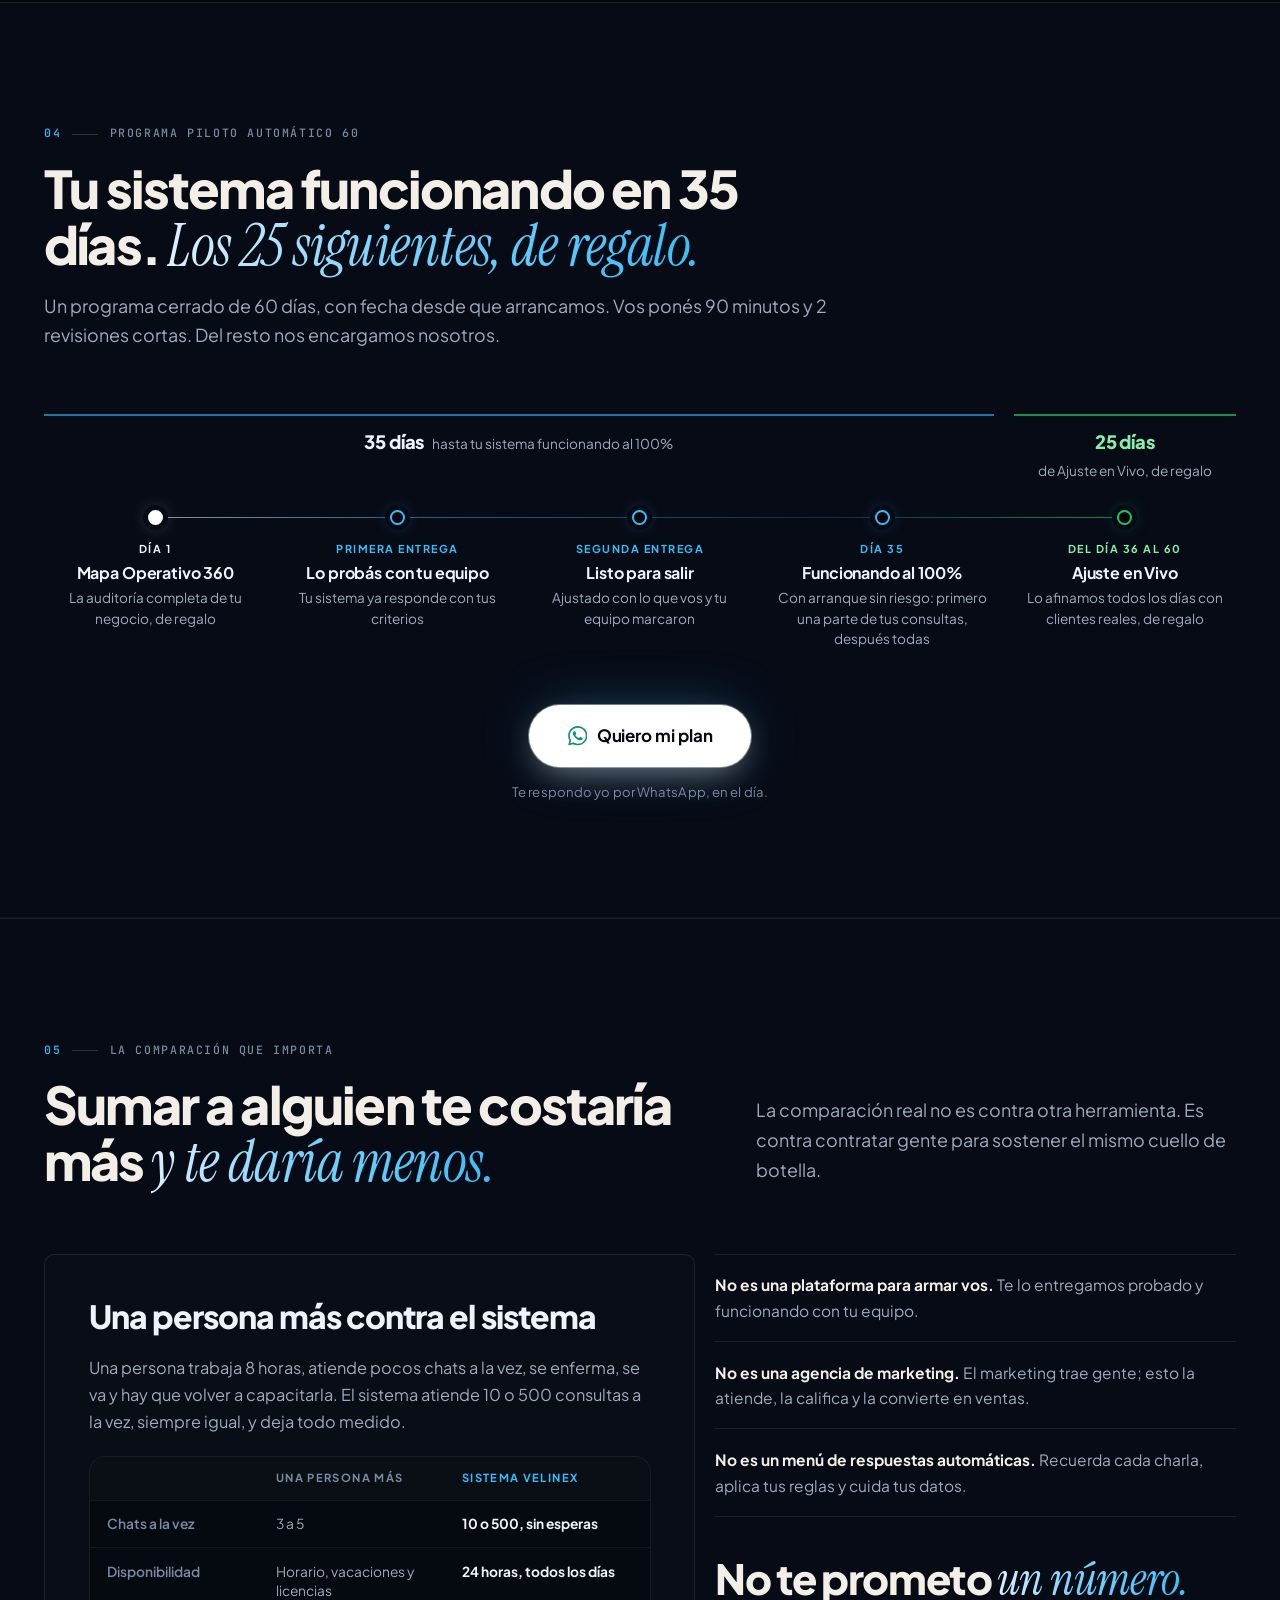
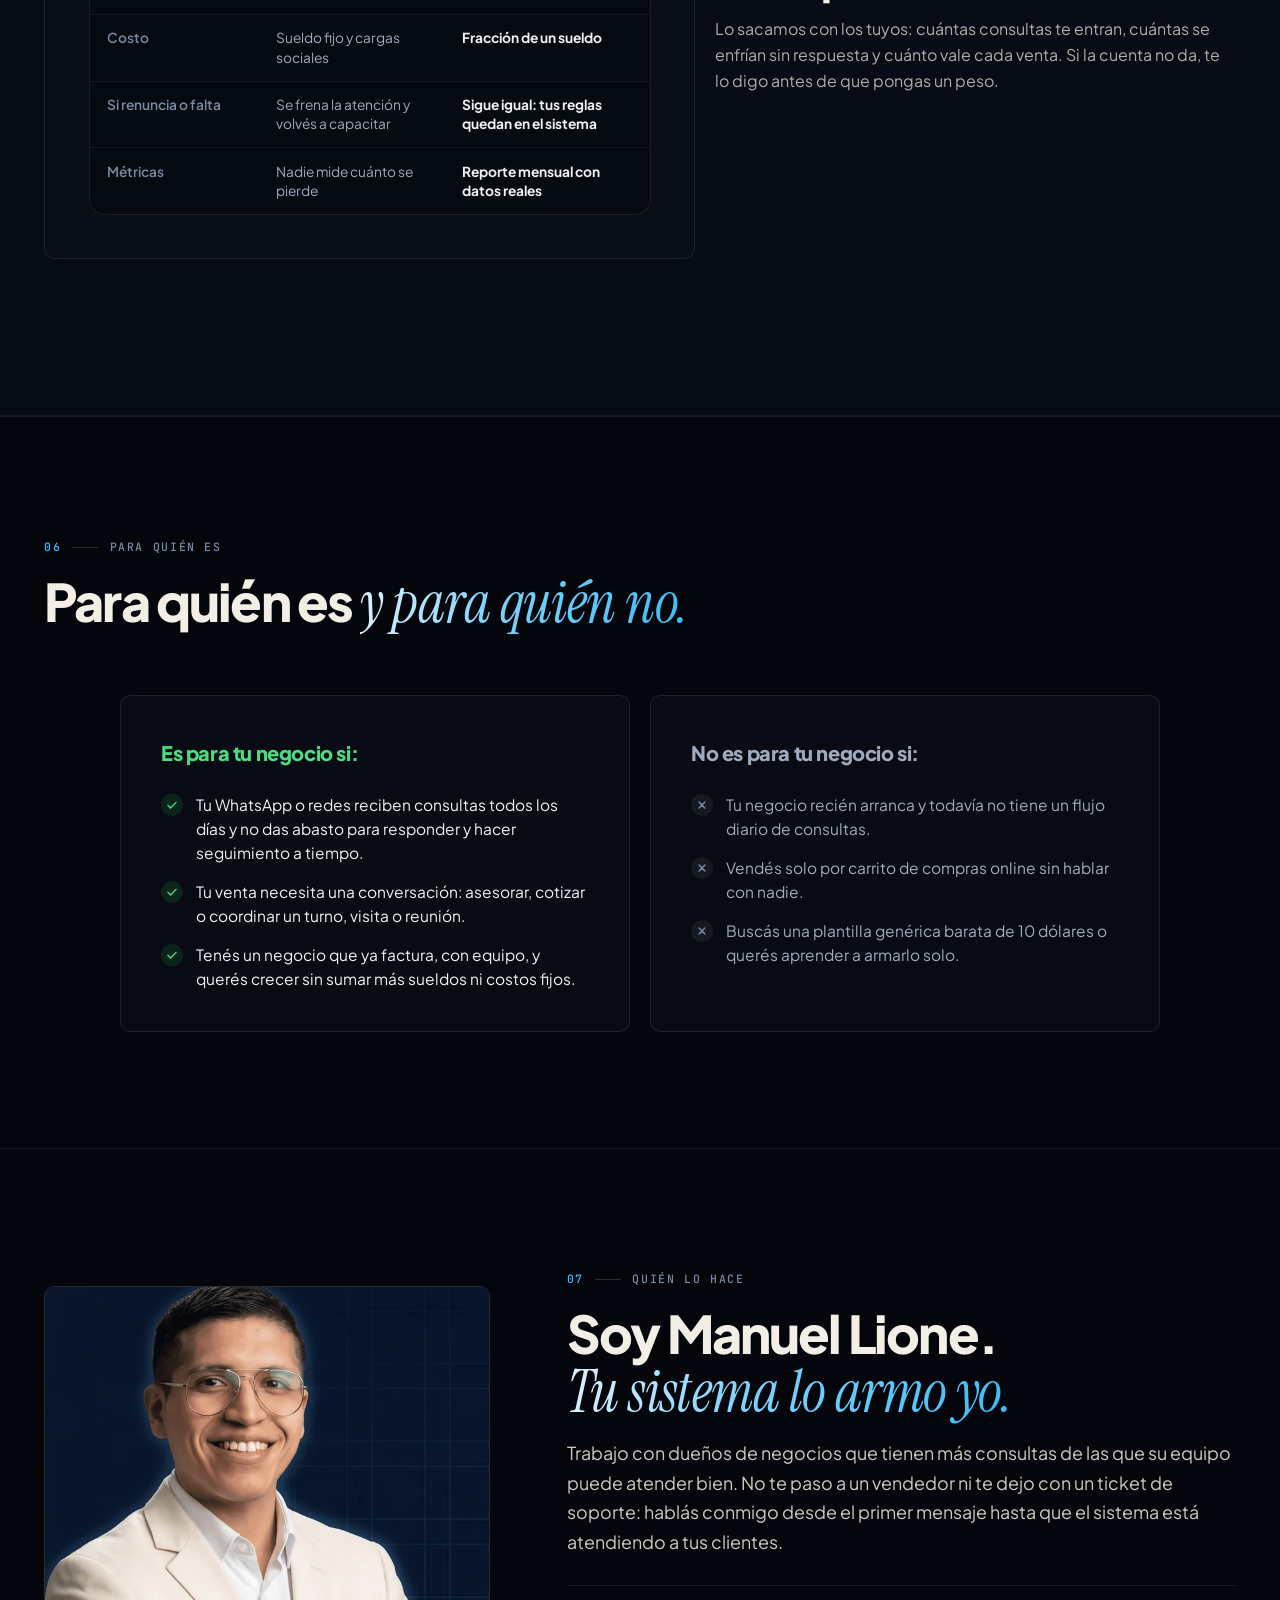
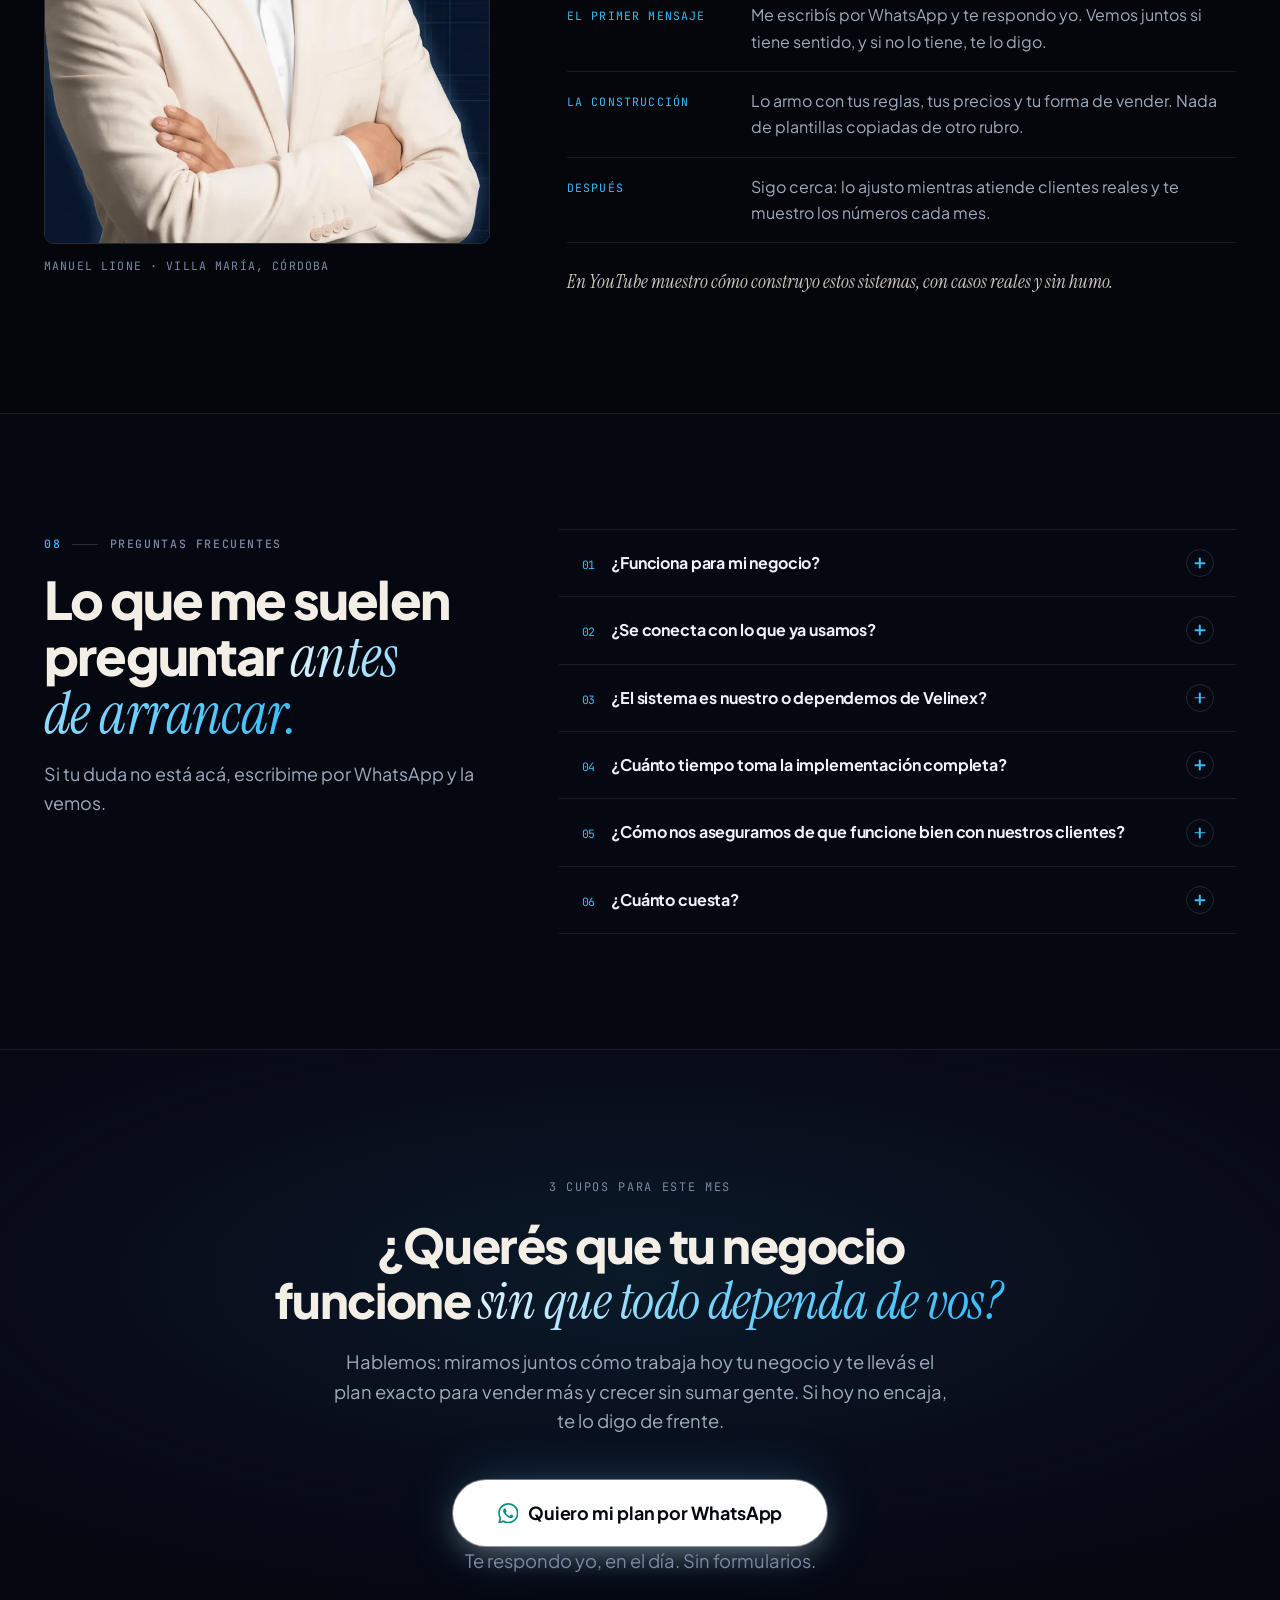
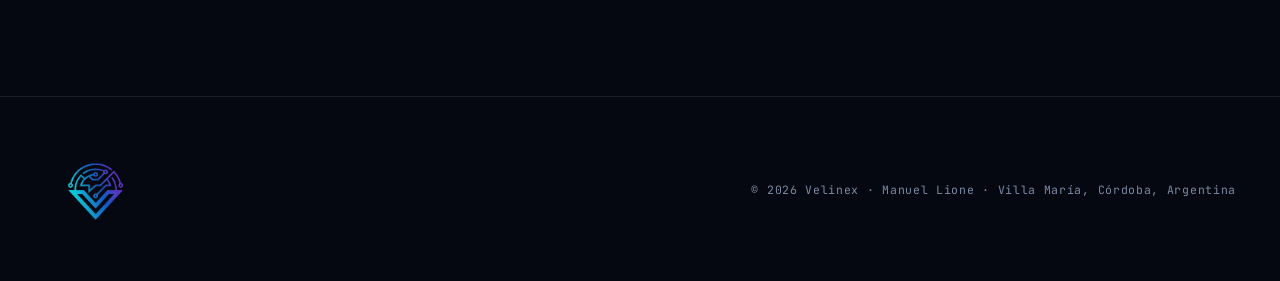
==== commit 86901c53: "feat(landing): toque editorial propio, sección de quién lo hace y demos listas para activar - Titula" ====
--- a/index.html
+++ b/index.html
@@ -69,7 +69,7 @@
     <link rel="preconnect" href="https://fonts.googleapis.com" />
     <link rel="preconnect" href="https://fonts.gstatic.com" crossorigin />
     <link
-      href="https://fonts.googleapis.com/css2?family=Plus+Jakarta+Sans:wght@400;500;600;700;800&display=swap"
+      href="https://fonts.googleapis.com/css2?family=Plus+Jakarta+Sans:wght@400;500;600;700;800&family=Instrument+Serif:ital@0;1&family=JetBrains+Mono:wght@400;500&display=swap"
       rel="stylesheet"
     />
     <link
@@ -101,7 +101,7 @@
             "name": "¿Funciona para mi negocio?",
             "acceptedAnswer": {
               "@type": "Answer",
-              "text": "Sí, si tu empresa vende o atiende por conversación: si el cliente escribe antes de comprar, reservar o avanzar, el sistema aplica. El rubro es secundario. Lo que importa es que haya flujo real de consultas y que hoy se gestionen a mano, perdiendo tiempo o ventas por eso."
+              "text": "Sí, si tu negocio vende o atiende por conversación: si el cliente escribe antes de comprar, reservar o avanzar, el sistema aplica. El rubro es secundario. Lo que importa es que haya flujo real de consultas y que hoy se gestionen a mano, perdiendo tiempo o ventas por eso."
             }
           },
           {
@@ -154,7 +154,7 @@
       data-website-id="731b9c80-a08e-4046-bf20-d252dc0449bc"
     ></script>
   </head>
-  <body>
+  <body class="lp">
     <!-- Set de íconos SVG (trazo único 1.6). Se usan con <use href="#i-..."> -->
     <svg class="icon-sprite" aria-hidden="true" focusable="false">
       <symbol id="i-crm" viewBox="0 0 24 24"><rect x="3" y="3" width="7.5" height="9" rx="1.5"/><rect x="13.5" y="3" width="7.5" height="5" rx="1.5"/><rect x="13.5" y="11" width="7.5" height="10" rx="1.5"/><rect x="3" y="15" width="7.5" height="6" rx="1.5"/></symbol>
@@ -195,25 +195,12 @@
           />
           <span class="site-nav-wordmark">Velinex</span>
         </a>
-        <span class="site-nav-divider" aria-hidden="true"></span>
-        <span class="status-pill">
-          <span class="status-dot-active" aria-hidden="true"></span>
-          Tu sistema funcionando en 35 días
-        </span>
         <ul class="site-nav-links">
-          <li><a href="#casos">Casos Reales</a></li>
-          <li><a href="#que-contiene">Qué Contiene</a></li>
-          <li><a href="#programa">El Programa</a></li>
-          <li><a href="#faq">FAQ</a></li>
+          <li><a href="#casos">Caso real</a></li>
+          <li><a href="#programa">El programa</a></li>
+          <li><a href="#quien">Quién lo hace</a></li>
+          <li><a href="#faq">Preguntas</a></li>
         </ul>
-        <a
-          href="calculadora.html"
-          class="nav-resource"
-          onclick="trackCTAClick('CTA_Nav_Calculadora')"
-        >
-          <svg class="icon" aria-hidden="true"><use href="#i-calc" /></svg>
-          <span>Calculadora<span class="nav-resource-extra"> de fugas</span></span>
-        </a>
         <a
           href="https://wa.me/5493534270844"
           class="nav-cta"
@@ -233,18 +220,17 @@
       <div class="hero-bg-glow" aria-hidden="true"></div>
       <div class="container">
         <div class="hero-copy">
-          <div class="hero-badge hero-eyebrow">
-            <span class="status-dot-active" aria-hidden="true"></span>
-            Consultoría e Infraestructura de IA · Cupos para 3 empresas por mes
-          </div>
+          <p class="hero-kicker">
+            <span class="hero-kicker-long">Transformación operativa y comercial · </span>3 negocios por mes
+          </p>
 
           <h1>
             Tu negocio atendiendo, calificando y operando en
-            <span class="text-gradient-velinex">piloto automático.</span>
+            <em class="serif-accent">piloto automático.</em>
           </h1>
 
           <p class="hero-subtitle">
-            Automatizaciones a medida, software y sistemas con IA para que tu empresa venda más y funcione sin que todo dependa de vos. Desde resolver un canal de WhatsApp o tus correos, hasta una infraestructura comercial completa.
+            Sistemas con IA y software a medida para que tu negocio venda más y funcione sin que todo dependa de vos. Desde ordenar tu WhatsApp hasta toda la operación comercial.
           </p>
 
           <div class="cta-block">
@@ -259,7 +245,7 @@
               </a>
             </div>
             <p class="cta-disclaimer">
-              Atención directa por WhatsApp. Sin formularios ni demoras.
+              Me escribís por WhatsApp y te respondo yo. Sin formularios.
             </p>
           </div>
         </div>
@@ -315,10 +301,10 @@
     <section class="cases-section fade-in" id="casos">
       <div class="container">
         <div class="section-head">
-          <p class="section-eyebrow">Resultados demostrables</p>
-          <h2>Resultados reales de una operación en marcha.</h2>
+          <p class="section-eyebrow"><span class="idx"></span>Caso real</p>
+          <h2>Una operación real, <em class="serif-accent">funcionando hoy.</em></h2>
           <p class="section-subtitle">
-            Cifras tomadas del panel de la operación en vivo. Sin estimaciones teóricas ni números inflados.
+            Cifras tomadas del panel de la operación en vivo. Sin estimaciones ni números inflados.
           </p>
         </div>
 
@@ -360,153 +346,98 @@
     </section>
 
     <!-- ============================================================
-     DOLOR: EL LÍMITE OPERATIVO (Sintético con puente a la calculadora)
-============================================================ -->
-            <section class="pain-section fade-in" id="dolor">
+     DEMOS REALES EN CLIPS VERTICALES
+     Oculta hasta tener los clips. Para activarla: dejar los MP4 en
+     assets/video/demos/ (demo-1.mp4, demo-2.mp4, demo-3.mp4 y su
+     .webp de portada) y borrar el atributo hidden de la sección.
+============================================================ -->
+    <section class="demos-section fade-in" id="demos" hidden>
       <div class="container">
         <div class="section-head section-head--split">
           <div>
-            <p class="section-eyebrow">El límite operativo · Infraestructura y procesos</p>
+            <p class="section-eyebrow"><span class="idx"></span>Así se ve funcionando</p>
+            <h2>Conversaciones reales, <em class="serif-accent">sin actuar.</em></h2>
+          </div>
+          <p class="section-subtitle">
+            Grabaciones de sistemas que hoy atienden clientes de verdad. Los datos de cada persona están tapados.
+          </p>
+        </div>
+        <div class="demos-row">
+          <figure class="demo-clip">
+            <video muted loop playsinline preload="none" data-poster="assets/video/demos/demo-1.webp" data-src="assets/video/demos/demo-1.mp4" aria-label="Demo: consulta respondida fuera de horario"></video>
+            <figcaption><span class="clip-when">23:47</span>Entra una consulta de noche y se responde al instante</figcaption>
+          </figure>
+          <figure class="demo-clip">
+            <video muted loop playsinline preload="none" data-poster="assets/video/demos/demo-2.webp" data-src="assets/video/demos/demo-2.mp4" aria-label="Demo: el sistema califica y agenda"></video>
+            <figcaption><span class="clip-when">2 min</span>Pregunta lo justo y deja la visita agendada</figcaption>
+          </figure>
+          <figure class="demo-clip">
+            <video muted loop playsinline preload="none" data-poster="assets/video/demos/demo-3.webp" data-src="assets/video/demos/demo-3.mp4" aria-label="Demo: seguimiento y aviso al asesor"></video>
+            <figcaption><span class="clip-when">48 hs</span>Retoma al que dejó de contestar y avisa al asesor</figcaption>
+          </figure>
+        </div>
+      </div>
+    </section>
+
+    <!-- ============================================================
+     DOLOR: EL LÍMITE OPERATIVO (Sintético con puente a la calculadora)
+============================================================ -->
+    <section class="pain-section fade-in" id="dolor">
+      <div class="container">
+        <div class="section-head section-head--split">
+          <div>
+            <p class="section-eyebrow"><span class="idx"></span>Un día normal en tu negocio</p>
             <h2 class="pain-title">
-              Tu empresa tiene demanda. Pero tus procesos siguen dependiendo de personas disponibles.
+              Tu negocio tiene demanda. <em class="serif-accent">Lo que falla es todo lo que pasa a mano.</em>
             </h2>
           </div>
           <p class="section-subtitle">
-            El cuello de botella no es el mercado. Es que tu operación se frena cada vez que para calificar una venta, mover datos entre sistemas o atender a un cliente, alguien de tu equipo tiene que estar pegado a una pantalla.
-          </p>
-        </div>
-
-        <div class="pain-console" role="region" aria-label="Diagnóstico de límites operativos">
-          <article class="pain-panel">
-            <div class="pain-panel-cab">
-              <span class="pain-hud-tag">SEÑAL <b class="text-cyan">01</b> <span class="pain-hud-div">/ 04</span></span>
-              <span class="pain-badge-micro pain-badge--danger">Fuga de ventas</span>
-            </div>
-            <div class="pain-mini" aria-hidden="true">
-              <div class="pain-mini-badge">-20 min</div>
-              <div class="pain-bubble pain-bubble--in">
-                <span class="pain-bubble-time">21:18</span>
-                "Hola, me interesa contratar / coordinar un servicio."
-              </div>
-              <div class="pain-bubble pain-bubble--out">
-                <span class="pain-bubble-time">09:12</span>
-                "Ya lo coordiné con otra empresa, gracias."
-              </div>
-              <div class="pain-mini-status">
-                <span class="pain-pulse-dot pain-pulse-dot--amber"></span>
-                <span>Demora en primer contacto · Venta perdida</span>
-              </div>
-            </div>
-            <div class="pain-body">
-              <h3 class="pain-label">Demora en el flujo comercial</h3>
-              <p class="pain-cause">
-                Las oportunidades entran fuera de hora, en feriados o cuando tu equipo está colapsado atendiendo a otros.
-              </p>
-            </div>
-            <div class="pain-impact">
-              <span class="pain-impact-arrow">→</span>
-              <span>El que califica y responde primero cierra. Si demorás 20 minutos, el cliente ya le compró a tu competencia.</span>
-            </div>
-          </article>
-
-          <article class="pain-panel">
-            <div class="pain-panel-cab">
-              <span class="pain-hud-tag">SEÑAL <b class="text-cyan">02</b> <span class="pain-hud-div">/ 04</span></span>
-              <span class="pain-badge-micro pain-badge--warning">4 hs / día</span>
-            </div>
-            <div class="pain-mini" aria-hidden="true">
-              <div class="pain-mini-badge">Manual</div>
-              <div class="pain-chips">
-                <span class="pain-chip">Carga manual en planillas y Excel</span>
-                <span class="pain-chip">Traspaso de datos entre herramientas</span>
-                <span class="pain-chip">Avisos y confirmaciones a mano</span>
-              </div>
-              <div class="pain-mini-status">
-                <span class="pain-pulse-dot pain-pulse-dot--red"></span>
-                <span>Tareas mecánicas repetitivas sin automatizar</span>
-              </div>
-            </div>
-            <div class="pain-body">
-              <h3 class="pain-label">Carga en tareas manuales</h3>
-              <p class="pain-cause">
-                Tu equipo capacitado pasa horas copiando datos entre sistemas, actualizando planillas y persiguiendo confirmaciones.
-              </p>
-            </div>
-            <div class="pain-impact">
-              <span class="pain-impact-arrow">→</span>
-              <span>Sueldos caros quemados en trabajo administrativo mecánico que una automatización resuelve en segundos.</span>
-            </div>
-          </article>
-
-          <article class="pain-panel">
-            <div class="pain-panel-cab">
-              <span class="pain-hud-tag">SEÑAL <b class="text-cyan">03</b> <span class="pain-hud-div">/ 04</span></span>
-              <span class="pain-badge-micro pain-badge--info">Desconexión</span>
-            </div>
-            <div class="pain-mini" aria-hidden="true">
-              <div class="pain-chips">
-                <span class="pain-chip">WhatsApp Web desconectado</span>
-                <span class="pain-chip">Software rígido que no se adapta</span>
-                <span class="pain-chip">Datos dispersos sin control central</span>
-              </div>
-              <div class="pain-mini-status">
-                <span class="pain-pulse-dot pain-pulse-dot--cyan"></span>
-                <span>Sin visibilidad real de los números del negocio</span>
-              </div>
-            </div>
-            <div class="pain-body">
-              <h3 class="pain-label">Programas sueltos y desorden</h3>
-              <p class="pain-cause">
-                Herramientas que no se hablan entre sí. Información fragmentada y software genérico que frena la operación.
-              </p>
-            </div>
-            <div class="pain-impact">
-              <span class="pain-impact-arrow">→</span>
-              <span>Sin una infraestructura centralizada y software a medida, operás a ciegas y perdés el control del margen.</span>
-            </div>
-          </article>
-
-          <article class="pain-panel">
-            <div class="pain-panel-cab">
-              <span class="pain-hud-tag">SEÑAL <b class="text-cyan">04</b> <span class="pain-hud-div">/ 04</span></span>
-              <span class="pain-badge-micro pain-badge--neutral">Techo humano</span>
-            </div>
-            <div class="pain-mini" aria-hidden="true">
-              <div class="pain-meter-row">
-                <span class="pain-meter-label">Volumen</span>
-                <div class="pain-meter-bar"><span style="width: 85%;"></span></div>
-                <span class="pain-meter-val">+85%</span>
-              </div>
-              <div class="pain-meter-row">
-                <span class="pain-meter-label">Nómina fija</span>
-                <div class="pain-meter-bar pain-meter-bar--danger"><span style="width: 90%;"></span></div>
-                <span class="pain-meter-val">↑ Alto</span>
-              </div>
-              <div class="pain-mini-status">
-                <span class="pain-pulse-dot pain-pulse-dot--amber"></span>
-                <span>Más costo y estrés · Mismo margen neto</span>
-              </div>
-            </div>
-            <div class="pain-body">
-              <h3 class="pain-label">La trampa de contratar</h3>
-              <p class="pain-cause">
-                Para crecer en volumen o sucursales, la única salida que encontrás es sumar más personal al mismo caos manual.
-              </p>
-            </div>
-            <div class="pain-impact">
-              <span class="pain-impact-arrow">→</span>
-              <span>Sumás costos fijos, errores humanos y capacitación sin resolver el fondo: el negocio depende de personas.</span>
-            </div>
-          </article>
-        </div>
+            El cuello de botella no es el mercado. Es que cada venta, cada dato y cada respuesta depende de que alguien de tu equipo esté disponible.
+          </p>
+        </div>
+
+        <ol class="pain-day">
+          <li class="pain-row">
+            <span class="pain-when">21:18</span>
+            <div class="pain-what">
+              <h3>Entra una consulta fuera de horario.</h3>
+              <p>A las 9:12 alguien la ve y contesta. Del otro lado: <q>ya lo coordiné con otro, gracias</q>. El que responde primero, vende.</p>
+            </div>
+            <span class="pain-cost">Venta perdida</span>
+          </li>
+          <li class="pain-row">
+            <span class="pain-when">4 hs</span>
+            <div class="pain-what">
+              <h3>Tu equipo pasa el día copiando datos.</h3>
+              <p>Planillas, confirmaciones y avisos uno por uno. Sueldos caros en trabajo que se resuelve solo.</p>
+            </div>
+            <span class="pain-cost">Por día</span>
+          </li>
+          <li class="pain-row">
+            <span class="pain-when">0</span>
+            <div class="pain-what">
+              <h3>Nadie sabe cuánto se pierde.</h3>
+              <p>WhatsApp por un lado, planillas por otro y programas que no se hablan. Decidís sin ver los números.</p>
+            </div>
+            <span class="pain-cost">Registro real</span>
+          </li>
+          <li class="pain-row">
+            <span class="pain-when">+1</span>
+            <div class="pain-what">
+              <h3>Para crecer, sumás otro sueldo.</h3>
+              <p>Más costo fijo, más errores y más capacitación. El negocio sigue dependiendo de personas.</p>
+            </div>
+            <span class="pain-cost">Cada vez que crecés</span>
+          </li>
+        </ol>
 
         <p class="pain-closer">
-          <strong>No necesitás más personas haciendo tareas mecánicas.</strong> Necesitás una infraestructura que atienda, procese datos y opere tu negocio en piloto automático.
+          <strong>No necesitás más gente haciendo tareas mecánicas.</strong> Necesitás un sistema que atienda, ordene los datos y haga funcionar tu negocio sin que todo pase por vos.
           <a
             href="calculadora.html"
             class="pain-closer-link"
             onclick="trackCTAClick('CTA_Dolor_Calculadora')"
-            >Calculá cuánta plata se le está escapando a tu empresa hoy →</a>
+            >Calculá cuánta plata se te está escapando hoy →</a>
         </p>
       </div>
     </section>
@@ -518,93 +449,40 @@
       <span id="transformacion" class="anchor-alias" aria-hidden="true"></span>
       <div class="container">
         <div class="section-head">
-          <p class="section-eyebrow">Infraestructura integral</p>
-          <h2>Qué contiene tu nuevo sistema.</h2>
+          <p class="section-eyebrow"><span class="idx"></span>Qué contiene</p>
+          <h2>Lo que queda funcionando <em class="serif-accent">en tu negocio.</em></h2>
           <p class="section-subtitle">
-            No te dejamos con un software suelto ni con respuestas automáticas genéricas. Diseñamos, construimos e implementamos una solución llave en mano instalada en tu propia empresa.
-          </p>
-        </div>
-
-        <div class="bento-grid">
-          <article class="bento-card bento-card--feature">
-            <div class="bento-card-copy">
-              <span class="bento-icon"><svg class="icon" aria-hidden="true"><use href="#i-crm" /></svg></span>
-              <h3>Cada contacto y conversación en un solo lugar</h3>
-              <p>
-                Cada consulta de WhatsApp o Instagram queda registrada con su estado y seguimiento en lo que ya usás: tu CRM o una planilla. Tu equipo sabe exactamente quién escribió, qué necesita y quién está listo para comprar.
-              </p>
-            </div>
-            <div class="pipeline-mock" aria-hidden="true">
-              <div class="pipeline-col">
-                <span class="pipeline-col-head">Nuevo</span>
-                <span class="pipeline-card"></span>
-                <span class="pipeline-card"></span>
-                <span class="pipeline-card"></span>
-              </div>
-              <div class="pipeline-col">
-                <span class="pipeline-col-head">Calificado</span>
-                <span class="pipeline-card is-hot"></span>
-                <span class="pipeline-card"></span>
-              </div>
-              <div class="pipeline-col">
-                <span class="pipeline-col-head">Agendado</span>
-                <span class="pipeline-card is-hot"></span>
-                <span class="pipeline-card is-hot"></span>
-              </div>
-              <div class="pipeline-col">
-                <span class="pipeline-col-head">Cerrado</span>
-                <span class="pipeline-card is-won"></span>
-              </div>
-            </div>
-          </article>
-
-          <article class="bento-card">
-            <span class="bento-icon"><svg class="icon" aria-hidden="true"><use href="#i-agent" /></svg></span>
-            <h3>Atención 24/7 con el criterio de tu empresa</h3>
-            <p>
-              Responde en segundos de día, de noche y en fin de semana. Aplica tus políticas, precios y objeciones sin improvisar. Asesora y precalifica antes de pasar al asesor.
-            </p>
-          </article>
-
-          <article class="bento-card">
-            <span class="bento-icon"><svg class="icon" aria-hidden="true"><use href="#i-calendar" /></svg></span>
-            <h3>Agenda y citas coordinadas al instante</h3>
-            <p>
-              Sincronizado con el calendario de tu equipo. Reserva visitas, turnos o reuniones solo para prospectos calificados, envía recordatorios y reprograma si cancelan.
-            </p>
-          </article>
-
-          <article class="bento-card">
-            <span class="bento-icon"><svg class="icon" aria-hidden="true"><use href="#i-repeat" /></svg></span>
-            <h3>Seguimiento activo que recupera ventas</h3>
-            <p>
-              Retoma a quien dejó de responder a las 48-72 horas y a la semana, recordando el contexto exacto de la charla. Rescata ventas que antes se enfriaban para siempre.
-            </p>
-          </article>
-
-          <article class="bento-card">
-            <span class="bento-icon"><svg class="icon" aria-hidden="true"><use href="#i-flow" /></svg></span>
-            <h3>Cierre comercial, presupuestos y cobros</h3>
-            <p>
-              Si tu venta cierra por chat, envía presupuestos y links de pago al momento. Si requiere un asesor, le entrega la conversación con el resumen listo para cerrar.
-            </p>
-          </article>
-
-          <article class="bento-card bento-card--ownership">
-            <span class="bento-icon"><svg class="icon" aria-hidden="true"><use href="#i-server" /></svg></span>
-            <div>
-              <h3>Propiedad 100% tuya, en tu servidor</h3>
-              <p>
-                El sistema, la lógica, el código y los datos quedan instalados en tu infraestructura. Tus clientes y conversaciones son tuyos, sin licencias cautivas ni intermediarios.
-              </p>
-            </div>
-            <span class="ownership-tag">
-              <svg class="icon" aria-hidden="true"><use href="#i-lock" /></svg>
-              Instalado en tu servidor
-            </span>
-          </article>
-        </div>
-</div>
+            No es un programa suelto ni respuestas automáticas genéricas. Lo diseñamos, lo construimos y lo dejamos andando con tu equipo.
+          </p>
+        </div>
+
+        <ol class="feature-list">
+          <li>
+            <h3>Atención al instante, con tu criterio</h3>
+            <p>Responde en segundos, de día, de noche y el fin de semana. Aplica tus precios, tus políticas y tu forma de vender, sin improvisar.</p>
+          </li>
+          <li>
+            <h3>Cada contacto ordenado en un solo lugar</h3>
+            <p>Cada consulta de WhatsApp o Instagram queda registrada con su estado en lo que ya usás. Sabés quién escribió, qué necesita y quién está listo para comprar.</p>
+          </li>
+          <li>
+            <h3>Agenda sin ida y vuelta</h3>
+            <p>Reserva turnos, visitas o reuniones solo para quien califica, manda recordatorios y reprograma si alguien cancela.</p>
+          </li>
+          <li>
+            <h3>Seguimiento que recupera ventas</h3>
+            <p>Retoma a quien dejó de responder a las 48 horas y a la semana, con el contexto exacto de la charla.</p>
+          </li>
+          <li>
+            <h3>Cierre, presupuestos y cobros</h3>
+            <p>Si tu venta cierra por chat, manda el presupuesto y el link de pago. Si necesita a una persona, le pasa la charla con el resumen listo.</p>
+          </li>
+          <li>
+            <h3>Es tuyo, en tu servidor</h3>
+            <p>El sistema, la lógica y los datos quedan a nombre de tu negocio. Sin licencias de por vida ni intermediarios.</p>
+          </li>
+        </ol>
+      </div>
     </section>
 
     <!-- ============================================================
@@ -614,10 +492,10 @@
       <span id="proceso" class="anchor-alias" aria-hidden="true"></span>
       <div class="container">
         <div class="section-head">
-          <p class="section-eyebrow">Programa Piloto Automático 60</p>
-          <h2>Tu sistema funcionando en 35 días. Los 25 siguientes, de regalo.</h2>
+          <p class="section-eyebrow"><span class="idx"></span>Programa Piloto Automático 60</p>
+          <h2>Tu sistema funcionando en 35 días. <em class="serif-accent">Los 25 siguientes, de regalo.</em></h2>
           <p class="section-subtitle">
-            Un programa cerrado de 60 días con fecha desde el día que arrancamos: al día 35 tu sistema está funcionando al 100% y hasta el día 60 lo afinamos en vivo con tus clientes reales, sin costo. Vos ponés 90 minutos y 2 revisiones cortas. Nosotros hacemos el resto.
+            Un programa cerrado de 60 días, con fecha desde que arrancamos. Vos ponés 90 minutos y 2 revisiones cortas. Del resto nos encargamos nosotros.
           </p>
         </div>
 
@@ -637,7 +515,7 @@
             <span class="program-milestone-dot" aria-hidden="true"></span>
             <span class="program-milestone-when">Día 1</span>
             <strong>Mapa Operativo 360</strong>
-            <span class="program-milestone-what">La auditoría completa de tu empresa, de regalo</span>
+            <span class="program-milestone-what">La auditoría completa de tu negocio, de regalo</span>
           </li>
           <li class="program-milestone">
             <span class="program-milestone-dot" aria-hidden="true"></span>
@@ -665,18 +543,6 @@
           </li>
         </ol>
 
-        <aside class="program-guarantee" aria-labelledby="program-guarantee-title">
-          <span class="program-guarantee-icon" aria-hidden="true">
-            <svg class="icon"><use href="#i-lock" /></svg>
-          </span>
-          <div class="program-guarantee-copy">
-            <p class="program-guarantee-eyebrow">Propiedad total de tu empresa</p>
-            <h3 id="program-guarantee-title">Instalado en tu servidor, sin ataduras</h3>
-            <p class="program-guarantee-text">
-              Todo el software, las automatizaciones y las conversaciones quedan instaladas en tu propia infraestructura. Tu negocio es el único dueño de su operación, sin pagar licencias cautivas de por vida.
-            </p>
-          </div>
-        </aside>
 
         <div class="program-cta">
           <a
@@ -688,7 +554,7 @@
             Quiero mi plan
           </a>
           <p class="cta-disclaimer">
-            Coordinamos directo por WhatsApp. Respuesta en el día.
+            Te respondo yo por WhatsApp, en el día.
           </p>
         </div>
       </div>
@@ -701,19 +567,19 @@
       <div class="container">
         <div class="section-head section-head--split">
           <div>
-            <p class="section-eyebrow">La diferencia que importa</p>
-            <h2>Lo mismo, contratando a alguien, te costaría más y te daría menos.</h2>
+            <p class="section-eyebrow"><span class="idx"></span>La comparación que importa</p>
+            <h2>Sumar a alguien te costaría más <em class="serif-accent">y te daría menos.</em></h2>
           </div>
           <p class="section-subtitle">
-            La comparación real no es contra otra herramienta. Es contra sumar gente para sostener el mismo cuello de botella.
+            La comparación real no es contra otra herramienta. Es contra contratar gente para sostener el mismo cuello de botella.
           </p>
         </div>
 
         <div class="puv-grid">
           <article class="puv-card puv-card--highlight">
-            <span class="puv-vs">vs. Contratar más personal</span>
+            <span class="puv-vs">Una persona más contra el sistema</span>
             <p>
-              Una persona trabaja 8 horas, atiende pocos chats a la vez, se enferma, se va, hay que capacitarla y no mide nada. El sistema atiende 10 o 500 consultas a la vez, a toda hora, siempre igual, y deja todo medido en tu CRM. Su mantenimiento cuesta una fracción de un sueldo.
+              Una persona trabaja 8 horas, atiende pocos chats a la vez, se enferma, se va y hay que volver a capacitarla. El sistema atiende 10 o 500 consultas a la vez, siempre igual, y deja todo medido.
             </p>
             <div class="compare-table" role="table" aria-label="Una persona más contra el sistema Velinex">
               <div class="compare-row compare-row--head" role="row">
@@ -749,26 +615,20 @@
             </div>
           </article>
 
-          <article class="puv-card">
-            <span class="puv-vs">vs. Plataformas para armar por tu cuenta</span>
-            <p>
-              No tenés que aprender a programar ni pasar meses configurando herramientas. Lo entregamos 100% probado y funcionando con tu equipo.
-            </p>
-          </article>
-
-          <article class="puv-card">
-            <span class="puv-vs">vs. Agencias de marketing tradicionales</span>
-            <p>
-              El marketing atrae miradas. Nosotros construimos la infraestructura que atiende, califica y convierte ese tráfico en ventas reales.
-            </p>
-          </article>
-
-          <article class="puv-card">
-            <span class="puv-vs">vs. Chatbots básicos o freelancers</span>
-            <p>
-              Un menú rígido aleja clientes. Velinex deja un sistema inteligente que recuerda conversaciones, aplica tus políticas y protege tus datos.
-            </p>
-          </article>
+          <div class="puv-side">
+            <ul class="puv-also">
+              <li><strong>No es una plataforma para armar vos.</strong> Te lo entregamos probado y funcionando con tu equipo.</li>
+              <li><strong>No es una agencia de marketing.</strong> El marketing trae gente; esto la atiende, la califica y la convierte en ventas.</li>
+              <li><strong>No es un menú de respuestas automáticas.</strong> Recuerda cada charla, aplica tus reglas y cuida tus datos.</li>
+            </ul>
+
+            <aside class="honest-note" aria-label="Sobre los números">
+              <p class="honest-lead">No te prometo <em class="serif-accent">un número.</em></p>
+              <p>
+                Lo sacamos con los tuyos: cuántas consultas te entran, cuántas se enfrían sin respuesta y cuánto vale cada venta. Si la cuenta no da, te lo digo antes de que pongas un peso.
+              </p>
+            </aside>
+          </div>
         </div>
       </div>
     </section>
@@ -779,13 +639,13 @@
     <section class="qualification-section fade-in">
       <div class="container">
         <div class="section-head">
-          <p class="section-eyebrow">Para quién es</p>
-          <h2>¿Para quién es y para quién no es?</h2>
+          <p class="section-eyebrow"><span class="idx"></span>Para quién es</p>
+          <h2>Para quién es <em class="serif-accent">y para quién no.</em></h2>
         </div>
 
         <div class="qualification-filter">
           <div class="filter-card filter-yes">
-            <h3>Es para tu empresa si:</h3>
+            <h3>Es para tu negocio si:</h3>
             <ul>
               <li><svg class="icon" aria-hidden="true"><use href="#i-check" /></svg>Tu WhatsApp o redes reciben consultas todos los días y no das abasto para responder y hacer seguimiento a tiempo.</li>
               <li><svg class="icon" aria-hidden="true"><use href="#i-check" /></svg>Tu venta necesita una conversación: asesorar, cotizar o coordinar un turno, visita o reunión.</li>
@@ -793,7 +653,7 @@
             </ul>
           </div>
           <div class="filter-card filter-no">
-            <h3>NO es para tu empresa si:</h3>
+            <h3>No es para tu negocio si:</h3>
             <ul>
               <li><svg class="icon" aria-hidden="true"><use href="#i-x" /></svg>Tu negocio recién arranca y todavía no tiene un flujo diario de consultas.</li>
               <li><svg class="icon" aria-hidden="true"><use href="#i-x" /></svg>Vendés solo por carrito de compras online sin hablar con nadie.</li>
@@ -805,15 +665,55 @@
     </section>
 
     <!-- ============================================================
+     QUIÉN LO HACE
+============================================================ -->
+    <section class="founder-section fade-in" id="quien">
+      <div class="container founder-layout">
+        <figure class="founder-photo">
+          <img
+            src="assets/img/manuel-lione.webp"
+            alt="Manuel Lione, fundador de Velinex"
+            width="720"
+            height="900"
+            loading="lazy"
+          />
+          <figcaption>Manuel Lione · Villa María, Córdoba</figcaption>
+        </figure>
+        <div class="founder-copy">
+          <p class="section-eyebrow"><span class="idx"></span>Quién lo hace</p>
+          <h2>Soy Manuel Lione. <em class="serif-accent">Tu sistema lo armo yo.</em></h2>
+          <p class="founder-intro">
+            Trabajo con dueños de negocios que tienen más consultas de las que su equipo puede atender bien. No te paso a un vendedor ni te dejo con un ticket de soporte: hablás conmigo desde el primer mensaje hasta que el sistema está atendiendo a tus clientes.
+          </p>
+          <ol class="founder-steps">
+            <li>
+              <span class="founder-when">El primer mensaje</span>
+              <p>Me escribís por WhatsApp y te respondo yo. Vemos juntos si tiene sentido, y si no lo tiene, te lo digo.</p>
+            </li>
+            <li>
+              <span class="founder-when">La construcción</span>
+              <p>Lo armo con tus reglas, tus precios y tu forma de vender. Nada de plantillas copiadas de otro rubro.</p>
+            </li>
+            <li>
+              <span class="founder-when">Después</span>
+              <p>Sigo cerca: lo ajusto mientras atiende clientes reales y te muestro los números cada mes.</p>
+            </li>
+          </ol>
+          <p class="founder-sign">En YouTube muestro cómo construyo estos sistemas, con casos reales y sin humo.</p>
+        </div>
+      </div>
+    </section>
+
+    <!-- ============================================================
      FAQ (Las 6 preguntas decisorias)
 ============================================================ -->
     <section class="faq fade-in" id="faq">
       <div class="container faq-layout">
         <div class="faq-head">
-          <p class="section-eyebrow">Preguntas frecuentes</p>
-          <h2>Lo que seguramente te estás preguntando.</h2>
+          <p class="section-eyebrow"><span class="idx"></span>Preguntas frecuentes</p>
+          <h2>Lo que me suelen preguntar <em class="serif-accent">antes de arrancar.</em></h2>
           <p class="section-subtitle">
-            Si tu duda no está acá, la resolvemos cuando hablemos por WhatsApp.
+            Si tu duda no está acá, escribime por WhatsApp y la vemos.
           </p>
         </div>
         <div class="faq-grid">
@@ -824,7 +724,7 @@
             </button>
             <div class="faq-answer">
               <p>
-                Sí, si tu empresa vende o atiende por conversación: si el cliente escribe antes de comprar, reservar o avanzar, el sistema aplica. Lo que importa es que haya flujo real de consultas y que hoy se gestionen a mano, perdiendo tiempo o ventas por eso.
+                Sí, si tu negocio vende o atiende por conversación: si el cliente escribe antes de comprar, reservar o avanzar, el sistema aplica. Lo que importa es que haya flujo real de consultas y que hoy se gestionen a mano, perdiendo tiempo o ventas por eso.
               </p>
             </div>
           </div>
@@ -872,7 +772,7 @@
             </button>
             <div class="faq-answer">
               <p>
-                Trabajamos en etapas y validamos cada entrega junto con tu equipo antes de salir a clientes reales. El sistema se prueba y ajusta en un entorno seguro hasta que responda con los criterios exactos de tu empresa.
+                Trabajamos en etapas y validamos cada entrega junto con tu equipo antes de salir a clientes reales. El sistema se prueba y ajusta en un entorno seguro hasta que responda con los criterios exactos de tu negocio.
               </p>
             </div>
           </div>
@@ -884,7 +784,7 @@
             </button>
             <div class="faq-answer">
               <p>
-                Depende del volumen de consultas y de cómo vende tu negocio. Cuando hablemos lo calculamos para tu caso, junto con lo que hoy se te escapa por mes. La lógica es simple: el sistema tiene que pagarse solo con lo que recupera. Si el número no cierra, te lo decimos directo.
+                Depende del volumen de consultas y de cómo vende tu negocio. Cuando hablemos lo calculamos para tu caso, junto con lo que hoy se te escapa por mes. La lógica es simple: el sistema tiene que pagarse solo con lo que recupera. Si el número no cierra, te lo digo directo.
               </p>
             </div>
           </div>
@@ -898,13 +798,10 @@
     <section class="diagnostic-flow-section fade-in" id="diagnostico">
       <div class="container">
         <div class="closing-cta-head closing-cta-head--seamless">
-          <span class="scarcity-tag">
-            <span class="scarcity-dot" aria-hidden="true"></span>
-            3 cupos disponibles para implementación este mes
-          </span>
-          <h2>¿Querés que tu negocio funcione <span class="text-gradient-velinex">sin que todo dependa de vos?</span></h2>
+          <p class="closing-kicker">3 cupos para este mes</p>
+          <h2>¿Querés que tu negocio funcione <em class="serif-accent">sin que todo dependa de vos?</em></h2>
           <p class="closing-cta-sub">
-            Hablemos por WhatsApp: miramos juntos cómo trabaja hoy tu negocio y te llevás el plan exacto para vender más y crecer sin sumar gente. Si hoy no encaja, te lo decimos de frente.
+            Hablemos: miramos juntos cómo trabaja hoy tu negocio y te llevás el plan exacto para vender más y crecer sin sumar gente. Si hoy no encaja, te lo digo de frente.
           </p>
           <div class="apply-cta">
             <a
@@ -916,7 +813,7 @@
               Quiero mi plan por WhatsApp
             </a>
             <p class="apply-cta-note">
-              Atención directa por WhatsApp. Sin formularios ni demoras.
+              Te respondo yo, en el día. Sin formularios.
             </p>
           </div>
         </div>
@@ -939,21 +836,6 @@
       </a>
     </div>
 
-    <!-- WhatsApp Floating -->
-    <a
-      id="whatsapp-float"
-      href="https://wa.me/5493534270844"
-      class="whatsapp-float"
-      aria-label="Escribir por WhatsApp"
-      data-wa="flotante"
-    >
-      <svg class="whatsapp-icon" viewBox="0 0 24 24" fill="white">
-        <path
-          d="M17.472 14.382c-.297-.149-1.758-.867-2.03-.967-.273-.099-.471-.148-.67.15-.197.297-.767.966-.94 1.164-.173.199-.347.223-.644.075-.297-.15-1.255-.463-2.39-1.475-.883-.788-1.48-1.761-1.653-2.059-.173-.297-.018-.458.13-.606.134-.133.298-.347.446-.52.149-.174.198-.298.298-.497.099-.198.05-.371-.025-.52-.075-.149-.669-1.612-.916-2.207-.242-.579-.487-.5-.669-.51a12.8 12.8 0 0 0-.57-.01c-.198 0-.52.074-.792.372-.272.297-1.04 1.016-1.04 2.479 0 1.462 1.065 2.875 1.213 3.074.149.198 2.096 3.2 5.077 4.487.709.306 1.262.489 1.694.625.712.227 1.36.195 1.871.118.571-.085 1.758-.719 2.006-1.413.248-.694.248-1.289.173-1.413-.074-.124-.272-.198-.57-.347m-5.421 7.403h-.004a9.87 9.87 0 0 1-5.031-1.378l-.361-.214-3.741.982.998-3.648-.235-.374a9.86 9.86 0 0 1-1.51-5.26c.001-5.45 4.436-9.884 9.888-9.884 2.64 0 5.122 1.03 6.988 2.898a9.82 9.82 0 0 1 2.893 6.994c-.003 5.45-4.437 9.884-9.885 9.884m8.413-18.297A11.815 11.815 0 0 0 12.05 0C5.495 0 .16 5.335.157 11.892c0 2.096.547 4.142 1.588 5.945L.057 24l6.305-1.654a11.882 11.882 0 0 0 5.683 1.448h.005c6.554 0 11.89-5.335 11.893-11.893a11.821 11.821 0 0 0-3.48-8.413Z"
-        />
-      </svg>
-    </a>
-
     <!-- Modal -->
     <div class="image-modal" id="imageModal">
       <div class="modal-content">
@@ -969,13 +851,36 @@
           class="footer-logo"
           loading="lazy"
         />
-        <p>&copy; 2026 Velinex · Infraestructura de inteligencia comercial y operativa</p>
+        <p>&copy; 2026 Velinex · Manuel Lione · Villa María, Córdoba, Argentina</p>
       </div>
     </footer>
 
-    <script src="assets/js/datos-reales.js"></script>
     <script src="assets/js/index.js"></script>
     <script src="assets/js/whatsapp.js"></script>
+
+    <!-- Clips de demo: cargan y se reproducen solo cuando están a la vista -->
+    <script>
+      (function () {
+        var vids = document.querySelectorAll("#demos:not([hidden]) video[data-src]");
+        if (!vids.length || !("IntersectionObserver" in window)) return;
+        var io = new IntersectionObserver(function (entries) {
+          entries.forEach(function (e) {
+            var v = e.target;
+            if (e.isIntersecting) {
+              if (!v.src) v.src = v.dataset.src;
+              var p = v.play();
+              if (p && p.catch) p.catch(function () {});
+            } else {
+              v.pause();
+            }
+          });
+        }, { threshold: 0.35 });
+        vids.forEach(function (v) {
+          if (v.dataset.poster) v.poster = v.dataset.poster;
+          io.observe(v);
+        });
+      })();
+    </script>
 
     <!-- FAQ accordion -->
     <script>
--- a/style.css
+++ b/style.css
@@ -3820,3 +3820,566 @@
     grid-template-columns: repeat(2, minmax(0, 1fr));
   }
 }
+
+/* ============================================================
+   CAPA EDITORIAL · landing (body.lp) · 2026-10-30
+   Toque propio para que la web no parezca hecha con una plantilla:
+   titulares en crema cálido, una palabra en serif itálica con
+   degradé celeste, etiquetas en mono numeradas, menos cajas y más
+   líneas finas. Solo aplica a index.html (body.lp); recursos.html
+   y puente.html no cambian.
+============================================================ */
+body.lp {
+  --ink: #f3eee6;
+  --ink-soft: #cfc9bf;
+  --line: rgba(243, 238, 230, 0.09);
+  --line-strong: rgba(243, 238, 230, 0.16);
+  --serif: "Instrument Serif", Georgia, "Times New Roman", serif;
+  --font-mono: "JetBrains Mono", ui-monospace, "SFMono-Regular", monospace;
+  --text-secondary: #9fabbd;
+  counter-reset: seccion;
+  background:
+    radial-gradient(1200px 700px at 85% -10%, rgba(56, 189, 248, 0.09), transparent 60%),
+    radial-gradient(900px 600px at -10% 30%, rgba(14, 165, 233, 0.05), transparent 60%),
+    #04060c;
+}
+
+/* Grano fino: le saca el brillo "digital" plano al fondo */
+body.lp::before {
+  content: "";
+  position: fixed;
+  inset: 0;
+  z-index: 60;
+  pointer-events: none;
+  opacity: 0.045;
+  background-image: url("data:image/svg+xml;utf8,<svg xmlns='http://www.w3.org/2000/svg' width='160' height='160'><filter id='n'><feTurbulence type='fractalNoise' baseFrequency='0.9' numOctaves='2' stitchTiles='stitch'/></filter><rect width='100%' height='100%' filter='url(%23n)'/></svg>");
+}
+
+/* ── Tipografía ─────────────────────────────────────────── */
+body.lp h1,
+body.lp section h2,
+body.lp .case-hero h3 {
+  color: var(--ink);
+}
+body.lp .serif-accent {
+  font-family: var(--serif);
+  font-style: italic;
+  font-weight: 400;
+  letter-spacing: -0.01em;
+  font-size: 1.1em;
+  line-height: 0.95;
+  padding-right: 0.08em;
+  background: linear-gradient(100deg, #e0f2fe 0%, #7dd3fc 40%, #38bdf8 100%);
+  -webkit-background-clip: text;
+  background-clip: text;
+  color: transparent;
+}
+
+/* Etiquetas de sección: mono, numeradas solas (las secciones ocultas no cuentan) */
+body.lp .section-eyebrow {
+  font-family: var(--font-mono);
+  font-weight: 500;
+  font-size: 0.72rem;
+  letter-spacing: 0.14em;
+  color: var(--text-muted);
+  gap: 0;
+}
+body.lp .section-eyebrow::before {
+  display: none;
+}
+body.lp section:not([hidden]) .section-eyebrow .idx::before {
+  counter-increment: seccion;
+  content: counter(seccion, decimal-leading-zero);
+  color: var(--accent);
+}
+body.lp .section-eyebrow .idx::after {
+  content: "";
+  display: inline-block;
+  width: 26px;
+  height: 1px;
+  margin: 0 0.7rem;
+  vertical-align: middle;
+  background: var(--line-strong);
+}
+
+/* Cabeceras alineadas a la izquierda, como una revista */
+body.lp .section-head {
+  text-align: left;
+  margin-left: 0;
+  max-width: 860px;
+}
+body.lp .section-head .section-subtitle {
+  margin: 0;
+}
+body.lp .section-head--split {
+  max-width: none;
+}
+
+/* Separación entre secciones: una línea fina, sin bloques de color */
+body.lp main > section,
+body.lp > section {
+  border-top: 1px solid var(--line);
+}
+
+/* ── Nav ────────────────────────────────────────────────── */
+body.lp .site-nav-links a {
+  font-size: 0.86rem;
+}
+
+/* ── Hero ───────────────────────────────────────────────── */
+body.lp .hero-kicker {
+  font-family: var(--font-mono);
+  font-size: 0.74rem;
+  letter-spacing: 0.14em;
+  text-transform: uppercase;
+  color: var(--text-muted);
+  margin-bottom: 1.6rem;
+  animation: fadeInUp 0.6s var(--ease-out) both;
+}
+body.lp .hero h1 {
+  font-size: clamp(2.3rem, 5.4vw, 4.4rem);
+  letter-spacing: -0.04em;
+  line-height: 1.04;
+}
+body.lp .hero-subtitle {
+  font-weight: 400;
+  color: var(--ink-soft);
+  opacity: 0.85;
+}
+
+/* Cifras del hero: sin caja, separadas por líneas */
+body.lp .stats-strip {
+  background: none;
+  border: 0;
+  border-top: 1px solid var(--line);
+  border-bottom: 1px solid var(--line);
+  border-radius: 0;
+  box-shadow: none;
+  backdrop-filter: none;
+}
+body.lp .stats-strip-item {
+  background: none;
+}
+body.lp .stats-strip-item + .stats-strip-item {
+  border-left: 1px solid var(--line);
+}
+body.lp .stats-strip-num {
+  color: var(--ink);
+}
+body.lp .stats-strip-label {
+  color: var(--text-muted);
+}
+body.lp .vsl-title {
+  font-family: var(--font-mono);
+  font-weight: 400;
+  font-size: 0.78rem;
+  letter-spacing: 0.06em;
+  text-transform: uppercase;
+  color: var(--text-muted);
+}
+body.lp .hero-media .yt-lazy {
+  border-radius: 10px;
+}
+
+/* ── Superficies: menos redondeo, menos brillo ─────────── */
+body.lp .case-hero,
+body.lp .puv-card,
+body.lp .filter-card {
+  border-radius: 10px;
+  background: rgba(10, 14, 23, 0.72);
+  border: 1px solid var(--line);
+  box-shadow: none;
+}
+body.lp .puv-card:hover,
+body.lp .filter-card:hover {
+  background: rgba(10, 14, 23, 0.72);
+  transform: none;
+  box-shadow: none;
+}
+
+/* ── Caso real ──────────────────────────────────────────── */
+body.lp .case-badge {
+  background: none;
+  border: 0;
+  padding: 0;
+  font-family: var(--font-mono);
+  font-size: 0.72rem;
+  letter-spacing: 0.1em;
+  text-transform: uppercase;
+  color: var(--accent);
+}
+body.lp .case-hero-metrics {
+  background: none;
+}
+body.lp .case-metric-value {
+  color: var(--ink);
+  text-shadow: none;
+}
+body.lp .case-metric-label {
+  color: var(--text-muted);
+}
+body.lp .case-outcomes .icon {
+  color: var(--accent);
+}
+
+/* ── Demos en clips verticales ──────────────────────────── */
+body.lp .demos-row {
+  display: grid;
+  grid-template-columns: repeat(3, minmax(0, 1fr));
+  gap: clamp(1rem, 2.5vw, 2rem);
+  max-width: 960px;
+}
+body.lp .demo-clip {
+  margin: 0;
+}
+body.lp .demo-clip video {
+  display: block;
+  width: 100%;
+  aspect-ratio: 9 / 16;
+  object-fit: cover;
+  border-radius: 18px;
+  background: #000;
+  border: 1px solid var(--line-strong);
+}
+body.lp .demo-clip figcaption {
+  margin-top: 0.85rem;
+  font-size: 0.92rem;
+  line-height: 1.45;
+  color: var(--ink-soft);
+}
+body.lp .clip-when {
+  display: block;
+  font-family: var(--font-mono);
+  font-size: 0.72rem;
+  letter-spacing: 0.1em;
+  text-transform: uppercase;
+  color: var(--accent);
+  margin-bottom: 0.25rem;
+}
+
+/* ── Dolor: un día normal ───────────────────────────────── */
+body.lp .pain-day {
+  margin-top: clamp(1.5rem, 3vw, 2.5rem);
+  border-bottom: 1px solid var(--line);
+}
+body.lp .pain-row {
+  display: grid;
+  grid-template-columns: 9rem minmax(0, 1fr) 11rem;
+  gap: 1.5rem 2.5rem;
+  align-items: baseline;
+  padding: clamp(1.4rem, 2.6vw, 2rem) 0;
+  border-top: 1px solid var(--line);
+}
+body.lp .pain-when {
+  font-family: var(--serif);
+  font-style: italic;
+  font-size: clamp(2.2rem, 4vw, 3rem);
+  line-height: 1;
+  color: var(--accent);
+}
+body.lp .pain-what h3 {
+  font-size: clamp(1.1rem, 1.8vw, 1.3rem);
+  font-weight: 700;
+  color: var(--ink);
+  letter-spacing: -0.015em;
+  margin-bottom: 0.35rem;
+}
+body.lp .pain-what p {
+  color: var(--text-secondary);
+  max-width: 60ch;
+}
+body.lp .pain-what q {
+  color: var(--ink-soft);
+  font-style: italic;
+}
+body.lp .pain-cost {
+  justify-self: end;
+  font-family: var(--font-mono);
+  font-size: 0.7rem;
+  letter-spacing: 0.12em;
+  text-transform: uppercase;
+  color: #fca5a5;
+  white-space: nowrap;
+}
+
+/* ── Qué contiene: lista numerada sin cajas ─────────────── */
+body.lp .feature-list {
+  counter-reset: feature;
+  display: grid;
+  grid-template-columns: repeat(2, minmax(0, 1fr));
+  column-gap: clamp(2rem, 5vw, 4.5rem);
+}
+body.lp .feature-list li {
+  counter-increment: feature;
+  position: relative;
+  padding: 1.6rem 0 1.6rem 3.2rem;
+  border-top: 1px solid var(--line);
+}
+body.lp .feature-list li::before {
+  content: counter(feature, decimal-leading-zero);
+  position: absolute;
+  left: 0;
+  top: 1.85rem;
+  font-family: var(--font-mono);
+  font-size: 0.78rem;
+  color: var(--accent);
+}
+body.lp .feature-list h3 {
+  font-size: 1.12rem;
+  font-weight: 700;
+  color: var(--ink);
+  letter-spacing: -0.015em;
+  margin-bottom: 0.4rem;
+}
+body.lp .feature-list p {
+  color: var(--text-secondary);
+  font-size: 0.97rem;
+}
+
+/* ── Comparación ────────────────────────────────────────── */
+body.lp .puv-grid {
+  grid-template-columns: minmax(0, 1.25fr) minmax(0, 1fr);
+  align-items: start;
+}
+body.lp .puv-card--highlight {
+  grid-row: auto;
+}
+body.lp .puv-side {
+  display: flex;
+  flex-direction: column;
+  gap: 2rem;
+}
+body.lp .puv-also li {
+  padding: 1.1rem 0;
+  border-top: 1px solid var(--line);
+  color: var(--text-secondary);
+  font-size: 0.97rem;
+}
+body.lp .puv-also li:last-child {
+  border-bottom: 1px solid var(--line);
+}
+body.lp .puv-also strong {
+  color: var(--ink);
+  font-weight: 700;
+}
+body.lp .honest-note {
+  padding-top: 0.5rem;
+}
+body.lp .honest-lead {
+  font-size: clamp(1.9rem, 3.4vw, 2.6rem);
+  font-weight: 800;
+  letter-spacing: -0.035em;
+  line-height: 1.05;
+  color: var(--ink);
+  margin-bottom: 0.9rem;
+}
+body.lp .honest-note p:not(.honest-lead) {
+  color: var(--ink-soft);
+  opacity: 0.85;
+  max-width: 46ch;
+}
+
+/* ── Quién lo hace ──────────────────────────────────────── */
+body.lp .founder-section {
+  padding: var(--section-pad) 0;
+}
+body.lp .founder-layout {
+  display: grid;
+  grid-template-columns: minmax(0, 0.8fr) minmax(0, 1.2fr);
+  gap: clamp(2rem, 6vw, 5.5rem);
+  align-items: center;
+}
+body.lp .founder-photo {
+  margin: 0;
+}
+body.lp .founder-photo img {
+  width: 100%;
+  aspect-ratio: 4 / 5;
+  object-fit: cover;
+  border-radius: 10px;
+  border: 1px solid var(--line-strong);
+}
+body.lp .founder-photo figcaption {
+  margin-top: 0.8rem;
+  font-family: var(--font-mono);
+  font-size: 0.72rem;
+  letter-spacing: 0.1em;
+  text-transform: uppercase;
+  color: var(--text-muted);
+}
+body.lp .founder-copy h2 {
+  margin-bottom: 1.2rem;
+}
+body.lp .founder-intro {
+  font-size: clamp(1.02rem, 1.4vw, 1.12rem);
+  color: var(--ink-soft);
+  max-width: 58ch;
+  margin-bottom: 1.8rem;
+}
+body.lp .founder-steps li {
+  display: grid;
+  grid-template-columns: 10rem minmax(0, 1fr);
+  gap: 0.4rem 1.5rem;
+  padding: 1rem 0;
+  border-top: 1px solid var(--line);
+}
+body.lp .founder-steps li:last-child {
+  border-bottom: 1px solid var(--line);
+}
+body.lp .founder-when {
+  font-family: var(--font-mono);
+  font-size: 0.72rem;
+  letter-spacing: 0.1em;
+  text-transform: uppercase;
+  color: var(--accent);
+  padding-top: 0.25rem;
+}
+body.lp .founder-steps p {
+  color: var(--text-secondary);
+}
+body.lp .founder-sign {
+  margin-top: 1.4rem;
+  font-family: var(--serif);
+  font-style: italic;
+  font-size: 1.2rem;
+  color: var(--ink-soft);
+}
+
+/* ── Preguntas: filas numeradas en lugar de tarjetas ───── */
+body.lp .faq-grid {
+  counter-reset: faq;
+  gap: 0;
+  border-bottom: 1px solid var(--line);
+}
+body.lp .faq-item,
+body.lp .faq-item:hover,
+body.lp .faq-item.open {
+  counter-increment: faq;
+  background: none;
+  border: 0;
+  border-top: 1px solid var(--line);
+  border-radius: 0;
+  box-shadow: none;
+}
+body.lp .faq-question-text::before {
+  content: counter(faq, decimal-leading-zero);
+  font-family: var(--font-mono);
+  font-size: 0.72rem;
+  font-weight: 400;
+  color: var(--accent);
+  margin-right: 1rem;
+}
+
+/* ── Cierre ─────────────────────────────────────────────── */
+body.lp .closing-kicker {
+  font-family: var(--font-mono);
+  font-size: 0.74rem;
+  letter-spacing: 0.14em;
+  text-transform: uppercase;
+  color: var(--text-muted);
+  margin-bottom: 1.2rem;
+}
+body.lp .apply-cta-note,
+body.lp .cta-disclaimer {
+  color: var(--text-muted);
+}
+
+/* ── Pie ────────────────────────────────────────────────── */
+body.lp footer {
+  border-top: 1px solid var(--line);
+}
+body.lp footer p {
+  font-family: var(--font-mono);
+  font-size: 0.72rem;
+  letter-spacing: 0.06em;
+  color: var(--text-muted);
+}
+
+/* ── Tablet ─────────────────────────────────────────────── */
+@media (max-width: 1024px) {
+  body.lp .puv-grid {
+    grid-template-columns: minmax(0, 1fr);
+  }
+  body.lp .pain-row {
+    grid-template-columns: 7rem minmax(0, 1fr);
+  }
+  body.lp .pain-cost {
+    grid-column: 2;
+    justify-self: start;
+  }
+}
+
+/* ── Celular ────────────────────────────────────────────── */
+@media (max-width: 768px) {
+  body.lp .hero-kicker {
+    margin-bottom: 1.1rem;
+  }
+  body.lp .hero-kicker-long {
+    display: none;
+  }
+  body.lp .hero h1 {
+    font-size: clamp(2.1rem, 9.6vw, 2.7rem);
+  }
+  body.lp .hero-subtitle {
+    font-size: 1rem;
+    margin-bottom: 1.6rem;
+  }
+  body.lp .stats-strip-item + .stats-strip-item {
+    border-left: 0;
+  }
+  body.lp .feature-list {
+    grid-template-columns: minmax(0, 1fr);
+  }
+  body.lp .feature-list li {
+    padding: 1.25rem 0 1.25rem 2.6rem;
+  }
+  body.lp .feature-list li::before {
+    top: 1.45rem;
+  }
+  body.lp .pain-row {
+    grid-template-columns: minmax(0, 1fr);
+    gap: 0.5rem;
+    padding: 1.4rem 0;
+  }
+  body.lp .pain-when {
+    font-size: 2.2rem;
+  }
+  body.lp .pain-cost {
+    grid-column: auto;
+    order: -1;
+  }
+  body.lp .demos-row {
+    display: flex;
+    gap: 0.9rem;
+    overflow-x: auto;
+    scroll-snap-type: x mandatory;
+    margin-right: -1.5rem;
+    padding-right: 1.5rem;
+    scrollbar-width: none;
+  }
+  body.lp .demos-row::-webkit-scrollbar {
+    display: none;
+  }
+  body.lp .demo-clip {
+    flex: 0 0 68%;
+    scroll-snap-align: start;
+  }
+  body.lp .founder-layout {
+    grid-template-columns: minmax(0, 1fr);
+  }
+  body.lp .founder-photo {
+    max-width: 230px;
+  }
+  body.lp .founder-steps li {
+    grid-template-columns: minmax(0, 1fr);
+  }
+  body.lp .honest-lead {
+    font-size: 2rem;
+  }
+}
+
+@media (prefers-reduced-motion: reduce) {
+  body.lp .demo-clip video {
+    animation: none;
+  }
+}
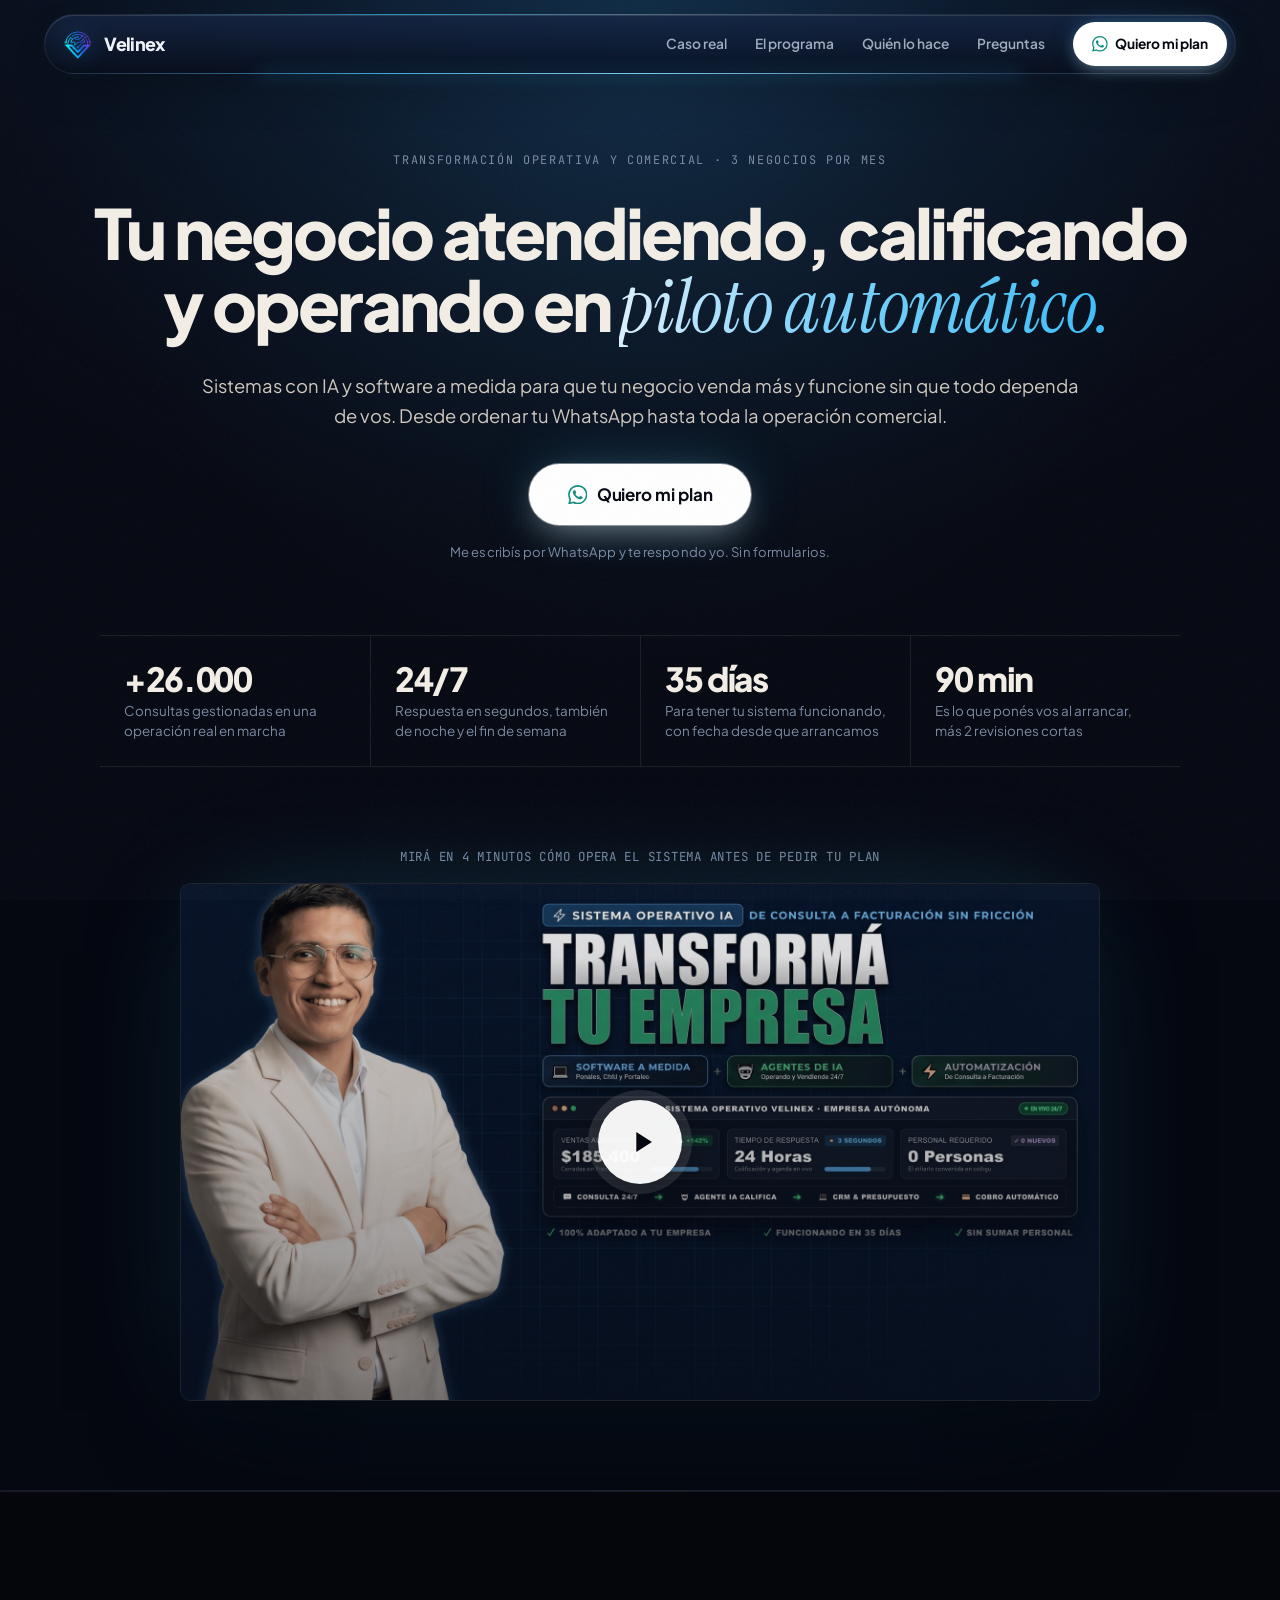
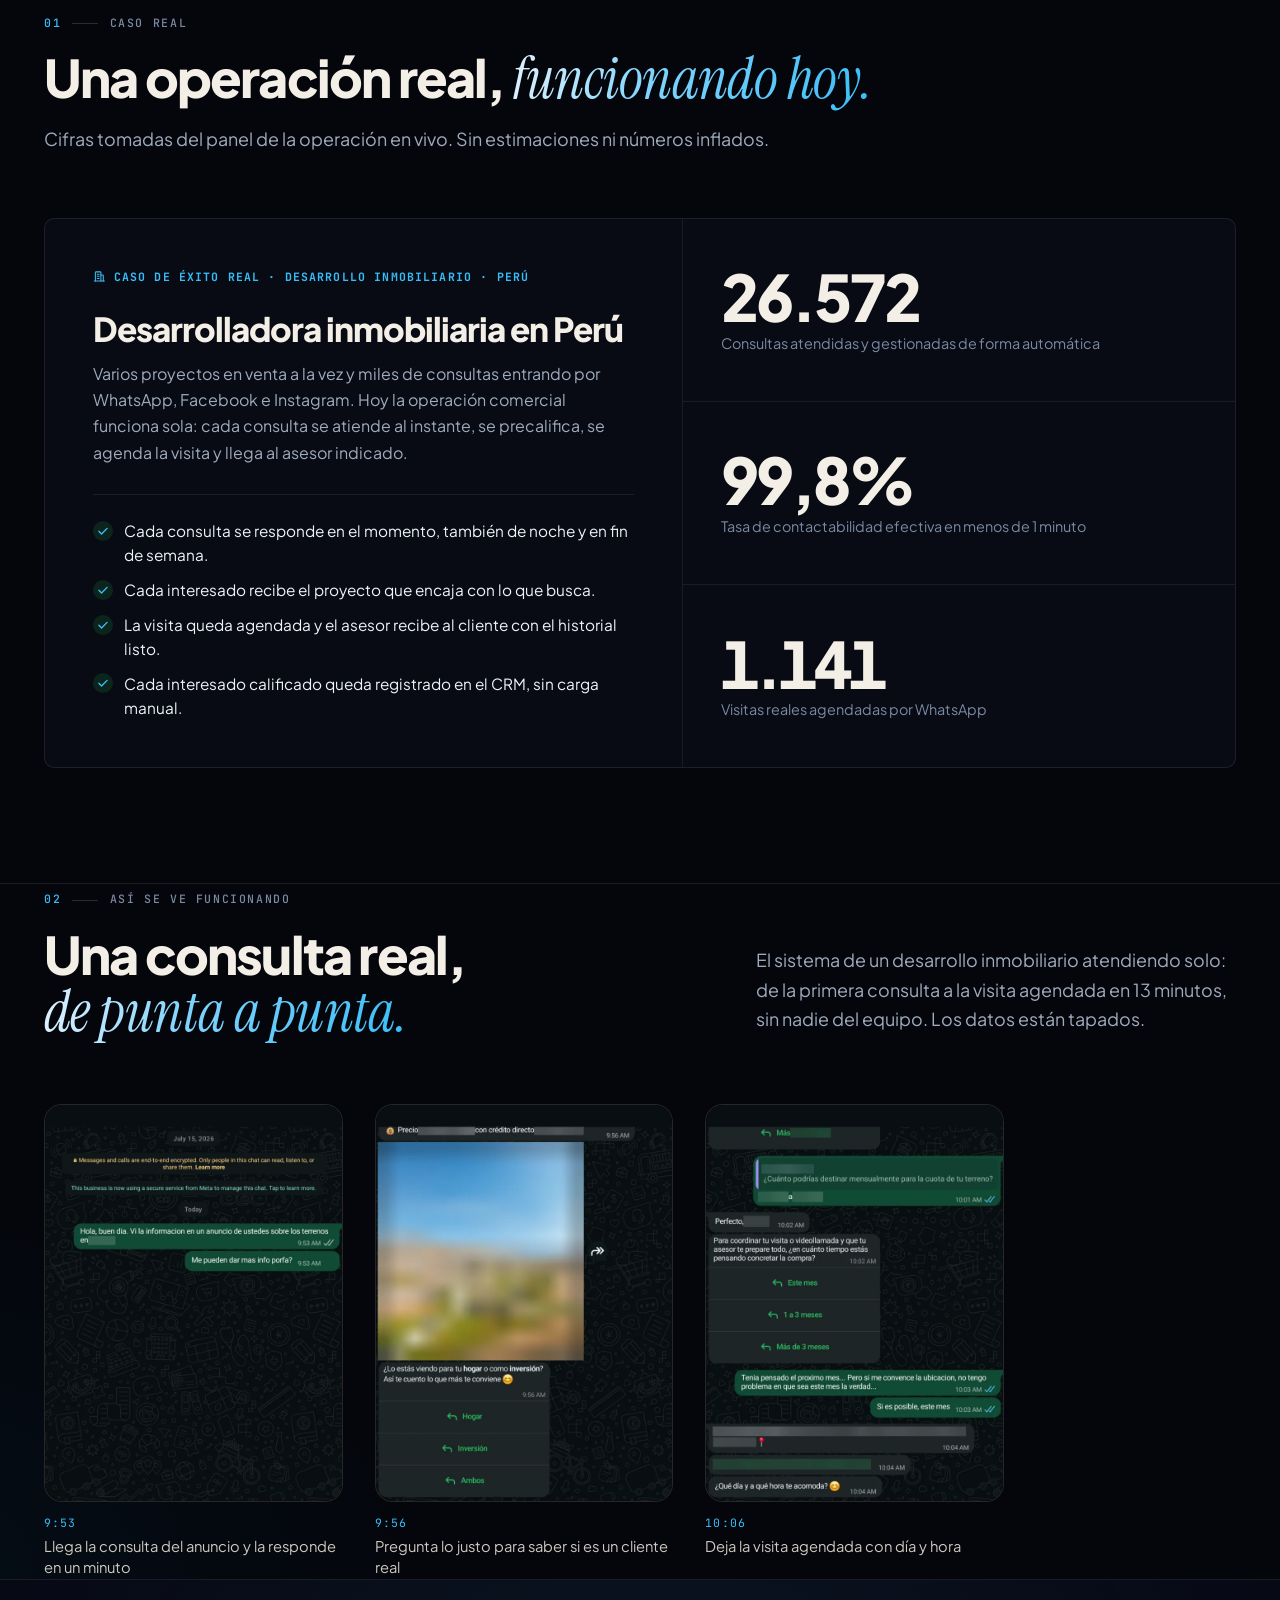
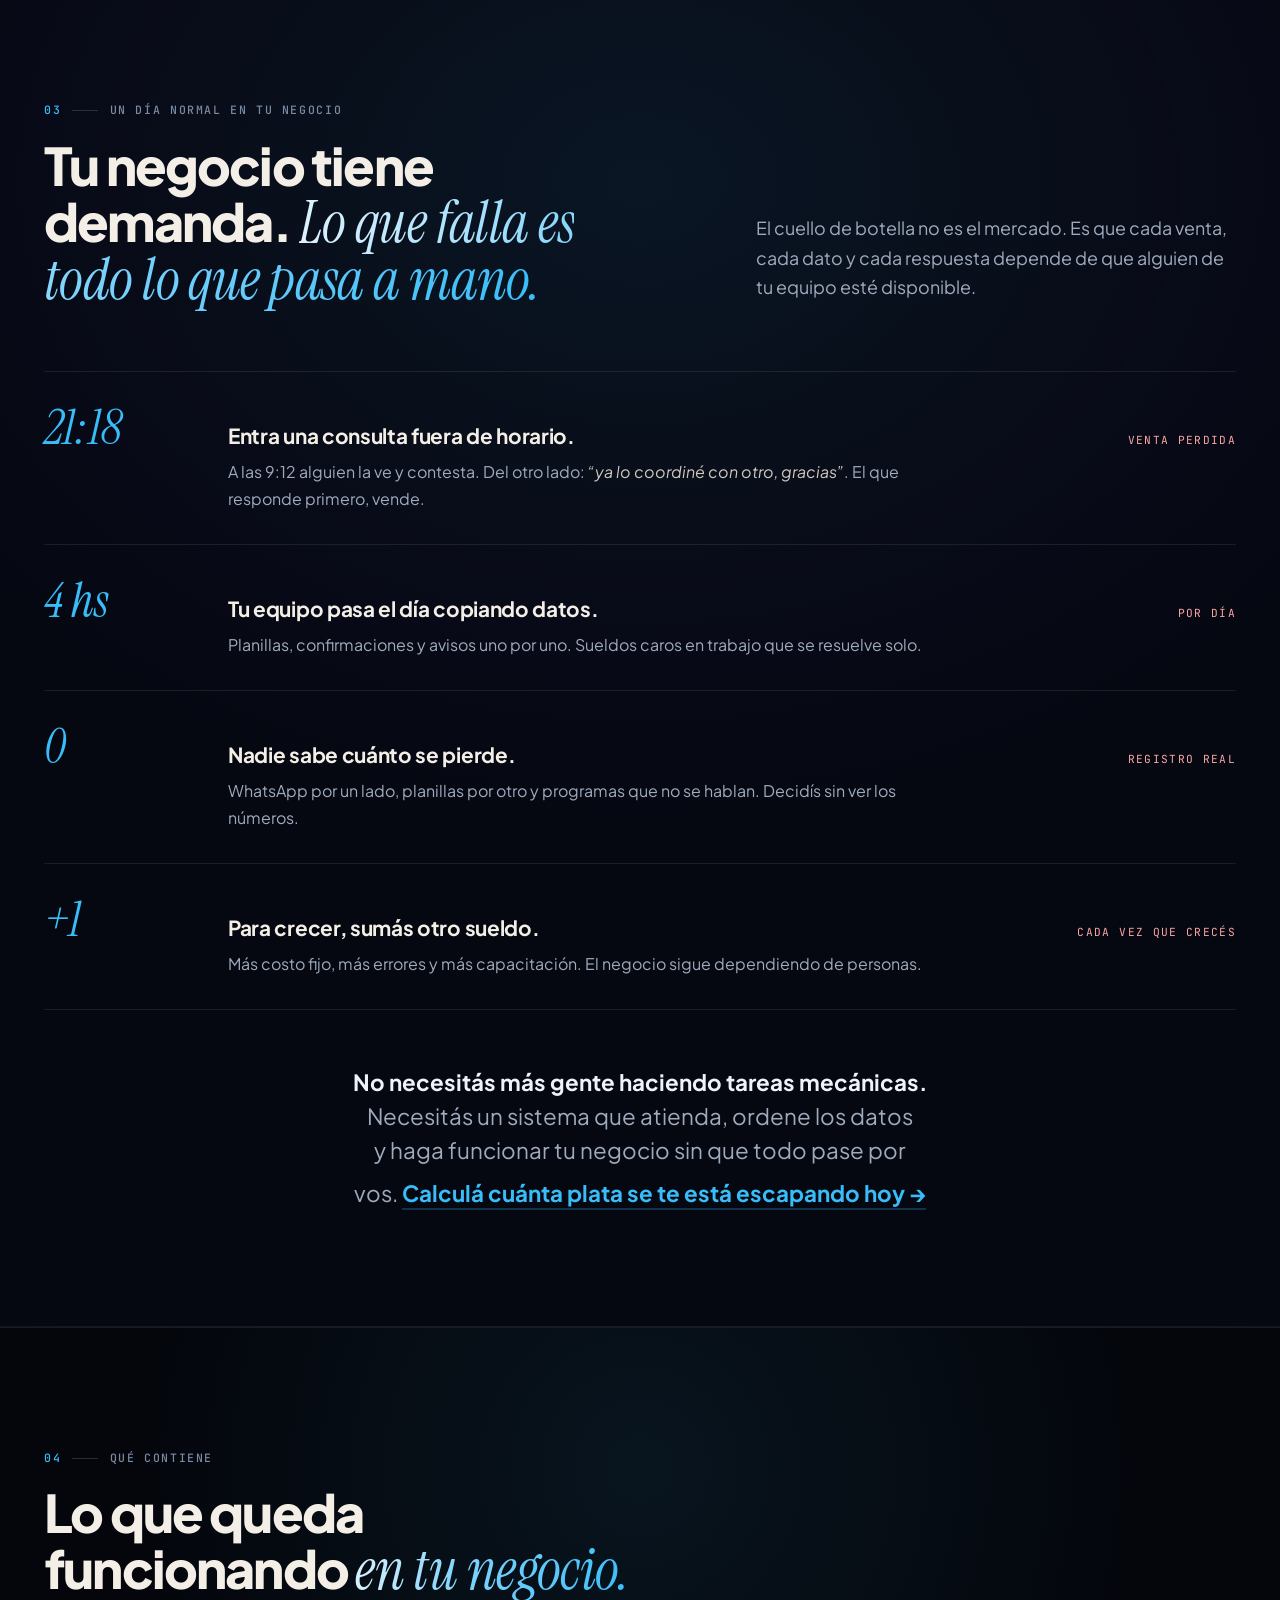
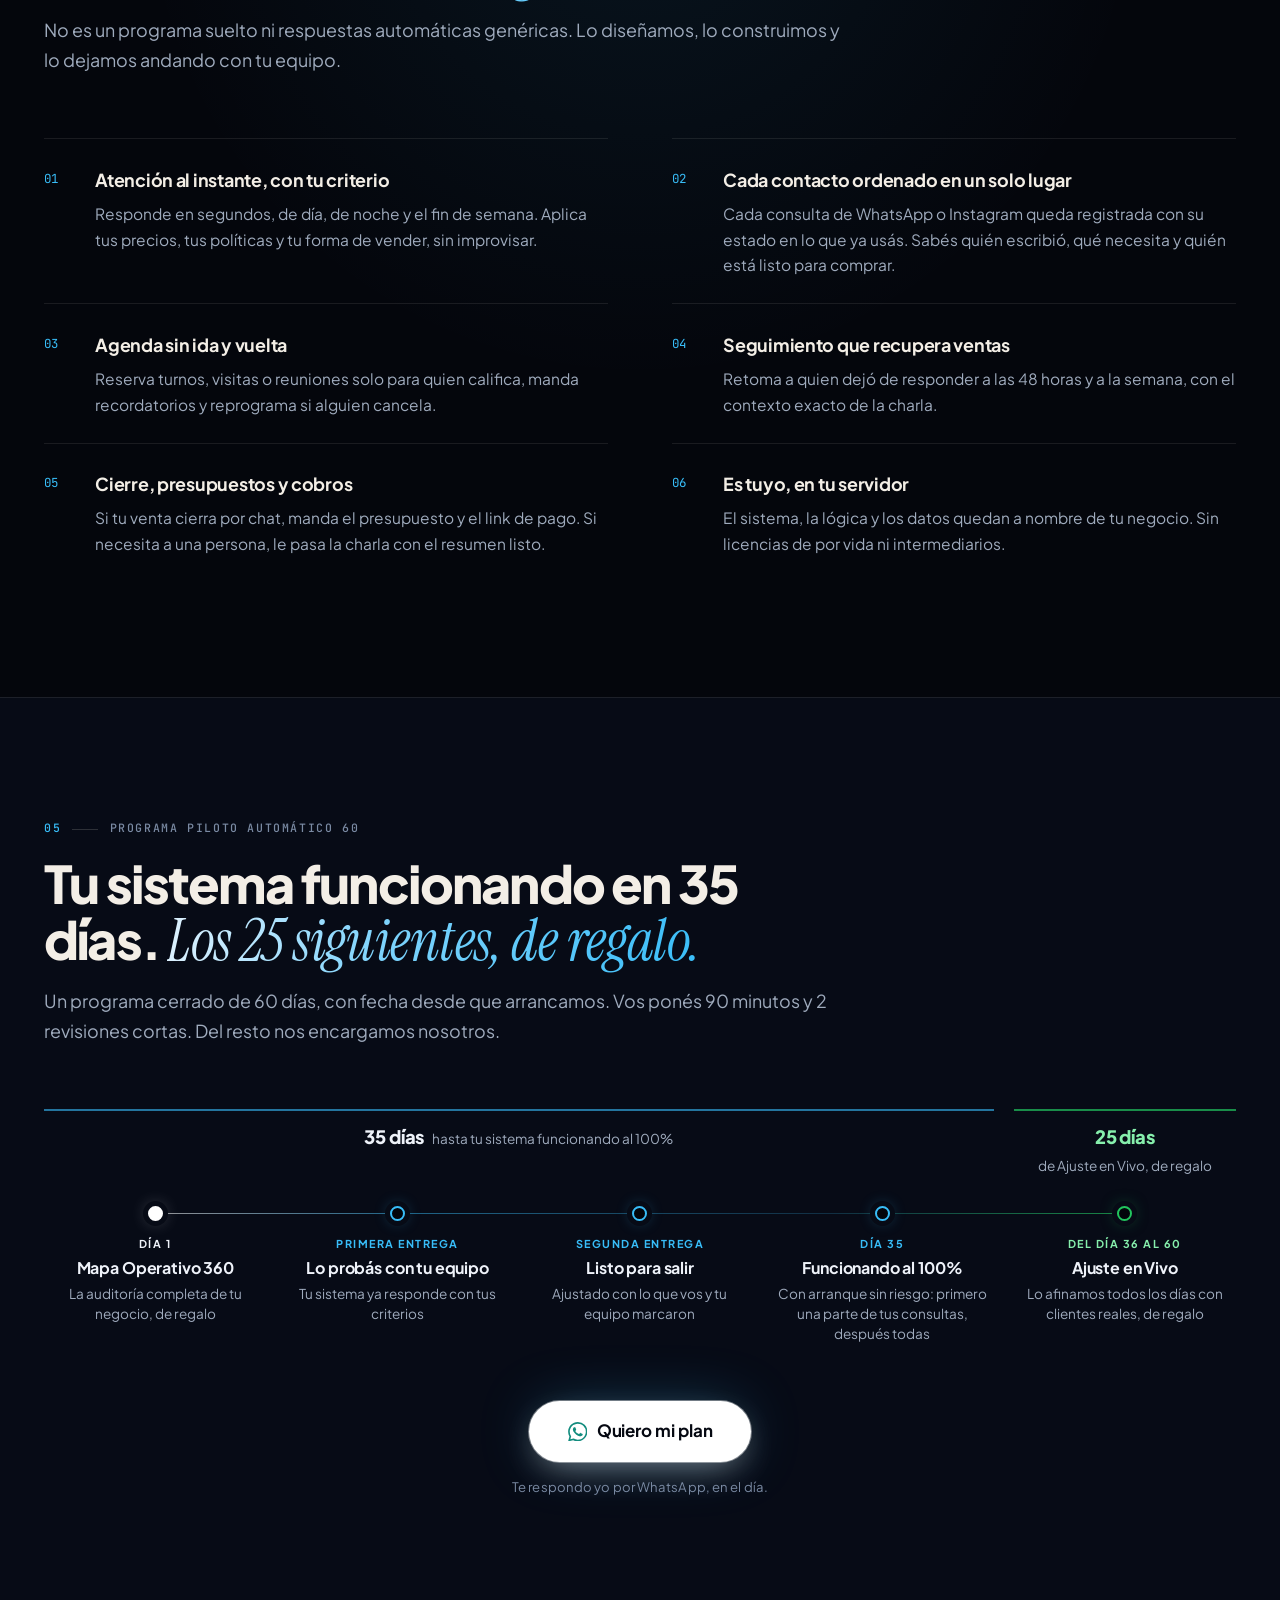
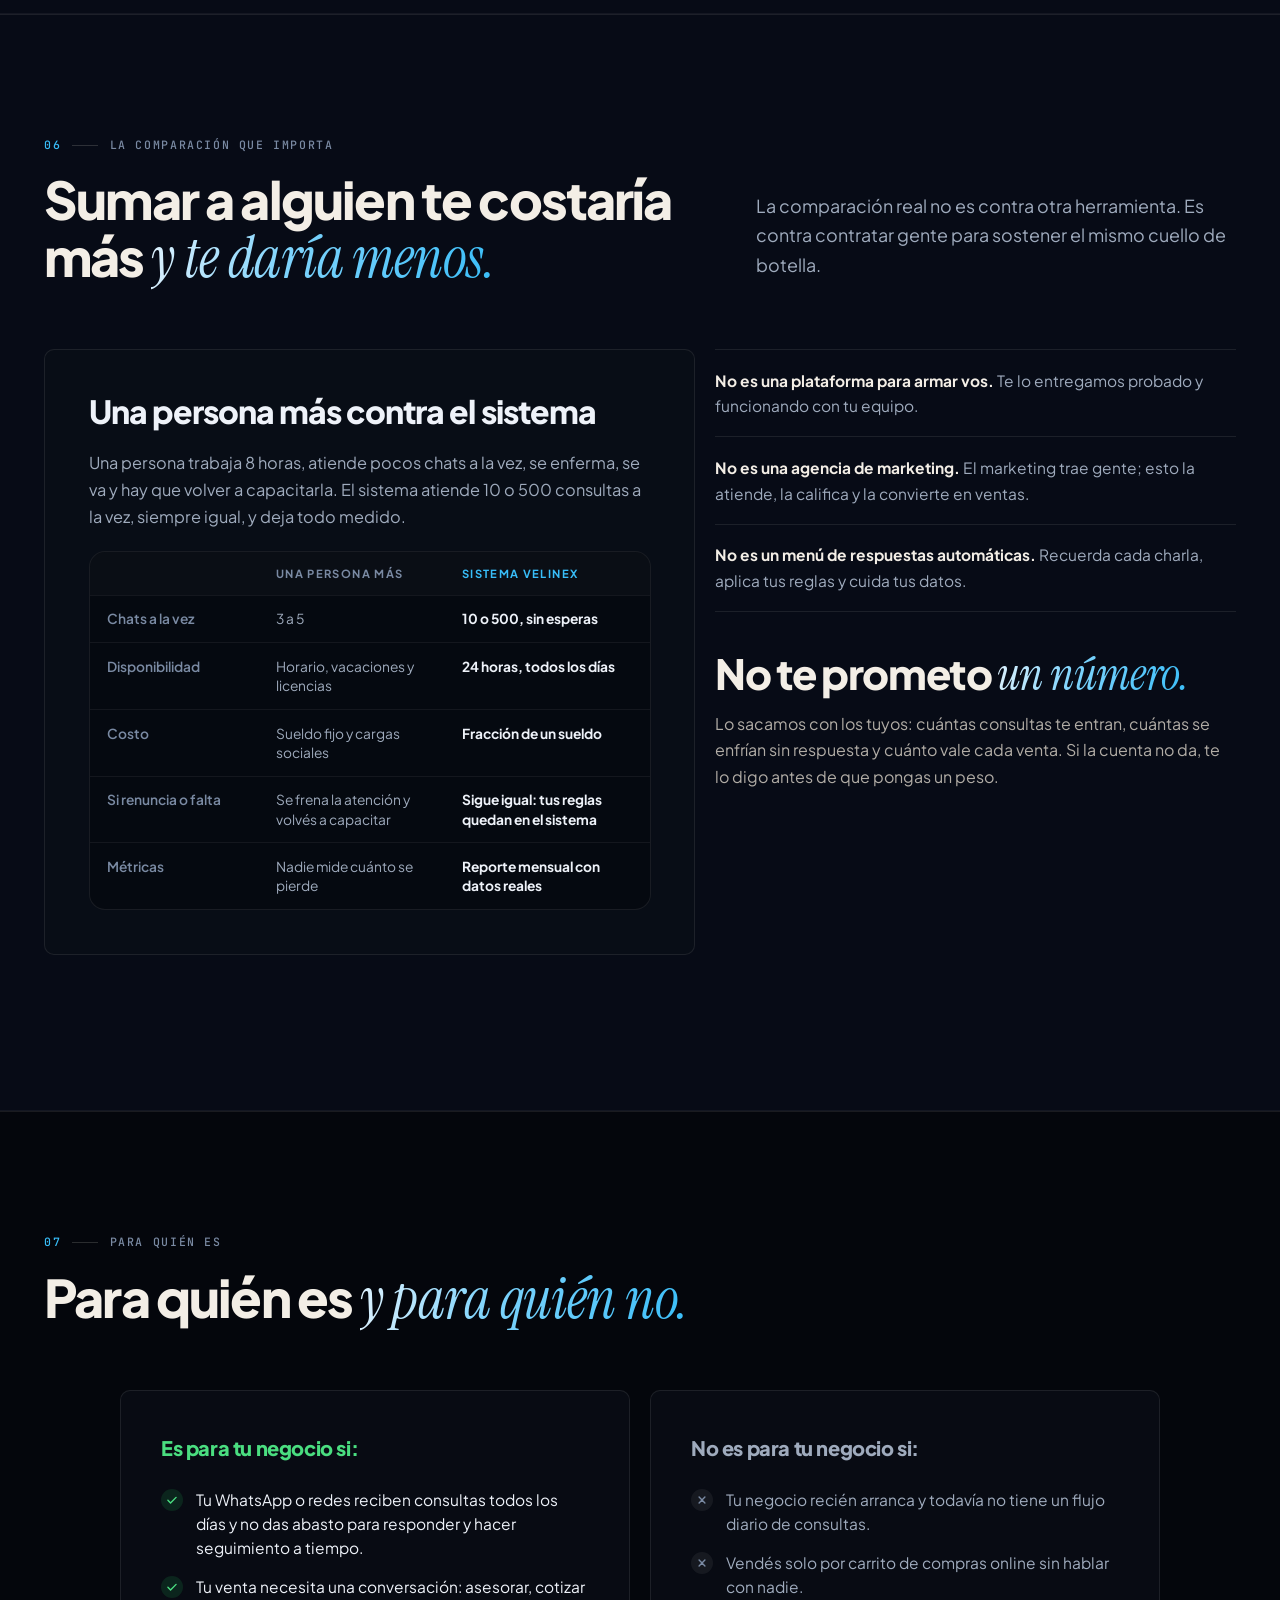
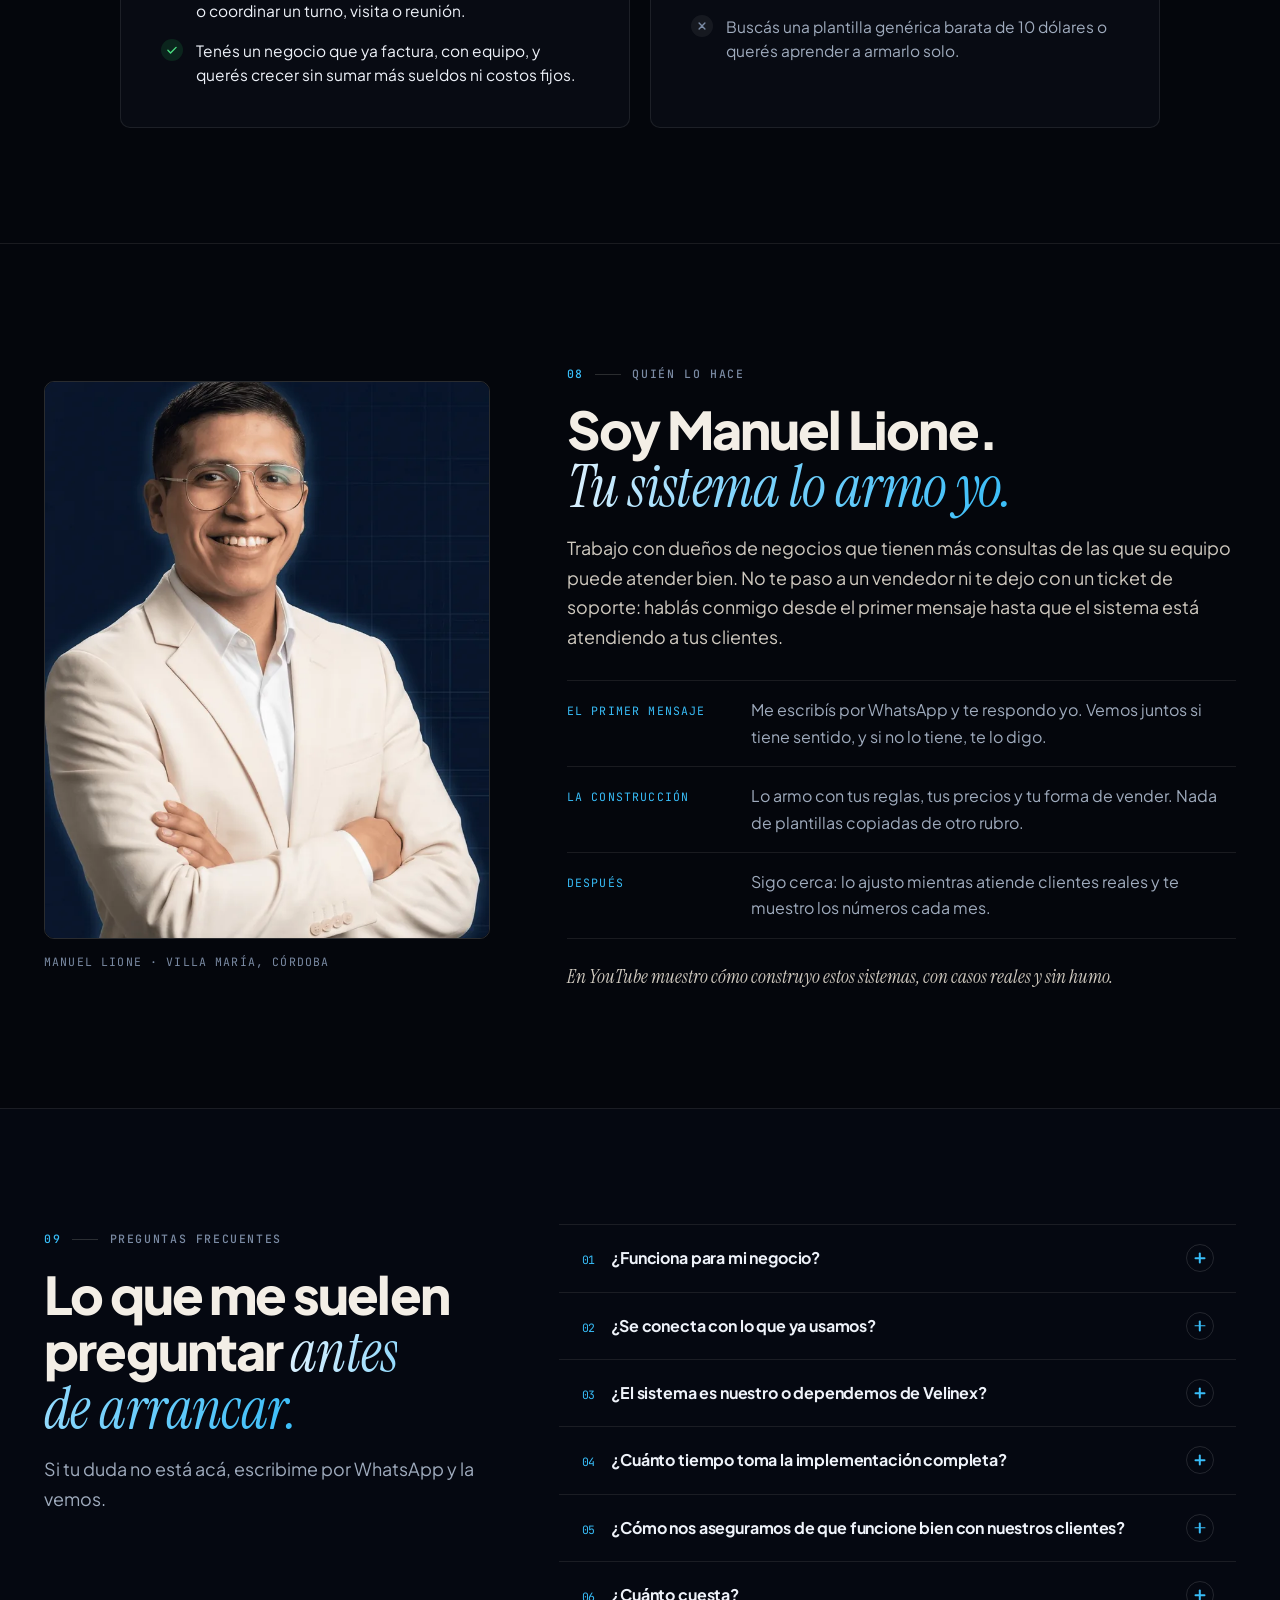
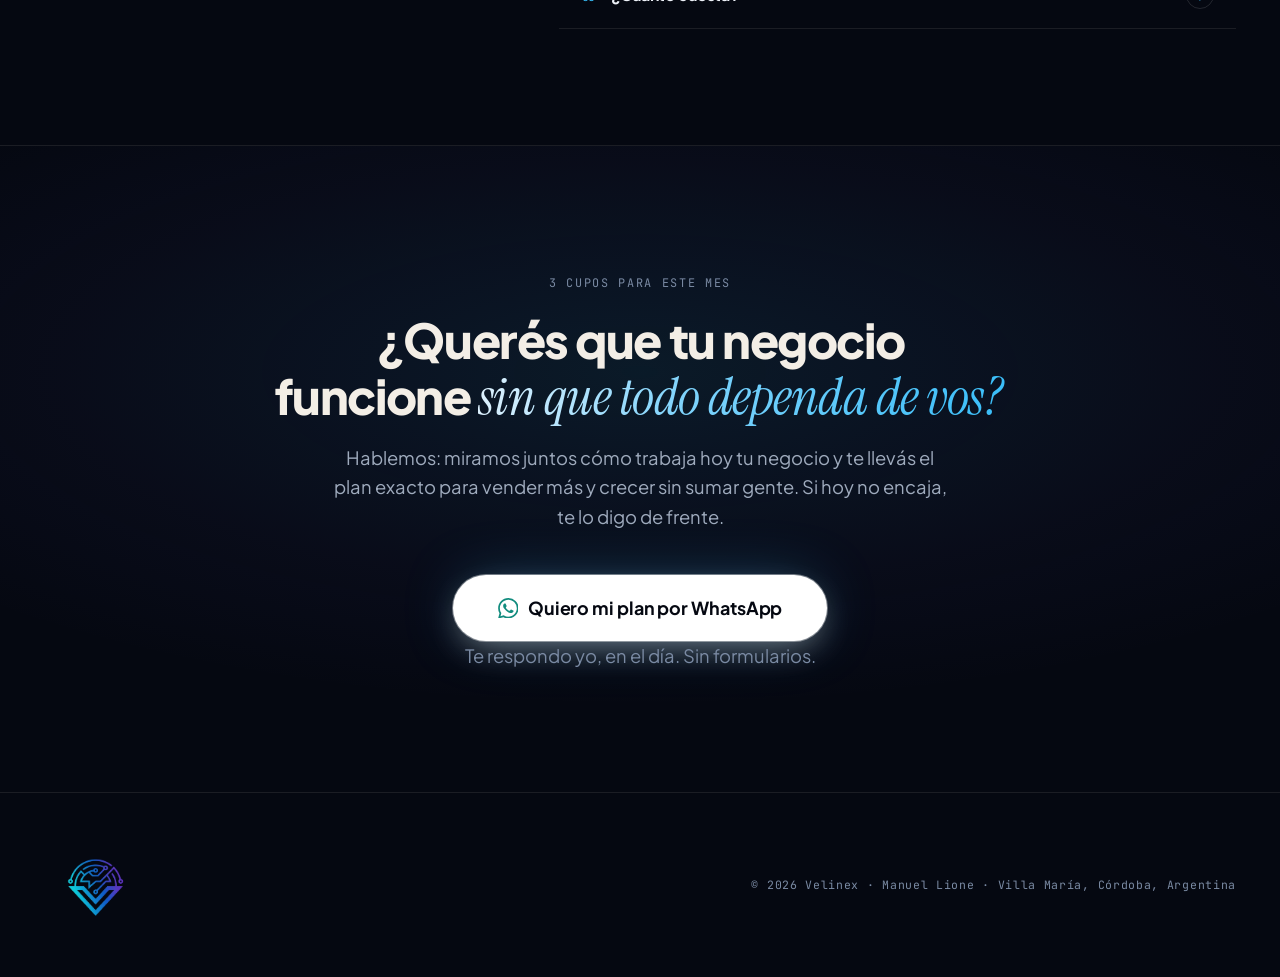
==== commit ba3ecd8e: "feat(landing): demos reales activas, de la consulta a la visita agendada Co-Authored-By: Claude Opus" ====
--- a/index.html
+++ b/index.html
@@ -351,29 +351,29 @@
      assets/video/demos/ (demo-1.mp4, demo-2.mp4, demo-3.mp4 y su
      .webp de portada) y borrar el atributo hidden de la sección.
 ============================================================ -->
-    <section class="demos-section fade-in" id="demos" hidden>
+    <section class="demos-section fade-in" id="demos">
       <div class="container">
         <div class="section-head section-head--split">
           <div>
             <p class="section-eyebrow"><span class="idx"></span>Así se ve funcionando</p>
-            <h2>Conversaciones reales, <em class="serif-accent">sin actuar.</em></h2>
+            <h2>Una consulta real, <em class="serif-accent">de punta a punta.</em></h2>
           </div>
           <p class="section-subtitle">
-            Grabaciones de sistemas que hoy atienden clientes de verdad. Los datos de cada persona están tapados.
+            El sistema de un desarrollo inmobiliario atendiendo solo: de la primera consulta a la visita agendada en 13 minutos, sin nadie del equipo. Los datos están tapados.
           </p>
         </div>
         <div class="demos-row">
           <figure class="demo-clip">
-            <video muted loop playsinline preload="none" data-poster="assets/video/demos/demo-1.webp" data-src="assets/video/demos/demo-1.mp4" aria-label="Demo: consulta respondida fuera de horario"></video>
-            <figcaption><span class="clip-when">23:47</span>Entra una consulta de noche y se responde al instante</figcaption>
+            <video muted loop playsinline preload="none" data-poster="assets/video/demos/demo-1.webp" data-src="assets/video/demos/demo-1.mp4" aria-label="Demo: llega la consulta del anuncio y se responde en un minuto"></video>
+            <figcaption><span class="clip-when">9:53</span>Llega la consulta del anuncio y la responde en un minuto</figcaption>
           </figure>
           <figure class="demo-clip">
-            <video muted loop playsinline preload="none" data-poster="assets/video/demos/demo-2.webp" data-src="assets/video/demos/demo-2.mp4" aria-label="Demo: el sistema califica y agenda"></video>
-            <figcaption><span class="clip-when">2 min</span>Pregunta lo justo y deja la visita agendada</figcaption>
+            <video muted loop playsinline preload="none" data-poster="assets/video/demos/demo-2.webp" data-src="assets/video/demos/demo-2.mp4" aria-label="Demo: pregunta lo justo para saber si es un cliente real"></video>
+            <figcaption><span class="clip-when">9:56</span>Pregunta lo justo para saber si es un cliente real</figcaption>
           </figure>
           <figure class="demo-clip">
-            <video muted loop playsinline preload="none" data-poster="assets/video/demos/demo-3.webp" data-src="assets/video/demos/demo-3.mp4" aria-label="Demo: seguimiento y aviso al asesor"></video>
-            <figcaption><span class="clip-when">48 hs</span>Retoma al que dejó de contestar y avisa al asesor</figcaption>
+            <video muted loop playsinline preload="none" data-poster="assets/video/demos/demo-3.webp" data-src="assets/video/demos/demo-3.mp4" aria-label="Demo: deja la visita agendada con día y hora"></video>
+            <figcaption><span class="clip-when">10:06</span>Deja la visita agendada con día y hora</figcaption>
           </figure>
         </div>
       </div>
--- a/style.css
+++ b/style.css
@@ -4035,8 +4035,9 @@
 body.lp .demo-clip video {
   display: block;
   width: 100%;
-  aspect-ratio: 9 / 16;
+  aspect-ratio: 3 / 4;
   object-fit: cover;
+  object-position: center bottom;
   border-radius: 18px;
   background: #000;
   border: 1px solid var(--line-strong);
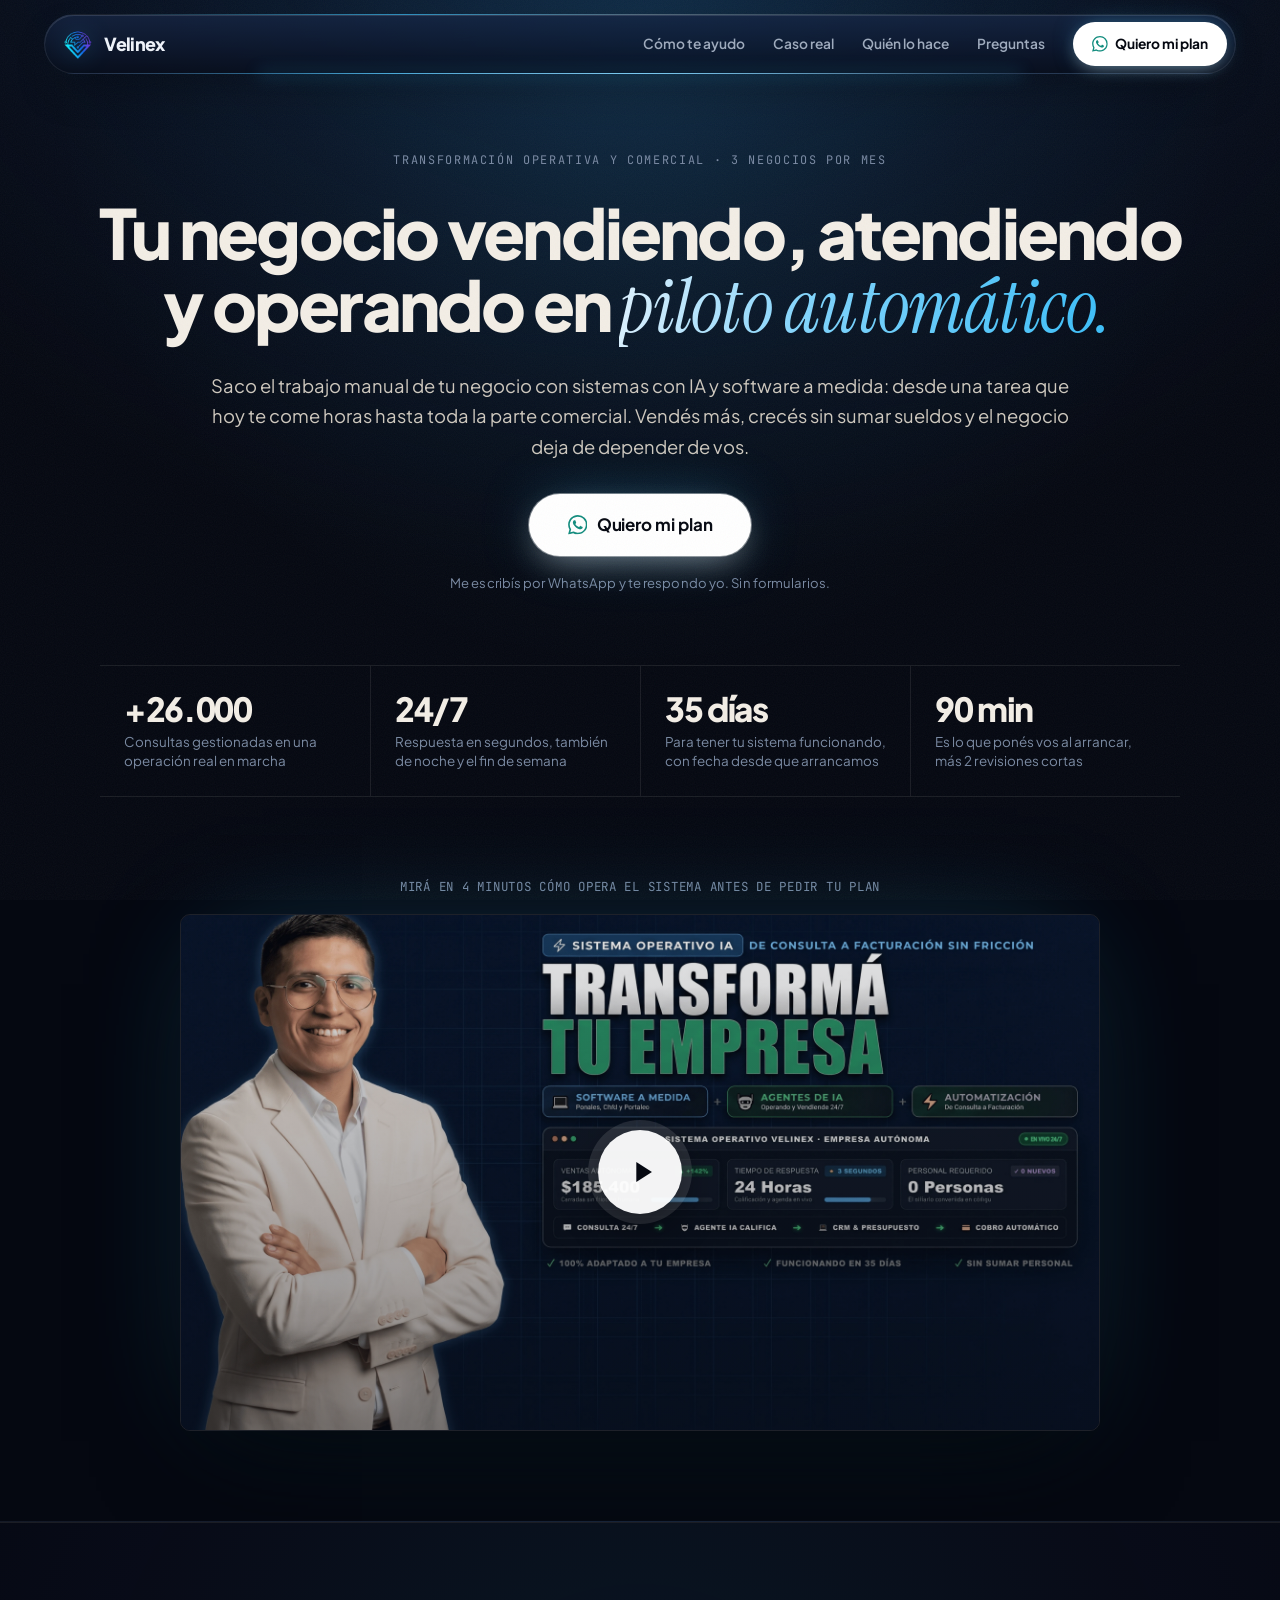
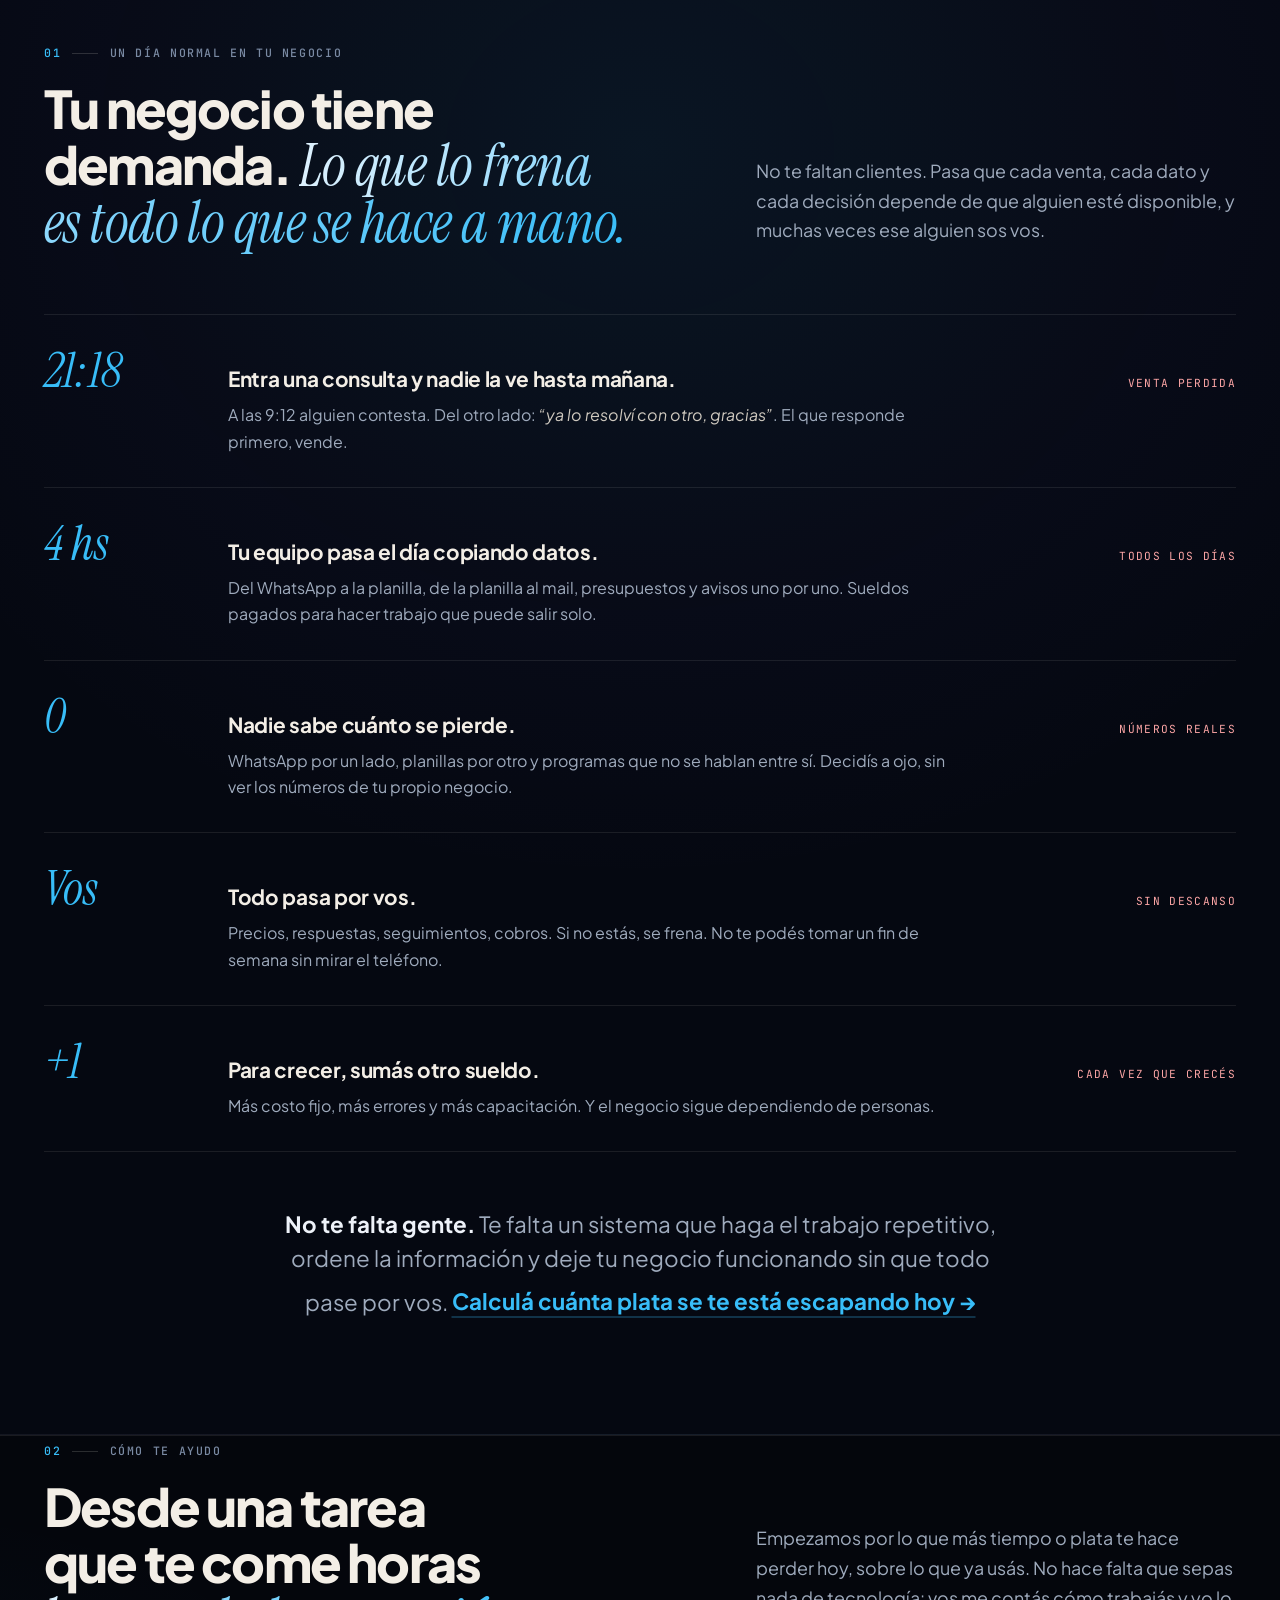
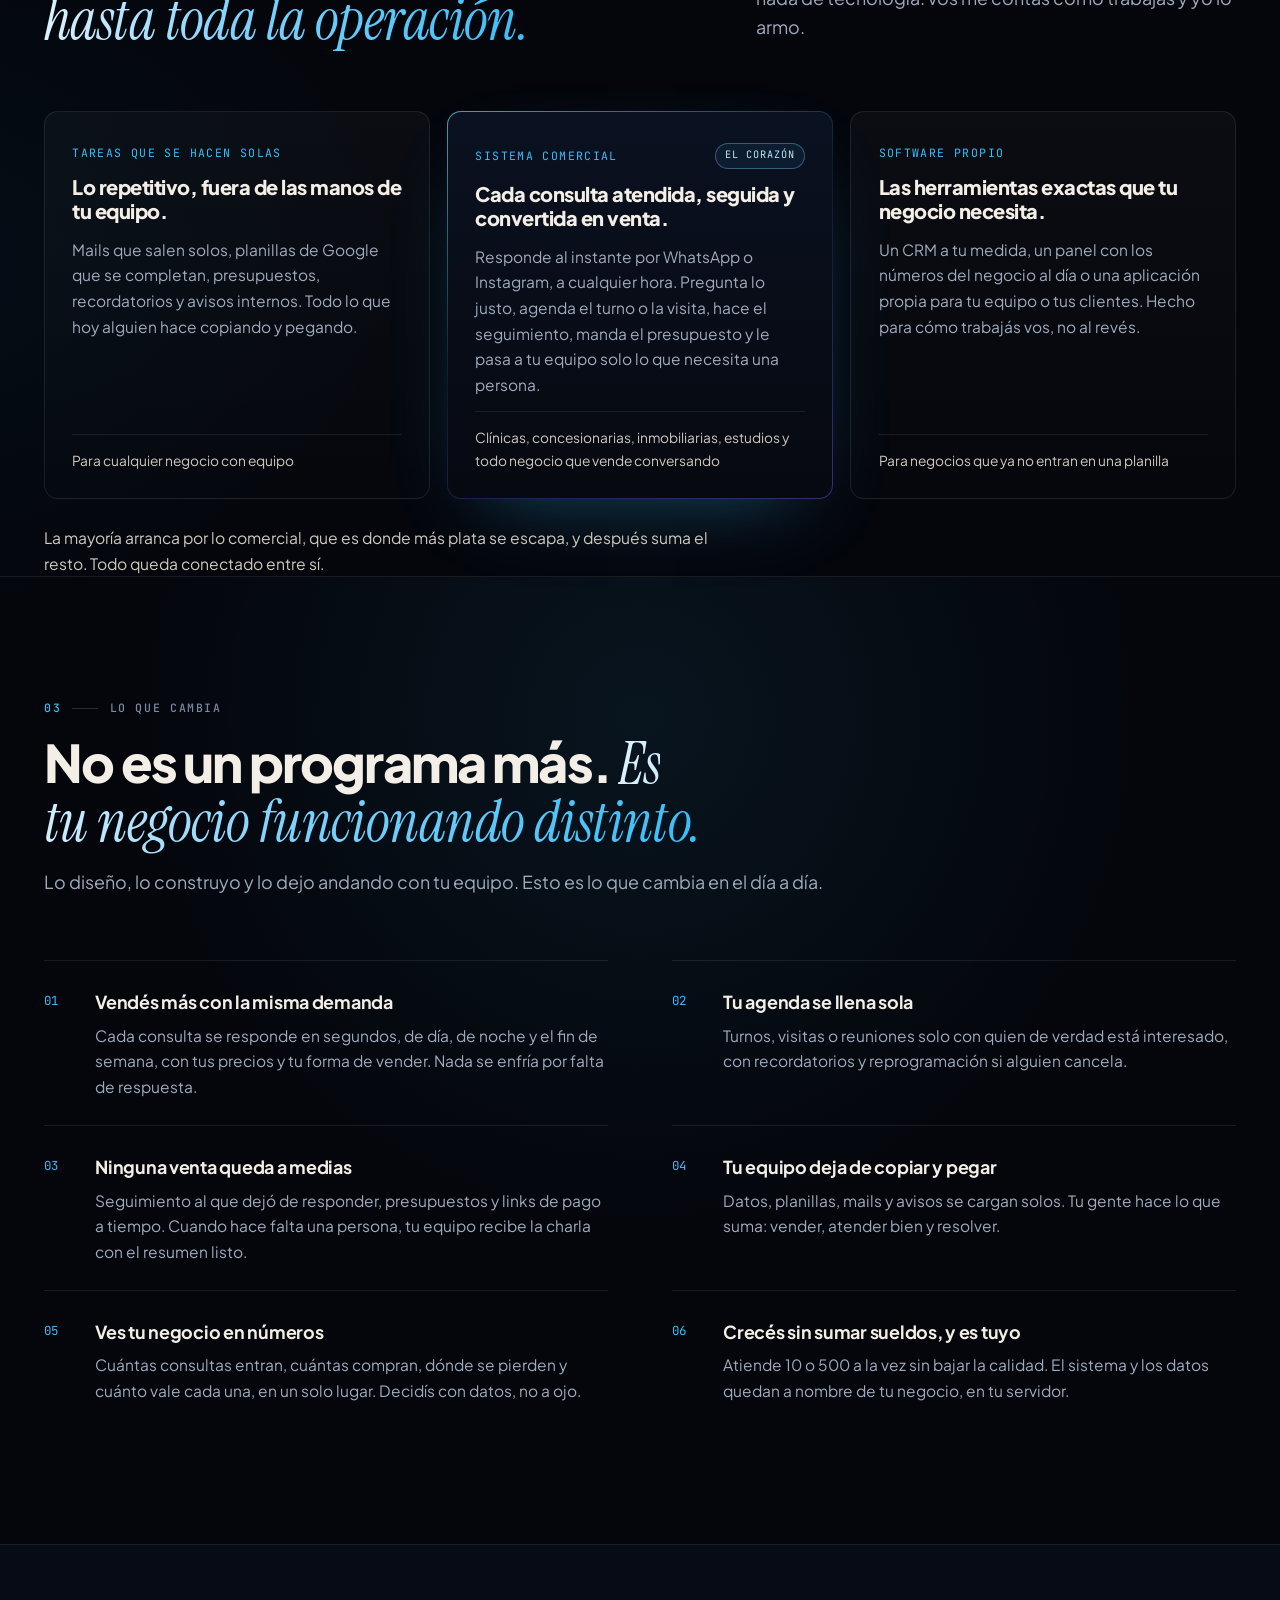
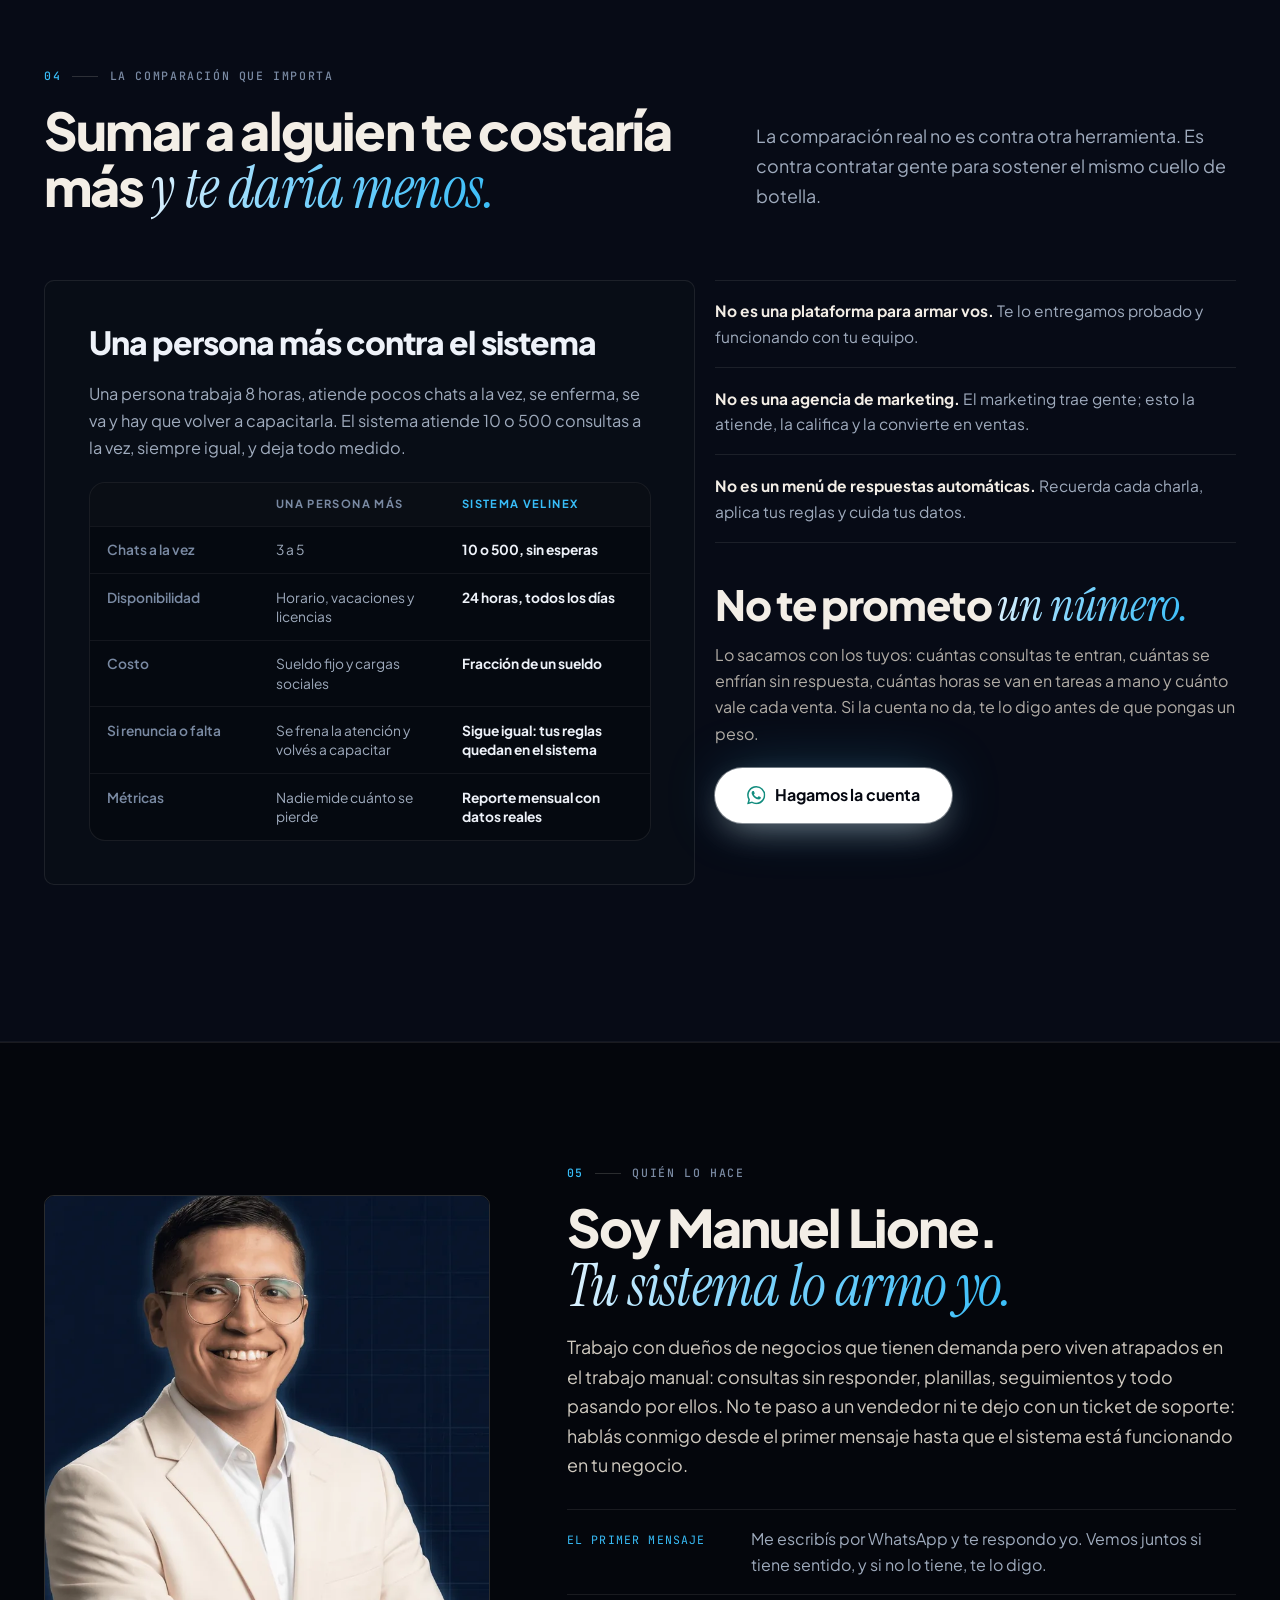
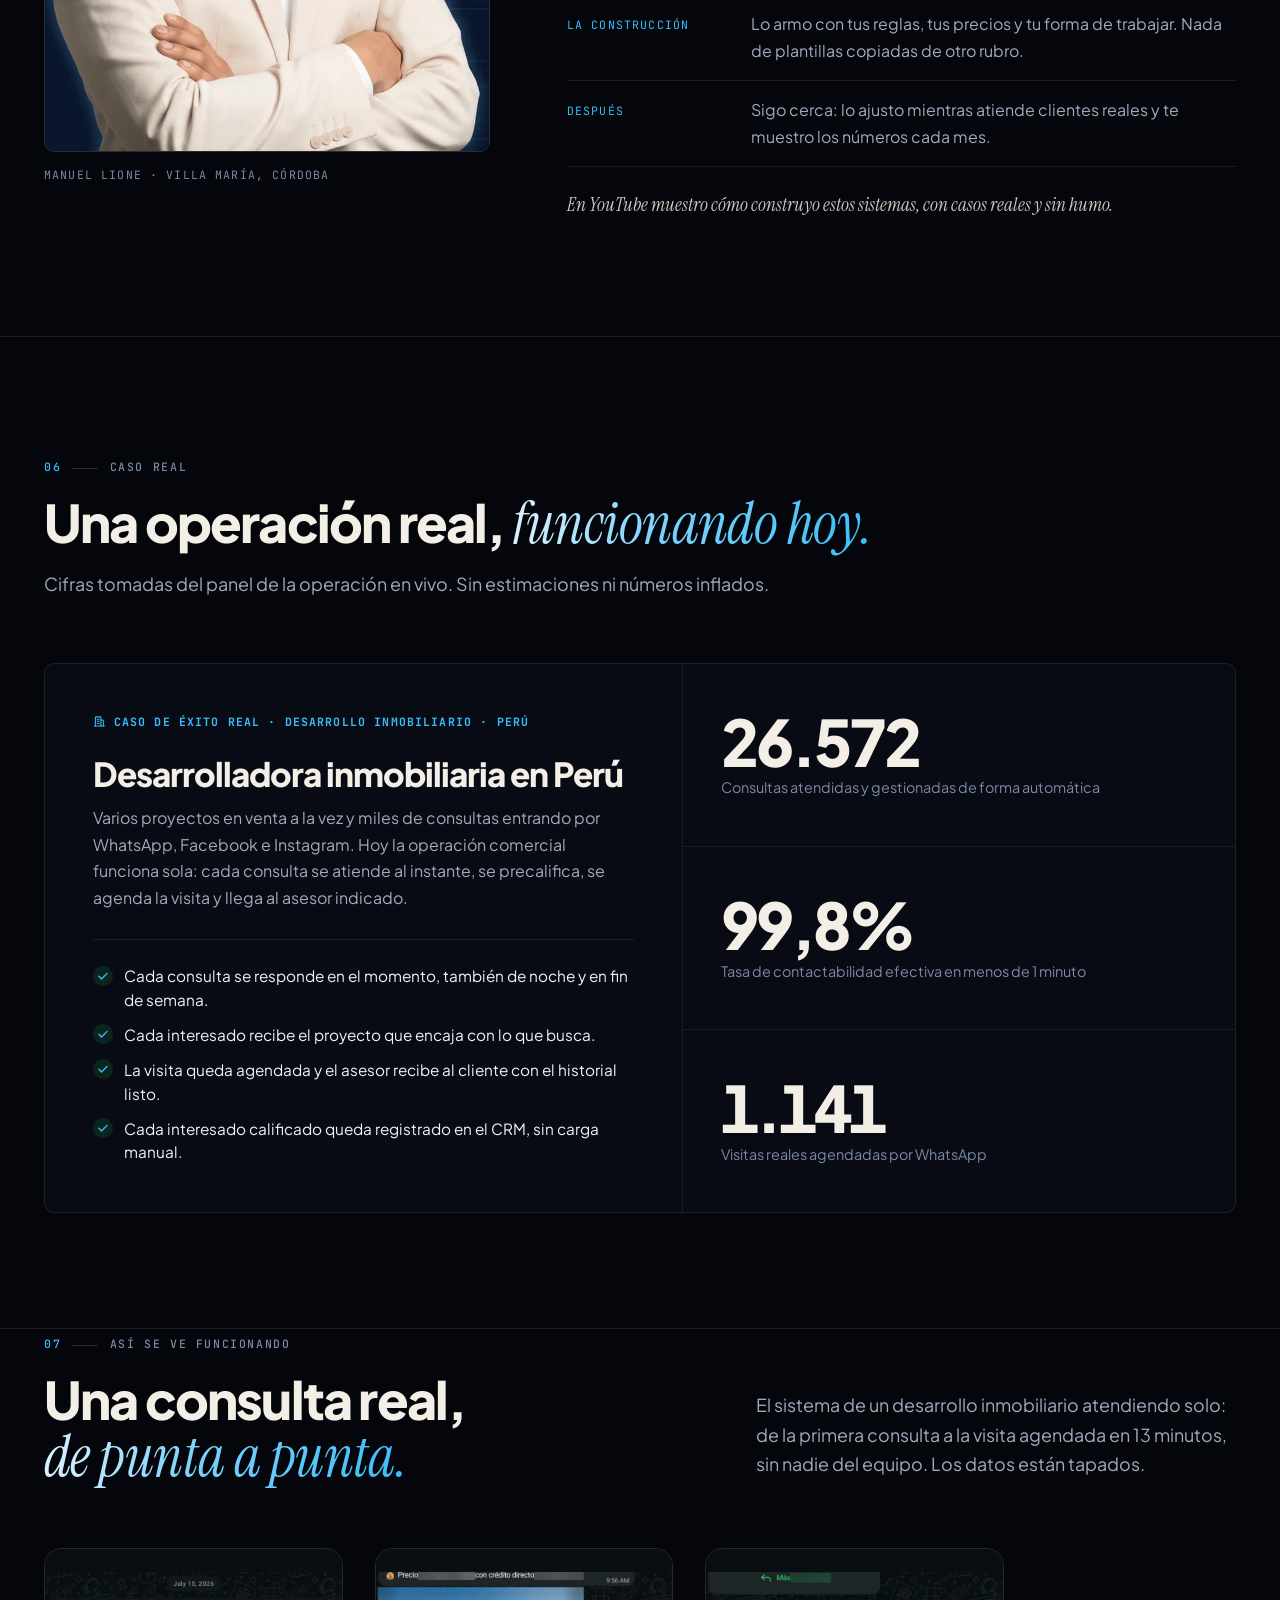
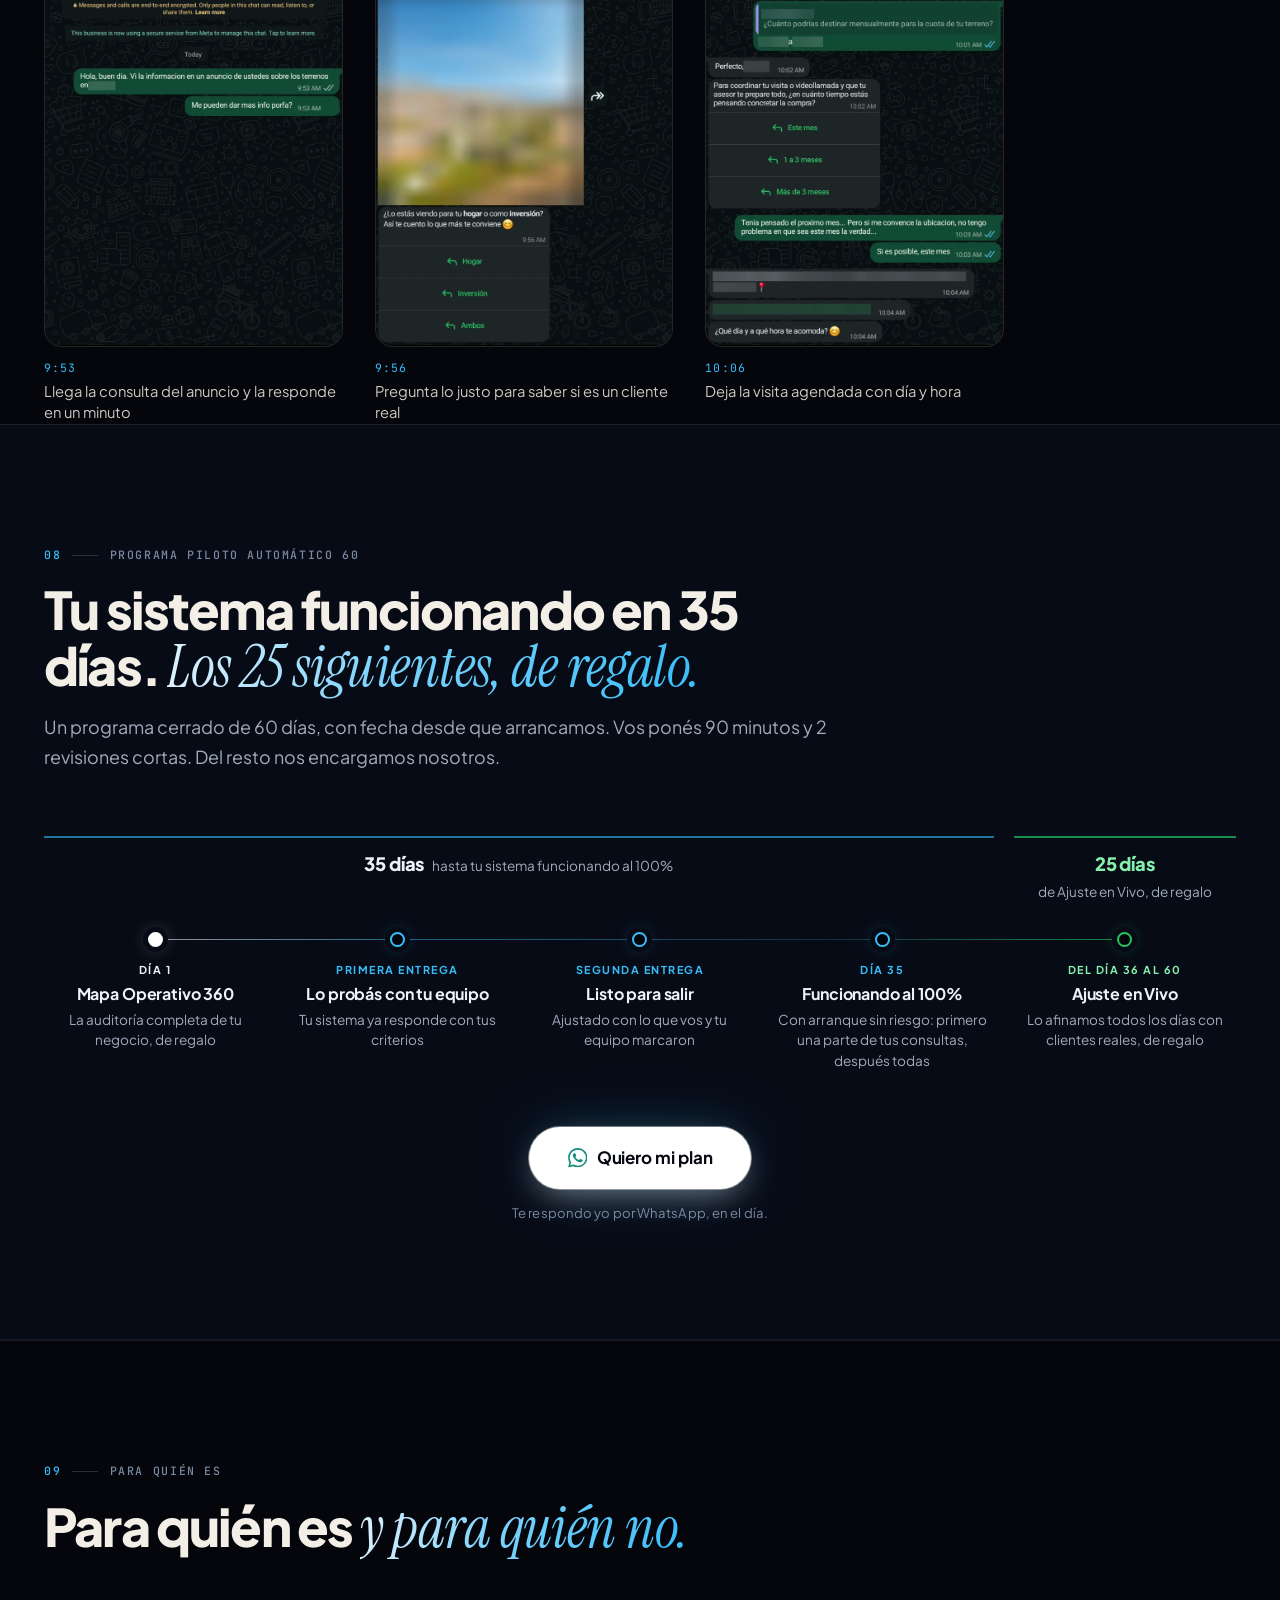
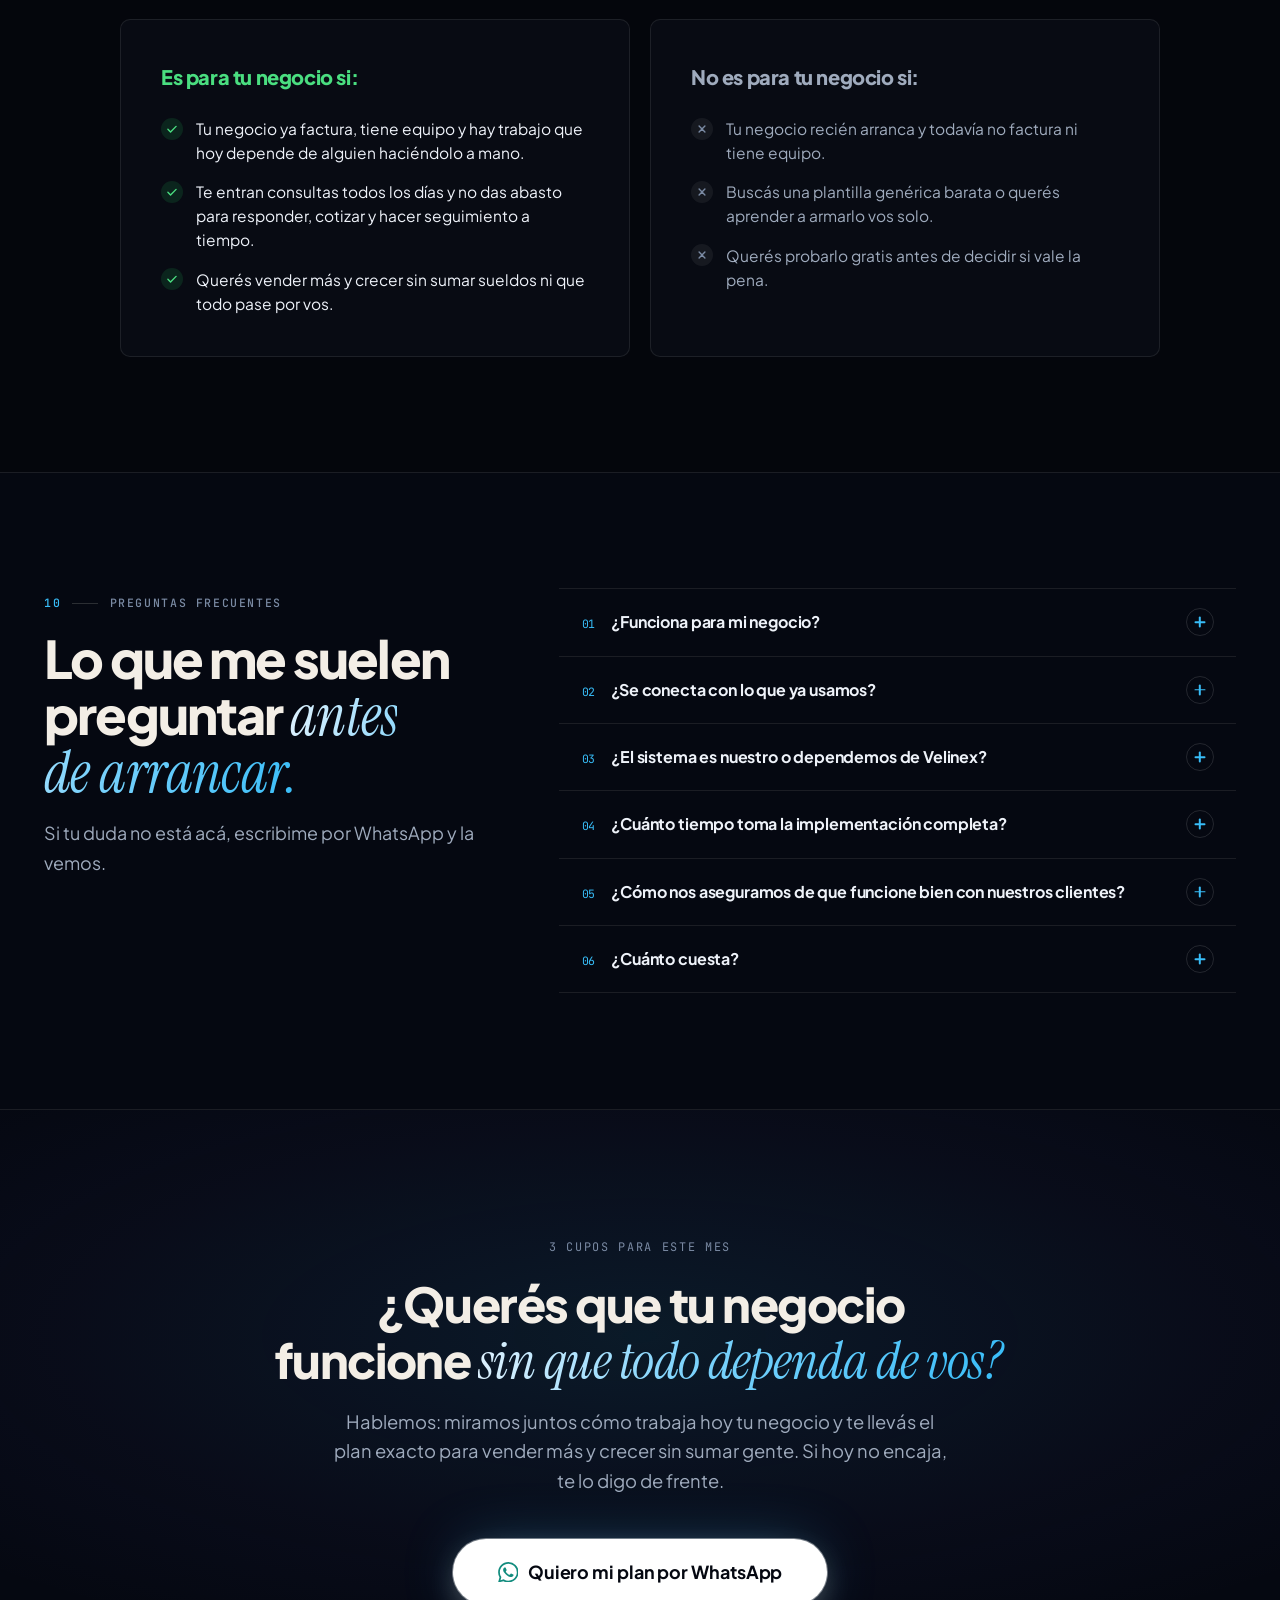
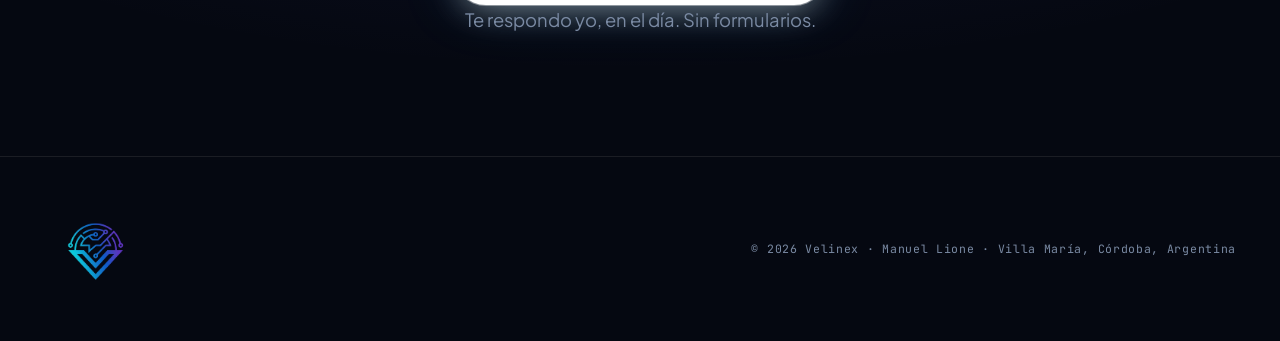
==== commit 4365c5b0: "feat(landing): orden por conversión, dolor arriba y oferta completa de transformación operativa Co-A" ====
--- a/index.html
+++ b/index.html
@@ -101,7 +101,7 @@
             "name": "¿Funciona para mi negocio?",
             "acceptedAnswer": {
               "@type": "Answer",
-              "text": "Sí, si tu negocio vende o atiende por conversación: si el cliente escribe antes de comprar, reservar o avanzar, el sistema aplica. El rubro es secundario. Lo que importa es que haya flujo real de consultas y que hoy se gestionen a mano, perdiendo tiempo o ventas por eso."
+              "text": "Si tu negocio ya factura y hay trabajo que hoy se hace a mano, sí. Puede ser una tarea puntual como mails, planillas o presupuestos, toda la parte comercial (atender, agendar, hacer seguimiento y cerrar) o un software propio, como un CRM, un panel con tus números o una aplicación. En la primera charla vemos por dónde conviene empezar."
             }
           },
           {
@@ -109,7 +109,7 @@
             "name": "¿Se conecta con lo que ya usamos?",
             "acceptedAnswer": {
               "@type": "Answer",
-              "text": "Sí. Se conecta directo con tu WhatsApp, Instagram, CRM, Google Calendar y las herramientas que ya usás, sin obligarte a cambiar de plataforma."
+              "text": "Sí. Se conecta directo con tu WhatsApp, Instagram, Gmail, Google Sheets, Google Calendar, tu CRM y las herramientas que ya usás, sin obligarte a cambiar de plataforma."
             }
           },
           {
@@ -196,8 +196,8 @@
           <span class="site-nav-wordmark">Velinex</span>
         </a>
         <ul class="site-nav-links">
+          <li><a href="#soluciones">Cómo te ayudo</a></li>
           <li><a href="#casos">Caso real</a></li>
-          <li><a href="#programa">El programa</a></li>
           <li><a href="#quien">Quién lo hace</a></li>
           <li><a href="#faq">Preguntas</a></li>
         </ul>
@@ -225,12 +225,12 @@
           </p>
 
           <h1>
-            Tu negocio atendiendo, calificando y operando en
+            Tu negocio vendiendo, atendiendo y operando en
             <em class="serif-accent">piloto automático.</em>
           </h1>
 
           <p class="hero-subtitle">
-            Sistemas con IA y software a medida para que tu negocio venda más y funcione sin que todo dependa de vos. Desde ordenar tu WhatsApp hasta toda la operación comercial.
+            Saco el trabajo manual de tu negocio con sistemas con IA y software a medida: desde una tarea que hoy te come horas hasta toda la parte comercial. Vendés más, crecés sin sumar sueldos y el negocio deja de depender de vos.
           </p>
 
           <div class="cta-block">
@@ -296,91 +296,7 @@
     </header>
 
     <!-- ============================================================
-     CASO REAL (prueba social)
-============================================================ -->
-    <section class="cases-section fade-in" id="casos">
-      <div class="container">
-        <div class="section-head">
-          <p class="section-eyebrow"><span class="idx"></span>Caso real</p>
-          <h2>Una operación real, <em class="serif-accent">funcionando hoy.</em></h2>
-          <p class="section-subtitle">
-            Cifras tomadas del panel de la operación en vivo. Sin estimaciones ni números inflados.
-          </p>
-        </div>
-
-        <article class="case-hero">
-          <div class="case-hero-main">
-            <span class="case-badge">
-              <svg class="icon" aria-hidden="true"><use href="#i-building" /></svg>
-              <span>Caso de éxito real</span>
-              <span class="case-badge-sep" aria-hidden="true">·</span>
-              <span>Desarrollo inmobiliario · Perú</span>
-            </span>
-            <h3>Desarrolladora inmobiliaria en Perú</h3>
-            <p class="case-hero-summary">
-              Varios proyectos en venta a la vez y miles de consultas entrando por WhatsApp, Facebook e Instagram. Hoy la operación comercial funciona sola: cada consulta se atiende al instante, se precalifica, se agenda la visita y llega al asesor indicado.
-            </p>
-            <ul class="case-outcomes">
-              <li><svg class="icon" aria-hidden="true"><use href="#i-check" /></svg>Cada consulta se responde en el momento, también de noche y en fin de semana.</li>
-              <li><svg class="icon" aria-hidden="true"><use href="#i-check" /></svg>Cada interesado recibe el proyecto que encaja con lo que busca.</li>
-              <li><svg class="icon" aria-hidden="true"><use href="#i-check" /></svg>La visita queda agendada y el asesor recibe al cliente con el historial listo.</li>
-              <li><svg class="icon" aria-hidden="true"><use href="#i-check" /></svg>Cada interesado calificado queda registrado en el CRM, sin carga manual.</li>
-            </ul>
-          </div>
-          <dl class="case-hero-metrics">
-            <div class="case-metric">
-              <dt class="case-metric-value">26.572</dt>
-              <dd class="case-metric-label">Consultas atendidas y gestionadas de forma automática</dd>
-            </div>
-            <div class="case-metric">
-              <dt class="case-metric-value">99,8%</dt>
-              <dd class="case-metric-label">Tasa de contactabilidad efectiva en menos de 1 minuto</dd>
-            </div>
-            <div class="case-metric">
-              <dt class="case-metric-value">1.141</dt>
-              <dd class="case-metric-label">Visitas reales agendadas por WhatsApp</dd>
-            </div>
-          </dl>
-        </article>
-      </div>
-    </section>
-
-    <!-- ============================================================
-     DEMOS REALES EN CLIPS VERTICALES
-     Oculta hasta tener los clips. Para activarla: dejar los MP4 en
-     assets/video/demos/ (demo-1.mp4, demo-2.mp4, demo-3.mp4 y su
-     .webp de portada) y borrar el atributo hidden de la sección.
-============================================================ -->
-    <section class="demos-section fade-in" id="demos">
-      <div class="container">
-        <div class="section-head section-head--split">
-          <div>
-            <p class="section-eyebrow"><span class="idx"></span>Así se ve funcionando</p>
-            <h2>Una consulta real, <em class="serif-accent">de punta a punta.</em></h2>
-          </div>
-          <p class="section-subtitle">
-            El sistema de un desarrollo inmobiliario atendiendo solo: de la primera consulta a la visita agendada en 13 minutos, sin nadie del equipo. Los datos están tapados.
-          </p>
-        </div>
-        <div class="demos-row">
-          <figure class="demo-clip">
-            <video muted loop playsinline preload="none" data-poster="assets/video/demos/demo-1.webp" data-src="assets/video/demos/demo-1.mp4" aria-label="Demo: llega la consulta del anuncio y se responde en un minuto"></video>
-            <figcaption><span class="clip-when">9:53</span>Llega la consulta del anuncio y la responde en un minuto</figcaption>
-          </figure>
-          <figure class="demo-clip">
-            <video muted loop playsinline preload="none" data-poster="assets/video/demos/demo-2.webp" data-src="assets/video/demos/demo-2.mp4" aria-label="Demo: pregunta lo justo para saber si es un cliente real"></video>
-            <figcaption><span class="clip-when">9:56</span>Pregunta lo justo para saber si es un cliente real</figcaption>
-          </figure>
-          <figure class="demo-clip">
-            <video muted loop playsinline preload="none" data-poster="assets/video/demos/demo-3.webp" data-src="assets/video/demos/demo-3.mp4" aria-label="Demo: deja la visita agendada con día y hora"></video>
-            <figcaption><span class="clip-when">10:06</span>Deja la visita agendada con día y hora</figcaption>
-          </figure>
-        </div>
-      </div>
-    </section>
-
-    <!-- ============================================================
-     DOLOR: EL LÍMITE OPERATIVO (Sintético con puente a la calculadora)
+     DOLOR: lo primero que tiene que leer el dueño
 ============================================================ -->
     <section class="pain-section fade-in" id="dolor">
       <div class="container">
@@ -388,11 +304,11 @@
           <div>
             <p class="section-eyebrow"><span class="idx"></span>Un día normal en tu negocio</p>
             <h2 class="pain-title">
-              Tu negocio tiene demanda. <em class="serif-accent">Lo que falla es todo lo que pasa a mano.</em>
+              Tu negocio tiene demanda. <em class="serif-accent">Lo que lo frena es todo lo que se hace a mano.</em>
             </h2>
           </div>
           <p class="section-subtitle">
-            El cuello de botella no es el mercado. Es que cada venta, cada dato y cada respuesta depende de que alguien de tu equipo esté disponible.
+            No te faltan clientes. Pasa que cada venta, cada dato y cada decisión depende de que alguien esté disponible, y muchas veces ese alguien sos vos.
           </p>
         </div>
 
@@ -400,8 +316,8 @@
           <li class="pain-row">
             <span class="pain-when">21:18</span>
             <div class="pain-what">
-              <h3>Entra una consulta fuera de horario.</h3>
-              <p>A las 9:12 alguien la ve y contesta. Del otro lado: <q>ya lo coordiné con otro, gracias</q>. El que responde primero, vende.</p>
+              <h3>Entra una consulta y nadie la ve hasta mañana.</h3>
+              <p>A las 9:12 alguien contesta. Del otro lado: <q>ya lo resolví con otro, gracias</q>. El que responde primero, vende.</p>
             </div>
             <span class="pain-cost">Venta perdida</span>
           </li>
@@ -409,30 +325,38 @@
             <span class="pain-when">4 hs</span>
             <div class="pain-what">
               <h3>Tu equipo pasa el día copiando datos.</h3>
-              <p>Planillas, confirmaciones y avisos uno por uno. Sueldos caros en trabajo que se resuelve solo.</p>
-            </div>
-            <span class="pain-cost">Por día</span>
+              <p>Del WhatsApp a la planilla, de la planilla al mail, presupuestos y avisos uno por uno. Sueldos pagados para hacer trabajo que puede salir solo.</p>
+            </div>
+            <span class="pain-cost">Todos los días</span>
           </li>
           <li class="pain-row">
             <span class="pain-when">0</span>
             <div class="pain-what">
               <h3>Nadie sabe cuánto se pierde.</h3>
-              <p>WhatsApp por un lado, planillas por otro y programas que no se hablan. Decidís sin ver los números.</p>
-            </div>
-            <span class="pain-cost">Registro real</span>
+              <p>WhatsApp por un lado, planillas por otro y programas que no se hablan entre sí. Decidís a ojo, sin ver los números de tu propio negocio.</p>
+            </div>
+            <span class="pain-cost">Números reales</span>
+          </li>
+          <li class="pain-row">
+            <span class="pain-when">Vos</span>
+            <div class="pain-what">
+              <h3>Todo pasa por vos.</h3>
+              <p>Precios, respuestas, seguimientos, cobros. Si no estás, se frena. No te podés tomar un fin de semana sin mirar el teléfono.</p>
+            </div>
+            <span class="pain-cost">Sin descanso</span>
           </li>
           <li class="pain-row">
             <span class="pain-when">+1</span>
             <div class="pain-what">
               <h3>Para crecer, sumás otro sueldo.</h3>
-              <p>Más costo fijo, más errores y más capacitación. El negocio sigue dependiendo de personas.</p>
+              <p>Más costo fijo, más errores y más capacitación. Y el negocio sigue dependiendo de personas.</p>
             </div>
             <span class="pain-cost">Cada vez que crecés</span>
           </li>
         </ol>
 
         <p class="pain-closer">
-          <strong>No necesitás más gente haciendo tareas mecánicas.</strong> Necesitás un sistema que atienda, ordene los datos y haga funcionar tu negocio sin que todo pase por vos.
+          <strong>No te falta gente.</strong> Te falta un sistema que haga el trabajo repetitivo, ordene la información y deje tu negocio funcionando sin que todo pase por vos.
           <a
             href="calculadora.html"
             class="pain-closer-link"
@@ -443,120 +367,87 @@
     </section>
 
     <!-- ============================================================
-     QUÉ CONTIENE: EL SISTEMA COMERCIAL Y OPERATIVO (4 pilares esenciales)
+     CÓMO TE AYUDO: de una tarea simple a software propio
+============================================================ -->
+    <section class="solutions-section fade-in" id="soluciones">
+      <div class="container">
+        <div class="section-head section-head--split">
+          <div>
+            <p class="section-eyebrow"><span class="idx"></span>Cómo te ayudo</p>
+            <h2>Desde una tarea que te come horas <em class="serif-accent">hasta toda la operación.</em></h2>
+          </div>
+          <p class="section-subtitle">
+            Empezamos por lo que más tiempo o plata te hace perder hoy, sobre lo que ya usás. No hace falta que sepas nada de tecnología: vos me contás cómo trabajás y yo lo armo.
+          </p>
+        </div>
+
+        <div class="solutions-grid">
+          <article class="solution">
+            <p class="solution-tag">Tareas que se hacen solas</p>
+            <h3>Lo repetitivo, fuera de las manos de tu equipo.</h3>
+            <p>Mails que salen solos, planillas de Google que se completan, presupuestos, recordatorios y avisos internos. Todo lo que hoy alguien hace copiando y pegando.</p>
+            <p class="solution-for">Para cualquier negocio con equipo</p>
+          </article>
+          <article class="solution solution--core">
+            <p class="solution-tag">Sistema comercial <span class="solution-core-mark">El corazón</span></p>
+            <h3>Cada consulta atendida, seguida y convertida en venta.</h3>
+            <p>Responde al instante por WhatsApp o Instagram, a cualquier hora. Pregunta lo justo, agenda el turno o la visita, hace el seguimiento, manda el presupuesto y le pasa a tu equipo solo lo que necesita una persona.</p>
+            <p class="solution-for">Clínicas, concesionarias, inmobiliarias, estudios y todo negocio que vende conversando</p>
+          </article>
+          <article class="solution">
+            <p class="solution-tag">Software propio</p>
+            <h3>Las herramientas exactas que tu negocio necesita.</h3>
+            <p>Un CRM a tu medida, un panel con los números del negocio al día o una aplicación propia para tu equipo o tus clientes. Hecho para cómo trabajás vos, no al revés.</p>
+            <p class="solution-for">Para negocios que ya no entran en una planilla</p>
+          </article>
+        </div>
+
+        <p class="solutions-note">
+          La mayoría arranca por lo comercial, que es donde más plata se escapa, y después suma el resto. Todo queda conectado entre sí.
+        </p>
+      </div>
+    </section>
+
+    <!-- ============================================================
+     LO QUE CAMBIA: transformación operativa completa
 ============================================================ -->
     <section class="system-section fade-in" id="que-contiene">
       <span id="transformacion" class="anchor-alias" aria-hidden="true"></span>
       <div class="container">
         <div class="section-head">
-          <p class="section-eyebrow"><span class="idx"></span>Qué contiene</p>
-          <h2>Lo que queda funcionando <em class="serif-accent">en tu negocio.</em></h2>
+          <p class="section-eyebrow"><span class="idx"></span>Lo que cambia</p>
+          <h2>No es un programa más. <em class="serif-accent">Es tu negocio funcionando distinto.</em></h2>
           <p class="section-subtitle">
-            No es un programa suelto ni respuestas automáticas genéricas. Lo diseñamos, lo construimos y lo dejamos andando con tu equipo.
+            Lo diseño, lo construyo y lo dejo andando con tu equipo. Esto es lo que cambia en el día a día.
           </p>
         </div>
 
         <ol class="feature-list">
           <li>
-            <h3>Atención al instante, con tu criterio</h3>
-            <p>Responde en segundos, de día, de noche y el fin de semana. Aplica tus precios, tus políticas y tu forma de vender, sin improvisar.</p>
+            <h3>Vendés más con la misma demanda</h3>
+            <p>Cada consulta se responde en segundos, de día, de noche y el fin de semana, con tus precios y tu forma de vender. Nada se enfría por falta de respuesta.</p>
           </li>
           <li>
-            <h3>Cada contacto ordenado en un solo lugar</h3>
-            <p>Cada consulta de WhatsApp o Instagram queda registrada con su estado en lo que ya usás. Sabés quién escribió, qué necesita y quién está listo para comprar.</p>
+            <h3>Tu agenda se llena sola</h3>
+            <p>Turnos, visitas o reuniones solo con quien de verdad está interesado, con recordatorios y reprogramación si alguien cancela.</p>
           </li>
           <li>
-            <h3>Agenda sin ida y vuelta</h3>
-            <p>Reserva turnos, visitas o reuniones solo para quien califica, manda recordatorios y reprograma si alguien cancela.</p>
+            <h3>Ninguna venta queda a medias</h3>
+            <p>Seguimiento al que dejó de responder, presupuestos y links de pago a tiempo. Cuando hace falta una persona, tu equipo recibe la charla con el resumen listo.</p>
           </li>
           <li>
-            <h3>Seguimiento que recupera ventas</h3>
-            <p>Retoma a quien dejó de responder a las 48 horas y a la semana, con el contexto exacto de la charla.</p>
+            <h3>Tu equipo deja de copiar y pegar</h3>
+            <p>Datos, planillas, mails y avisos se cargan solos. Tu gente hace lo que suma: vender, atender bien y resolver.</p>
           </li>
           <li>
-            <h3>Cierre, presupuestos y cobros</h3>
-            <p>Si tu venta cierra por chat, manda el presupuesto y el link de pago. Si necesita a una persona, le pasa la charla con el resumen listo.</p>
+            <h3>Ves tu negocio en números</h3>
+            <p>Cuántas consultas entran, cuántas compran, dónde se pierden y cuánto vale cada una, en un solo lugar. Decidís con datos, no a ojo.</p>
           </li>
           <li>
-            <h3>Es tuyo, en tu servidor</h3>
-            <p>El sistema, la lógica y los datos quedan a nombre de tu negocio. Sin licencias de por vida ni intermediarios.</p>
+            <h3>Crecés sin sumar sueldos, y es tuyo</h3>
+            <p>Atiende 10 o 500 a la vez sin bajar la calidad. El sistema y los datos quedan a nombre de tu negocio, en tu servidor.</p>
           </li>
         </ol>
-      </div>
-    </section>
-
-    <!-- ============================================================
-     PROGRAMA PILOTO AUTOMÁTICO 60 (la oferta concreta y sin vueltas)
-============================================================ -->
-    <section class="program-section fade-in" id="programa">
-      <span id="proceso" class="anchor-alias" aria-hidden="true"></span>
-      <div class="container">
-        <div class="section-head">
-          <p class="section-eyebrow"><span class="idx"></span>Programa Piloto Automático 60</p>
-          <h2>Tu sistema funcionando en 35 días. <em class="serif-accent">Los 25 siguientes, de regalo.</em></h2>
-          <p class="section-subtitle">
-            Un programa cerrado de 60 días, con fecha desde que arrancamos. Vos ponés 90 minutos y 2 revisiones cortas. Del resto nos encargamos nosotros.
-          </p>
-        </div>
-
-        <div class="program-phases">
-          <p class="program-phase program-phase--build">
-            <strong>35 días</strong>
-            <span>hasta tu sistema funcionando al 100%</span>
-          </p>
-          <p class="program-phase program-phase--gift">
-            <strong>25 días</strong>
-            <span>de Ajuste en Vivo, de regalo</span>
-          </p>
-        </div>
-
-        <ol class="program-timeline" aria-label="Los 60 días del programa">
-          <li class="program-milestone program-milestone--gift">
-            <span class="program-milestone-dot" aria-hidden="true"></span>
-            <span class="program-milestone-when">Día 1</span>
-            <strong>Mapa Operativo 360</strong>
-            <span class="program-milestone-what">La auditoría completa de tu negocio, de regalo</span>
-          </li>
-          <li class="program-milestone">
-            <span class="program-milestone-dot" aria-hidden="true"></span>
-            <span class="program-milestone-when">Primera entrega</span>
-            <strong>Lo probás con tu equipo</strong>
-            <span class="program-milestone-what">Tu sistema ya responde con tus criterios</span>
-          </li>
-          <li class="program-milestone">
-            <span class="program-milestone-dot" aria-hidden="true"></span>
-            <span class="program-milestone-when">Segunda entrega</span>
-            <strong>Listo para salir</strong>
-            <span class="program-milestone-what">Ajustado con lo que vos y tu equipo marcaron</span>
-          </li>
-          <li class="program-milestone">
-            <span class="program-milestone-dot" aria-hidden="true"></span>
-            <span class="program-milestone-when">Día 35</span>
-            <strong>Funcionando al 100%</strong>
-            <span class="program-milestone-what">Con arranque sin riesgo: primero una parte de tus consultas, después todas</span>
-          </li>
-          <li class="program-milestone program-milestone--live">
-            <span class="program-milestone-dot" aria-hidden="true"></span>
-            <span class="program-milestone-when">Del día 36 al 60</span>
-            <strong>Ajuste en Vivo</strong>
-            <span class="program-milestone-what">Lo afinamos todos los días con clientes reales, de regalo</span>
-          </li>
-        </ol>
-
-
-        <div class="program-cta">
-          <a
-            href="https://wa.me/5493534270844"
-            class="btn-primary btn-large btn-contrast btn-wa-cta"
-            data-wa="programa"
-          >
-            <svg class="icon icon-wa" aria-hidden="true"><use href="#i-wa" /></svg>
-            Quiero mi plan
-          </a>
-          <p class="cta-disclaimer">
-            Te respondo yo por WhatsApp, en el día.
-          </p>
-        </div>
       </div>
     </section>
 
@@ -625,40 +516,17 @@
             <aside class="honest-note" aria-label="Sobre los números">
               <p class="honest-lead">No te prometo <em class="serif-accent">un número.</em></p>
               <p>
-                Lo sacamos con los tuyos: cuántas consultas te entran, cuántas se enfrían sin respuesta y cuánto vale cada venta. Si la cuenta no da, te lo digo antes de que pongas un peso.
+                Lo sacamos con los tuyos: cuántas consultas te entran, cuántas se enfrían sin respuesta, cuántas horas se van en tareas a mano y cuánto vale cada venta. Si la cuenta no da, te lo digo antes de que pongas un peso.
               </p>
+              <a
+                href="https://wa.me/5493534270844"
+                class="btn-primary btn-contrast btn-wa-cta honest-cta"
+                data-wa="costos"
+              >
+                <svg class="icon icon-wa" aria-hidden="true"><use href="#i-wa" /></svg>
+                Hagamos la cuenta
+              </a>
             </aside>
-          </div>
-        </div>
-      </div>
-    </section>
-
-    <!-- ============================================================
-     CALIFICACIÓN: ¿PARA QUIÉN ES Y PARA QUIÉN NO ES? (Filtro claro)
-============================================================ -->
-    <section class="qualification-section fade-in">
-      <div class="container">
-        <div class="section-head">
-          <p class="section-eyebrow"><span class="idx"></span>Para quién es</p>
-          <h2>Para quién es <em class="serif-accent">y para quién no.</em></h2>
-        </div>
-
-        <div class="qualification-filter">
-          <div class="filter-card filter-yes">
-            <h3>Es para tu negocio si:</h3>
-            <ul>
-              <li><svg class="icon" aria-hidden="true"><use href="#i-check" /></svg>Tu WhatsApp o redes reciben consultas todos los días y no das abasto para responder y hacer seguimiento a tiempo.</li>
-              <li><svg class="icon" aria-hidden="true"><use href="#i-check" /></svg>Tu venta necesita una conversación: asesorar, cotizar o coordinar un turno, visita o reunión.</li>
-              <li><svg class="icon" aria-hidden="true"><use href="#i-check" /></svg>Tenés un negocio que ya factura, con equipo, y querés crecer sin sumar más sueldos ni costos fijos.</li>
-            </ul>
-          </div>
-          <div class="filter-card filter-no">
-            <h3>No es para tu negocio si:</h3>
-            <ul>
-              <li><svg class="icon" aria-hidden="true"><use href="#i-x" /></svg>Tu negocio recién arranca y todavía no tiene un flujo diario de consultas.</li>
-              <li><svg class="icon" aria-hidden="true"><use href="#i-x" /></svg>Vendés solo por carrito de compras online sin hablar con nadie.</li>
-              <li><svg class="icon" aria-hidden="true"><use href="#i-x" /></svg>Buscás una plantilla genérica barata de 10 dólares o querés aprender a armarlo solo.</li>
-            </ul>
           </div>
         </div>
       </div>
@@ -683,7 +551,7 @@
           <p class="section-eyebrow"><span class="idx"></span>Quién lo hace</p>
           <h2>Soy Manuel Lione. <em class="serif-accent">Tu sistema lo armo yo.</em></h2>
           <p class="founder-intro">
-            Trabajo con dueños de negocios que tienen más consultas de las que su equipo puede atender bien. No te paso a un vendedor ni te dejo con un ticket de soporte: hablás conmigo desde el primer mensaje hasta que el sistema está atendiendo a tus clientes.
+            Trabajo con dueños de negocios que tienen demanda pero viven atrapados en el trabajo manual: consultas sin responder, planillas, seguimientos y todo pasando por ellos. No te paso a un vendedor ni te dejo con un ticket de soporte: hablás conmigo desde el primer mensaje hasta que el sistema está funcionando en tu negocio.
           </p>
           <ol class="founder-steps">
             <li>
@@ -692,7 +560,7 @@
             </li>
             <li>
               <span class="founder-when">La construcción</span>
-              <p>Lo armo con tus reglas, tus precios y tu forma de vender. Nada de plantillas copiadas de otro rubro.</p>
+              <p>Lo armo con tus reglas, tus precios y tu forma de trabajar. Nada de plantillas copiadas de otro rubro.</p>
             </li>
             <li>
               <span class="founder-when">Después</span>
@@ -700,6 +568,193 @@
             </li>
           </ol>
           <p class="founder-sign">En YouTube muestro cómo construyo estos sistemas, con casos reales y sin humo.</p>
+        </div>
+      </div>
+    </section>
+
+    <!-- ============================================================
+     CASO REAL (prueba social)
+============================================================ -->
+    <section class="cases-section fade-in" id="casos">
+      <div class="container">
+        <div class="section-head">
+          <p class="section-eyebrow"><span class="idx"></span>Caso real</p>
+          <h2>Una operación real, <em class="serif-accent">funcionando hoy.</em></h2>
+          <p class="section-subtitle">
+            Cifras tomadas del panel de la operación en vivo. Sin estimaciones ni números inflados.
+          </p>
+        </div>
+
+        <article class="case-hero">
+          <div class="case-hero-main">
+            <span class="case-badge">
+              <svg class="icon" aria-hidden="true"><use href="#i-building" /></svg>
+              <span>Caso de éxito real</span>
+              <span class="case-badge-sep" aria-hidden="true">·</span>
+              <span>Desarrollo inmobiliario · Perú</span>
+            </span>
+            <h3>Desarrolladora inmobiliaria en Perú</h3>
+            <p class="case-hero-summary">
+              Varios proyectos en venta a la vez y miles de consultas entrando por WhatsApp, Facebook e Instagram. Hoy la operación comercial funciona sola: cada consulta se atiende al instante, se precalifica, se agenda la visita y llega al asesor indicado.
+            </p>
+            <ul class="case-outcomes">
+              <li><svg class="icon" aria-hidden="true"><use href="#i-check" /></svg>Cada consulta se responde en el momento, también de noche y en fin de semana.</li>
+              <li><svg class="icon" aria-hidden="true"><use href="#i-check" /></svg>Cada interesado recibe el proyecto que encaja con lo que busca.</li>
+              <li><svg class="icon" aria-hidden="true"><use href="#i-check" /></svg>La visita queda agendada y el asesor recibe al cliente con el historial listo.</li>
+              <li><svg class="icon" aria-hidden="true"><use href="#i-check" /></svg>Cada interesado calificado queda registrado en el CRM, sin carga manual.</li>
+            </ul>
+          </div>
+          <dl class="case-hero-metrics">
+            <div class="case-metric">
+              <dt class="case-metric-value">26.572</dt>
+              <dd class="case-metric-label">Consultas atendidas y gestionadas de forma automática</dd>
+            </div>
+            <div class="case-metric">
+              <dt class="case-metric-value">99,8%</dt>
+              <dd class="case-metric-label">Tasa de contactabilidad efectiva en menos de 1 minuto</dd>
+            </div>
+            <div class="case-metric">
+              <dt class="case-metric-value">1.141</dt>
+              <dd class="case-metric-label">Visitas reales agendadas por WhatsApp</dd>
+            </div>
+          </dl>
+        </article>
+      </div>
+    </section>
+
+    <!-- ============================================================
+     DEMOS REALES EN CLIPS VERTICALES (assets/video/demos/)
+============================================================ -->
+    <section class="demos-section fade-in" id="demos">
+      <div class="container">
+        <div class="section-head section-head--split">
+          <div>
+            <p class="section-eyebrow"><span class="idx"></span>Así se ve funcionando</p>
+            <h2>Una consulta real, <em class="serif-accent">de punta a punta.</em></h2>
+          </div>
+          <p class="section-subtitle">
+            El sistema de un desarrollo inmobiliario atendiendo solo: de la primera consulta a la visita agendada en 13 minutos, sin nadie del equipo. Los datos están tapados.
+          </p>
+        </div>
+        <div class="demos-row">
+          <figure class="demo-clip">
+            <video muted loop playsinline preload="none" data-poster="assets/video/demos/demo-1.webp" data-src="assets/video/demos/demo-1.mp4" aria-label="Demo: llega la consulta del anuncio y se responde en un minuto"></video>
+            <figcaption><span class="clip-when">9:53</span>Llega la consulta del anuncio y la responde en un minuto</figcaption>
+          </figure>
+          <figure class="demo-clip">
+            <video muted loop playsinline preload="none" data-poster="assets/video/demos/demo-2.webp" data-src="assets/video/demos/demo-2.mp4" aria-label="Demo: pregunta lo justo para saber si es un cliente real"></video>
+            <figcaption><span class="clip-when">9:56</span>Pregunta lo justo para saber si es un cliente real</figcaption>
+          </figure>
+          <figure class="demo-clip">
+            <video muted loop playsinline preload="none" data-poster="assets/video/demos/demo-3.webp" data-src="assets/video/demos/demo-3.mp4" aria-label="Demo: deja la visita agendada con día y hora"></video>
+            <figcaption><span class="clip-when">10:06</span>Deja la visita agendada con día y hora</figcaption>
+          </figure>
+        </div>
+      </div>
+    </section>
+
+    <!-- ============================================================
+     PROGRAMA PILOTO AUTOMÁTICO 60 (la oferta concreta y sin vueltas)
+============================================================ -->
+    <section class="program-section fade-in" id="programa">
+      <span id="proceso" class="anchor-alias" aria-hidden="true"></span>
+      <div class="container">
+        <div class="section-head">
+          <p class="section-eyebrow"><span class="idx"></span>Programa Piloto Automático 60</p>
+          <h2>Tu sistema funcionando en 35 días. <em class="serif-accent">Los 25 siguientes, de regalo.</em></h2>
+          <p class="section-subtitle">
+            Un programa cerrado de 60 días, con fecha desde que arrancamos. Vos ponés 90 minutos y 2 revisiones cortas. Del resto nos encargamos nosotros.
+          </p>
+        </div>
+
+        <div class="program-phases">
+          <p class="program-phase program-phase--build">
+            <strong>35 días</strong>
+            <span>hasta tu sistema funcionando al 100%</span>
+          </p>
+          <p class="program-phase program-phase--gift">
+            <strong>25 días</strong>
+            <span>de Ajuste en Vivo, de regalo</span>
+          </p>
+        </div>
+
+        <ol class="program-timeline" aria-label="Los 60 días del programa">
+          <li class="program-milestone program-milestone--gift">
+            <span class="program-milestone-dot" aria-hidden="true"></span>
+            <span class="program-milestone-when">Día 1</span>
+            <strong>Mapa Operativo 360</strong>
+            <span class="program-milestone-what">La auditoría completa de tu negocio, de regalo</span>
+          </li>
+          <li class="program-milestone">
+            <span class="program-milestone-dot" aria-hidden="true"></span>
+            <span class="program-milestone-when">Primera entrega</span>
+            <strong>Lo probás con tu equipo</strong>
+            <span class="program-milestone-what">Tu sistema ya responde con tus criterios</span>
+          </li>
+          <li class="program-milestone">
+            <span class="program-milestone-dot" aria-hidden="true"></span>
+            <span class="program-milestone-when">Segunda entrega</span>
+            <strong>Listo para salir</strong>
+            <span class="program-milestone-what">Ajustado con lo que vos y tu equipo marcaron</span>
+          </li>
+          <li class="program-milestone">
+            <span class="program-milestone-dot" aria-hidden="true"></span>
+            <span class="program-milestone-when">Día 35</span>
+            <strong>Funcionando al 100%</strong>
+            <span class="program-milestone-what">Con arranque sin riesgo: primero una parte de tus consultas, después todas</span>
+          </li>
+          <li class="program-milestone program-milestone--live">
+            <span class="program-milestone-dot" aria-hidden="true"></span>
+            <span class="program-milestone-when">Del día 36 al 60</span>
+            <strong>Ajuste en Vivo</strong>
+            <span class="program-milestone-what">Lo afinamos todos los días con clientes reales, de regalo</span>
+          </li>
+        </ol>
+
+
+        <div class="program-cta">
+          <a
+            href="https://wa.me/5493534270844"
+            class="btn-primary btn-large btn-contrast btn-wa-cta"
+            data-wa="programa"
+          >
+            <svg class="icon icon-wa" aria-hidden="true"><use href="#i-wa" /></svg>
+            Quiero mi plan
+          </a>
+          <p class="cta-disclaimer">
+            Te respondo yo por WhatsApp, en el día.
+          </p>
+        </div>
+      </div>
+    </section>
+
+    <!-- ============================================================
+     CALIFICACIÓN: ¿PARA QUIÉN ES Y PARA QUIÉN NO ES? (Filtro claro)
+============================================================ -->
+    <section class="qualification-section fade-in">
+      <div class="container">
+        <div class="section-head">
+          <p class="section-eyebrow"><span class="idx"></span>Para quién es</p>
+          <h2>Para quién es <em class="serif-accent">y para quién no.</em></h2>
+        </div>
+
+        <div class="qualification-filter">
+          <div class="filter-card filter-yes">
+            <h3>Es para tu negocio si:</h3>
+            <ul>
+              <li><svg class="icon" aria-hidden="true"><use href="#i-check" /></svg>Tu negocio ya factura, tiene equipo y hay trabajo que hoy depende de alguien haciéndolo a mano.</li>
+              <li><svg class="icon" aria-hidden="true"><use href="#i-check" /></svg>Te entran consultas todos los días y no das abasto para responder, cotizar y hacer seguimiento a tiempo.</li>
+              <li><svg class="icon" aria-hidden="true"><use href="#i-check" /></svg>Querés vender más y crecer sin sumar sueldos ni que todo pase por vos.</li>
+            </ul>
+          </div>
+          <div class="filter-card filter-no">
+            <h3>No es para tu negocio si:</h3>
+            <ul>
+              <li><svg class="icon" aria-hidden="true"><use href="#i-x" /></svg>Tu negocio recién arranca y todavía no factura ni tiene equipo.</li>
+              <li><svg class="icon" aria-hidden="true"><use href="#i-x" /></svg>Buscás una plantilla genérica barata o querés aprender a armarlo vos solo.</li>
+              <li><svg class="icon" aria-hidden="true"><use href="#i-x" /></svg>Querés probarlo gratis antes de decidir si vale la pena.</li>
+            </ul>
+          </div>
         </div>
       </div>
     </section>
@@ -724,7 +779,7 @@
             </button>
             <div class="faq-answer">
               <p>
-                Sí, si tu negocio vende o atiende por conversación: si el cliente escribe antes de comprar, reservar o avanzar, el sistema aplica. Lo que importa es que haya flujo real de consultas y que hoy se gestionen a mano, perdiendo tiempo o ventas por eso.
+                Si tu negocio ya factura y hay trabajo que hoy se hace a mano, sí. Puede ser una tarea puntual (mails, planillas, presupuestos), toda la parte comercial (atender, agendar, hacer seguimiento y cerrar) o un software propio, como un CRM, un panel con tus números o una aplicación. En la primera charla vemos por dónde conviene empezar.
               </p>
             </div>
           </div>
@@ -736,7 +791,7 @@
             </button>
             <div class="faq-answer">
               <p>
-                Sí. Se conecta directo con tu WhatsApp, Instagram, CRM, Google Calendar y las herramientas que ya usás, sin obligarte a cambiar de plataforma ni interrumpir tu operación.
+                Sí. Se conecta directo con tu WhatsApp, Instagram, Gmail, Google Sheets, Google Calendar, tu CRM y las herramientas que ya usás, sin obligarte a cambiar de plataforma ni interrumpir tu operación.
               </p>
             </div>
           </div>
@@ -784,7 +839,7 @@
             </button>
             <div class="faq-answer">
               <p>
-                Depende del volumen de consultas y de cómo vende tu negocio. Cuando hablemos lo calculamos para tu caso, junto con lo que hoy se te escapa por mes. La lógica es simple: el sistema tiene que pagarse solo con lo que recupera. Si el número no cierra, te lo digo directo.
+                Depende de qué armemos y de cómo trabaja tu negocio. Cuando hablemos lo calculamos para tu caso, junto con lo que hoy se te escapa por mes en ventas y en horas. La lógica es simple: el sistema tiene que pagarse solo con lo que recupera. Si el número no cierra, te lo digo directo.
               </p>
             </div>
           </div>
--- a/style.css
+++ b/style.css
@@ -4384,3 +4384,92 @@
     animation: none;
   }
 }
+
+/* ── Cómo te ayudo: tres puertas de entrada (body.lp) ───── */
+body.lp .solutions-grid {
+  display: grid;
+  grid-template-columns: repeat(3, minmax(0, 1fr));
+  gap: 1.1rem;
+  align-items: stretch;
+}
+body.lp .solution {
+  display: flex;
+  flex-direction: column;
+  gap: 0.85rem;
+  padding: 1.9rem 1.7rem 1.6rem;
+  border: 1px solid var(--line);
+  border-radius: 14px;
+  background: linear-gradient(180deg, rgba(255, 255, 255, 0.03), rgba(255, 255, 255, 0.006));
+}
+body.lp .solution--core {
+  border: 1px solid transparent;
+  background:
+    linear-gradient(180deg, #0a1120, #060910) padding-box,
+    linear-gradient(150deg, rgba(125, 211, 252, 0.7), rgba(56, 189, 248, 0.12) 45%, rgba(123, 95, 255, 0.45)) border-box;
+  box-shadow: 0 30px 80px -40px rgba(56, 189, 248, 0.45);
+}
+body.lp .solution-tag {
+  display: flex;
+  align-items: center;
+  justify-content: space-between;
+  gap: 0.6rem;
+  font-family: var(--font-mono);
+  font-size: 0.72rem;
+  letter-spacing: 0.12em;
+  text-transform: uppercase;
+  color: var(--accent);
+}
+body.lp .solution-core-mark {
+  padding: 0.22rem 0.55rem;
+  border-radius: 999px;
+  border: 1px solid rgba(125, 211, 252, 0.35);
+  background: rgba(56, 189, 248, 0.08);
+  color: #bae6fd;
+  font-size: 0.64rem;
+  letter-spacing: 0.1em;
+}
+body.lp .solution h3 {
+  font-size: 1.25rem;
+  font-weight: 800;
+  letter-spacing: -0.025em;
+  line-height: 1.2;
+  color: var(--ink);
+}
+body.lp .solution p:not(.solution-tag):not(.solution-for) {
+  color: var(--text-secondary);
+  font-size: 0.97rem;
+}
+body.lp .solution-for {
+  margin-top: auto;
+  padding-top: 0.95rem;
+  border-top: 1px solid var(--line);
+  color: var(--ink-soft);
+  font-size: 0.86rem;
+}
+body.lp .solutions-note {
+  margin-top: 1.6rem;
+  color: var(--ink-soft);
+  font-size: 0.98rem;
+  max-width: 62ch;
+}
+body.lp .honest-cta {
+  margin-top: 1.3rem;
+  display: inline-flex;
+}
+@media (max-width: 1024px) {
+  body.lp .solutions-grid {
+    grid-template-columns: 1fr;
+  }
+}
+@media (max-width: 768px) {
+  body.lp .solution {
+    padding: 1.5rem 1.25rem 1.3rem;
+  }
+  body.lp .solution h3 {
+    font-size: 1.15rem;
+  }
+  body.lp .honest-cta {
+    width: 100%;
+    justify-content: center;
+  }
+}
